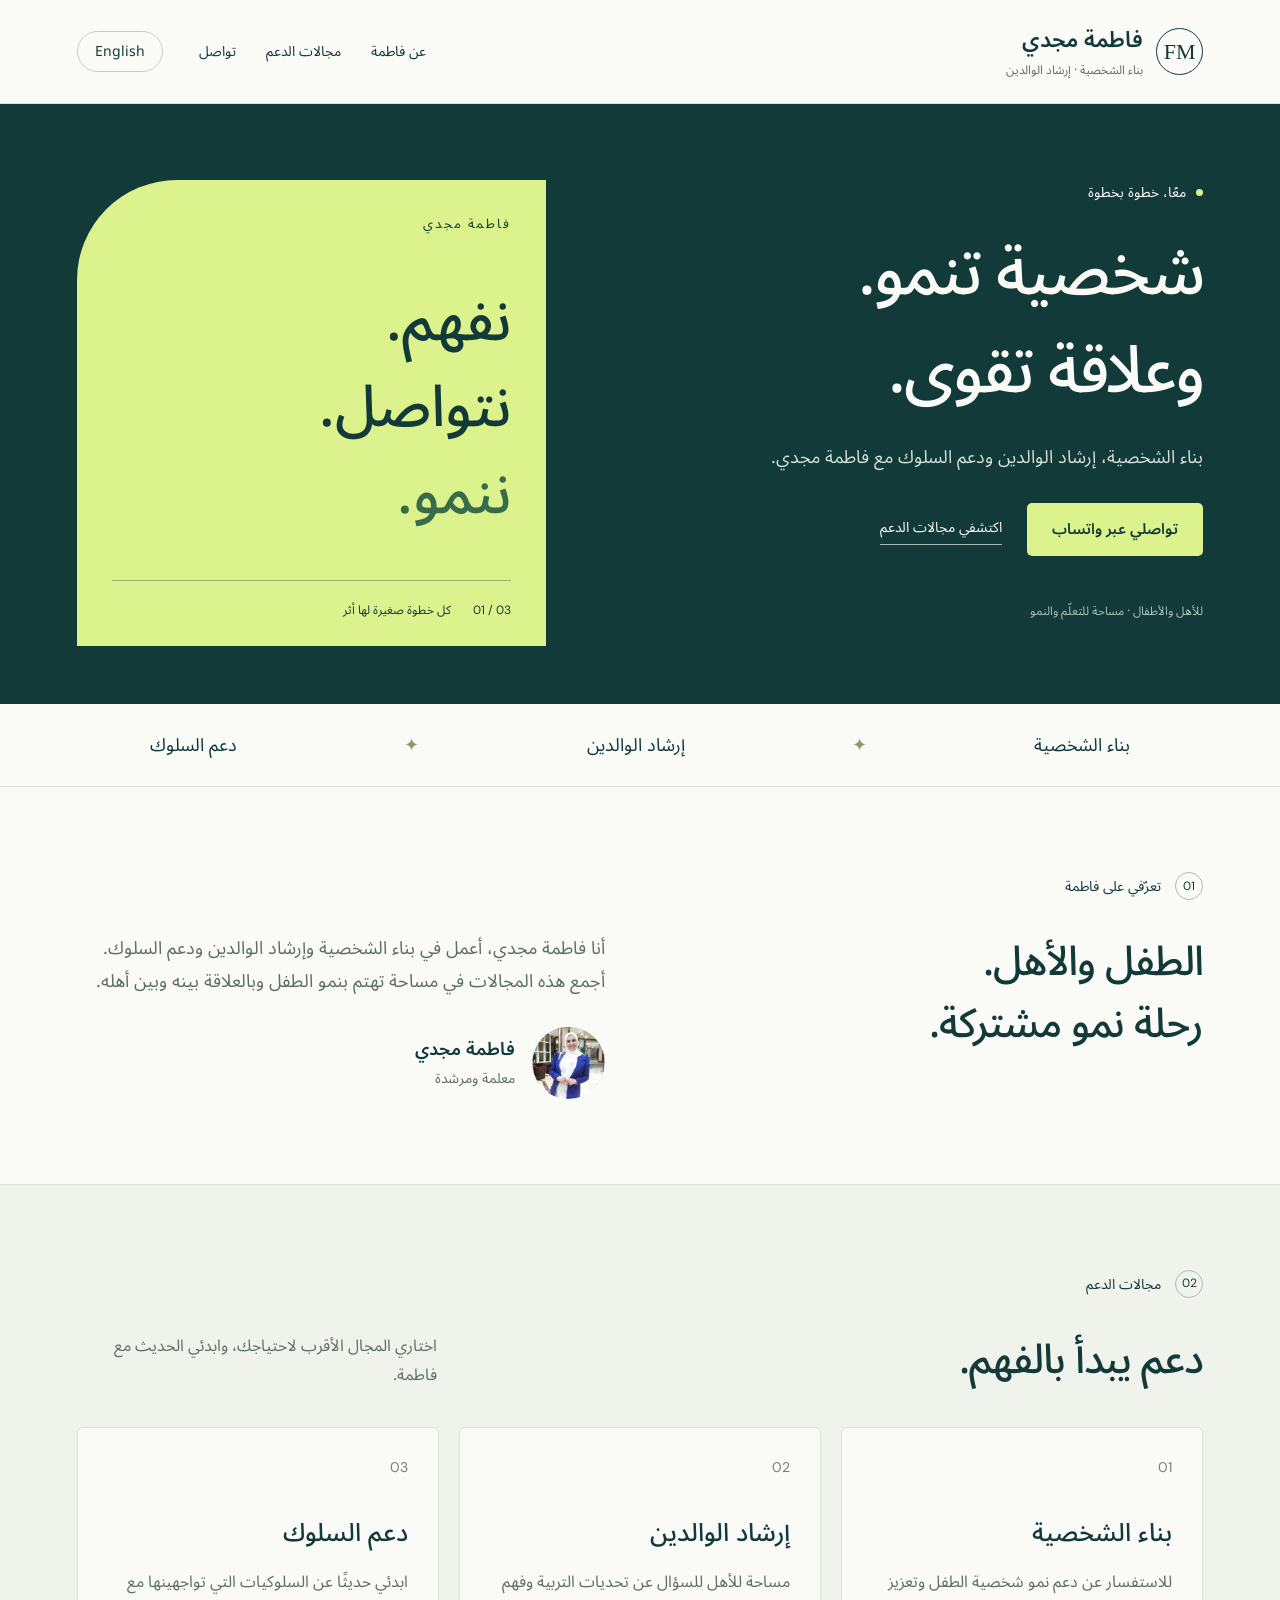
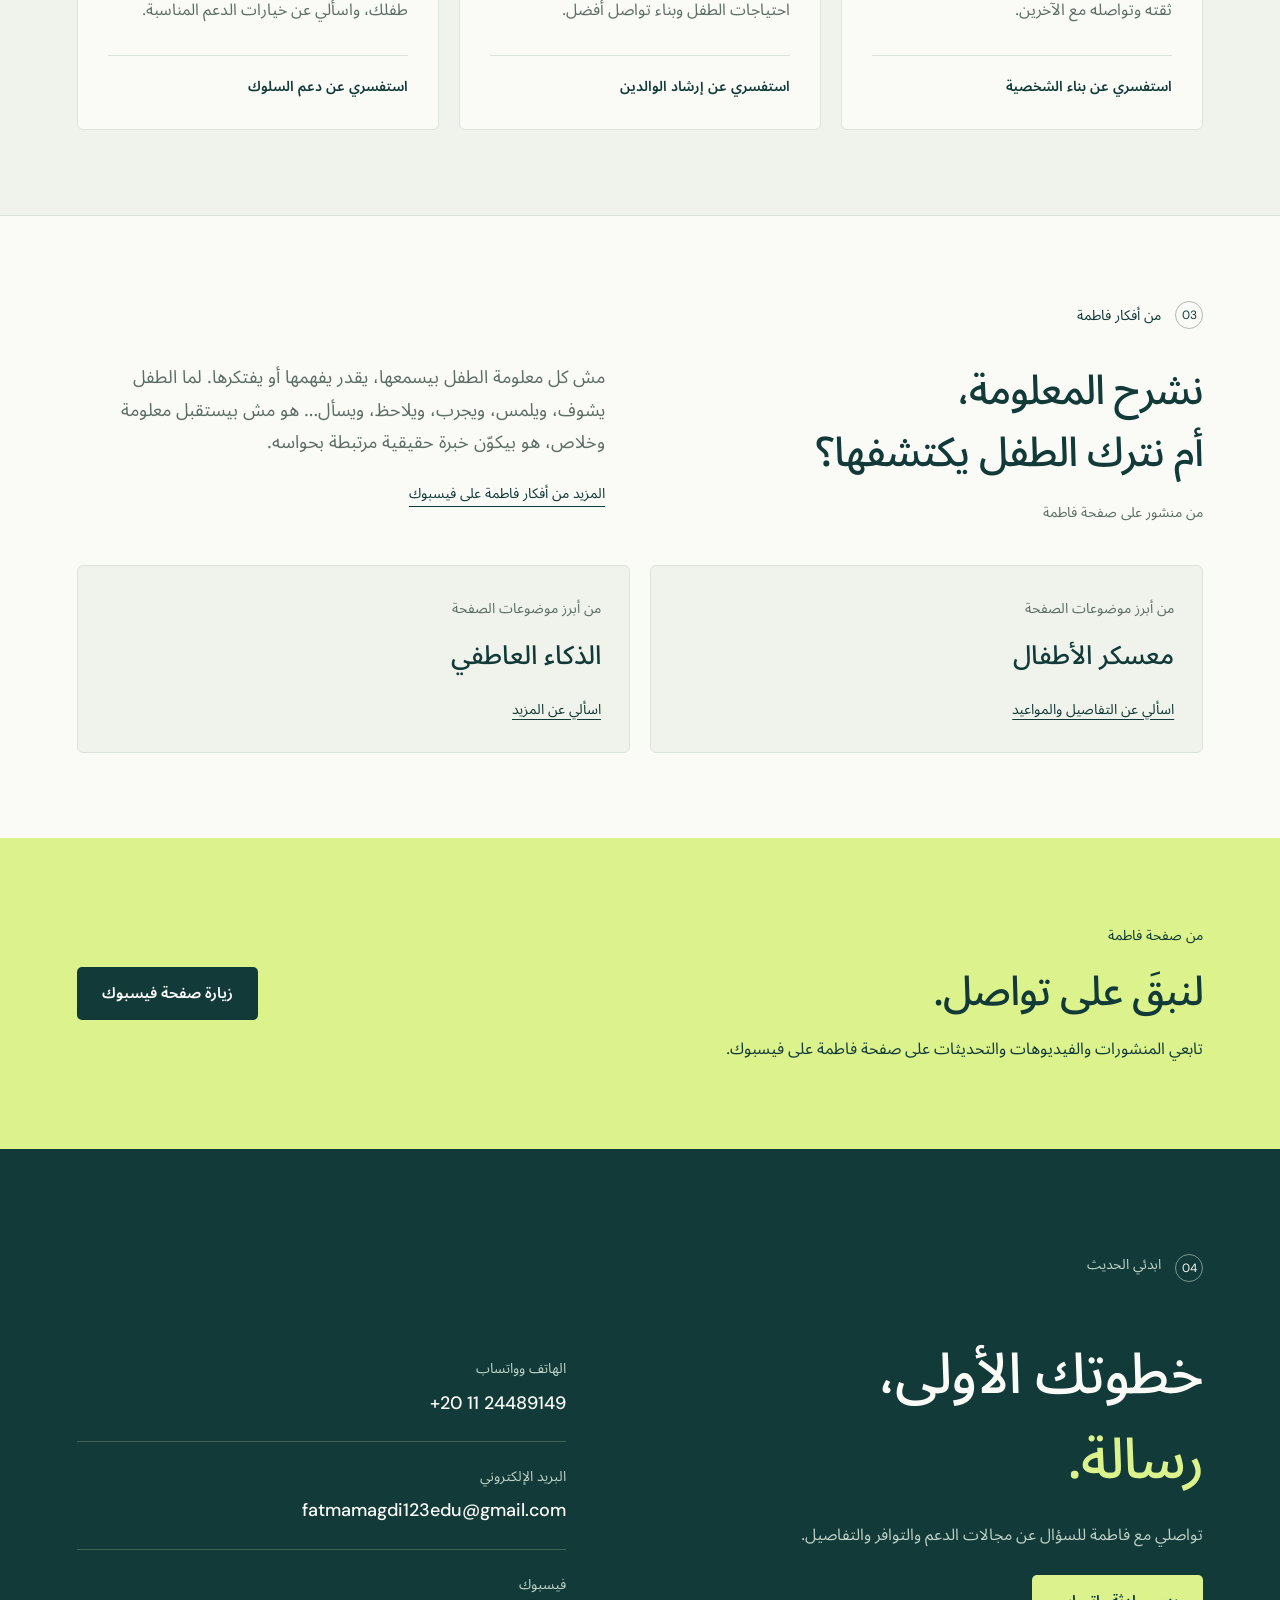
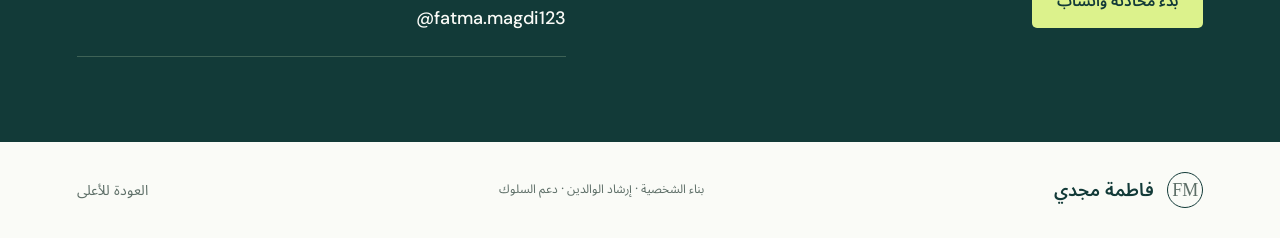
==== index.html @ 9f9ab47c "Add Fatma Magdy bilingual static website Static HTML/CSS/JS site (Arabic default, English toggle) wi" ====
<!doctype html>
<html lang="ar" dir="rtl">
<head>
<meta charset="UTF-8"><meta name="viewport" content="width=device-width,initial-scale=1">
<title>فاطمة مجدي | بناء الشخصية وإرشاد الوالدين</title>
<meta name="description" content="فاطمة مجدي — بناء الشخصية، إرشاد الوالدين ودعم السلوك. تواصل عبر واتساب لمعرفة المزيد.">
<meta name="theme-color" content="#123a38">
<link rel="icon" type="image/svg+xml" href="data:image/svg+xml,%3Csvg xmlns='http://www.w3.org/2000/svg' viewBox='0 0 40 40'%3E%3Crect width='40' height='40' rx='12' fill='%23123a38'/%3E%3Ctext x='20' y='27' font-size='23' font-family='Georgia' text-anchor='middle' fill='%23dbf08b'%3EF%3C/text%3E%3C/svg%3E">
<link rel="stylesheet" href="style.css"><script src="script.js" defer></script>
</head>
<body>
<header class="header"><a class="brand" href="#home" aria-label="Fatma Magdy"><span class="monogram">FM</span><span><strong data-ar="فاطمة مجدي" data-en="Fatma Magdy">فاطمة مجدي</strong><small data-ar="بناء الشخصية · إرشاد الوالدين" data-en="Character & parent mentoring">بناء الشخصية · إرشاد الوالدين</small></span></a><nav aria-label="Main navigation"><a href="#about" data-ar="عن فاطمة" data-en="About">عن فاطمة</a><a href="#support" data-ar="مجالات الدعم" data-en="Support">مجالات الدعم</a><a href="#contact" data-ar="تواصل" data-en="Contact">تواصل</a></nav><button class="language" type="button" aria-label="Switch to English">English</button></header>
<main>
<section class="hero" id="home"><div class="hero-copy"><div class="eyebrow"><span></span><p data-ar="معًا، خطوة بخطوة" data-en="Growing together, step by step">معًا، خطوة بخطوة</p></div><h1 data-ar="شخصية تنمو.<br>وعلاقة تقوى." data-en="Growing character.<br>Stronger connections.">شخصية تنمو.<br>وعلاقة تقوى.</h1><p class="intro" data-ar="بناء الشخصية، إرشاد الوالدين ودعم السلوك مع فاطمة مجدي." data-en="Character building, parent mentoring, and behavior support with Fatma Magdy.">بناء الشخصية، إرشاد الوالدين ودعم السلوك مع فاطمة مجدي.</p><div class="actions"><a class="button light" href="https://wa.me/201124489149" target="_blank" rel="noopener" data-ar="تواصلي عبر واتساب" data-en="Connect on WhatsApp">تواصلي عبر واتساب</a><a class="text-link" href="#support" data-ar="اكتشفي مجالات الدعم" data-en="Explore support">اكتشفي مجالات الدعم</a></div><div class="hero-note" data-ar="للأهل والأطفال · مساحة للتعلّم والنمو" data-en="For parents & children · Room to learn and grow">للأهل والأطفال · مساحة للتعلّم والنمو</div></div><div class="hero-side"><span class="side-label" data-ar="فاطمة مجدي" data-en="FATMA MAGDY">فاطمة مجدي</span><p class="big-note" data-ar="نفهم.<br>نتواصل.<br><em>ننمو.</em>" data-en="Understand.<br>Connect.<br><em>Grow.</em>">نفهم.<br>نتواصل.<br><em>ننمو.</em></p><div class="side-bottom"><span class="index">01 / 03</span><span data-ar="كل خطوة صغيرة لها أثر" data-en="Small steps make a difference">كل خطوة صغيرة لها أثر</span></div></div></section>
<div class="topics" aria-label="Mentoring areas"><span data-ar="بناء الشخصية" data-en="Character building">بناء الشخصية</span><span class="separator">✦</span><span data-ar="إرشاد الوالدين" data-en="Parent mentoring">إرشاد الوالدين</span><span class="separator">✦</span><span data-ar="دعم السلوك" data-en="Behavior support">دعم السلوك</span></div>
<section class="about section" id="about"><div class="section-label"><span>01</span><p data-ar="تعرّفي على فاطمة" data-en="Meet Fatma">تعرّفي على فاطمة</p></div><div class="about-content"><h2 data-ar="الطفل والأهل.<br>رحلة نمو مشتركة." data-en="Children and parents.<br>A shared journey.">الطفل والأهل.<br>رحلة نمو مشتركة.</h2><div class="about-body"><p data-ar="أنا فاطمة مجدي، أعمل في بناء الشخصية وإرشاد الوالدين ودعم السلوك. أجمع هذه المجالات في مساحة تهتم بنمو الطفل وبالعلاقة بينه وبين أهله." data-en="I’m Fatma Magdy. My work focuses on character building, parent mentoring, and behavior support, bringing together a child’s growth and the relationships around them.">أنا فاطمة مجدي، أعمل في بناء الشخصية وإرشاد الوالدين ودعم السلوك. أجمع هذه المجالات في مساحة تهتم بنمو الطفل وبالعلاقة بينه وبين أهله.</p><div class="profile"><div class="portrait"><img src="reference.jpg" alt="Fatma Magdy" width="591" height="1280"></div><div><strong data-ar="فاطمة مجدي" data-en="Fatma Magdy">فاطمة مجدي</strong><span data-ar="معلمة ومرشدة" data-en="Teacher & mentor">معلمة ومرشدة</span></div></div></div></div></section>
<section class="support section" id="support"><div class="section-label"><span>02</span><p data-ar="مجالات الدعم" data-en="Ways to connect">مجالات الدعم</p></div><div class="section-heading"><h2 data-ar="دعم يبدأ بالفهم." data-en="Support starts with understanding.">دعم يبدأ بالفهم.</h2><p data-ar="اختاري المجال الأقرب لاحتياجك، وابدئي الحديث مع فاطمة." data-en="Choose the area closest to your needs and start a conversation with Fatma.">اختاري المجال الأقرب لاحتياجك، وابدئي الحديث مع فاطمة.</p></div><div class="cards"><article class="card"><span class="card-number">01</span><h3 data-ar="بناء الشخصية" data-en="Character building">بناء الشخصية</h3><p data-ar="للاستفسار عن دعم نمو شخصية الطفل وتعزيز ثقته وتواصله مع الآخرين." data-en="Ask about supporting your child’s personal growth, confidence, and connection with others.">للاستفسار عن دعم نمو شخصية الطفل وتعزيز ثقته وتواصله مع الآخرين.</p><a href="https://wa.me/201124489149?text=Hello%20Fatma%2C%20I%20would%20like%20to%20ask%20about%20character%20building." target="_blank" rel="noopener" data-ar="استفسري عن بناء الشخصية" data-en="Ask about character building">استفسري عن بناء الشخصية</a></article><article class="card"><span class="card-number">02</span><h3 data-ar="إرشاد الوالدين" data-en="Parent mentoring">إرشاد الوالدين</h3><p data-ar="مساحة للأهل للسؤال عن تحديات التربية وفهم احتياجات الطفل وبناء تواصل أفضل." data-en="A place for parents to discuss parenting challenges, understand their child’s needs, and explore better communication.">مساحة للأهل للسؤال عن تحديات التربية وفهم احتياجات الطفل وبناء تواصل أفضل.</p><a href="https://wa.me/201124489149?text=Hello%20Fatma%2C%20I%20would%20like%20to%20ask%20about%20parent%20mentoring." target="_blank" rel="noopener" data-ar="استفسري عن إرشاد الوالدين" data-en="Ask about parent mentoring">استفسري عن إرشاد الوالدين</a></article><article class="card"><span class="card-number">03</span><h3 data-ar="دعم السلوك" data-en="Behavior support">دعم السلوك</h3><p data-ar="ابدئي حديثًا عن السلوكيات التي تواجهينها مع طفلك، واسألي عن خيارات الدعم المناسبة." data-en="Start a conversation about the behaviors you’re navigating with your child and ask about suitable support.">ابدئي حديثًا عن السلوكيات التي تواجهينها مع طفلك، واسألي عن خيارات الدعم المناسبة.</p><a href="https://wa.me/201124489149?text=Hello%20Fatma%2C%20I%20would%20like%20to%20ask%20about%20behavior%20support." target="_blank" rel="noopener" data-ar="استفسري عن دعم السلوك" data-en="Ask about behavior support">استفسري عن دعم السلوك</a></article></div></section>
<section class="section insights" id="insights"><div class="section-label"><span>03</span><p data-ar="من أفكار فاطمة" data-en="Insights from Fatma">من أفكار فاطمة</p></div><div class="about-content"><div><h2 data-ar="نشرح المعلومة،<br>أم نترك الطفل يكتشفها؟" data-en="Explain it,<br>or let children discover it?">نشرح المعلومة،<br>أم نترك الطفل يكتشفها؟</h2><p class="insight-source" data-ar="من منشور على صفحة فاطمة" data-en="From a post on Fatma’s page">من منشور على صفحة فاطمة</p></div><div class="about-body"><p data-ar="مش كل معلومة الطفل بيسمعها، يقدر يفهمها أو يفتكرها. لما الطفل يشوف، ويلمس، ويجرب، ويلاحظ، ويسأل… هو مش بيستقبل معلومة وخلاص، هو بيكوّن خبرة حقيقية مرتبطة بحواسه." data-en="Not everything a child hears is something they can understand or remember. When children see, touch, try, observe, and ask questions, they build real experiences connected to their senses.">مش كل معلومة الطفل بيسمعها، يقدر يفهمها أو يفتكرها. لما الطفل يشوف، ويلمس، ويجرب، ويلاحظ، ويسأل… هو مش بيستقبل معلومة وخلاص، هو بيكوّن خبرة حقيقية مرتبطة بحواسه.</p><a class="insight-link" href="https://www.facebook.com/share/1EoVXsw3oD/" target="_blank" rel="noopener" data-ar="المزيد من أفكار فاطمة على فيسبوك" data-en="More from Fatma on Facebook">المزيد من أفكار فاطمة على فيسبوك</a></div></div><div class="featured-topics"><article><span data-ar="من أبرز موضوعات الصفحة" data-en="Featured on the page">من أبرز موضوعات الصفحة</span><h3 data-ar="معسكر الأطفال" data-en="Children’s camps">معسكر الأطفال</h3><a href="https://wa.me/201124489149?text=Hello%20Fatma%2C%20please%20share%20details%20about%20children%27s%20camps." target="_blank" rel="noopener" data-ar="اسألي عن التفاصيل والمواعيد" data-en="Ask about details and dates">اسألي عن التفاصيل والمواعيد</a></article><article><span data-ar="من أبرز موضوعات الصفحة" data-en="Featured on the page">من أبرز موضوعات الصفحة</span><h3 data-ar="الذكاء العاطفي" data-en="Emotional intelligence">الذكاء العاطفي</h3><a href="https://wa.me/201124489149?text=Hello%20Fatma%2C%20please%20share%20details%20about%20emotional%20intelligence." target="_blank" rel="noopener" data-ar="اسألي عن المزيد" data-en="Ask for more information">اسألي عن المزيد</a></article></div></section>
<section class="social section"><div><span class="eyebrow plain" data-ar="من صفحة فاطمة" data-en="From Fatma’s page">من صفحة فاطمة</span><h2 data-ar="لنبقَ على تواصل." data-en="Let’s stay connected.">لنبقَ على تواصل.</h2><p data-ar="تابعي المنشورات والفيديوهات والتحديثات على صفحة فاطمة على فيسبوك." data-en="Explore posts, videos, and updates on Fatma’s Facebook page.">تابعي المنشورات والفيديوهات والتحديثات على صفحة فاطمة على فيسبوك.</p></div><a class="button dark" href="https://www.facebook.com/share/1EoVXsw3oD/" target="_blank" rel="noopener" data-ar="زيارة صفحة فيسبوك" data-en="Visit Facebook page">زيارة صفحة فيسبوك</a></section>
<section class="contact section" id="contact"><div class="section-label"><span>04</span><p data-ar="ابدئي الحديث" data-en="Start a conversation">ابدئي الحديث</p></div><div class="contact-grid"><div><h2 data-ar="خطوتك الأولى،<br><em>رسالة.</em>" data-en="The first step?<br><em>A conversation.</em>">خطوتك الأولى،<br><em>رسالة.</em></h2><p data-ar="تواصلي مع فاطمة للسؤال عن مجالات الدعم والتوافر والتفاصيل." data-en="Get in touch with Fatma to ask about support, availability, and details.">تواصلي مع فاطمة للسؤال عن مجالات الدعم والتوافر والتفاصيل.</p><a class="button light" href="https://wa.me/201124489149" target="_blank" rel="noopener" data-ar="بدء محادثة واتساب" data-en="Start a WhatsApp conversation">بدء محادثة واتساب</a></div><div class="contact-links"><a href="tel:+201124489149"><span data-ar="الهاتف وواتساب" data-en="Phone & WhatsApp">الهاتف وواتساب</span><strong dir="ltr">+20 11 24489149</strong></a><a href="mailto:fatmamagdi123edu@gmail.com"><span data-ar="البريد الإلكتروني" data-en="Email">البريد الإلكتروني</span><strong dir="ltr">fatmamagdi123edu@gmail.com</strong></a><a href="https://www.facebook.com/share/1EoVXsw3oD/" target="_blank" rel="noopener"><span data-ar="فيسبوك" data-en="Facebook">فيسبوك</span><strong dir="ltr">@fatma.magdi123</strong></a></div></div></section>
</main><footer><a class="brand footer-brand" href="#home"><span class="monogram">FM</span><strong data-ar="فاطمة مجدي" data-en="Fatma Magdy">فاطمة مجدي</strong></a><span data-ar="بناء الشخصية · إرشاد الوالدين · دعم السلوك" data-en="Character building · Parent mentoring · Behavior support">بناء الشخصية · إرشاد الوالدين · دعم السلوك</span><a href="#home" data-ar="العودة للأعلى" data-en="Back to top">العودة للأعلى</a></footer>
</body></html>
---- style.css ----
@import url('https://fonts.googleapis.com/css2?family=Noto+Sans+Arabic:wght@400;500;600;700&family=DM+Sans:wght@400;500;600;700&display=swap');
:root{--ink:#123a38;--lime:#dcf28c;--paper:#fafbf7;--muted:#5d6e67;--border:#dce3d9}*{box-sizing:border-box}html{scroll-behavior:smooth;scroll-padding-top:100px}body{margin:0;background:var(--paper);color:var(--ink);font-family:'Noto Sans Arabic','DM Sans',sans-serif;font-size:16px;line-height:1.8}a{color:inherit;text-decoration:none}button{font:inherit}a,button{-webkit-tap-highlight-color:transparent}a:focus-visible,button:focus-visible{outline:3px solid #bd7b16;outline-offset:6px}h1,h2,h3,p{margin:0}h1,h2,h3{font-weight:500}header,footer,.section,.hero,.topics{padding-inline:max(6vw,24px)}.header{height:104px;display:flex;align-items:center;gap:36px;border-bottom:1px solid var(--border)}.brand{display:flex;align-items:center;gap:13px;line-height:1.5}.brand strong{font-size:22px;font-weight:600}.brand small{display:block;font-size:12px;color:var(--muted);margin-top:5px}.monogram{font-family:Georgia,serif;font-size:22px;display:grid;place-items:center;border:1px solid var(--ink);width:47px;height:47px;border-radius:50%;direction:ltr}nav{display:flex;gap:30px;margin-inline-start:auto;font-size:14px}nav a:hover,footer a:hover{text-decoration:underline;text-underline-offset:5px}.language{background:transparent;color:var(--ink);border:1px solid #c4cfc2;border-radius:30px;padding:7px 17px;font-size:14px;cursor:pointer}.hero{background:var(--ink);color:var(--paper);display:grid;grid-template-columns:1.25fr 1fr;padding-block:76px 58px;gap:70px;min-height:600px}.eyebrow{display:flex;align-items:center;gap:10px;font-size:14px}.eyebrow>span:first-child{width:7px;height:7px;border-radius:50%;background:var(--lime)}h1{font-size:clamp(44px,5.1vw,78px);line-height:1.5;letter-spacing:-2px;margin:20px 0}html[lang=en] h1{line-height:1.12;letter-spacing:-3px}.intro{font-size:18px;max-width:440px;color:#d1dfd8}.actions{display:flex;align-items:center;gap:25px;margin-top:30px;flex-wrap:wrap}.button{display:inline-flex;align-items:center;justify-content:center;padding:13px 25px;border-radius:5px;font-size:15px;font-weight:600;transition:transform .2s,background .2s}.button:hover{transform:translateY(-3px)}.light{background:var(--lime);color:var(--ink)}.light:hover{background:#edfbb8}.dark{background:var(--ink);color:white}.text-link{font-size:14px;border-bottom:1px solid #a4bab1;padding-bottom:4px}.hero-note{font-size:12px;color:#a9c2b8;margin-top:45px}.hero-side{background:var(--lime);color:var(--ink);padding:33px 35px 24px;display:flex;flex-direction:column;justify-content:space-between;border-radius:100px 0 0 0}.side-label{font-size:13px;letter-spacing:2px}.big-note{font-size:clamp(42px,4.5vw,64px);line-height:1.5;font-weight:500;margin:24px 0}.big-note em{font-style:normal;color:#376b4b}html[lang=en] .big-note{line-height:1.22;letter-spacing:-2px}.side-bottom{border-top:1px solid #9aaf67;padding-top:19px;display:flex;align-items:center;gap:22px;font-size:12px}.index{direction:ltr;font-family:'DM Sans',sans-serif}.topics{display:flex;justify-content:space-around;align-items:center;gap:20px;padding-block:25px;border-bottom:1px solid var(--border);font-size:18px}.separator{color:#849c65}.section{padding-block:85px}.section-label{display:flex;align-items:center;gap:14px;font-size:14px;margin-bottom:32px}.section-label>span{font-family:'DM Sans';font-size:12px;direction:ltr;border:1px solid #acbcb0;border-radius:50%;width:28px;height:28px;display:grid;place-items:center}h2{font-size:clamp(31px,3.2vw,48px);line-height:1.5;letter-spacing:-1px}.about-content{display:grid;grid-template-columns:1fr 1fr;gap:70px}.about-body>p{color:var(--muted);font-size:18px;max-width:530px}.profile{display:flex;align-items:center;gap:16px;margin-top:28px}.profile strong{font-size:18px;font-weight:600}.profile span{display:block;font-size:14px;color:var(--muted)}.portrait{position:relative;width:74px;height:74px;border-radius:50%;overflow:hidden;background:#dee4d9;flex-shrink:0;direction:ltr}.portrait img{position:absolute;max-width:none;width:346px;height:auto;left:-12px;top:-113px}.support{border-top:1px solid var(--border);background:#f0f3eb}.section-heading{display:flex;align-items:center;justify-content:space-between;gap:35px;margin-bottom:35px}.section-heading>p{max-width:360px;color:var(--muted)}.cards{display:grid;grid-template-columns:repeat(3,1fr);gap:20px}.card{background:var(--paper);padding:30px;display:flex;flex-direction:column;border:1px solid var(--border);border-radius:6px}.card-number{font:14px 'DM Sans';color:#75836d;margin-bottom:35px}.card h3{font-size:25px;margin-bottom:12px}.card p{color:var(--muted);margin-bottom:30px}.card a{font-size:14px;font-weight:600;border-top:1px solid var(--border);padding-top:18px;margin-top:auto}.card a:hover{text-decoration:underline}.social{display:flex;align-items:center;justify-content:space-between;gap:35px;background:var(--lime)}.plain{display:block;margin-bottom:14px}.social p{max-width:550px;margin-top:12px}.social .button{flex-shrink:0}.contact{background:var(--ink);color:var(--paper)}.contact .section-label>span{border-color:#77998b}.contact-grid{display:grid;grid-template-columns:1.1fr 1fr;gap:100px}.contact h2{font-size:clamp(40px,4.4vw,62px)}.contact h2 em{color:var(--lime);font-style:normal}.contact p{color:#bbd0c6;max-width:440px;margin:18px 0 25px}.contact-links{align-self:center}.contact-links a{display:block;border-bottom:1px solid #3e6256;padding:22px 0}.contact-links span{display:block;font-size:14px;color:#bbd0c6;margin-bottom:5px}.contact-links strong{display:inline-block;font-family:'DM Sans',sans-serif;font-size:18px;font-weight:500;overflow-wrap:anywhere}.contact-links a:hover strong{color:var(--lime)}footer{display:flex;align-items:center;justify-content:space-between;gap:25px;padding-block:30px;font-size:12px;color:var(--muted)}.footer-brand strong{font-size:18px;color:var(--ink)}.footer-brand .monogram{width:36px;height:36px;font-size:18px}footer>a:last-child{font-size:14px}@media(min-width:1600px){header,footer,.section,.hero,.topics{padding-inline:max(calc((100vw - 1400px)/2),6vw)}}@media(max-width:900px){.hero{gap:30px;grid-template-columns:1.15fr 1fr;padding-block:50px}.hero-side{padding:25px}.about-content,.contact-grid{gap:40px}.cards{gap:12px}.card{padding:22px}.card h3{font-size:22px}.section{padding-block:60px}.section-heading{align-items:flex-start;flex-direction:column;gap:12px}.section-heading>p{max-width:550px}.contact-links strong{font-size:16px}footer{flex-wrap:wrap}}@media(max-width:650px){.header{height:84px;gap:12px}.brand strong{font-size:18px}.brand small{font-size:12px;max-width:175px}.monogram{width:40px;height:40px;font-size:20px}nav{display:none}.language{margin-inline-start:auto;padding:6px 12px}.hero{grid-template-columns:1fr;gap:35px;padding-block:40px}.hero h1{font-size:45px;margin:15px 0}.hero-side{border-radius:55px 0 0 0;min-height:250px;padding:26px}.big-note{font-size:39px;margin:15px 0;line-height:1.3}.hero-note{margin-top:25px}.actions{gap:20px}.topics{font-size:14px;gap:10px;padding-inline:17px;padding-block:18px}.separator{font-size:13px}.section{padding-block:48px}.about-content,.contact-grid{grid-template-columns:1fr;gap:25px}.about-body>p{font-size:16px}.cards{grid-template-columns:1fr;gap:16px}.card{padding:26px}.card-number{margin-bottom:16px}.card p{margin-bottom:20px}.social{align-items:flex-start;flex-direction:column;gap:24px}.section-label{margin-bottom:20px}.contact-grid{gap:25px}.contact h2{font-size:43px}footer{flex-direction:column;align-items:flex-start;gap:15px}html[lang=en] h1{font-size:43px;letter-spacing:-2px}}@media(prefers-reduced-motion:reduce){html{scroll-behavior:auto}.button{transition:none}}

.insights{border-top:1px solid var(--border)}.insight-source{font-size:14px;color:var(--muted);margin-top:16px}.insight-link{display:inline-block;font-size:14px;border-bottom:1px solid var(--ink);margin-top:22px}.featured-topics{display:grid;grid-template-columns:1fr 1fr;gap:20px;margin-top:40px}.featured-topics article{padding:28px;background:#f0f3eb;border:1px solid var(--border);border-radius:6px}.featured-topics span{font-size:14px;color:var(--muted)}.featured-topics h3{font-size:26px;margin:10px 0 15px}.featured-topics a{font-size:14px;text-decoration:underline;text-underline-offset:5px}@media(max-width:650px){.featured-topics{grid-template-columns:1fr}}
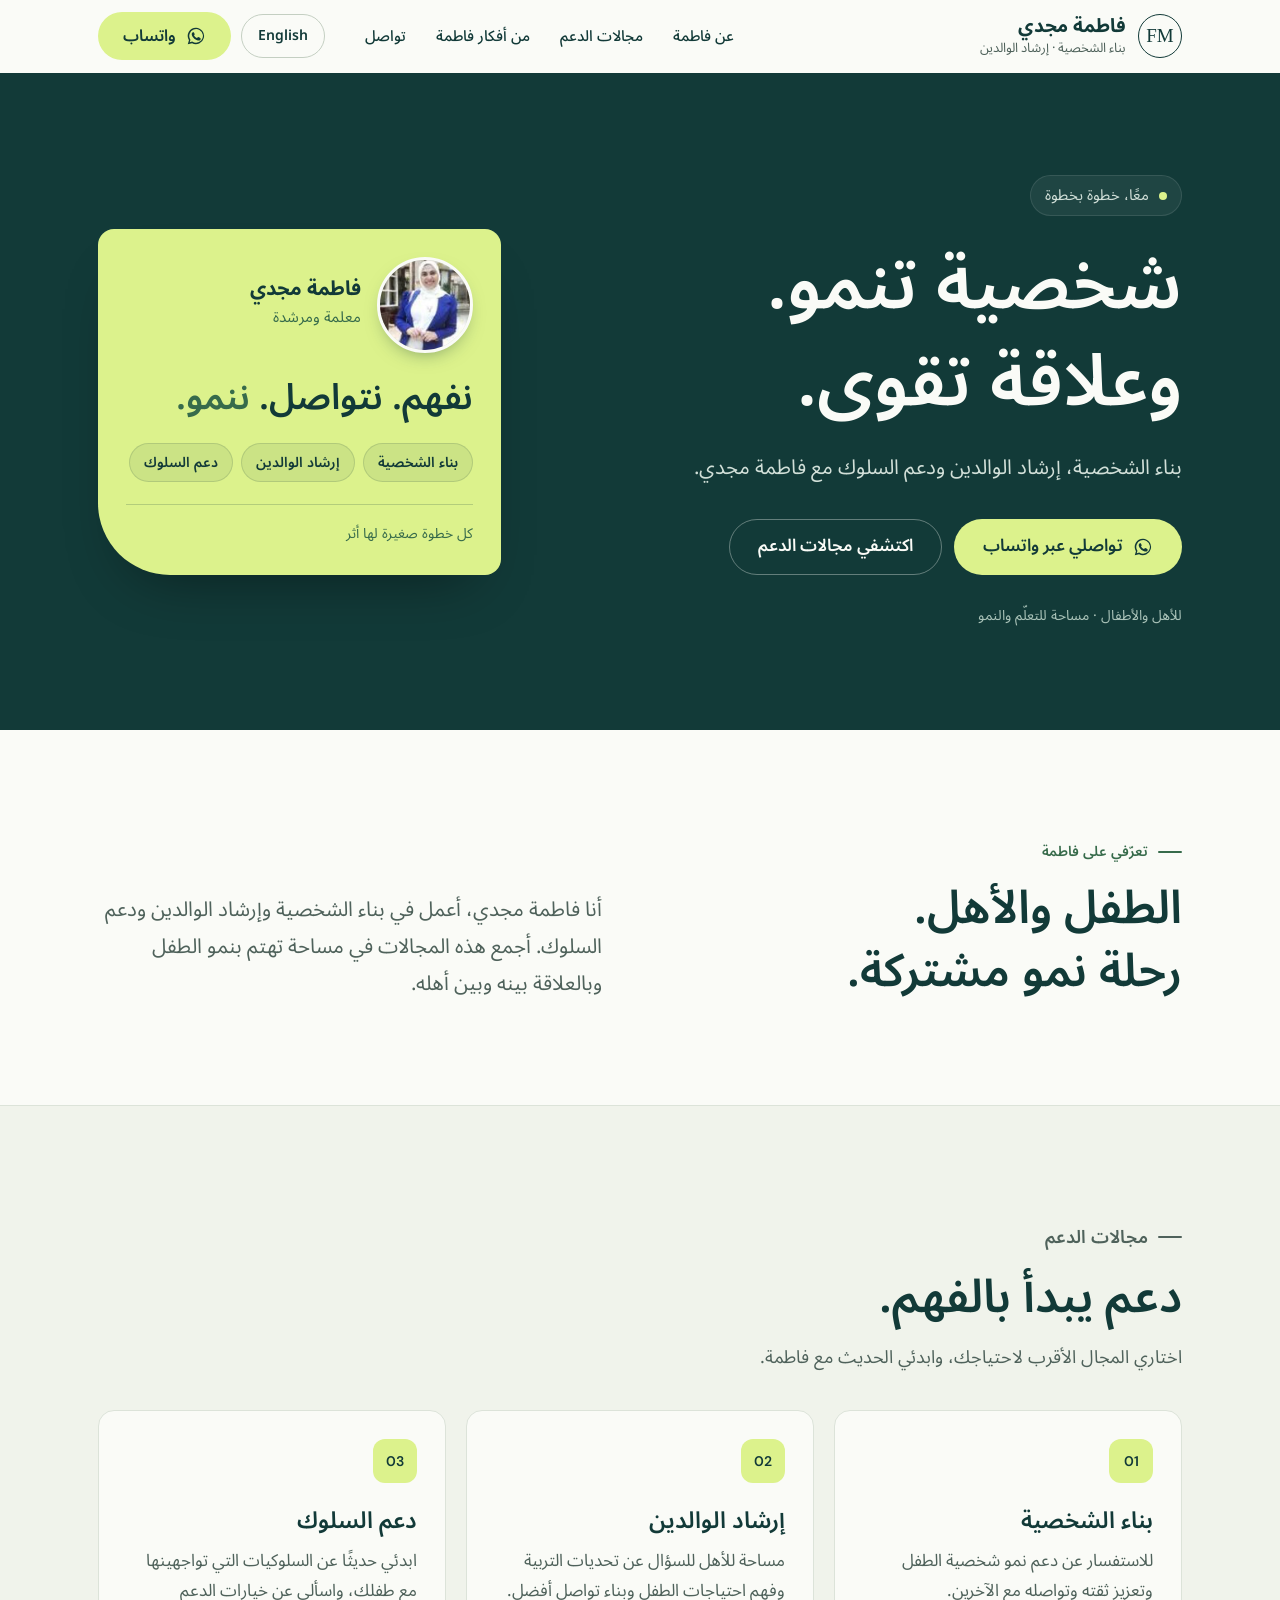
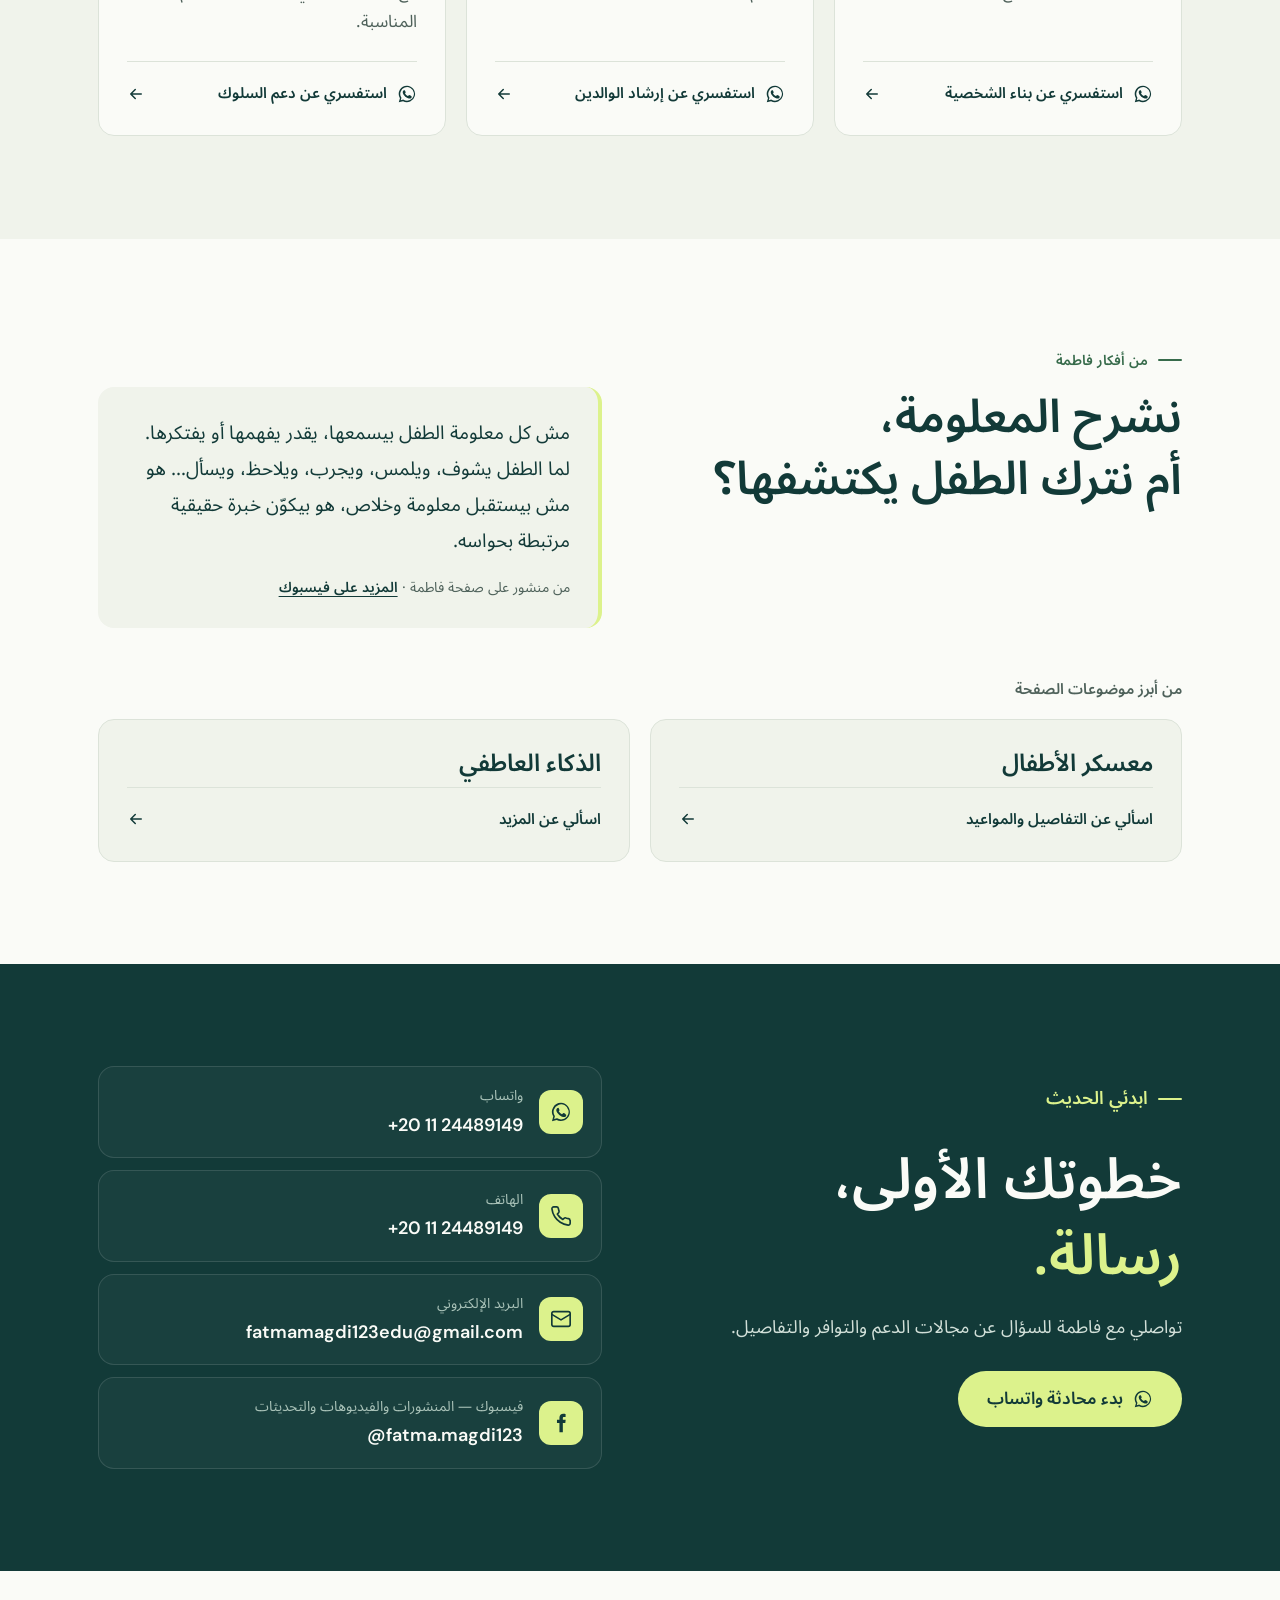
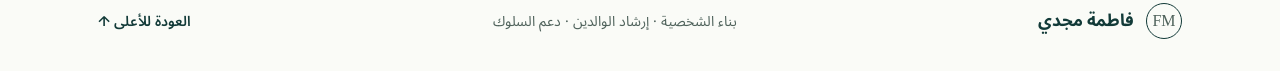
==== commit 6db780c9: "Improve site UI/UX for mobile and desktop - Sticky header with a mobile menu and larger tap targets " ====
--- a/index.html
+++ b/index.html
@@ -1,22 +1,181 @@
 <!doctype html>
 <html lang="ar" dir="rtl">
 <head>
-<meta charset="UTF-8"><meta name="viewport" content="width=device-width,initial-scale=1">
-<title>فاطمة مجدي | بناء الشخصية وإرشاد الوالدين</title>
-<meta name="description" content="فاطمة مجدي — بناء الشخصية، إرشاد الوالدين ودعم السلوك. تواصل عبر واتساب لمعرفة المزيد.">
-<meta name="theme-color" content="#123a38">
-<link rel="icon" type="image/svg+xml" href="data:image/svg+xml,%3Csvg xmlns='http://www.w3.org/2000/svg' viewBox='0 0 40 40'%3E%3Crect width='40' height='40' rx='12' fill='%23123a38'/%3E%3Ctext x='20' y='27' font-size='23' font-family='Georgia' text-anchor='middle' fill='%23dbf08b'%3EF%3C/text%3E%3C/svg%3E">
-<link rel="stylesheet" href="style.css"><script src="script.js" defer></script>
+  <meta charset="UTF-8">
+  <meta name="viewport" content="width=device-width,initial-scale=1">
+  <title>فاطمة مجدي | بناء الشخصية وإرشاد الوالدين</title>
+  <meta name="description" content="فاطمة مجدي — بناء الشخصية، إرشاد الوالدين ودعم السلوك. تواصل عبر واتساب لمعرفة المزيد.">
+  <meta name="theme-color" content="#123a38">
+  <meta property="og:type" content="website">
+  <meta property="og:title" content="فاطمة مجدي | Fatma Magdy">
+  <meta property="og:description" content="بناء الشخصية · إرشاد الوالدين · دعم السلوك — Character building · Parent mentoring · Behavior support">
+  <meta property="og:image" content="https://wonderful-pebble-048e87f10.5.azurestaticapps.net/portrait.jpg">
+  <link rel="icon" type="image/svg+xml" href="data:image/svg+xml,%3Csvg xmlns='http://www.w3.org/2000/svg' viewBox='0 0 40 40'%3E%3Crect width='40' height='40' rx='12' fill='%23123a38'/%3E%3Ctext x='20' y='27' font-size='23' font-family='Georgia' text-anchor='middle' fill='%23dbf08b'%3EF%3C/text%3E%3C/svg%3E">
+  <link rel="preconnect" href="https://fonts.googleapis.com">
+  <link rel="preconnect" href="https://fonts.gstatic.com" crossorigin>
+  <link rel="stylesheet" href="https://fonts.googleapis.com/css2?family=Noto+Sans+Arabic:wght@400;500;600;700&family=DM+Sans:wght@400;500;600;700&display=swap">
+  <link rel="stylesheet" href="style.css">
+  <script src="script.js" defer></script>
 </head>
 <body>
-<header class="header"><a class="brand" href="#home" aria-label="Fatma Magdy"><span class="monogram">FM</span><span><strong data-ar="فاطمة مجدي" data-en="Fatma Magdy">فاطمة مجدي</strong><small data-ar="بناء الشخصية · إرشاد الوالدين" data-en="Character & parent mentoring">بناء الشخصية · إرشاد الوالدين</small></span></a><nav aria-label="Main navigation"><a href="#about" data-ar="عن فاطمة" data-en="About">عن فاطمة</a><a href="#support" data-ar="مجالات الدعم" data-en="Support">مجالات الدعم</a><a href="#contact" data-ar="تواصل" data-en="Contact">تواصل</a></nav><button class="language" type="button" aria-label="Switch to English">English</button></header>
-<main>
-<section class="hero" id="home"><div class="hero-copy"><div class="eyebrow"><span></span><p data-ar="معًا، خطوة بخطوة" data-en="Growing together, step by step">معًا، خطوة بخطوة</p></div><h1 data-ar="شخصية تنمو.<br>وعلاقة تقوى." data-en="Growing character.<br>Stronger connections.">شخصية تنمو.<br>وعلاقة تقوى.</h1><p class="intro" data-ar="بناء الشخصية، إرشاد الوالدين ودعم السلوك مع فاطمة مجدي." data-en="Character building, parent mentoring, and behavior support with Fatma Magdy.">بناء الشخصية، إرشاد الوالدين ودعم السلوك مع فاطمة مجدي.</p><div class="actions"><a class="button light" href="https://wa.me/201124489149" target="_blank" rel="noopener" data-ar="تواصلي عبر واتساب" data-en="Connect on WhatsApp">تواصلي عبر واتساب</a><a class="text-link" href="#support" data-ar="اكتشفي مجالات الدعم" data-en="Explore support">اكتشفي مجالات الدعم</a></div><div class="hero-note" data-ar="للأهل والأطفال · مساحة للتعلّم والنمو" data-en="For parents & children · Room to learn and grow">للأهل والأطفال · مساحة للتعلّم والنمو</div></div><div class="hero-side"><span class="side-label" data-ar="فاطمة مجدي" data-en="FATMA MAGDY">فاطمة مجدي</span><p class="big-note" data-ar="نفهم.<br>نتواصل.<br><em>ننمو.</em>" data-en="Understand.<br>Connect.<br><em>Grow.</em>">نفهم.<br>نتواصل.<br><em>ننمو.</em></p><div class="side-bottom"><span class="index">01 / 03</span><span data-ar="كل خطوة صغيرة لها أثر" data-en="Small steps make a difference">كل خطوة صغيرة لها أثر</span></div></div></section>
-<div class="topics" aria-label="Mentoring areas"><span data-ar="بناء الشخصية" data-en="Character building">بناء الشخصية</span><span class="separator">✦</span><span data-ar="إرشاد الوالدين" data-en="Parent mentoring">إرشاد الوالدين</span><span class="separator">✦</span><span data-ar="دعم السلوك" data-en="Behavior support">دعم السلوك</span></div>
-<section class="about section" id="about"><div class="section-label"><span>01</span><p data-ar="تعرّفي على فاطمة" data-en="Meet Fatma">تعرّفي على فاطمة</p></div><div class="about-content"><h2 data-ar="الطفل والأهل.<br>رحلة نمو مشتركة." data-en="Children and parents.<br>A shared journey.">الطفل والأهل.<br>رحلة نمو مشتركة.</h2><div class="about-body"><p data-ar="أنا فاطمة مجدي، أعمل في بناء الشخصية وإرشاد الوالدين ودعم السلوك. أجمع هذه المجالات في مساحة تهتم بنمو الطفل وبالعلاقة بينه وبين أهله." data-en="I’m Fatma Magdy. My work focuses on character building, parent mentoring, and behavior support, bringing together a child’s growth and the relationships around them.">أنا فاطمة مجدي، أعمل في بناء الشخصية وإرشاد الوالدين ودعم السلوك. أجمع هذه المجالات في مساحة تهتم بنمو الطفل وبالعلاقة بينه وبين أهله.</p><div class="profile"><div class="portrait"><img src="reference.jpg" alt="Fatma Magdy" width="591" height="1280"></div><div><strong data-ar="فاطمة مجدي" data-en="Fatma Magdy">فاطمة مجدي</strong><span data-ar="معلمة ومرشدة" data-en="Teacher & mentor">معلمة ومرشدة</span></div></div></div></div></section>
-<section class="support section" id="support"><div class="section-label"><span>02</span><p data-ar="مجالات الدعم" data-en="Ways to connect">مجالات الدعم</p></div><div class="section-heading"><h2 data-ar="دعم يبدأ بالفهم." data-en="Support starts with understanding.">دعم يبدأ بالفهم.</h2><p data-ar="اختاري المجال الأقرب لاحتياجك، وابدئي الحديث مع فاطمة." data-en="Choose the area closest to your needs and start a conversation with Fatma.">اختاري المجال الأقرب لاحتياجك، وابدئي الحديث مع فاطمة.</p></div><div class="cards"><article class="card"><span class="card-number">01</span><h3 data-ar="بناء الشخصية" data-en="Character building">بناء الشخصية</h3><p data-ar="للاستفسار عن دعم نمو شخصية الطفل وتعزيز ثقته وتواصله مع الآخرين." data-en="Ask about supporting your child’s personal growth, confidence, and connection with others.">للاستفسار عن دعم نمو شخصية الطفل وتعزيز ثقته وتواصله مع الآخرين.</p><a href="https://wa.me/201124489149?text=Hello%20Fatma%2C%20I%20would%20like%20to%20ask%20about%20character%20building." target="_blank" rel="noopener" data-ar="استفسري عن بناء الشخصية" data-en="Ask about character building">استفسري عن بناء الشخصية</a></article><article class="card"><span class="card-number">02</span><h3 data-ar="إرشاد الوالدين" data-en="Parent mentoring">إرشاد الوالدين</h3><p data-ar="مساحة للأهل للسؤال عن تحديات التربية وفهم احتياجات الطفل وبناء تواصل أفضل." data-en="A place for parents to discuss parenting challenges, understand their child’s needs, and explore better communication.">مساحة للأهل للسؤال عن تحديات التربية وفهم احتياجات الطفل وبناء تواصل أفضل.</p><a href="https://wa.me/201124489149?text=Hello%20Fatma%2C%20I%20would%20like%20to%20ask%20about%20parent%20mentoring." target="_blank" rel="noopener" data-ar="استفسري عن إرشاد الوالدين" data-en="Ask about parent mentoring">استفسري عن إرشاد الوالدين</a></article><article class="card"><span class="card-number">03</span><h3 data-ar="دعم السلوك" data-en="Behavior support">دعم السلوك</h3><p data-ar="ابدئي حديثًا عن السلوكيات التي تواجهينها مع طفلك، واسألي عن خيارات الدعم المناسبة." data-en="Start a conversation about the behaviors you’re navigating with your child and ask about suitable support.">ابدئي حديثًا عن السلوكيات التي تواجهينها مع طفلك، واسألي عن خيارات الدعم المناسبة.</p><a href="https://wa.me/201124489149?text=Hello%20Fatma%2C%20I%20would%20like%20to%20ask%20about%20behavior%20support." target="_blank" rel="noopener" data-ar="استفسري عن دعم السلوك" data-en="Ask about behavior support">استفسري عن دعم السلوك</a></article></div></section>
-<section class="section insights" id="insights"><div class="section-label"><span>03</span><p data-ar="من أفكار فاطمة" data-en="Insights from Fatma">من أفكار فاطمة</p></div><div class="about-content"><div><h2 data-ar="نشرح المعلومة،<br>أم نترك الطفل يكتشفها؟" data-en="Explain it,<br>or let children discover it?">نشرح المعلومة،<br>أم نترك الطفل يكتشفها؟</h2><p class="insight-source" data-ar="من منشور على صفحة فاطمة" data-en="From a post on Fatma’s page">من منشور على صفحة فاطمة</p></div><div class="about-body"><p data-ar="مش كل معلومة الطفل بيسمعها، يقدر يفهمها أو يفتكرها. لما الطفل يشوف، ويلمس، ويجرب، ويلاحظ، ويسأل… هو مش بيستقبل معلومة وخلاص، هو بيكوّن خبرة حقيقية مرتبطة بحواسه." data-en="Not everything a child hears is something they can understand or remember. When children see, touch, try, observe, and ask questions, they build real experiences connected to their senses.">مش كل معلومة الطفل بيسمعها، يقدر يفهمها أو يفتكرها. لما الطفل يشوف، ويلمس، ويجرب، ويلاحظ، ويسأل… هو مش بيستقبل معلومة وخلاص، هو بيكوّن خبرة حقيقية مرتبطة بحواسه.</p><a class="insight-link" href="https://www.facebook.com/share/1EoVXsw3oD/" target="_blank" rel="noopener" data-ar="المزيد من أفكار فاطمة على فيسبوك" data-en="More from Fatma on Facebook">المزيد من أفكار فاطمة على فيسبوك</a></div></div><div class="featured-topics"><article><span data-ar="من أبرز موضوعات الصفحة" data-en="Featured on the page">من أبرز موضوعات الصفحة</span><h3 data-ar="معسكر الأطفال" data-en="Children’s camps">معسكر الأطفال</h3><a href="https://wa.me/201124489149?text=Hello%20Fatma%2C%20please%20share%20details%20about%20children%27s%20camps." target="_blank" rel="noopener" data-ar="اسألي عن التفاصيل والمواعيد" data-en="Ask about details and dates">اسألي عن التفاصيل والمواعيد</a></article><article><span data-ar="من أبرز موضوعات الصفحة" data-en="Featured on the page">من أبرز موضوعات الصفحة</span><h3 data-ar="الذكاء العاطفي" data-en="Emotional intelligence">الذكاء العاطفي</h3><a href="https://wa.me/201124489149?text=Hello%20Fatma%2C%20please%20share%20details%20about%20emotional%20intelligence." target="_blank" rel="noopener" data-ar="اسألي عن المزيد" data-en="Ask for more information">اسألي عن المزيد</a></article></div></section>
-<section class="social section"><div><span class="eyebrow plain" data-ar="من صفحة فاطمة" data-en="From Fatma’s page">من صفحة فاطمة</span><h2 data-ar="لنبقَ على تواصل." data-en="Let’s stay connected.">لنبقَ على تواصل.</h2><p data-ar="تابعي المنشورات والفيديوهات والتحديثات على صفحة فاطمة على فيسبوك." data-en="Explore posts, videos, and updates on Fatma’s Facebook page.">تابعي المنشورات والفيديوهات والتحديثات على صفحة فاطمة على فيسبوك.</p></div><a class="button dark" href="https://www.facebook.com/share/1EoVXsw3oD/" target="_blank" rel="noopener" data-ar="زيارة صفحة فيسبوك" data-en="Visit Facebook page">زيارة صفحة فيسبوك</a></section>
-<section class="contact section" id="contact"><div class="section-label"><span>04</span><p data-ar="ابدئي الحديث" data-en="Start a conversation">ابدئي الحديث</p></div><div class="contact-grid"><div><h2 data-ar="خطوتك الأولى،<br><em>رسالة.</em>" data-en="The first step?<br><em>A conversation.</em>">خطوتك الأولى،<br><em>رسالة.</em></h2><p data-ar="تواصلي مع فاطمة للسؤال عن مجالات الدعم والتوافر والتفاصيل." data-en="Get in touch with Fatma to ask about support, availability, and details.">تواصلي مع فاطمة للسؤال عن مجالات الدعم والتوافر والتفاصيل.</p><a class="button light" href="https://wa.me/201124489149" target="_blank" rel="noopener" data-ar="بدء محادثة واتساب" data-en="Start a WhatsApp conversation">بدء محادثة واتساب</a></div><div class="contact-links"><a href="tel:+201124489149"><span data-ar="الهاتف وواتساب" data-en="Phone & WhatsApp">الهاتف وواتساب</span><strong dir="ltr">+20 11 24489149</strong></a><a href="mailto:fatmamagdi123edu@gmail.com"><span data-ar="البريد الإلكتروني" data-en="Email">البريد الإلكتروني</span><strong dir="ltr">fatmamagdi123edu@gmail.com</strong></a><a href="https://www.facebook.com/share/1EoVXsw3oD/" target="_blank" rel="noopener"><span data-ar="فيسبوك" data-en="Facebook">فيسبوك</span><strong dir="ltr">@fatma.magdi123</strong></a></div></div></section>
-</main><footer><a class="brand footer-brand" href="#home"><span class="monogram">FM</span><strong data-ar="فاطمة مجدي" data-en="Fatma Magdy">فاطمة مجدي</strong></a><span data-ar="بناء الشخصية · إرشاد الوالدين · دعم السلوك" data-en="Character building · Parent mentoring · Behavior support">بناء الشخصية · إرشاد الوالدين · دعم السلوك</span><a href="#home" data-ar="العودة للأعلى" data-en="Back to top">العودة للأعلى</a></footer>
-</body></html>
+<svg width="0" height="0" style="position:absolute" aria-hidden="true">
+  <symbol id="i-wa" viewBox="0 0 24 24"><path fill="currentColor" d="M12.04 2a9.9 9.9 0 0 0-8.5 15l-1.4 5 5.1-1.3A9.9 9.9 0 1 0 12.04 2Zm0 18.1a8.2 8.2 0 0 1-4.2-1.2l-.3-.2-3 .8.8-3-.2-.3a8.2 8.2 0 1 1 6.9 3.9Zm4.5-6.1c-.2-.1-1.5-.7-1.7-.8-.2-.1-.4-.1-.6.1l-.8 1c-.1.2-.3.2-.5.1a6.7 6.7 0 0 1-3.3-2.9c-.3-.4.2-.4.7-1.4.1-.2 0-.3 0-.4l-.8-1.8c-.2-.5-.4-.4-.6-.4h-.5a1 1 0 0 0-.7.3 3 3 0 0 0-.9 2.2 5.2 5.2 0 0 0 1.1 2.8 11.9 11.9 0 0 0 4.6 4c1.7.7 2.3.8 3.2.7.5-.1 1.5-.6 1.8-1.2.2-.6.2-1.1.1-1.2l-.5-.3Z"/></symbol>
+  <symbol id="i-phone" viewBox="0 0 24 24"><path fill="none" stroke="currentColor" stroke-width="1.8" stroke-linecap="round" stroke-linejoin="round" d="M22 16.9v3a2 2 0 0 1-2.2 2 19.8 19.8 0 0 1-8.6-3.1 19.5 19.5 0 0 1-6-6A19.8 19.8 0 0 1 2.1 4.2 2 2 0 0 1 4.1 2h3a2 2 0 0 1 2 1.7c.1.9.4 1.8.7 2.7a2 2 0 0 1-.5 2.1L8 9.8a16 16 0 0 0 6 6l1.3-1.3a2 2 0 0 1 2.1-.4c.9.3 1.8.6 2.7.7a2 2 0 0 1 1.7 2Z"/></symbol>
+  <symbol id="i-mail" viewBox="0 0 24 24"><g fill="none" stroke="currentColor" stroke-width="1.8" stroke-linecap="round" stroke-linejoin="round"><rect x="2" y="4" width="20" height="16" rx="2"/><path d="m22 7-10 6L2 7"/></g></symbol>
+  <symbol id="i-fb" viewBox="0 0 24 24"><path fill="currentColor" d="M14 8.5V6.8c0-.8.2-1.3 1.4-1.3H17V2.2c-.3 0-1.3-.2-2.5-.2-2.5 0-4.2 1.5-4.2 4.3v2.2H7.6V12h2.7v10H14V12h2.7l.4-3.5H14Z"/></symbol>
+  <symbol id="i-arrow" viewBox="0 0 24 24"><path fill="none" stroke="currentColor" stroke-width="2" stroke-linecap="round" stroke-linejoin="round" d="M5 12h14m-6-6 6 6-6 6"/></symbol>
+</svg>
+
+<a class="skip" href="#main" data-ar="تخطَّ إلى المحتوى" data-en="Skip to content">تخطَّ إلى المحتوى</a>
+
+<header class="header" id="top">
+  <div class="header-inner">
+    <a class="brand" href="#home" aria-label="Fatma Magdy">
+      <span class="monogram">FM</span>
+      <span class="brand-text">
+        <strong data-ar="فاطمة مجدي" data-en="Fatma Magdy">فاطمة مجدي</strong>
+        <small data-ar="بناء الشخصية · إرشاد الوالدين" data-en="Character & parent mentoring">بناء الشخصية · إرشاد الوالدين</small>
+      </span>
+    </a>
+    <nav class="nav" id="nav" aria-label="Main navigation">
+      <a href="#about" data-ar="عن فاطمة" data-en="About">عن فاطمة</a>
+      <a href="#support" data-ar="مجالات الدعم" data-en="Support">مجالات الدعم</a>
+      <a href="#insights" data-ar="من أفكار فاطمة" data-en="Insights">من أفكار فاطمة</a>
+      <a href="#contact" data-ar="تواصل" data-en="Contact">تواصل</a>
+    </nav>
+    <div class="header-actions">
+      <button class="language" type="button" lang="en" aria-label="Switch to English">English</button>
+      <a class="button light header-cta" href="https://wa.me/201124489149" target="_blank" rel="noopener"><svg class="icon"><use href="#i-wa"/></svg><span data-ar="واتساب" data-en="WhatsApp">واتساب</span></a>
+      <button class="menu-toggle" type="button" aria-controls="nav" aria-expanded="false" aria-label="القائمة">
+        <span></span><span></span><span></span>
+      </button>
+    </div>
+  </div>
+</header>
+
+<main id="main">
+  <section class="hero" id="home">
+    <div class="wrap hero-grid">
+      <div class="hero-copy">
+        <p class="eyebrow"><span class="dot" aria-hidden="true"></span><span data-ar="معًا، خطوة بخطوة" data-en="Growing together, step by step">معًا، خطوة بخطوة</span></p>
+        <h1 data-ar="شخصية تنمو.<br>وعلاقة تقوى." data-en="Growing character.<br>Stronger connections.">شخصية تنمو.<br>وعلاقة تقوى.</h1>
+        <p class="intro" data-ar="بناء الشخصية، إرشاد الوالدين ودعم السلوك مع فاطمة مجدي." data-en="Character building, parent mentoring, and behavior support with Fatma Magdy.">بناء الشخصية، إرشاد الوالدين ودعم السلوك مع فاطمة مجدي.</p>
+        <div class="actions">
+          <a class="button light big" href="https://wa.me/201124489149" target="_blank" rel="noopener"><svg class="icon"><use href="#i-wa"/></svg><span data-ar="تواصلي عبر واتساب" data-en="Connect on WhatsApp">تواصلي عبر واتساب</span></a>
+          <a class="button ghost big" href="#support"><span data-ar="اكتشفي مجالات الدعم" data-en="Explore support">اكتشفي مجالات الدعم</span></a>
+        </div>
+        <p class="hero-note" data-ar="للأهل والأطفال · مساحة للتعلّم والنمو" data-en="For parents & children · Room to learn and grow">للأهل والأطفال · مساحة للتعلّم والنمو</p>
+      </div>
+
+      <aside class="hero-card" aria-label="Fatma Magdy">
+        <div class="hero-person">
+          <div class="portrait"><img src="portrait.jpg" alt="فاطمة مجدي" width="240" height="240"></div>
+          <div>
+            <strong data-ar="فاطمة مجدي" data-en="Fatma Magdy">فاطمة مجدي</strong>
+            <span data-ar="معلمة ومرشدة" data-en="Teacher & mentor">معلمة ومرشدة</span>
+          </div>
+        </div>
+        <p class="big-note" data-ar="نفهم. نتواصل. <em>ننمو.</em>" data-en="Understand. Connect. <em>Grow.</em>">نفهم. نتواصل. <em>ننمو.</em></p>
+        <ul class="chips">
+          <li data-ar="بناء الشخصية" data-en="Character building">بناء الشخصية</li>
+          <li data-ar="إرشاد الوالدين" data-en="Parent mentoring">إرشاد الوالدين</li>
+          <li data-ar="دعم السلوك" data-en="Behavior support">دعم السلوك</li>
+        </ul>
+        <p class="card-foot" data-ar="كل خطوة صغيرة لها أثر" data-en="Small steps make a difference">كل خطوة صغيرة لها أثر</p>
+      </aside>
+    </div>
+  </section>
+
+  <section class="section about" id="about">
+    <div class="wrap two-col">
+      <div>
+        <p class="kicker" data-ar="تعرّفي على فاطمة" data-en="Meet Fatma">تعرّفي على فاطمة</p>
+        <h2 data-ar="الطفل والأهل.<br>رحلة نمو مشتركة." data-en="Children and parents.<br>A shared journey.">الطفل والأهل.<br>رحلة نمو مشتركة.</h2>
+      </div>
+      <p class="lead" data-ar="أنا فاطمة مجدي، أعمل في بناء الشخصية وإرشاد الوالدين ودعم السلوك. أجمع هذه المجالات في مساحة تهتم بنمو الطفل وبالعلاقة بينه وبين أهله." data-en="I’m Fatma Magdy. My work focuses on character building, parent mentoring, and behavior support, bringing together a child’s growth and the relationships around them.">أنا فاطمة مجدي، أعمل في بناء الشخصية وإرشاد الوالدين ودعم السلوك. أجمع هذه المجالات في مساحة تهتم بنمو الطفل وبالعلاقة بينه وبين أهله.</p>
+    </div>
+  </section>
+
+  <section class="section support" id="support">
+    <div class="wrap">
+      <div class="section-head">
+        <p class="kicker" data-ar="مجالات الدعم" data-en="Ways to connect">مجالات الدعم</p>
+        <h2 data-ar="دعم يبدأ بالفهم." data-en="Support starts with understanding.">دعم يبدأ بالفهم.</h2>
+        <p data-ar="اختاري المجال الأقرب لاحتياجك، وابدئي الحديث مع فاطمة." data-en="Choose the area closest to your needs and start a conversation with Fatma.">اختاري المجال الأقرب لاحتياجك، وابدئي الحديث مع فاطمة.</p>
+      </div>
+      <div class="cards">
+        <a class="card" data-wa="character" href="https://wa.me/201124489149?text=%D9%85%D8%B1%D8%AD%D8%A8%D9%8B%D8%A7%20%D9%81%D8%A7%D8%B7%D9%85%D8%A9%D8%8C%20%D8%A3%D8%AD%D8%A8%20%D8%A3%D8%B3%D8%A3%D9%84%20%D8%B9%D9%86%20%D8%A8%D9%86%D8%A7%D8%A1%20%D8%A7%D9%84%D8%B4%D8%AE%D8%B5%D9%8A%D8%A9." target="_blank" rel="noopener">
+          <span class="card-icon" aria-hidden="true">01</span>
+          <h3 data-ar="بناء الشخصية" data-en="Character building">بناء الشخصية</h3>
+          <p data-ar="للاستفسار عن دعم نمو شخصية الطفل وتعزيز ثقته وتواصله مع الآخرين." data-en="Ask about supporting your child’s personal growth, confidence, and connection with others.">للاستفسار عن دعم نمو شخصية الطفل وتعزيز ثقته وتواصله مع الآخرين.</p>
+          <span class="card-link"><svg class="icon"><use href="#i-wa"/></svg><span data-ar="استفسري عن بناء الشخصية" data-en="Ask about character building">استفسري عن بناء الشخصية</span><svg class="icon arrow"><use href="#i-arrow"/></svg></span>
+        </a>
+        <a class="card" data-wa="parent" href="https://wa.me/201124489149?text=%D9%85%D8%B1%D8%AD%D8%A8%D9%8B%D8%A7%20%D9%81%D8%A7%D8%B7%D9%85%D8%A9%D8%8C%20%D8%A3%D8%AD%D8%A8%20%D8%A3%D8%B3%D8%A3%D9%84%20%D8%B9%D9%86%20%D8%A5%D8%B1%D8%B4%D8%A7%D8%AF%20%D8%A7%D9%84%D9%88%D8%A7%D9%84%D8%AF%D9%8A%D9%86." target="_blank" rel="noopener">
+          <span class="card-icon" aria-hidden="true">02</span>
+          <h3 data-ar="إرشاد الوالدين" data-en="Parent mentoring">إرشاد الوالدين</h3>
+          <p data-ar="مساحة للأهل للسؤال عن تحديات التربية وفهم احتياجات الطفل وبناء تواصل أفضل." data-en="A place for parents to discuss parenting challenges, understand their child’s needs, and explore better communication.">مساحة للأهل للسؤال عن تحديات التربية وفهم احتياجات الطفل وبناء تواصل أفضل.</p>
+          <span class="card-link"><svg class="icon"><use href="#i-wa"/></svg><span data-ar="استفسري عن إرشاد الوالدين" data-en="Ask about parent mentoring">استفسري عن إرشاد الوالدين</span><svg class="icon arrow"><use href="#i-arrow"/></svg></span>
+        </a>
+        <a class="card" data-wa="behavior" href="https://wa.me/201124489149?text=%D9%85%D8%B1%D8%AD%D8%A8%D9%8B%D8%A7%20%D9%81%D8%A7%D8%B7%D9%85%D8%A9%D8%8C%20%D8%A3%D8%AD%D8%A8%20%D8%A3%D8%B3%D8%A3%D9%84%20%D8%B9%D9%86%20%D8%AF%D8%B9%D9%85%20%D8%A7%D9%84%D8%B3%D9%84%D9%88%D9%83." target="_blank" rel="noopener">
+          <span class="card-icon" aria-hidden="true">03</span>
+          <h3 data-ar="دعم السلوك" data-en="Behavior support">دعم السلوك</h3>
+          <p data-ar="ابدئي حديثًا عن السلوكيات التي تواجهينها مع طفلك، واسألي عن خيارات الدعم المناسبة." data-en="Start a conversation about the behaviors you’re navigating with your child and ask about suitable support.">ابدئي حديثًا عن السلوكيات التي تواجهينها مع طفلك، واسألي عن خيارات الدعم المناسبة.</p>
+          <span class="card-link"><svg class="icon"><use href="#i-wa"/></svg><span data-ar="استفسري عن دعم السلوك" data-en="Ask about behavior support">استفسري عن دعم السلوك</span><svg class="icon arrow"><use href="#i-arrow"/></svg></span>
+        </a>
+      </div>
+    </div>
+  </section>
+
+  <section class="section insights" id="insights">
+    <div class="wrap">
+      <p class="kicker" data-ar="من أفكار فاطمة" data-en="Insights from Fatma">من أفكار فاطمة</p>
+      <div class="two-col">
+        <h2 data-ar="نشرح المعلومة،<br>أم نترك الطفل يكتشفها؟" data-en="Explain it,<br>or let children discover it?">نشرح المعلومة،<br>أم نترك الطفل يكتشفها؟</h2>
+        <figure class="quote">
+          <blockquote data-ar="مش كل معلومة الطفل بيسمعها، يقدر يفهمها أو يفتكرها. لما الطفل يشوف، ويلمس، ويجرب، ويلاحظ، ويسأل… هو مش بيستقبل معلومة وخلاص، هو بيكوّن خبرة حقيقية مرتبطة بحواسه." data-en="Not everything a child hears is something they can understand or remember. When children see, touch, try, observe, and ask questions, they build real experiences connected to their senses.">مش كل معلومة الطفل بيسمعها، يقدر يفهمها أو يفتكرها. لما الطفل يشوف، ويلمس، ويجرب، ويلاحظ، ويسأل… هو مش بيستقبل معلومة وخلاص، هو بيكوّن خبرة حقيقية مرتبطة بحواسه.</blockquote>
+          <figcaption><span data-ar="من منشور على صفحة فاطمة" data-en="From a post on Fatma’s page">من منشور على صفحة فاطمة</span> · <a href="https://www.facebook.com/share/1EoVXsw3oD/" target="_blank" rel="noopener" data-ar="المزيد على فيسبوك" data-en="More on Facebook">المزيد على فيسبوك</a></figcaption>
+        </figure>
+      </div>
+      <p class="subhead" data-ar="من أبرز موضوعات الصفحة" data-en="Featured on the page">من أبرز موضوعات الصفحة</p>
+      <div class="topics">
+        <a class="topic" data-wa="camps" href="https://wa.me/201124489149?text=%D9%85%D8%B1%D8%AD%D8%A8%D9%8B%D8%A7%20%D9%81%D8%A7%D8%B7%D9%85%D8%A9%D8%8C%20%D8%A3%D8%AD%D8%A8%20%D8%A3%D8%B9%D8%B1%D9%81%20%D8%AA%D9%81%D8%A7%D8%B5%D9%8A%D9%84%20%D9%85%D8%B9%D8%B3%D9%83%D8%B1%20%D8%A7%D9%84%D8%A3%D8%B7%D9%81%D8%A7%D9%84." target="_blank" rel="noopener">
+          <h3 data-ar="معسكر الأطفال" data-en="Children’s camps">معسكر الأطفال</h3>
+          <span class="card-link"><span data-ar="اسألي عن التفاصيل والمواعيد" data-en="Ask about details and dates">اسألي عن التفاصيل والمواعيد</span><svg class="icon arrow"><use href="#i-arrow"/></svg></span>
+        </a>
+        <a class="topic" data-wa="ei" href="https://wa.me/201124489149?text=%D9%85%D8%B1%D8%AD%D8%A8%D9%8B%D8%A7%20%D9%81%D8%A7%D8%B7%D9%85%D8%A9%D8%8C%20%D8%A3%D8%AD%D8%A8%20%D8%A3%D8%B9%D8%B1%D9%81%20%D8%A3%D9%83%D8%AB%D8%B1%20%D8%B9%D9%86%20%D8%A7%D9%84%D8%B0%D9%83%D8%A7%D8%A1%20%D8%A7%D9%84%D8%B9%D8%A7%D8%B7%D9%81%D9%8A." target="_blank" rel="noopener">
+          <h3 data-ar="الذكاء العاطفي" data-en="Emotional intelligence">الذكاء العاطفي</h3>
+          <span class="card-link"><span data-ar="اسألي عن المزيد" data-en="Ask for more information">اسألي عن المزيد</span><svg class="icon arrow"><use href="#i-arrow"/></svg></span>
+        </a>
+      </div>
+    </div>
+  </section>
+
+  <section class="section contact" id="contact">
+    <div class="wrap two-col">
+      <div>
+        <p class="kicker" data-ar="ابدئي الحديث" data-en="Start a conversation">ابدئي الحديث</p>
+        <h2 data-ar="خطوتك الأولى،<br><em>رسالة.</em>" data-en="The first step?<br><em>A conversation.</em>">خطوتك الأولى،<br><em>رسالة.</em></h2>
+        <p data-ar="تواصلي مع فاطمة للسؤال عن مجالات الدعم والتوافر والتفاصيل." data-en="Get in touch with Fatma to ask about support, availability, and details.">تواصلي مع فاطمة للسؤال عن مجالات الدعم والتوافر والتفاصيل.</p>
+        <a class="button light big" href="https://wa.me/201124489149" target="_blank" rel="noopener"><svg class="icon"><use href="#i-wa"/></svg><span data-ar="بدء محادثة واتساب" data-en="Start a WhatsApp conversation">بدء محادثة واتساب</span></a>
+      </div>
+      <ul class="contact-links">
+        <li><a href="https://wa.me/201124489149" target="_blank" rel="noopener"><svg class="icon"><use href="#i-wa"/></svg><span><span class="label" data-ar="واتساب" data-en="WhatsApp">واتساب</span><strong dir="ltr">+20 11 24489149</strong></span></a></li>
+        <li><a href="tel:+201124489149"><svg class="icon"><use href="#i-phone"/></svg><span><span class="label" data-ar="الهاتف" data-en="Phone">الهاتف</span><strong dir="ltr">+20 11 24489149</strong></span></a></li>
+        <li><a href="mailto:fatmamagdi123edu@gmail.com"><svg class="icon"><use href="#i-mail"/></svg><span><span class="label" data-ar="البريد الإلكتروني" data-en="Email">البريد الإلكتروني</span><strong dir="ltr">fatmamagdi123edu@gmail.com</strong></span></a></li>
+        <li><a href="https://www.facebook.com/share/1EoVXsw3oD/" target="_blank" rel="noopener"><svg class="icon"><use href="#i-fb"/></svg><span><span class="label" data-ar="فيسبوك — المنشورات والفيديوهات والتحديثات" data-en="Facebook — posts, videos, and updates">فيسبوك — المنشورات والفيديوهات والتحديثات</span><strong dir="ltr">@fatma.magdi123</strong></span></a></li>
+      </ul>
+    </div>
+  </section>
+</main>
+
+<footer class="footer">
+  <div class="wrap footer-inner">
+    <a class="brand" href="#home"><span class="monogram small">FM</span><strong data-ar="فاطمة مجدي" data-en="Fatma Magdy">فاطمة مجدي</strong></a>
+    <span data-ar="بناء الشخصية · إرشاد الوالدين · دعم السلوك" data-en="Character building · Parent mentoring · Behavior support">بناء الشخصية · إرشاد الوالدين · دعم السلوك</span>
+    <a href="#top" data-ar="العودة للأعلى ↑" data-en="Back to top ↑">العودة للأعلى ↑</a>
+  </div>
+</footer>
+
+<a class="fab" href="https://wa.me/201124489149" target="_blank" rel="noopener" aria-label="WhatsApp"><svg class="icon"><use href="#i-wa"/></svg></a>
+</body>
+</html>
--- a/style.css
+++ b/style.css
@@ -1,4 +1,183 @@
-@import url('https://fonts.googleapis.com/css2?family=Noto+Sans+Arabic:wght@400;500;600;700&family=DM+Sans:wght@400;500;600;700&display=swap');
-:root{--ink:#123a38;--lime:#dcf28c;--paper:#fafbf7;--muted:#5d6e67;--border:#dce3d9}*{box-sizing:border-box}html{scroll-behavior:smooth;scroll-padding-top:100px}body{margin:0;background:var(--paper);color:var(--ink);font-family:'Noto Sans Arabic','DM Sans',sans-serif;font-size:16px;line-height:1.8}a{color:inherit;text-decoration:none}button{font:inherit}a,button{-webkit-tap-highlight-color:transparent}a:focus-visible,button:focus-visible{outline:3px solid #bd7b16;outline-offset:6px}h1,h2,h3,p{margin:0}h1,h2,h3{font-weight:500}header,footer,.section,.hero,.topics{padding-inline:max(6vw,24px)}.header{height:104px;display:flex;align-items:center;gap:36px;border-bottom:1px solid var(--border)}.brand{display:flex;align-items:center;gap:13px;line-height:1.5}.brand strong{font-size:22px;font-weight:600}.brand small{display:block;font-size:12px;color:var(--muted);margin-top:5px}.monogram{font-family:Georgia,serif;font-size:22px;display:grid;place-items:center;border:1px solid var(--ink);width:47px;height:47px;border-radius:50%;direction:ltr}nav{display:flex;gap:30px;margin-inline-start:auto;font-size:14px}nav a:hover,footer a:hover{text-decoration:underline;text-underline-offset:5px}.language{background:transparent;color:var(--ink);border:1px solid #c4cfc2;border-radius:30px;padding:7px 17px;font-size:14px;cursor:pointer}.hero{background:var(--ink);color:var(--paper);display:grid;grid-template-columns:1.25fr 1fr;padding-block:76px 58px;gap:70px;min-height:600px}.eyebrow{display:flex;align-items:center;gap:10px;font-size:14px}.eyebrow>span:first-child{width:7px;height:7px;border-radius:50%;background:var(--lime)}h1{font-size:clamp(44px,5.1vw,78px);line-height:1.5;letter-spacing:-2px;margin:20px 0}html[lang=en] h1{line-height:1.12;letter-spacing:-3px}.intro{font-size:18px;max-width:440px;color:#d1dfd8}.actions{display:flex;align-items:center;gap:25px;margin-top:30px;flex-wrap:wrap}.button{display:inline-flex;align-items:center;justify-content:center;padding:13px 25px;border-radius:5px;font-size:15px;font-weight:600;transition:transform .2s,background .2s}.button:hover{transform:translateY(-3px)}.light{background:var(--lime);color:var(--ink)}.light:hover{background:#edfbb8}.dark{background:var(--ink);color:white}.text-link{font-size:14px;border-bottom:1px solid #a4bab1;padding-bottom:4px}.hero-note{font-size:12px;color:#a9c2b8;margin-top:45px}.hero-side{background:var(--lime);color:var(--ink);padding:33px 35px 24px;display:flex;flex-direction:column;justify-content:space-between;border-radius:100px 0 0 0}.side-label{font-size:13px;letter-spacing:2px}.big-note{font-size:clamp(42px,4.5vw,64px);line-height:1.5;font-weight:500;margin:24px 0}.big-note em{font-style:normal;color:#376b4b}html[lang=en] .big-note{line-height:1.22;letter-spacing:-2px}.side-bottom{border-top:1px solid #9aaf67;padding-top:19px;display:flex;align-items:center;gap:22px;font-size:12px}.index{direction:ltr;font-family:'DM Sans',sans-serif}.topics{display:flex;justify-content:space-around;align-items:center;gap:20px;padding-block:25px;border-bottom:1px solid var(--border);font-size:18px}.separator{color:#849c65}.section{padding-block:85px}.section-label{display:flex;align-items:center;gap:14px;font-size:14px;margin-bottom:32px}.section-label>span{font-family:'DM Sans';font-size:12px;direction:ltr;border:1px solid #acbcb0;border-radius:50%;width:28px;height:28px;display:grid;place-items:center}h2{font-size:clamp(31px,3.2vw,48px);line-height:1.5;letter-spacing:-1px}.about-content{display:grid;grid-template-columns:1fr 1fr;gap:70px}.about-body>p{color:var(--muted);font-size:18px;max-width:530px}.profile{display:flex;align-items:center;gap:16px;margin-top:28px}.profile strong{font-size:18px;font-weight:600}.profile span{display:block;font-size:14px;color:var(--muted)}.portrait{position:relative;width:74px;height:74px;border-radius:50%;overflow:hidden;background:#dee4d9;flex-shrink:0;direction:ltr}.portrait img{position:absolute;max-width:none;width:346px;height:auto;left:-12px;top:-113px}.support{border-top:1px solid var(--border);background:#f0f3eb}.section-heading{display:flex;align-items:center;justify-content:space-between;gap:35px;margin-bottom:35px}.section-heading>p{max-width:360px;color:var(--muted)}.cards{display:grid;grid-template-columns:repeat(3,1fr);gap:20px}.card{background:var(--paper);padding:30px;display:flex;flex-direction:column;border:1px solid var(--border);border-radius:6px}.card-number{font:14px 'DM Sans';color:#75836d;margin-bottom:35px}.card h3{font-size:25px;margin-bottom:12px}.card p{color:var(--muted);margin-bottom:30px}.card a{font-size:14px;font-weight:600;border-top:1px solid var(--border);padding-top:18px;margin-top:auto}.card a:hover{text-decoration:underline}.social{display:flex;align-items:center;justify-content:space-between;gap:35px;background:var(--lime)}.plain{display:block;margin-bottom:14px}.social p{max-width:550px;margin-top:12px}.social .button{flex-shrink:0}.contact{background:var(--ink);color:var(--paper)}.contact .section-label>span{border-color:#77998b}.contact-grid{display:grid;grid-template-columns:1.1fr 1fr;gap:100px}.contact h2{font-size:clamp(40px,4.4vw,62px)}.contact h2 em{color:var(--lime);font-style:normal}.contact p{color:#bbd0c6;max-width:440px;margin:18px 0 25px}.contact-links{align-self:center}.contact-links a{display:block;border-bottom:1px solid #3e6256;padding:22px 0}.contact-links span{display:block;font-size:14px;color:#bbd0c6;margin-bottom:5px}.contact-links strong{display:inline-block;font-family:'DM Sans',sans-serif;font-size:18px;font-weight:500;overflow-wrap:anywhere}.contact-links a:hover strong{color:var(--lime)}footer{display:flex;align-items:center;justify-content:space-between;gap:25px;padding-block:30px;font-size:12px;color:var(--muted)}.footer-brand strong{font-size:18px;color:var(--ink)}.footer-brand .monogram{width:36px;height:36px;font-size:18px}footer>a:last-child{font-size:14px}@media(min-width:1600px){header,footer,.section,.hero,.topics{padding-inline:max(calc((100vw - 1400px)/2),6vw)}}@media(max-width:900px){.hero{gap:30px;grid-template-columns:1.15fr 1fr;padding-block:50px}.hero-side{padding:25px}.about-content,.contact-grid{gap:40px}.cards{gap:12px}.card{padding:22px}.card h3{font-size:22px}.section{padding-block:60px}.section-heading{align-items:flex-start;flex-direction:column;gap:12px}.section-heading>p{max-width:550px}.contact-links strong{font-size:16px}footer{flex-wrap:wrap}}@media(max-width:650px){.header{height:84px;gap:12px}.brand strong{font-size:18px}.brand small{font-size:12px;max-width:175px}.monogram{width:40px;height:40px;font-size:20px}nav{display:none}.language{margin-inline-start:auto;padding:6px 12px}.hero{grid-template-columns:1fr;gap:35px;padding-block:40px}.hero h1{font-size:45px;margin:15px 0}.hero-side{border-radius:55px 0 0 0;min-height:250px;padding:26px}.big-note{font-size:39px;margin:15px 0;line-height:1.3}.hero-note{margin-top:25px}.actions{gap:20px}.topics{font-size:14px;gap:10px;padding-inline:17px;padding-block:18px}.separator{font-size:13px}.section{padding-block:48px}.about-content,.contact-grid{grid-template-columns:1fr;gap:25px}.about-body>p{font-size:16px}.cards{grid-template-columns:1fr;gap:16px}.card{padding:26px}.card-number{margin-bottom:16px}.card p{margin-bottom:20px}.social{align-items:flex-start;flex-direction:column;gap:24px}.section-label{margin-bottom:20px}.contact-grid{gap:25px}.contact h2{font-size:43px}footer{flex-direction:column;align-items:flex-start;gap:15px}html[lang=en] h1{font-size:43px;letter-spacing:-2px}}@media(prefers-reduced-motion:reduce){html{scroll-behavior:auto}.button{transition:none}}
+:root{
+  --ink:#123a38;--ink-2:#1b4a47;--lime:#dcf28c;--lime-2:#edfbb8;--paper:#fafbf7;--sage:#f0f3eb;
+  --muted:#4f625b;--on-ink:#d1dfd8;--on-ink-muted:#a9c2b8;--border:#dce3d9;--accent:#376b4b;
+  --radius:16px;--wrap:1180px;--gutter:clamp(20px,5vw,48px);--header:72px
+}
+*{box-sizing:border-box}
+html{scroll-behavior:smooth;scroll-padding-top:calc(var(--header) + 16px);-webkit-text-size-adjust:100%}
+body{margin:0;background:var(--paper);color:var(--ink);font-family:'Noto Sans Arabic','DM Sans',system-ui,sans-serif;font-size:17px;line-height:1.8;text-rendering:optimizeLegibility}
+html[lang=en] body{font-family:'DM Sans','Noto Sans Arabic',system-ui,sans-serif;line-height:1.65}
+img{display:block;max-width:100%}
+a{color:inherit;text-decoration:none}
+button{font:inherit;color:inherit}
+a,button{-webkit-tap-highlight-color:transparent}
+:focus-visible{outline:3px solid #bd7b16;outline-offset:3px;border-radius:6px}
+h1,h2,h3,p,figure,blockquote,ul{margin:0;padding:0}
+ul{list-style:none}
+h1,h2,h3{font-weight:600;line-height:1.35}
+html[lang=en] h1,html[lang=en] h2{letter-spacing:-.02em;line-height:1.12}
+em{font-style:normal}
+.icon{width:20px;height:20px;flex-shrink:0}
+.wrap{max-width:var(--wrap);margin-inline:auto;padding-inline:var(--gutter)}
 
-.insights{border-top:1px solid var(--border)}.insight-source{font-size:14px;color:var(--muted);margin-top:16px}.insight-link{display:inline-block;font-size:14px;border-bottom:1px solid var(--ink);margin-top:22px}.featured-topics{display:grid;grid-template-columns:1fr 1fr;gap:20px;margin-top:40px}.featured-topics article{padding:28px;background:#f0f3eb;border:1px solid var(--border);border-radius:6px}.featured-topics span{font-size:14px;color:var(--muted)}.featured-topics h3{font-size:26px;margin:10px 0 15px}.featured-topics a{font-size:14px;text-decoration:underline;text-underline-offset:5px}@media(max-width:650px){.featured-topics{grid-template-columns:1fr}}
+.skip{position:absolute;inset-inline-start:12px;top:-60px;z-index:100;background:var(--lime);padding:10px 16px;border-radius:8px;font-weight:600}
+.skip:focus{top:12px}
+
+/* Header */
+.header{position:sticky;top:0;z-index:50;background:rgba(250,251,247,.92);backdrop-filter:saturate(1.4) blur(10px);-webkit-backdrop-filter:saturate(1.4) blur(10px);border-bottom:1px solid transparent;transition:border-color .2s,box-shadow .2s}
+.header.scrolled{border-color:var(--border);box-shadow:0 6px 24px -18px rgba(18,58,56,.5)}
+.header-inner{max-width:var(--wrap);margin-inline:auto;padding-inline:var(--gutter);height:var(--header);display:flex;align-items:center;gap:28px}
+.brand{display:flex;align-items:center;gap:12px;line-height:1.35}
+.brand strong{font-size:19px;font-weight:700;white-space:nowrap}
+.brand small{display:block;font-size:13px;color:var(--muted)}
+.monogram{font-family:Georgia,serif;font-size:19px;display:grid;place-items:center;border:1.5px solid var(--ink);width:44px;height:44px;border-radius:50%;direction:ltr;flex-shrink:0}
+.monogram.small{width:36px;height:36px;font-size:16px}
+.nav{display:flex;gap:6px;margin-inline-start:auto}
+.nav a{font-size:15px;font-weight:500;padding:8px 12px;border-radius:999px;transition:background .2s}
+.nav a:hover,.nav a.active{background:var(--sage)}
+.header-actions{display:flex;align-items:center;gap:10px}
+.language{background:transparent;border:1px solid #c4cfc2;border-radius:999px;min-height:44px;padding:0 16px;font-size:14px;font-weight:600;cursor:pointer;transition:background .2s}
+.language:hover{background:var(--sage)}
+.header-cta{min-height:44px;padding:0 18px;font-size:14px}
+.menu-toggle{display:none;width:44px;height:44px;border:1px solid #c4cfc2;border-radius:12px;background:transparent;cursor:pointer;flex-direction:column;align-items:center;justify-content:center;gap:5px}
+.menu-toggle span{display:block;width:18px;height:2px;background:var(--ink);border-radius:2px;transition:transform .2s,opacity .2s}
+.menu-toggle[aria-expanded=true] span:nth-child(1){transform:translateY(7px) rotate(45deg)}
+.menu-toggle[aria-expanded=true] span:nth-child(2){opacity:0}
+.menu-toggle[aria-expanded=true] span:nth-child(3){transform:translateY(-7px) rotate(-45deg)}
+
+/* Buttons */
+.button{display:inline-flex;align-items:center;justify-content:center;gap:10px;min-height:48px;padding:0 24px;border-radius:999px;font-size:16px;font-weight:600;border:1.5px solid transparent;transition:transform .2s,background .2s,border-color .2s}
+.button:hover{transform:translateY(-2px)}
+.button.big{min-height:56px;padding:0 28px;font-size:17px}
+.light{background:var(--lime);color:var(--ink)}
+.light:hover{background:var(--lime-2)}
+.ghost{border-color:rgba(250,251,247,.35);color:var(--paper)}
+.ghost:hover{border-color:var(--paper);background:rgba(250,251,247,.06)}
+
+/* Hero */
+.hero{background:var(--ink);color:var(--paper);padding-block:clamp(48px,8vw,104px);overflow:hidden}
+.hero-grid{display:grid;grid-template-columns:1.2fr .8fr;gap:clamp(32px,6vw,80px);align-items:center}
+.eyebrow{display:inline-flex;align-items:center;gap:10px;font-size:15px;color:var(--on-ink);background:rgba(255,255,255,.06);border:1px solid rgba(255,255,255,.1);padding:6px 14px;border-radius:999px}
+.dot{width:8px;height:8px;border-radius:50%;background:var(--lime)}
+h1{font-size:clamp(40px,5.6vw,76px);margin:22px 0 18px}
+.intro{font-size:clamp(18px,1.6vw,21px);max-width:30em;color:var(--on-ink)}
+.actions{display:flex;align-items:center;gap:12px;margin-top:32px;flex-wrap:wrap}
+.hero-note{font-size:14px;color:var(--on-ink-muted);margin-top:28px}
+.hero-card{background:var(--lime);color:var(--ink);border-radius:var(--radius) var(--radius) var(--radius) 72px;padding:28px;display:flex;flex-direction:column;gap:22px;box-shadow:0 30px 60px -30px rgba(0,0,0,.45)}
+html[dir=ltr] .hero-card{border-radius:var(--radius) var(--radius) 72px var(--radius)}
+.hero-person{display:flex;align-items:center;gap:16px}
+.hero-person strong{display:block;font-size:20px;font-weight:700;line-height:1.3}
+.hero-person span{font-size:15px;color:var(--accent)}
+.portrait{width:96px;height:96px;border-radius:50%;overflow:hidden;flex-shrink:0;border:3px solid var(--paper);background:#dee4d9;box-shadow:0 8px 20px -10px rgba(18,58,56,.6)}
+.portrait img{width:100%;height:100%;object-fit:cover;transform:scale(1.1)}
+.big-note{font-size:clamp(28px,2.8vw,40px);font-weight:600;line-height:1.3}
+.big-note em{color:var(--accent)}
+.chips{display:flex;flex-wrap:wrap;gap:8px}
+.chips li{font-size:14px;font-weight:600;background:rgba(18,58,56,.08);border:1px solid rgba(18,58,56,.14);padding:6px 14px;border-radius:999px}
+.card-foot{font-size:14px;border-top:1px solid rgba(18,58,56,.2);padding-top:16px;color:var(--accent)}
+
+/* Sections */
+.section{padding-block:clamp(56px,8vw,104px)}
+.kicker{display:inline-flex;align-items:center;gap:10px;font-size:14px;font-weight:600;color:var(--accent);margin-bottom:14px}
+.kicker::before{content:"";width:24px;height:2px;background:currentColor;border-radius:2px}
+h2{font-size:clamp(30px,3.6vw,48px)}
+.two-col{display:grid;grid-template-columns:1fr 1fr;gap:clamp(28px,6vw,80px);align-items:start}
+.lead{font-size:clamp(18px,1.6vw,21px);color:var(--muted);align-self:end}
+.about{border-bottom:1px solid var(--border)}
+
+.support{background:var(--sage)}
+.section-head{max-width:640px;margin-bottom:36px}
+.section-head>p{color:var(--muted);margin-top:12px;font-size:18px}
+.cards{display:grid;grid-template-columns:repeat(3,1fr);gap:20px}
+.card,.topic{background:var(--paper);border:1px solid var(--border);border-radius:var(--radius);padding:28px;display:flex;flex-direction:column;transition:transform .2s,box-shadow .2s,border-color .2s}
+.card:hover,.topic:hover{transform:translateY(-4px);border-color:#c4cfc2;box-shadow:0 20px 40px -28px rgba(18,58,56,.45)}
+.card-icon{display:grid;place-items:center;width:44px;height:44px;border-radius:12px;background:var(--lime);font:600 14px 'DM Sans',sans-serif;direction:ltr;margin-bottom:22px}
+.card h3{font-size:23px;margin-bottom:10px}
+.card p{color:var(--muted);margin-bottom:24px}
+.card-link{display:flex;align-items:center;gap:10px;margin-top:auto;padding-top:18px;border-top:1px solid var(--border);font-size:15px;font-weight:600;color:var(--ink)}
+.card-link .arrow{margin-inline-start:auto;width:18px;height:18px;transition:transform .2s}
+html[dir=rtl] .card-link .arrow{transform:scaleX(-1)}
+.card:hover .arrow,.topic:hover .arrow{transform:translateX(4px)}
+html[dir=rtl] .card:hover .arrow,html[dir=rtl] .topic:hover .arrow{transform:scaleX(-1) translateX(4px)}
+
+.quote{background:var(--sage);border-radius:var(--radius);padding:28px;border-inline-start:4px solid var(--lime)}
+.quote blockquote{font-size:19px;line-height:1.9}
+.quote figcaption{margin-top:16px;font-size:14px;color:var(--muted)}
+.quote figcaption a{color:var(--ink);font-weight:600;text-decoration:underline;text-underline-offset:4px}
+.subhead{font-size:15px;font-weight:600;color:var(--muted);margin:48px 0 16px}
+.topics{display:grid;grid-template-columns:1fr 1fr;gap:20px}
+.topic{background:var(--sage)}
+.topic h3{font-size:24px;margin-bottom:6px}
+
+.contact{background:var(--ink);color:var(--paper)}
+.contact .kicker{color:var(--lime)}
+.contact h2{font-size:clamp(36px,4.4vw,60px)}
+.contact h2 em{color:var(--lime)}
+.contact p{color:var(--on-ink);max-width:28em;margin:16px 0 28px;font-size:18px}
+.contact-links{display:grid;gap:12px;align-self:center}
+.contact-links a{display:flex;align-items:center;gap:16px;padding:16px 18px;border:1px solid rgba(255,255,255,.12);border-radius:var(--radius);background:rgba(255,255,255,.03);transition:background .2s,border-color .2s}
+.contact-links a:hover{background:rgba(255,255,255,.07);border-color:rgba(220,242,140,.5)}
+.contact-links .icon{width:44px;height:44px;padding:11px;border-radius:12px;background:var(--lime);color:var(--ink)}
+.contact-links .label{display:block;font-size:14px;color:var(--on-ink-muted)}
+.contact-links strong{display:block;font-family:'DM Sans',sans-serif;font-size:18px;font-weight:600;overflow-wrap:anywhere;text-align:start}
+html[dir=rtl] .contact-links strong{text-align:right}
+
+.footer{padding-block:28px;font-size:14px;color:var(--muted)}
+.footer-inner{display:flex;align-items:center;justify-content:space-between;gap:20px;flex-wrap:wrap}
+.footer .brand strong{font-size:17px;color:var(--ink)}
+.footer-inner>a:last-child{font-weight:600;color:var(--ink);min-height:44px;display:inline-flex;align-items:center}
+
+.fab{position:fixed;inset-inline-end:18px;bottom:18px;z-index:40;width:58px;height:58px;border-radius:50%;background:#25d366;color:#fff;display:none;place-items:center;box-shadow:0 12px 28px -8px rgba(0,0,0,.45);transform:translateY(120px);transition:transform .3s}
+.fab .icon{width:30px;height:30px}
+.fab.show{transform:none}
+
+/* Tablet */
+@media (max-width:960px){
+  .nav a{padding:8px 9px;font-size:14px}
+  .header-cta{display:none}
+  .cards{grid-template-columns:1fr 1fr}
+  .cards .card:last-child{grid-column:1/-1}
+}
+
+/* Mobile */
+@media (max-width:760px){
+  :root{--header:64px}
+  body{font-size:16px}
+  .brand small{display:none}
+  .brand strong{font-size:18px}
+  .monogram{width:40px;height:40px;font-size:17px}
+  .menu-toggle{display:inline-flex}
+  .header-actions{margin-inline-start:auto}
+  .nav{position:absolute;top:100%;inset-inline:0;margin:0;flex-direction:column;gap:0;background:var(--paper);border-bottom:1px solid var(--border);box-shadow:0 20px 30px -24px rgba(18,58,56,.5);padding:8px var(--gutter) 16px;visibility:hidden;opacity:0;transform:translateY(-8px);transition:opacity .2s,transform .2s,visibility .2s}
+  .nav.open{visibility:visible;opacity:1;transform:none}
+  .nav a{font-size:17px;padding:14px 4px;border-radius:0;border-bottom:1px solid var(--border)}
+  .nav a:last-child{border-bottom:0}
+  .nav a:hover{background:transparent}
+  .hero-grid,.two-col,.cards,.topics{grid-template-columns:1fr}
+  .cards .card:last-child{grid-column:auto}
+  .actions .button{flex:1 1 100%}
+  .hero-card{padding:22px;gap:18px}
+  .portrait{width:76px;height:76px}
+  .lead{align-self:start}
+  .card,.topic,.quote{padding:22px}
+  .footer-inner{flex-direction:column;align-items:flex-start;gap:8px}
+  .fab{display:grid}
+  .contact-links strong{font-size:16px}
+  .contact-links a{padding:14px}
+  .contact-links .label{font-size:13px}
+  .footer{padding-bottom:96px}
+}
+
+@media (max-width:400px){
+  .header-inner{gap:10px}
+  .brand{gap:8px}
+  .brand strong{font-size:16px}
+  .monogram{width:36px;height:36px;font-size:15px}
+  .header-actions{gap:6px}
+  .language{padding:0 12px}
+}
+
+@media (prefers-reduced-motion:reduce){
+  html{scroll-behavior:auto}
+  *,*::before,*::after{transition:none!important}
+}
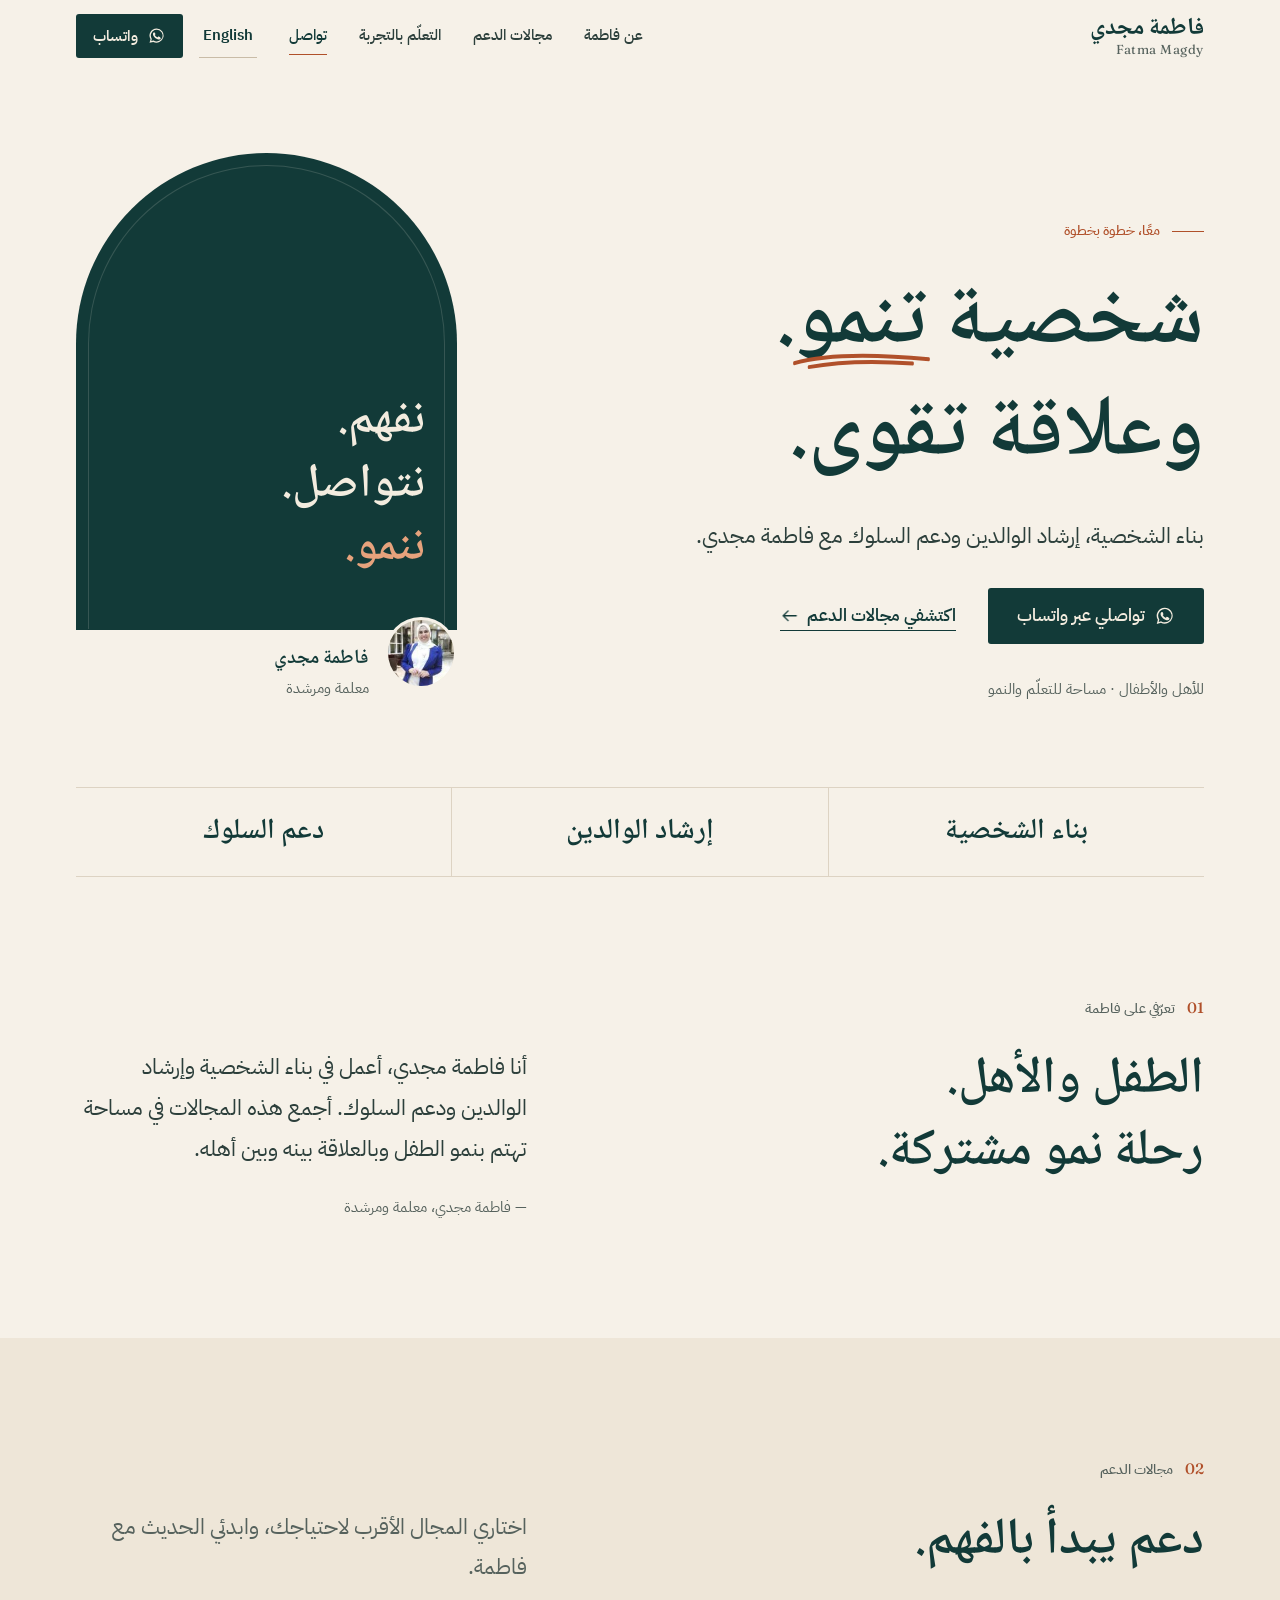
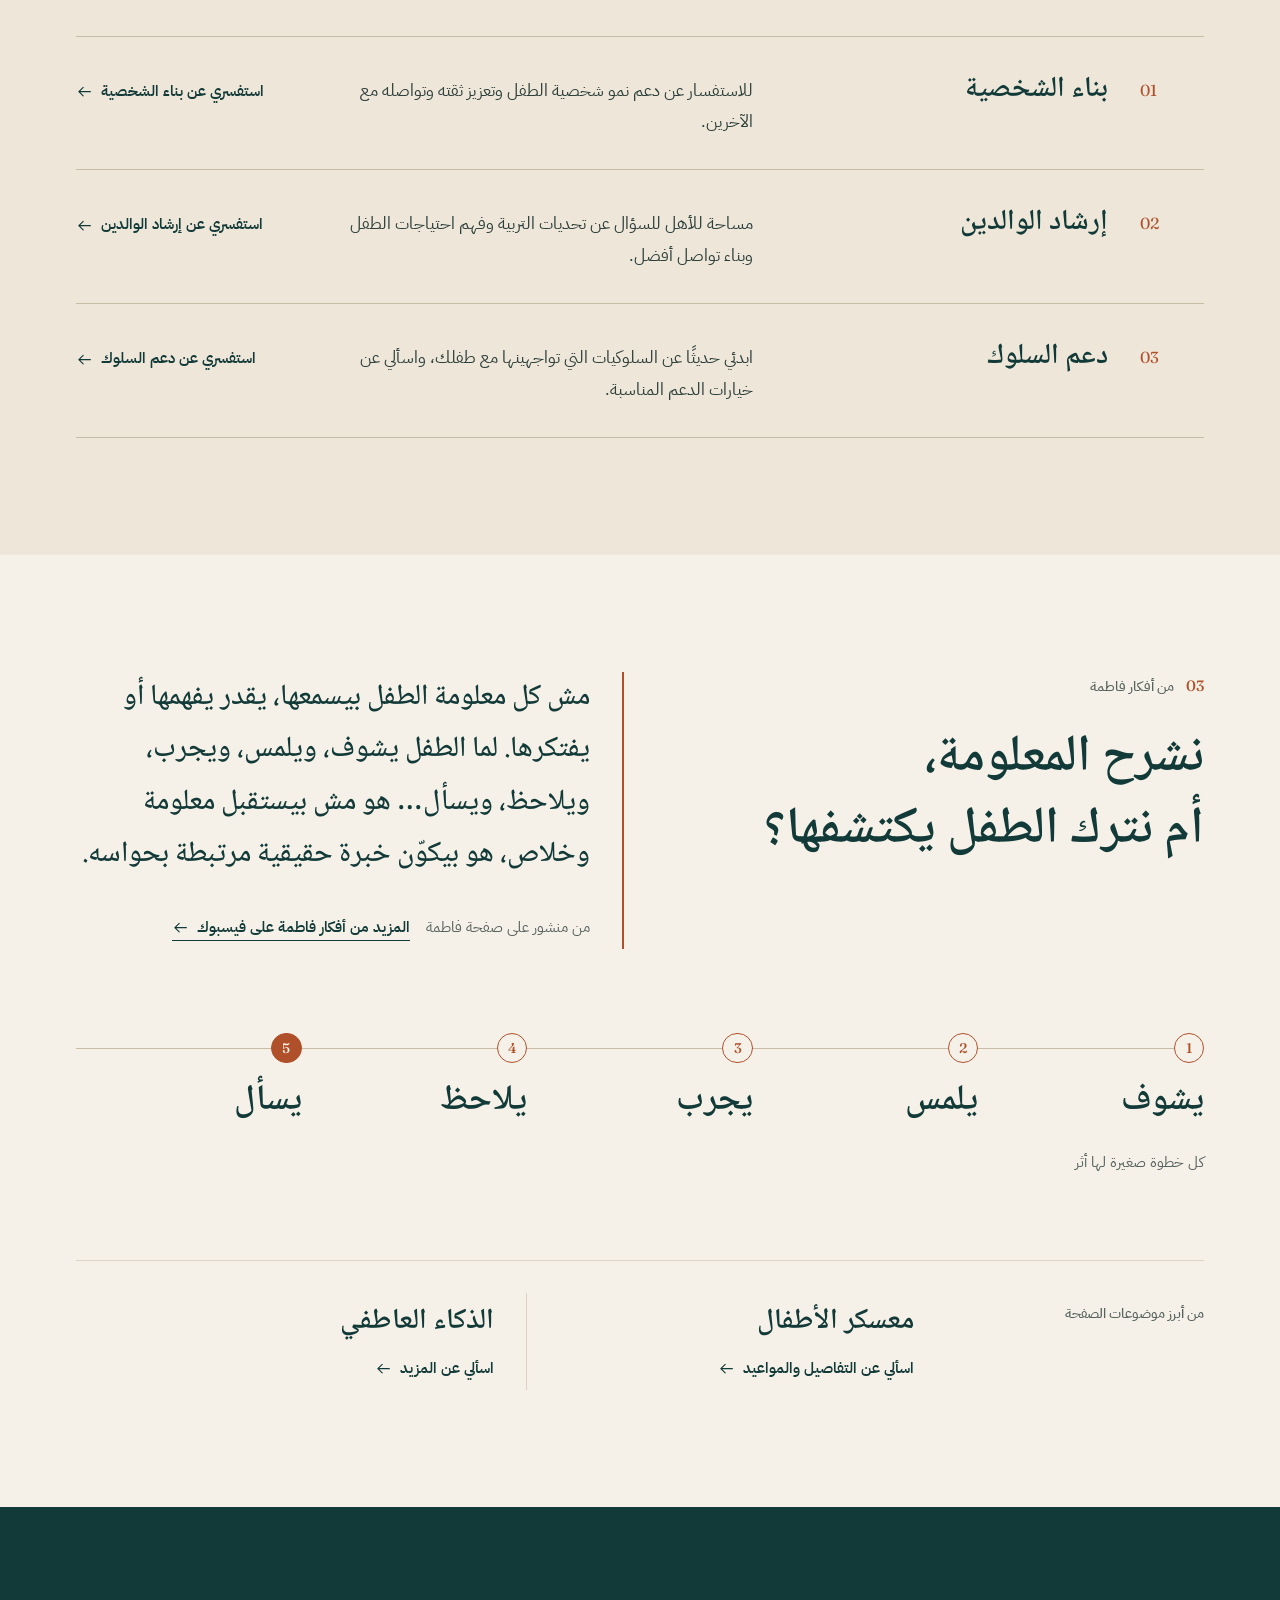
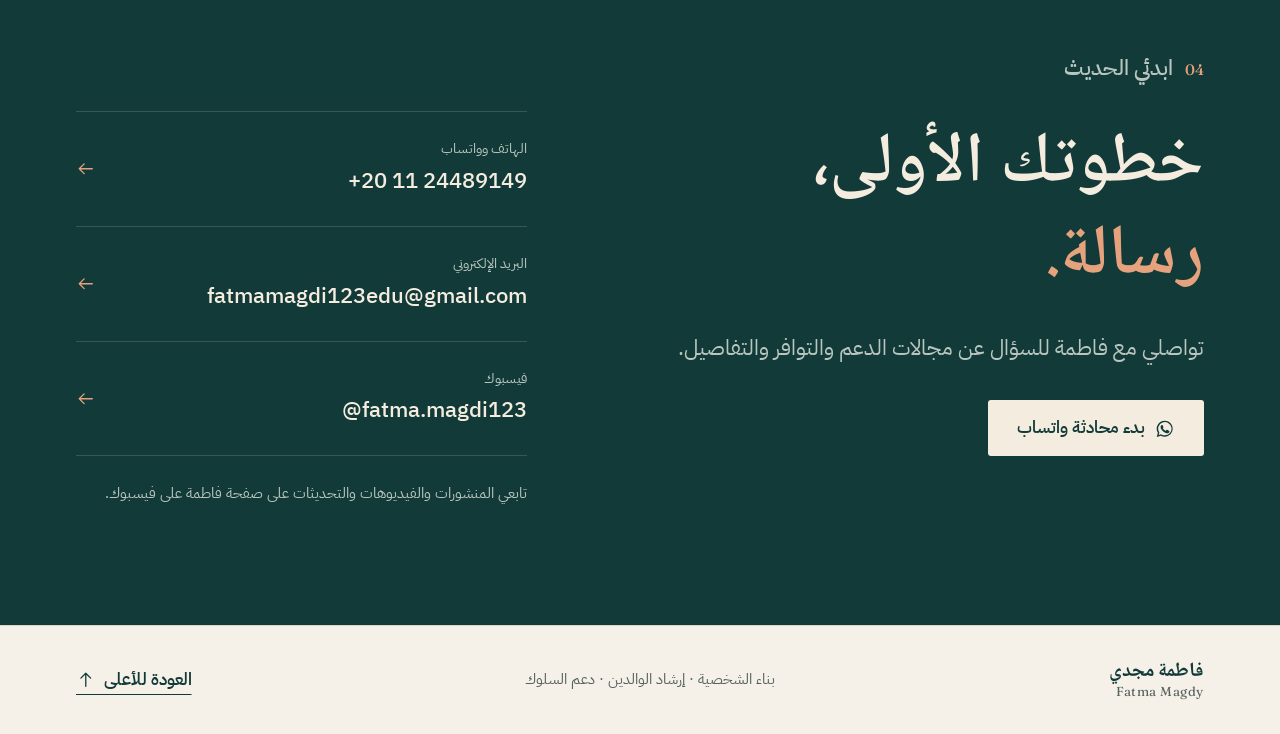
==== commit 80e89a94: "Redesign site with an editorial "teacher's notebook" identity - New design tokens: warm paper, Fatma" ====
--- a/index.html
+++ b/index.html
@@ -10,172 +10,200 @@
   <meta property="og:title" content="فاطمة مجدي | Fatma Magdy">
   <meta property="og:description" content="بناء الشخصية · إرشاد الوالدين · دعم السلوك — Character building · Parent mentoring · Behavior support">
   <meta property="og:image" content="https://wonderful-pebble-048e87f10.5.azurestaticapps.net/portrait.jpg">
-  <link rel="icon" type="image/svg+xml" href="data:image/svg+xml,%3Csvg xmlns='http://www.w3.org/2000/svg' viewBox='0 0 40 40'%3E%3Crect width='40' height='40' rx='12' fill='%23123a38'/%3E%3Ctext x='20' y='27' font-size='23' font-family='Georgia' text-anchor='middle' fill='%23dbf08b'%3EF%3C/text%3E%3C/svg%3E">
+  <link rel="icon" type="image/svg+xml" href="data:image/svg+xml,%3Csvg xmlns='http://www.w3.org/2000/svg' viewBox='0 0 40 40'%3E%3Crect width='40' height='40' rx='8' fill='%23123a38'/%3E%3Ctext x='20' y='28' font-size='24' font-family='Georgia,serif' text-anchor='middle' fill='%23f6f1e8'%3EF%3C/text%3E%3Cpath d='M11 32c6-2 12-2 18 0' stroke='%23d0764a' stroke-width='2' fill='none' stroke-linecap='round'/%3E%3C/svg%3E">
   <link rel="preconnect" href="https://fonts.googleapis.com">
   <link rel="preconnect" href="https://fonts.gstatic.com" crossorigin>
-  <link rel="stylesheet" href="https://fonts.googleapis.com/css2?family=Noto+Sans+Arabic:wght@400;500;600;700&family=DM+Sans:wght@400;500;600;700&display=swap">
+  <link rel="stylesheet" href="https://fonts.googleapis.com/css2?family=Fraunces:opsz,wght@9..144,400;9..144,500;9..144,600&family=IBM+Plex+Sans+Arabic:wght@400;500;600&family=Noto+Naskh+Arabic:wght@500;600;700&display=swap">
   <link rel="stylesheet" href="style.css">
   <script src="script.js" defer></script>
 </head>
 <body>
-<svg width="0" height="0" style="position:absolute" aria-hidden="true">
+<svg width="0" height="0" style="position:absolute" aria-hidden="true" focusable="false">
   <symbol id="i-wa" viewBox="0 0 24 24"><path fill="currentColor" d="M12.04 2a9.9 9.9 0 0 0-8.5 15l-1.4 5 5.1-1.3A9.9 9.9 0 1 0 12.04 2Zm0 18.1a8.2 8.2 0 0 1-4.2-1.2l-.3-.2-3 .8.8-3-.2-.3a8.2 8.2 0 1 1 6.9 3.9Zm4.5-6.1c-.2-.1-1.5-.7-1.7-.8-.2-.1-.4-.1-.6.1l-.8 1c-.1.2-.3.2-.5.1a6.7 6.7 0 0 1-3.3-2.9c-.3-.4.2-.4.7-1.4.1-.2 0-.3 0-.4l-.8-1.8c-.2-.5-.4-.4-.6-.4h-.5a1 1 0 0 0-.7.3 3 3 0 0 0-.9 2.2 5.2 5.2 0 0 0 1.1 2.8 11.9 11.9 0 0 0 4.6 4c1.7.7 2.3.8 3.2.7.5-.1 1.5-.6 1.8-1.2.2-.6.2-1.1.1-1.2l-.5-.3Z"/></symbol>
-  <symbol id="i-phone" viewBox="0 0 24 24"><path fill="none" stroke="currentColor" stroke-width="1.8" stroke-linecap="round" stroke-linejoin="round" d="M22 16.9v3a2 2 0 0 1-2.2 2 19.8 19.8 0 0 1-8.6-3.1 19.5 19.5 0 0 1-6-6A19.8 19.8 0 0 1 2.1 4.2 2 2 0 0 1 4.1 2h3a2 2 0 0 1 2 1.7c.1.9.4 1.8.7 2.7a2 2 0 0 1-.5 2.1L8 9.8a16 16 0 0 0 6 6l1.3-1.3a2 2 0 0 1 2.1-.4c.9.3 1.8.6 2.7.7a2 2 0 0 1 1.7 2Z"/></symbol>
-  <symbol id="i-mail" viewBox="0 0 24 24"><g fill="none" stroke="currentColor" stroke-width="1.8" stroke-linecap="round" stroke-linejoin="round"><rect x="2" y="4" width="20" height="16" rx="2"/><path d="m22 7-10 6L2 7"/></g></symbol>
-  <symbol id="i-fb" viewBox="0 0 24 24"><path fill="currentColor" d="M14 8.5V6.8c0-.8.2-1.3 1.4-1.3H17V2.2c-.3 0-1.3-.2-2.5-.2-2.5 0-4.2 1.5-4.2 4.3v2.2H7.6V12h2.7v10H14V12h2.7l.4-3.5H14Z"/></symbol>
-  <symbol id="i-arrow" viewBox="0 0 24 24"><path fill="none" stroke="currentColor" stroke-width="2" stroke-linecap="round" stroke-linejoin="round" d="M5 12h14m-6-6 6 6-6 6"/></symbol>
+  <symbol id="i-arrow" viewBox="0 0 24 24"><path fill="none" stroke="currentColor" stroke-width="1.6" stroke-linecap="round" stroke-linejoin="round" d="M4 12h16m-6-6 6 6-6 6"/></symbol>
 </svg>
 
 <a class="skip" href="#main" data-ar="تخطَّ إلى المحتوى" data-en="Skip to content">تخطَّ إلى المحتوى</a>
 
-<header class="header" id="top">
-  <div class="header-inner">
-    <a class="brand" href="#home" aria-label="Fatma Magdy">
-      <span class="monogram">FM</span>
-      <span class="brand-text">
-        <strong data-ar="فاطمة مجدي" data-en="Fatma Magdy">فاطمة مجدي</strong>
-        <small data-ar="بناء الشخصية · إرشاد الوالدين" data-en="Character & parent mentoring">بناء الشخصية · إرشاد الوالدين</small>
-      </span>
+<header class="site-header" id="top">
+  <div class="container header-bar">
+    <a class="wordmark" href="#home">
+      <span class="wordmark-main" data-ar="فاطمة مجدي" data-en="Fatma Magdy">فاطمة مجدي</span>
+      <span class="wordmark-alt" data-ar="Fatma Magdy" data-en="فاطمة مجدي" lang="en">Fatma Magdy</span>
     </a>
-    <nav class="nav" id="nav" aria-label="Main navigation">
+
+    <nav class="site-nav" id="site-nav" aria-label="Main navigation">
       <a href="#about" data-ar="عن فاطمة" data-en="About">عن فاطمة</a>
       <a href="#support" data-ar="مجالات الدعم" data-en="Support">مجالات الدعم</a>
-      <a href="#insights" data-ar="من أفكار فاطمة" data-en="Insights">من أفكار فاطمة</a>
+      <a href="#insights" data-ar="التعلّم بالتجربة" data-en="Learning by doing">التعلّم بالتجربة</a>
       <a href="#contact" data-ar="تواصل" data-en="Contact">تواصل</a>
+      <a class="btn btn-primary nav-cta" href="https://wa.me/201124489149" target="_blank" rel="noopener"><svg class="i"><use href="#i-wa"/></svg><span data-ar="تواصلي عبر واتساب" data-en="Connect on WhatsApp">تواصلي عبر واتساب</span></a>
     </nav>
-    <div class="header-actions">
-      <button class="language" type="button" lang="en" aria-label="Switch to English">English</button>
-      <a class="button light header-cta" href="https://wa.me/201124489149" target="_blank" rel="noopener"><svg class="icon"><use href="#i-wa"/></svg><span data-ar="واتساب" data-en="WhatsApp">واتساب</span></a>
-      <button class="menu-toggle" type="button" aria-controls="nav" aria-expanded="false" aria-label="القائمة">
-        <span></span><span></span><span></span>
-      </button>
+
+    <div class="header-tools">
+      <button class="lang-switch" type="button" lang="en" aria-label="Switch to English">English</button>
+      <a class="btn btn-primary btn-sm header-cta" href="https://wa.me/201124489149" target="_blank" rel="noopener"><svg class="i"><use href="#i-wa"/></svg><span data-ar="واتساب" data-en="WhatsApp">واتساب</span></a>
+      <button class="menu-btn" type="button" aria-controls="site-nav" aria-expanded="false" aria-label="القائمة"><span></span><span></span></button>
     </div>
   </div>
 </header>
 
 <main id="main">
+  <!-- Hero -->
   <section class="hero" id="home">
-    <div class="wrap hero-grid">
-      <div class="hero-copy">
-        <p class="eyebrow"><span class="dot" aria-hidden="true"></span><span data-ar="معًا، خطوة بخطوة" data-en="Growing together, step by step">معًا، خطوة بخطوة</span></p>
-        <h1 data-ar="شخصية تنمو.<br>وعلاقة تقوى." data-en="Growing character.<br>Stronger connections.">شخصية تنمو.<br>وعلاقة تقوى.</h1>
-        <p class="intro" data-ar="بناء الشخصية، إرشاد الوالدين ودعم السلوك مع فاطمة مجدي." data-en="Character building, parent mentoring, and behavior support with Fatma Magdy.">بناء الشخصية، إرشاد الوالدين ودعم السلوك مع فاطمة مجدي.</p>
-        <div class="actions">
-          <a class="button light big" href="https://wa.me/201124489149" target="_blank" rel="noopener"><svg class="icon"><use href="#i-wa"/></svg><span data-ar="تواصلي عبر واتساب" data-en="Connect on WhatsApp">تواصلي عبر واتساب</span></a>
-          <a class="button ghost big" href="#support"><span data-ar="اكتشفي مجالات الدعم" data-en="Explore support">اكتشفي مجالات الدعم</span></a>
+    <div class="container hero-grid">
+      <div class="hero-text">
+        <p class="eyebrow" data-ar="معًا، خطوة بخطوة" data-en="Growing together, step by step">معًا، خطوة بخطوة</p>
+        <h1 class="display" data-ar="شخصية <span class=&quot;nw&quot;><span class=&quot;mark&quot;>تنمو</span>.</span><br>وعلاقة تقوى." data-en="Growing <span class=&quot;nw&quot;><span class=&quot;mark&quot;>character</span>.</span><br>Stronger connections.">شخصية <span class="nw"><span class="mark">تنمو</span>.</span><br>وعلاقة تقوى.</h1>
+        <p class="lead" data-ar="بناء الشخصية، إرشاد الوالدين ودعم السلوك مع فاطمة مجدي." data-en="Character building, parent mentoring, and behavior support with Fatma Magdy.">بناء الشخصية، إرشاد الوالدين ودعم السلوك مع فاطمة مجدي.</p>
+        <div class="hero-actions">
+          <a class="btn btn-primary btn-lg" href="https://wa.me/201124489149" target="_blank" rel="noopener"><svg class="i"><use href="#i-wa"/></svg><span data-ar="تواصلي عبر واتساب" data-en="Connect on WhatsApp">تواصلي عبر واتساب</span></a>
+          <a class="link-arrow" href="#support"><span data-ar="اكتشفي مجالات الدعم" data-en="Explore support">اكتشفي مجالات الدعم</span><svg class="i"><use href="#i-arrow"/></svg></a>
         </div>
-        <p class="hero-note" data-ar="للأهل والأطفال · مساحة للتعلّم والنمو" data-en="For parents & children · Room to learn and grow">للأهل والأطفال · مساحة للتعلّم والنمو</p>
-      </div>
-
-      <aside class="hero-card" aria-label="Fatma Magdy">
-        <div class="hero-person">
-          <div class="portrait"><img src="portrait.jpg" alt="فاطمة مجدي" width="240" height="240"></div>
-          <div>
+        <p class="hero-note" data-ar="للأهل والأطفال · مساحة للتعلّم والنمو" data-en="For parents &amp; children · Room to learn and grow">للأهل والأطفال · مساحة للتعلّم والنمو</p>
+      </div>
+
+      <figure class="hero-visual">
+        <div class="arch">
+          <p class="arch-words" data-ar="<span>نفهم.</span><span>نتواصل.</span><em>ننمو.</em>" data-en="<span>Understand.</span><span>Connect.</span><em>Grow.</em>"><span>نفهم.</span><span>نتواصل.</span><em>ننمو.</em></p>
+        </div>
+        <figcaption class="person">
+          <img class="person-photo" src="portrait.jpg" alt="فاطمة مجدي" width="240" height="240">
+          <span>
             <strong data-ar="فاطمة مجدي" data-en="Fatma Magdy">فاطمة مجدي</strong>
-            <span data-ar="معلمة ومرشدة" data-en="Teacher & mentor">معلمة ومرشدة</span>
-          </div>
+            <span data-ar="معلمة ومرشدة" data-en="Teacher &amp; mentor">معلمة ومرشدة</span>
+          </span>
+        </figcaption>
+      </figure>
+    </div>
+
+    <div class="container">
+      <ul class="pillars" aria-label="Mentoring areas">
+        <li data-ar="بناء الشخصية" data-en="Character building">بناء الشخصية</li>
+        <li data-ar="إرشاد الوالدين" data-en="Parent mentoring">إرشاد الوالدين</li>
+        <li data-ar="دعم السلوك" data-en="Behavior support">دعم السلوك</li>
+      </ul>
+    </div>
+  </section>
+
+  <!-- About -->
+  <section class="section about" id="about">
+    <div class="container about-grid">
+      <p class="section-label"><span class="num">01</span><span data-ar="تعرّفي على فاطمة" data-en="Meet Fatma">تعرّفي على فاطمة</span></p>
+      <h2 class="h2" data-ar="الطفل والأهل.<br>رحلة نمو مشتركة." data-en="Children and parents.<br>A shared journey.">الطفل والأهل.<br>رحلة نمو مشتركة.</h2>
+      <div class="about-body">
+        <p data-ar="أنا فاطمة مجدي، أعمل في بناء الشخصية وإرشاد الوالدين ودعم السلوك. أجمع هذه المجالات في مساحة تهتم بنمو الطفل وبالعلاقة بينه وبين أهله." data-en="I’m Fatma Magdy. My work focuses on character building, parent mentoring, and behavior support, bringing together a child’s growth and the relationships around them.">أنا فاطمة مجدي، أعمل في بناء الشخصية وإرشاد الوالدين ودعم السلوك. أجمع هذه المجالات في مساحة تهتم بنمو الطفل وبالعلاقة بينه وبين أهله.</p>
+        <p class="signature" data-ar="— فاطمة مجدي، معلمة ومرشدة" data-en="— Fatma Magdy, teacher &amp; mentor">— فاطمة مجدي، معلمة ومرشدة</p>
+      </div>
+    </div>
+  </section>
+
+  <!-- Support -->
+  <section class="section support" id="support">
+    <div class="container">
+      <div class="support-head">
+        <p class="section-label"><span class="num">02</span><span data-ar="مجالات الدعم" data-en="Ways to connect">مجالات الدعم</span></p>
+        <h2 class="h2" data-ar="دعم يبدأ بالفهم." data-en="Support starts with understanding.">دعم يبدأ بالفهم.</h2>
+        <p class="muted" data-ar="اختاري المجال الأقرب لاحتياجك، وابدئي الحديث مع فاطمة." data-en="Choose the area closest to your needs and start a conversation with Fatma.">اختاري المجال الأقرب لاحتياجك، وابدئي الحديث مع فاطمة.</p>
+      </div>
+
+      <ol class="support-list">
+        <li>
+          <a class="support-row" data-wa="character" href="https://wa.me/201124489149?text=%D9%85%D8%B1%D8%AD%D8%A8%D9%8B%D8%A7%20%D9%81%D8%A7%D8%B7%D9%85%D8%A9%D8%8C%20%D8%A3%D8%AD%D8%A8%20%D8%A3%D8%B3%D8%A3%D9%84%20%D8%B9%D9%86%20%D8%A8%D9%86%D8%A7%D8%A1%20%D8%A7%D9%84%D8%B4%D8%AE%D8%B5%D9%8A%D8%A9." target="_blank" rel="noopener">
+            <span class="row-num" aria-hidden="true">01</span>
+            <h3 class="h3" data-ar="بناء الشخصية" data-en="Character building">بناء الشخصية</h3>
+            <p data-ar="للاستفسار عن دعم نمو شخصية الطفل وتعزيز ثقته وتواصله مع الآخرين." data-en="Ask about supporting your child’s personal growth, confidence, and connection with others.">للاستفسار عن دعم نمو شخصية الطفل وتعزيز ثقته وتواصله مع الآخرين.</p>
+            <span class="row-cta"><span data-ar="استفسري عن بناء الشخصية" data-en="Ask about character building">استفسري عن بناء الشخصية</span><svg class="i"><use href="#i-arrow"/></svg></span>
+          </a>
+        </li>
+        <li>
+          <a class="support-row" data-wa="parent" href="https://wa.me/201124489149?text=%D9%85%D8%B1%D8%AD%D8%A8%D9%8B%D8%A7%20%D9%81%D8%A7%D8%B7%D9%85%D8%A9%D8%8C%20%D8%A3%D8%AD%D8%A8%20%D8%A3%D8%B3%D8%A3%D9%84%20%D8%B9%D9%86%20%D8%A5%D8%B1%D8%B4%D8%A7%D8%AF%20%D8%A7%D9%84%D9%88%D8%A7%D9%84%D8%AF%D9%8A%D9%86." target="_blank" rel="noopener">
+            <span class="row-num" aria-hidden="true">02</span>
+            <h3 class="h3" data-ar="إرشاد الوالدين" data-en="Parent mentoring">إرشاد الوالدين</h3>
+            <p data-ar="مساحة للأهل للسؤال عن تحديات التربية وفهم احتياجات الطفل وبناء تواصل أفضل." data-en="A place for parents to discuss parenting challenges, understand their child’s needs, and explore better communication.">مساحة للأهل للسؤال عن تحديات التربية وفهم احتياجات الطفل وبناء تواصل أفضل.</p>
+            <span class="row-cta"><span data-ar="استفسري عن إرشاد الوالدين" data-en="Ask about parent mentoring">استفسري عن إرشاد الوالدين</span><svg class="i"><use href="#i-arrow"/></svg></span>
+          </a>
+        </li>
+        <li>
+          <a class="support-row" data-wa="behavior" href="https://wa.me/201124489149?text=%D9%85%D8%B1%D8%AD%D8%A8%D9%8B%D8%A7%20%D9%81%D8%A7%D8%B7%D9%85%D8%A9%D8%8C%20%D8%A3%D8%AD%D8%A8%20%D8%A3%D8%B3%D8%A3%D9%84%20%D8%B9%D9%86%20%D8%AF%D8%B9%D9%85%20%D8%A7%D9%84%D8%B3%D9%84%D9%88%D9%83." target="_blank" rel="noopener">
+            <span class="row-num" aria-hidden="true">03</span>
+            <h3 class="h3" data-ar="دعم السلوك" data-en="Behavior support">دعم السلوك</h3>
+            <p data-ar="ابدئي حديثًا عن السلوكيات التي تواجهينها مع طفلك، واسألي عن خيارات الدعم المناسبة." data-en="Start a conversation about the behaviors you’re navigating with your child and ask about suitable support.">ابدئي حديثًا عن السلوكيات التي تواجهينها مع طفلك، واسألي عن خيارات الدعم المناسبة.</p>
+            <span class="row-cta"><span data-ar="استفسري عن دعم السلوك" data-en="Ask about behavior support">استفسري عن دعم السلوك</span><svg class="i"><use href="#i-arrow"/></svg></span>
+          </a>
+        </li>
+      </ol>
+    </div>
+  </section>
+
+  <!-- Insights -->
+  <section class="section insights" id="insights">
+    <div class="container">
+      <div class="insight-grid">
+        <div class="insight-head">
+          <p class="section-label"><span class="num">03</span><span data-ar="من أفكار فاطمة" data-en="Insights from Fatma">من أفكار فاطمة</span></p>
+          <h2 class="h2" data-ar="نشرح المعلومة،<br>أم نترك الطفل يكتشفها؟" data-en="Explain it,<br>or let children discover it?">نشرح المعلومة،<br>أم نترك الطفل يكتشفها؟</h2>
         </div>
-        <p class="big-note" data-ar="نفهم. نتواصل. <em>ننمو.</em>" data-en="Understand. Connect. <em>Grow.</em>">نفهم. نتواصل. <em>ننمو.</em></p>
-        <ul class="chips">
-          <li data-ar="بناء الشخصية" data-en="Character building">بناء الشخصية</li>
-          <li data-ar="إرشاد الوالدين" data-en="Parent mentoring">إرشاد الوالدين</li>
-          <li data-ar="دعم السلوك" data-en="Behavior support">دعم السلوك</li>
-        </ul>
-        <p class="card-foot" data-ar="كل خطوة صغيرة لها أثر" data-en="Small steps make a difference">كل خطوة صغيرة لها أثر</p>
-      </aside>
-    </div>
-  </section>
-
-  <section class="section about" id="about">
-    <div class="wrap two-col">
-      <div>
-        <p class="kicker" data-ar="تعرّفي على فاطمة" data-en="Meet Fatma">تعرّفي على فاطمة</p>
-        <h2 data-ar="الطفل والأهل.<br>رحلة نمو مشتركة." data-en="Children and parents.<br>A shared journey.">الطفل والأهل.<br>رحلة نمو مشتركة.</h2>
-      </div>
-      <p class="lead" data-ar="أنا فاطمة مجدي، أعمل في بناء الشخصية وإرشاد الوالدين ودعم السلوك. أجمع هذه المجالات في مساحة تهتم بنمو الطفل وبالعلاقة بينه وبين أهله." data-en="I’m Fatma Magdy. My work focuses on character building, parent mentoring, and behavior support, bringing together a child’s growth and the relationships around them.">أنا فاطمة مجدي، أعمل في بناء الشخصية وإرشاد الوالدين ودعم السلوك. أجمع هذه المجالات في مساحة تهتم بنمو الطفل وبالعلاقة بينه وبين أهله.</p>
-    </div>
-  </section>
-
-  <section class="section support" id="support">
-    <div class="wrap">
-      <div class="section-head">
-        <p class="kicker" data-ar="مجالات الدعم" data-en="Ways to connect">مجالات الدعم</p>
-        <h2 data-ar="دعم يبدأ بالفهم." data-en="Support starts with understanding.">دعم يبدأ بالفهم.</h2>
-        <p data-ar="اختاري المجال الأقرب لاحتياجك، وابدئي الحديث مع فاطمة." data-en="Choose the area closest to your needs and start a conversation with Fatma.">اختاري المجال الأقرب لاحتياجك، وابدئي الحديث مع فاطمة.</p>
-      </div>
-      <div class="cards">
-        <a class="card" data-wa="character" href="https://wa.me/201124489149?text=%D9%85%D8%B1%D8%AD%D8%A8%D9%8B%D8%A7%20%D9%81%D8%A7%D8%B7%D9%85%D8%A9%D8%8C%20%D8%A3%D8%AD%D8%A8%20%D8%A3%D8%B3%D8%A3%D9%84%20%D8%B9%D9%86%20%D8%A8%D9%86%D8%A7%D8%A1%20%D8%A7%D9%84%D8%B4%D8%AE%D8%B5%D9%8A%D8%A9." target="_blank" rel="noopener">
-          <span class="card-icon" aria-hidden="true">01</span>
-          <h3 data-ar="بناء الشخصية" data-en="Character building">بناء الشخصية</h3>
-          <p data-ar="للاستفسار عن دعم نمو شخصية الطفل وتعزيز ثقته وتواصله مع الآخرين." data-en="Ask about supporting your child’s personal growth, confidence, and connection with others.">للاستفسار عن دعم نمو شخصية الطفل وتعزيز ثقته وتواصله مع الآخرين.</p>
-          <span class="card-link"><svg class="icon"><use href="#i-wa"/></svg><span data-ar="استفسري عن بناء الشخصية" data-en="Ask about character building">استفسري عن بناء الشخصية</span><svg class="icon arrow"><use href="#i-arrow"/></svg></span>
-        </a>
-        <a class="card" data-wa="parent" href="https://wa.me/201124489149?text=%D9%85%D8%B1%D8%AD%D8%A8%D9%8B%D8%A7%20%D9%81%D8%A7%D8%B7%D9%85%D8%A9%D8%8C%20%D8%A3%D8%AD%D8%A8%20%D8%A3%D8%B3%D8%A3%D9%84%20%D8%B9%D9%86%20%D8%A5%D8%B1%D8%B4%D8%A7%D8%AF%20%D8%A7%D9%84%D9%88%D8%A7%D9%84%D8%AF%D9%8A%D9%86." target="_blank" rel="noopener">
-          <span class="card-icon" aria-hidden="true">02</span>
-          <h3 data-ar="إرشاد الوالدين" data-en="Parent mentoring">إرشاد الوالدين</h3>
-          <p data-ar="مساحة للأهل للسؤال عن تحديات التربية وفهم احتياجات الطفل وبناء تواصل أفضل." data-en="A place for parents to discuss parenting challenges, understand their child’s needs, and explore better communication.">مساحة للأهل للسؤال عن تحديات التربية وفهم احتياجات الطفل وبناء تواصل أفضل.</p>
-          <span class="card-link"><svg class="icon"><use href="#i-wa"/></svg><span data-ar="استفسري عن إرشاد الوالدين" data-en="Ask about parent mentoring">استفسري عن إرشاد الوالدين</span><svg class="icon arrow"><use href="#i-arrow"/></svg></span>
-        </a>
-        <a class="card" data-wa="behavior" href="https://wa.me/201124489149?text=%D9%85%D8%B1%D8%AD%D8%A8%D9%8B%D8%A7%20%D9%81%D8%A7%D8%B7%D9%85%D8%A9%D8%8C%20%D8%A3%D8%AD%D8%A8%20%D8%A3%D8%B3%D8%A3%D9%84%20%D8%B9%D9%86%20%D8%AF%D8%B9%D9%85%20%D8%A7%D9%84%D8%B3%D9%84%D9%88%D9%83." target="_blank" rel="noopener">
-          <span class="card-icon" aria-hidden="true">03</span>
-          <h3 data-ar="دعم السلوك" data-en="Behavior support">دعم السلوك</h3>
-          <p data-ar="ابدئي حديثًا عن السلوكيات التي تواجهينها مع طفلك، واسألي عن خيارات الدعم المناسبة." data-en="Start a conversation about the behaviors you’re navigating with your child and ask about suitable support.">ابدئي حديثًا عن السلوكيات التي تواجهينها مع طفلك، واسألي عن خيارات الدعم المناسبة.</p>
-          <span class="card-link"><svg class="icon"><use href="#i-wa"/></svg><span data-ar="استفسري عن دعم السلوك" data-en="Ask about behavior support">استفسري عن دعم السلوك</span><svg class="icon arrow"><use href="#i-arrow"/></svg></span>
-        </a>
-      </div>
-    </div>
-  </section>
-
-  <section class="section insights" id="insights">
-    <div class="wrap">
-      <p class="kicker" data-ar="من أفكار فاطمة" data-en="Insights from Fatma">من أفكار فاطمة</p>
-      <div class="two-col">
-        <h2 data-ar="نشرح المعلومة،<br>أم نترك الطفل يكتشفها؟" data-en="Explain it,<br>or let children discover it?">نشرح المعلومة،<br>أم نترك الطفل يكتشفها؟</h2>
-        <figure class="quote">
+        <figure class="pull-quote">
           <blockquote data-ar="مش كل معلومة الطفل بيسمعها، يقدر يفهمها أو يفتكرها. لما الطفل يشوف، ويلمس، ويجرب، ويلاحظ، ويسأل… هو مش بيستقبل معلومة وخلاص، هو بيكوّن خبرة حقيقية مرتبطة بحواسه." data-en="Not everything a child hears is something they can understand or remember. When children see, touch, try, observe, and ask questions, they build real experiences connected to their senses.">مش كل معلومة الطفل بيسمعها، يقدر يفهمها أو يفتكرها. لما الطفل يشوف، ويلمس، ويجرب، ويلاحظ، ويسأل… هو مش بيستقبل معلومة وخلاص، هو بيكوّن خبرة حقيقية مرتبطة بحواسه.</blockquote>
-          <figcaption><span data-ar="من منشور على صفحة فاطمة" data-en="From a post on Fatma’s page">من منشور على صفحة فاطمة</span> · <a href="https://www.facebook.com/share/1EoVXsw3oD/" target="_blank" rel="noopener" data-ar="المزيد على فيسبوك" data-en="More on Facebook">المزيد على فيسبوك</a></figcaption>
+          <figcaption><span data-ar="من منشور على صفحة فاطمة" data-en="From a post on Fatma’s page">من منشور على صفحة فاطمة</span> <a class="link-arrow small" href="https://www.facebook.com/share/1EoVXsw3oD/" target="_blank" rel="noopener"><span data-ar="المزيد من أفكار فاطمة على فيسبوك" data-en="More from Fatma on Facebook">المزيد من أفكار فاطمة على فيسبوك</span><svg class="i"><use href="#i-arrow"/></svg></a></figcaption>
         </figure>
       </div>
-      <p class="subhead" data-ar="من أبرز موضوعات الصفحة" data-en="Featured on the page">من أبرز موضوعات الصفحة</p>
+
+      <ol class="senses" aria-label="Learning by experience">
+        <li><span class="n">1</span><span data-ar="يشوف" data-en="Sees">يشوف</span></li>
+        <li><span class="n">2</span><span data-ar="يلمس" data-en="Touches">يلمس</span></li>
+        <li><span class="n">3</span><span data-ar="يجرب" data-en="Tries">يجرب</span></li>
+        <li><span class="n">4</span><span data-ar="يلاحظ" data-en="Observes">يلاحظ</span></li>
+        <li><span class="n">5</span><span data-ar="يسأل" data-en="Asks">يسأل</span></li>
+      </ol>
+      <p class="senses-note" data-ar="كل خطوة صغيرة لها أثر" data-en="Small steps make a difference">كل خطوة صغيرة لها أثر</p>
+
       <div class="topics">
+        <p class="topics-label" data-ar="من أبرز موضوعات الصفحة" data-en="Featured on the page">من أبرز موضوعات الصفحة</p>
         <a class="topic" data-wa="camps" href="https://wa.me/201124489149?text=%D9%85%D8%B1%D8%AD%D8%A8%D9%8B%D8%A7%20%D9%81%D8%A7%D8%B7%D9%85%D8%A9%D8%8C%20%D8%A3%D8%AD%D8%A8%20%D8%A3%D8%B9%D8%B1%D9%81%20%D8%AA%D9%81%D8%A7%D8%B5%D9%8A%D9%84%20%D9%85%D8%B9%D8%B3%D9%83%D8%B1%20%D8%A7%D9%84%D8%A3%D8%B7%D9%81%D8%A7%D9%84." target="_blank" rel="noopener">
-          <h3 data-ar="معسكر الأطفال" data-en="Children’s camps">معسكر الأطفال</h3>
-          <span class="card-link"><span data-ar="اسألي عن التفاصيل والمواعيد" data-en="Ask about details and dates">اسألي عن التفاصيل والمواعيد</span><svg class="icon arrow"><use href="#i-arrow"/></svg></span>
+          <h3 class="h3" data-ar="معسكر الأطفال" data-en="Children’s camps">معسكر الأطفال</h3>
+          <span class="row-cta"><span data-ar="اسألي عن التفاصيل والمواعيد" data-en="Ask about details and dates">اسألي عن التفاصيل والمواعيد</span><svg class="i"><use href="#i-arrow"/></svg></span>
         </a>
         <a class="topic" data-wa="ei" href="https://wa.me/201124489149?text=%D9%85%D8%B1%D8%AD%D8%A8%D9%8B%D8%A7%20%D9%81%D8%A7%D8%B7%D9%85%D8%A9%D8%8C%20%D8%A3%D8%AD%D8%A8%20%D8%A3%D8%B9%D8%B1%D9%81%20%D8%A3%D9%83%D8%AB%D8%B1%20%D8%B9%D9%86%20%D8%A7%D9%84%D8%B0%D9%83%D8%A7%D8%A1%20%D8%A7%D9%84%D8%B9%D8%A7%D8%B7%D9%81%D9%8A." target="_blank" rel="noopener">
-          <h3 data-ar="الذكاء العاطفي" data-en="Emotional intelligence">الذكاء العاطفي</h3>
-          <span class="card-link"><span data-ar="اسألي عن المزيد" data-en="Ask for more information">اسألي عن المزيد</span><svg class="icon arrow"><use href="#i-arrow"/></svg></span>
+          <h3 class="h3" data-ar="الذكاء العاطفي" data-en="Emotional intelligence">الذكاء العاطفي</h3>
+          <span class="row-cta"><span data-ar="اسألي عن المزيد" data-en="Ask for more information">اسألي عن المزيد</span><svg class="i"><use href="#i-arrow"/></svg></span>
         </a>
       </div>
     </div>
   </section>
 
+  <!-- Contact -->
   <section class="section contact" id="contact">
-    <div class="wrap two-col">
-      <div>
-        <p class="kicker" data-ar="ابدئي الحديث" data-en="Start a conversation">ابدئي الحديث</p>
-        <h2 data-ar="خطوتك الأولى،<br><em>رسالة.</em>" data-en="The first step?<br><em>A conversation.</em>">خطوتك الأولى،<br><em>رسالة.</em></h2>
+    <div class="container contact-grid">
+      <div class="contact-intro">
+        <p class="section-label"><span class="num">04</span><span data-ar="ابدئي الحديث" data-en="Start a conversation">ابدئي الحديث</span></p>
+        <h2 class="display-2" data-ar="خطوتك الأولى،<br><em>رسالة.</em>" data-en="The first step?<br><em>A conversation.</em>">خطوتك الأولى،<br><em>رسالة.</em></h2>
         <p data-ar="تواصلي مع فاطمة للسؤال عن مجالات الدعم والتوافر والتفاصيل." data-en="Get in touch with Fatma to ask about support, availability, and details.">تواصلي مع فاطمة للسؤال عن مجالات الدعم والتوافر والتفاصيل.</p>
-        <a class="button light big" href="https://wa.me/201124489149" target="_blank" rel="noopener"><svg class="icon"><use href="#i-wa"/></svg><span data-ar="بدء محادثة واتساب" data-en="Start a WhatsApp conversation">بدء محادثة واتساب</span></a>
-      </div>
-      <ul class="contact-links">
-        <li><a href="https://wa.me/201124489149" target="_blank" rel="noopener"><svg class="icon"><use href="#i-wa"/></svg><span><span class="label" data-ar="واتساب" data-en="WhatsApp">واتساب</span><strong dir="ltr">+20 11 24489149</strong></span></a></li>
-        <li><a href="tel:+201124489149"><svg class="icon"><use href="#i-phone"/></svg><span><span class="label" data-ar="الهاتف" data-en="Phone">الهاتف</span><strong dir="ltr">+20 11 24489149</strong></span></a></li>
-        <li><a href="mailto:fatmamagdi123edu@gmail.com"><svg class="icon"><use href="#i-mail"/></svg><span><span class="label" data-ar="البريد الإلكتروني" data-en="Email">البريد الإلكتروني</span><strong dir="ltr">fatmamagdi123edu@gmail.com</strong></span></a></li>
-        <li><a href="https://www.facebook.com/share/1EoVXsw3oD/" target="_blank" rel="noopener"><svg class="icon"><use href="#i-fb"/></svg><span><span class="label" data-ar="فيسبوك — المنشورات والفيديوهات والتحديثات" data-en="Facebook — posts, videos, and updates">فيسبوك — المنشورات والفيديوهات والتحديثات</span><strong dir="ltr">@fatma.magdi123</strong></span></a></li>
+        <a class="btn btn-light btn-lg" href="https://wa.me/201124489149" target="_blank" rel="noopener"><svg class="i"><use href="#i-wa"/></svg><span data-ar="بدء محادثة واتساب" data-en="Start a WhatsApp conversation">بدء محادثة واتساب</span></a>
+      </div>
+
+      <ul class="contact-list">
+        <li><a href="tel:+201124489149"><span class="k" data-ar="الهاتف وواتساب" data-en="Phone &amp; WhatsApp">الهاتف وواتساب</span><span class="v" dir="ltr">+20 11 24489149</span><svg class="i"><use href="#i-arrow"/></svg></a></li>
+        <li><a href="mailto:fatmamagdi123edu@gmail.com"><span class="k" data-ar="البريد الإلكتروني" data-en="Email">البريد الإلكتروني</span><span class="v" dir="ltr">fatmamagdi123edu@gmail.com</span><svg class="i"><use href="#i-arrow"/></svg></a></li>
+        <li><a href="https://www.facebook.com/share/1EoVXsw3oD/" target="_blank" rel="noopener"><span class="k" data-ar="فيسبوك" data-en="Facebook">فيسبوك</span><span class="v" dir="ltr">@fatma.magdi123</span><svg class="i"><use href="#i-arrow"/></svg></a></li>
       </ul>
+      <p class="contact-social" data-ar="تابعي المنشورات والفيديوهات والتحديثات على صفحة فاطمة على فيسبوك." data-en="Explore posts, videos, and updates on Fatma’s Facebook page.">تابعي المنشورات والفيديوهات والتحديثات على صفحة فاطمة على فيسبوك.</p>
     </div>
   </section>
 </main>
 
-<footer class="footer">
-  <div class="wrap footer-inner">
-    <a class="brand" href="#home"><span class="monogram small">FM</span><strong data-ar="فاطمة مجدي" data-en="Fatma Magdy">فاطمة مجدي</strong></a>
-    <span data-ar="بناء الشخصية · إرشاد الوالدين · دعم السلوك" data-en="Character building · Parent mentoring · Behavior support">بناء الشخصية · إرشاد الوالدين · دعم السلوك</span>
-    <a href="#top" data-ar="العودة للأعلى ↑" data-en="Back to top ↑">العودة للأعلى ↑</a>
+<footer class="site-footer">
+  <div class="container footer-bar">
+    <a class="wordmark" href="#home">
+      <span class="wordmark-main" data-ar="فاطمة مجدي" data-en="Fatma Magdy">فاطمة مجدي</span>
+      <span class="wordmark-alt" data-ar="Fatma Magdy" data-en="فاطمة مجدي" lang="en">Fatma Magdy</span>
+    </a>
+    <p data-ar="بناء الشخصية · إرشاد الوالدين · دعم السلوك" data-en="Character building · Parent mentoring · Behavior support">بناء الشخصية · إرشاد الوالدين · دعم السلوك</p>
+    <a class="link-arrow up" href="#top"><span data-ar="العودة للأعلى" data-en="Back to top">العودة للأعلى</span><svg class="i"><use href="#i-arrow"/></svg></a>
   </div>
 </footer>
 
-<a class="fab" href="https://wa.me/201124489149" target="_blank" rel="noopener" aria-label="WhatsApp"><svg class="icon"><use href="#i-wa"/></svg></a>
+<a class="wa-float" href="https://wa.me/201124489149" target="_blank" rel="noopener" aria-label="WhatsApp"><svg class="i"><use href="#i-wa"/></svg></a>
 </body>
 </html>
--- a/style.css
+++ b/style.css
@@ -1,183 +1,345 @@
+/* ==========================================================================
+   Fatma Magdy — design tokens
+   ========================================================================== */
 :root{
-  --ink:#123a38;--ink-2:#1b4a47;--lime:#dcf28c;--lime-2:#edfbb8;--paper:#fafbf7;--sage:#f0f3eb;
-  --muted:#4f625b;--on-ink:#d1dfd8;--on-ink-muted:#a9c2b8;--border:#dce3d9;--accent:#376b4b;
-  --radius:16px;--wrap:1180px;--gutter:clamp(20px,5vw,48px);--header:72px
-}
-*{box-sizing:border-box}
-html{scroll-behavior:smooth;scroll-padding-top:calc(var(--header) + 16px);-webkit-text-size-adjust:100%}
-body{margin:0;background:var(--paper);color:var(--ink);font-family:'Noto Sans Arabic','DM Sans',system-ui,sans-serif;font-size:17px;line-height:1.8;text-rendering:optimizeLegibility}
-html[lang=en] body{font-family:'DM Sans','Noto Sans Arabic',system-ui,sans-serif;line-height:1.65}
-img{display:block;max-width:100%}
+  /* Color */
+  --paper:#f6f1e8;
+  --paper-deep:#eee6d8;
+  --ink:#123a38;
+  --ink-deep:#0d2c2a;
+  --text:#2c3f3b;
+  --muted:#56625d;
+  --line:#ddd3c3;
+  --line-strong:#c9bca7;
+  --clay:#b0502a;
+  --clay-soft:#e6a27c;
+  --on-ink:#f3ecdf;
+  --on-ink-muted:#b8c6bf;
+  --on-ink-line:rgba(243,236,223,.16);
+  --focus:#b0502a;
+
+  /* Type */
+  --font-ar-display:'Noto Naskh Arabic','Amiri',serif;
+  --font-ar-text:'IBM Plex Sans Arabic',system-ui,sans-serif;
+  --font-en-display:'Fraunces',Georgia,serif;
+  --font-en-text:'IBM Plex Sans Arabic',system-ui,sans-serif;
+  --fs-display:clamp(2.75rem,1.7rem + 4.6vw,5.75rem);
+  --fs-display-2:clamp(2.5rem,1.7rem + 3.4vw,4.75rem);
+  --fs-h2:clamp(2rem,1.45rem + 2.2vw,3.375rem);
+  --fs-h3:clamp(1.375rem,1.15rem + .8vw,1.875rem);
+  --fs-lead:clamp(1.125rem,1rem + .45vw,1.375rem);
+  --fs-body:1.0625rem;
+  --fs-small:.9375rem;
+  --fs-label:.875rem;
+
+  /* Space (4px base) */
+  --s1:.25rem;--s2:.5rem;--s3:.75rem;--s4:1rem;--s5:1.5rem;--s6:2rem;--s7:3rem;--s8:4rem;--s9:6rem;--s10:8rem;
+  --section:clamp(4rem,2.5rem + 6vw,8rem);
+  --gutter:clamp(1.25rem,.75rem + 2.5vw,3rem);
+  --container:76rem;
+
+  /* Shape & motion */
+  --radius:3px;
+  --header-h:4.5rem;
+  --ease:cubic-bezier(.2,.7,.2,1);
+  --t-fast:.18s;
+  --t:.32s;
+}
+
+/* ==========================================================================
+   Base
+   ========================================================================== */
+*,*::before,*::after{box-sizing:border-box}
+html{scroll-behavior:smooth;scroll-padding-top:calc(var(--header-h) + 1rem);-webkit-text-size-adjust:100%}
+body{margin:0;background:var(--paper);color:var(--text);font-family:var(--font-ar-text);font-size:var(--fs-body);line-height:1.85;text-rendering:optimizeLegibility;-webkit-font-smoothing:antialiased}
+html[lang=en] body{font-family:var(--font-en-text);line-height:1.7}
+h1,h2,h3,p,figure,blockquote,ul,ol{margin:0;padding:0}
+ul,ol{list-style:none}
+img,svg{display:block}
 a{color:inherit;text-decoration:none}
-button{font:inherit;color:inherit}
-a,button{-webkit-tap-highlight-color:transparent}
-:focus-visible{outline:3px solid #bd7b16;outline-offset:3px;border-radius:6px}
-h1,h2,h3,p,figure,blockquote,ul{margin:0;padding:0}
-ul{list-style:none}
-h1,h2,h3{font-weight:600;line-height:1.35}
-html[lang=en] h1,html[lang=en] h2{letter-spacing:-.02em;line-height:1.12}
+button{font:inherit;color:inherit;background:none;border:0;padding:0;cursor:pointer}
 em{font-style:normal}
-.icon{width:20px;height:20px;flex-shrink:0}
-.wrap{max-width:var(--wrap);margin-inline:auto;padding-inline:var(--gutter)}
-
-.skip{position:absolute;inset-inline-start:12px;top:-60px;z-index:100;background:var(--lime);padding:10px 16px;border-radius:8px;font-weight:600}
-.skip:focus{top:12px}
-
-/* Header */
-.header{position:sticky;top:0;z-index:50;background:rgba(250,251,247,.92);backdrop-filter:saturate(1.4) blur(10px);-webkit-backdrop-filter:saturate(1.4) blur(10px);border-bottom:1px solid transparent;transition:border-color .2s,box-shadow .2s}
-.header.scrolled{border-color:var(--border);box-shadow:0 6px 24px -18px rgba(18,58,56,.5)}
-.header-inner{max-width:var(--wrap);margin-inline:auto;padding-inline:var(--gutter);height:var(--header);display:flex;align-items:center;gap:28px}
-.brand{display:flex;align-items:center;gap:12px;line-height:1.35}
-.brand strong{font-size:19px;font-weight:700;white-space:nowrap}
-.brand small{display:block;font-size:13px;color:var(--muted)}
-.monogram{font-family:Georgia,serif;font-size:19px;display:grid;place-items:center;border:1.5px solid var(--ink);width:44px;height:44px;border-radius:50%;direction:ltr;flex-shrink:0}
-.monogram.small{width:36px;height:36px;font-size:16px}
-.nav{display:flex;gap:6px;margin-inline-start:auto}
-.nav a{font-size:15px;font-weight:500;padding:8px 12px;border-radius:999px;transition:background .2s}
-.nav a:hover,.nav a.active{background:var(--sage)}
-.header-actions{display:flex;align-items:center;gap:10px}
-.language{background:transparent;border:1px solid #c4cfc2;border-radius:999px;min-height:44px;padding:0 16px;font-size:14px;font-weight:600;cursor:pointer;transition:background .2s}
-.language:hover{background:var(--sage)}
-.header-cta{min-height:44px;padding:0 18px;font-size:14px}
-.menu-toggle{display:none;width:44px;height:44px;border:1px solid #c4cfc2;border-radius:12px;background:transparent;cursor:pointer;flex-direction:column;align-items:center;justify-content:center;gap:5px}
-.menu-toggle span{display:block;width:18px;height:2px;background:var(--ink);border-radius:2px;transition:transform .2s,opacity .2s}
-.menu-toggle[aria-expanded=true] span:nth-child(1){transform:translateY(7px) rotate(45deg)}
-.menu-toggle[aria-expanded=true] span:nth-child(2){opacity:0}
-.menu-toggle[aria-expanded=true] span:nth-child(3){transform:translateY(-7px) rotate(-45deg)}
-
-/* Buttons */
-.button{display:inline-flex;align-items:center;justify-content:center;gap:10px;min-height:48px;padding:0 24px;border-radius:999px;font-size:16px;font-weight:600;border:1.5px solid transparent;transition:transform .2s,background .2s,border-color .2s}
-.button:hover{transform:translateY(-2px)}
-.button.big{min-height:56px;padding:0 28px;font-size:17px}
-.light{background:var(--lime);color:var(--ink)}
-.light:hover{background:var(--lime-2)}
-.ghost{border-color:rgba(250,251,247,.35);color:var(--paper)}
-.ghost:hover{border-color:var(--paper);background:rgba(250,251,247,.06)}
-
-/* Hero */
-.hero{background:var(--ink);color:var(--paper);padding-block:clamp(48px,8vw,104px);overflow:hidden}
-.hero-grid{display:grid;grid-template-columns:1.2fr .8fr;gap:clamp(32px,6vw,80px);align-items:center}
-.eyebrow{display:inline-flex;align-items:center;gap:10px;font-size:15px;color:var(--on-ink);background:rgba(255,255,255,.06);border:1px solid rgba(255,255,255,.1);padding:6px 14px;border-radius:999px}
-.dot{width:8px;height:8px;border-radius:50%;background:var(--lime)}
-h1{font-size:clamp(40px,5.6vw,76px);margin:22px 0 18px}
-.intro{font-size:clamp(18px,1.6vw,21px);max-width:30em;color:var(--on-ink)}
-.actions{display:flex;align-items:center;gap:12px;margin-top:32px;flex-wrap:wrap}
-.hero-note{font-size:14px;color:var(--on-ink-muted);margin-top:28px}
-.hero-card{background:var(--lime);color:var(--ink);border-radius:var(--radius) var(--radius) var(--radius) 72px;padding:28px;display:flex;flex-direction:column;gap:22px;box-shadow:0 30px 60px -30px rgba(0,0,0,.45)}
-html[dir=ltr] .hero-card{border-radius:var(--radius) var(--radius) 72px var(--radius)}
-.hero-person{display:flex;align-items:center;gap:16px}
-.hero-person strong{display:block;font-size:20px;font-weight:700;line-height:1.3}
-.hero-person span{font-size:15px;color:var(--accent)}
-.portrait{width:96px;height:96px;border-radius:50%;overflow:hidden;flex-shrink:0;border:3px solid var(--paper);background:#dee4d9;box-shadow:0 8px 20px -10px rgba(18,58,56,.6)}
-.portrait img{width:100%;height:100%;object-fit:cover;transform:scale(1.1)}
-.big-note{font-size:clamp(28px,2.8vw,40px);font-weight:600;line-height:1.3}
-.big-note em{color:var(--accent)}
-.chips{display:flex;flex-wrap:wrap;gap:8px}
-.chips li{font-size:14px;font-weight:600;background:rgba(18,58,56,.08);border:1px solid rgba(18,58,56,.14);padding:6px 14px;border-radius:999px}
-.card-foot{font-size:14px;border-top:1px solid rgba(18,58,56,.2);padding-top:16px;color:var(--accent)}
-
-/* Sections */
-.section{padding-block:clamp(56px,8vw,104px)}
-.kicker{display:inline-flex;align-items:center;gap:10px;font-size:14px;font-weight:600;color:var(--accent);margin-bottom:14px}
-.kicker::before{content:"";width:24px;height:2px;background:currentColor;border-radius:2px}
-h2{font-size:clamp(30px,3.6vw,48px)}
-.two-col{display:grid;grid-template-columns:1fr 1fr;gap:clamp(28px,6vw,80px);align-items:start}
-.lead{font-size:clamp(18px,1.6vw,21px);color:var(--muted);align-self:end}
-.about{border-bottom:1px solid var(--border)}
-
-.support{background:var(--sage)}
-.section-head{max-width:640px;margin-bottom:36px}
-.section-head>p{color:var(--muted);margin-top:12px;font-size:18px}
-.cards{display:grid;grid-template-columns:repeat(3,1fr);gap:20px}
-.card,.topic{background:var(--paper);border:1px solid var(--border);border-radius:var(--radius);padding:28px;display:flex;flex-direction:column;transition:transform .2s,box-shadow .2s,border-color .2s}
-.card:hover,.topic:hover{transform:translateY(-4px);border-color:#c4cfc2;box-shadow:0 20px 40px -28px rgba(18,58,56,.45)}
-.card-icon{display:grid;place-items:center;width:44px;height:44px;border-radius:12px;background:var(--lime);font:600 14px 'DM Sans',sans-serif;direction:ltr;margin-bottom:22px}
-.card h3{font-size:23px;margin-bottom:10px}
-.card p{color:var(--muted);margin-bottom:24px}
-.card-link{display:flex;align-items:center;gap:10px;margin-top:auto;padding-top:18px;border-top:1px solid var(--border);font-size:15px;font-weight:600;color:var(--ink)}
-.card-link .arrow{margin-inline-start:auto;width:18px;height:18px;transition:transform .2s}
-html[dir=rtl] .card-link .arrow{transform:scaleX(-1)}
-.card:hover .arrow,.topic:hover .arrow{transform:translateX(4px)}
-html[dir=rtl] .card:hover .arrow,html[dir=rtl] .topic:hover .arrow{transform:scaleX(-1) translateX(4px)}
-
-.quote{background:var(--sage);border-radius:var(--radius);padding:28px;border-inline-start:4px solid var(--lime)}
-.quote blockquote{font-size:19px;line-height:1.9}
-.quote figcaption{margin-top:16px;font-size:14px;color:var(--muted)}
-.quote figcaption a{color:var(--ink);font-weight:600;text-decoration:underline;text-underline-offset:4px}
-.subhead{font-size:15px;font-weight:600;color:var(--muted);margin:48px 0 16px}
-.topics{display:grid;grid-template-columns:1fr 1fr;gap:20px}
-.topic{background:var(--sage)}
-.topic h3{font-size:24px;margin-bottom:6px}
-
-.contact{background:var(--ink);color:var(--paper)}
-.contact .kicker{color:var(--lime)}
-.contact h2{font-size:clamp(36px,4.4vw,60px)}
-.contact h2 em{color:var(--lime)}
-.contact p{color:var(--on-ink);max-width:28em;margin:16px 0 28px;font-size:18px}
-.contact-links{display:grid;gap:12px;align-self:center}
-.contact-links a{display:flex;align-items:center;gap:16px;padding:16px 18px;border:1px solid rgba(255,255,255,.12);border-radius:var(--radius);background:rgba(255,255,255,.03);transition:background .2s,border-color .2s}
-.contact-links a:hover{background:rgba(255,255,255,.07);border-color:rgba(220,242,140,.5)}
-.contact-links .icon{width:44px;height:44px;padding:11px;border-radius:12px;background:var(--lime);color:var(--ink)}
-.contact-links .label{display:block;font-size:14px;color:var(--on-ink-muted)}
-.contact-links strong{display:block;font-family:'DM Sans',sans-serif;font-size:18px;font-weight:600;overflow-wrap:anywhere;text-align:start}
-html[dir=rtl] .contact-links strong{text-align:right}
-
-.footer{padding-block:28px;font-size:14px;color:var(--muted)}
-.footer-inner{display:flex;align-items:center;justify-content:space-between;gap:20px;flex-wrap:wrap}
-.footer .brand strong{font-size:17px;color:var(--ink)}
-.footer-inner>a:last-child{font-weight:600;color:var(--ink);min-height:44px;display:inline-flex;align-items:center}
-
-.fab{position:fixed;inset-inline-end:18px;bottom:18px;z-index:40;width:58px;height:58px;border-radius:50%;background:#25d366;color:#fff;display:none;place-items:center;box-shadow:0 12px 28px -8px rgba(0,0,0,.45);transform:translateY(120px);transition:transform .3s}
-.fab .icon{width:30px;height:30px}
-.fab.show{transform:none}
-
-/* Tablet */
-@media (max-width:960px){
-  .nav a{padding:8px 9px;font-size:14px}
+::selection{background:var(--clay-soft);color:var(--ink-deep)}
+:focus-visible{outline:2px solid var(--focus);outline-offset:3px;border-radius:2px}
+.contact :focus-visible{--focus:var(--clay-soft)}
+.i{width:1.15em;height:1.15em;flex-shrink:0}
+.container{width:100%;max-width:var(--container);margin-inline:auto;padding-inline:var(--gutter)}
+.muted{color:var(--muted)}
+
+.skip{position:absolute;inset-inline-start:1rem;top:-4rem;z-index:100;background:var(--ink);color:var(--on-ink);padding:.6rem 1rem;border-radius:var(--radius)}
+.skip:focus{top:1rem}
+
+/* Display type */
+.display,.display-2,.h2,.h3,.wordmark-main,.arch-words,.pull-quote blockquote,.senses li,.person strong{font-family:var(--font-ar-display);color:var(--ink);font-weight:600}
+html[lang=en] :is(.display,.display-2,.h2,.h3,.wordmark-main,.arch-words,.pull-quote blockquote,.senses li,.person strong){font-family:var(--font-en-display);font-weight:500;font-variation-settings:"opsz" 96}
+.display{font-size:var(--fs-display);line-height:1.3}
+.display-2{font-size:var(--fs-display-2);line-height:1.3}
+.h2{font-size:var(--fs-h2);line-height:1.4}
+.h3{font-size:var(--fs-h3);line-height:1.45}
+html[lang=en] .display{font-size:calc(var(--fs-display) * .9);line-height:1.04;letter-spacing:-.02em}
+html[lang=en] .display-2{line-height:1.06;letter-spacing:-.02em}
+html[lang=en] .h2{line-height:1.12;letter-spacing:-.01em}
+html[lang=en] .h3{line-height:1.25}
+
+.section{padding-block:var(--section)}
+.section-label{display:flex;align-items:baseline;gap:var(--s3);font-size:var(--fs-label);font-weight:500;color:var(--muted);margin-bottom:var(--s5)}
+.num,.row-num,.senses .n{font-variant-numeric:lining-nums}
+.num{font-family:var(--font-en-display);font-size:.9375rem;color:var(--clay);direction:ltr;font-variant-numeric:lining-nums}
+
+/* Hand-drawn "teacher's pen" underline */
+.nw{white-space:nowrap}
+.mark{position:relative;display:inline-block;white-space:nowrap}
+.mark::after{content:"";position:absolute;inset-inline:-.04em;bottom:.12em;height:.24em;background:url("data:image/svg+xml,%3Csvg xmlns='http://www.w3.org/2000/svg' viewBox='0 0 200 14' preserveAspectRatio='none'%3E%3Cpath d='M3 9.5C42 4.2 104 2.8 197 6.8M24 12c40-3.4 92-4.3 150-2.4' fill='none' stroke='%23b0502a' stroke-width='2.6' stroke-linecap='round'/%3E%3C/svg%3E") no-repeat center/100% 100%;transform-origin:right center}
+html[lang=en] .mark::after{bottom:-.06em;transform-origin:left center}
+@media (prefers-reduced-motion:no-preference){
+  .mark::after{animation:draw .9s .35s var(--ease) both}
+  @keyframes draw{from{transform:scaleX(0)}to{transform:scaleX(1)}}
+}
+
+/* Buttons & links */
+.btn{display:inline-flex;align-items:center;justify-content:center;gap:.65rem;min-height:3rem;padding:0 1.4rem;border-radius:var(--radius);font-weight:600;font-size:var(--fs-small);line-height:1.2;border:1px solid transparent;transition:background var(--t-fast),color var(--t-fast),transform var(--t-fast) var(--ease)}
+.btn:active{transform:translateY(1px)}
+.btn-lg{min-height:3.5rem;padding:0 1.75rem;font-size:1.0625rem}
+.btn-sm{min-height:2.75rem;padding:0 1rem}
+.btn-primary{background:var(--ink);color:var(--on-ink)}
+.btn-primary:hover{background:var(--ink-deep)}
+.btn-light{background:var(--on-ink);color:var(--ink)}
+.btn-light:hover{background:#fff}
+.link-arrow{display:inline-flex;align-items:center;gap:.5rem;min-height:2.75rem;font-weight:600;color:var(--ink);background:linear-gradient(currentColor,currentColor) no-repeat right calc(50% + .85em)/100% 1px;transition:background-size var(--t) var(--ease)}
+html[dir=ltr] .link-arrow{background-position:left calc(50% + .85em)}
+.link-arrow:hover{background-size:0 1px}
+.link-arrow .i,.row-cta .i,.contact-list .i{transition:transform var(--t) var(--ease)}
+html[dir=rtl] :is(.link-arrow,.row-cta,.contact-list) .i{transform:scaleX(-1)}
+.link-arrow:hover .i{transform:translateX(4px)}
+html[dir=rtl] .link-arrow:hover .i{transform:scaleX(-1) translateX(4px)}
+.link-arrow.small{font-size:var(--fs-small)}
+.link-arrow.up .i{transform:rotate(-90deg)!important}
+
+/* ==========================================================================
+   Header
+   ========================================================================== */
+.site-header{position:sticky;top:0;z-index:50;background:color-mix(in srgb,var(--paper) 94%,transparent);border-bottom:1px solid transparent;transition:border-color var(--t),background var(--t)}
+.site-header.is-scrolled{border-color:var(--line);background:var(--paper)}
+.header-bar{display:flex;align-items:center;gap:var(--s6);height:var(--header-h)}
+.wordmark{display:flex;flex-direction:column;justify-content:center;min-height:2.75rem;line-height:1.15}
+.wordmark-main{font-size:1.5rem;font-weight:700;white-space:nowrap}
+.wordmark-alt{font-family:var(--font-en-display);font-size:.8125rem;color:var(--muted);letter-spacing:.04em;white-space:nowrap}
+html[lang=en] .wordmark-alt{font-family:var(--font-ar-text);letter-spacing:0}
+.site-nav{display:flex;align-items:center;gap:var(--s6);margin-inline-start:auto}
+.site-nav>a:not(.btn){position:relative;font-size:var(--fs-small);font-weight:500;color:var(--text);padding-block:.6rem}
+.site-nav>a:not(.btn)::after{content:"";position:absolute;inset-inline:0;bottom:.3rem;height:1px;background:var(--clay);transform:scaleX(0);transition:transform var(--t) var(--ease)}
+.site-nav>a:not(.btn):hover::after,.site-nav>a.is-active::after{transform:scaleX(1)}
+.site-nav>a.is-active{color:var(--ink)}
+.nav-cta{display:none}
+.header-tools{display:flex;align-items:center;gap:var(--s4)}
+.lang-switch{min-height:2.75rem;padding-inline:.25rem;font-size:var(--fs-small);font-weight:600;color:var(--ink);border-bottom:1px solid var(--line-strong);border-radius:0;transition:border-color var(--t-fast)}
+.lang-switch:hover{border-color:var(--ink)}
+.menu-btn{display:none;width:2.75rem;height:2.75rem;flex-direction:column;align-items:center;justify-content:center;gap:7px;border:1px solid var(--line-strong);border-radius:var(--radius)}
+.menu-btn span{display:block;width:1.15rem;height:1.5px;background:var(--ink);transition:transform var(--t) var(--ease)}
+.menu-btn[aria-expanded=true] span:first-child{transform:translateY(4.25px) rotate(45deg)}
+.menu-btn[aria-expanded=true] span:last-child{transform:translateY(-4.25px) rotate(-45deg)}
+
+/* ==========================================================================
+   Hero
+   ========================================================================== */
+.hero{padding-top:clamp(2.5rem,1rem + 5vw,6rem)}
+.hero-grid{display:grid;grid-template-columns:minmax(0,7fr) minmax(0,4fr);gap:clamp(2rem,1rem + 5vw,6rem);align-items:end}
+.eyebrow{display:flex;align-items:center;gap:var(--s3);font-size:var(--fs-label);font-weight:500;color:var(--clay);margin-bottom:var(--s5)}
+.eyebrow::before{content:"";width:2rem;height:1px;background:currentColor}
+.hero .lead{font-size:var(--fs-lead);color:var(--text);max-width:30em;margin-top:var(--s5)}
+.hero-actions{display:flex;align-items:center;flex-wrap:wrap;gap:var(--s4) var(--s6);margin-top:var(--s6)}
+.hero-note{margin-top:var(--s6);font-size:var(--fs-small);color:var(--muted)}
+
+.hero-visual{display:flex;flex-direction:column;align-items:stretch}
+.arch{background:var(--ink);color:var(--on-ink);border-radius:999px 999px 0 0;aspect-ratio:4/5;display:flex;align-items:flex-end;padding:var(--s6) var(--s6) var(--s7);position:relative;overflow:hidden}
+.arch::before{content:"";position:absolute;inset:.75rem .75rem 0;border:1px solid var(--on-ink-line);border-bottom:0;border-radius:999px 999px 0 0;pointer-events:none}
+.arch-words{display:flex;flex-direction:column;color:var(--on-ink);font-size:clamp(2rem,1.2rem + 2.2vw,3.25rem);line-height:1.35}
+html[lang=en] .arch-words{line-height:1.1}
+.arch-words em{color:var(--clay-soft)}
+.person{display:flex;align-items:center;gap:var(--s4);padding-top:var(--s4);border-top:1px solid var(--ink)}
+.person-photo{width:4.5rem;height:4.5rem;border-radius:50%;object-fit:cover;object-position:50% 30%;margin-top:-2.75rem;border:3px solid var(--paper);background:var(--paper-deep);position:relative}
+.person strong{display:block;font-size:1.25rem;line-height:1.3}
+.person span span{font-size:var(--fs-small);color:var(--muted)}
+
+.pillars{display:flex;flex-wrap:wrap;margin-top:clamp(3rem,2rem + 4vw,6rem);border-block:1px solid var(--line)}
+.pillars li{flex:1 1 0;padding:var(--s5) 0;font-family:var(--font-ar-display);font-size:var(--fs-h3);font-weight:600;color:var(--ink);text-align:center;line-height:1.4}
+html[lang=en] .pillars li{font-family:var(--font-en-display);font-weight:500}
+.pillars li+li{border-inline-start:1px solid var(--line)}
+
+/* ==========================================================================
+   About
+   ========================================================================== */
+.about-grid{display:grid;grid-template-columns:repeat(12,minmax(0,1fr));column-gap:var(--s6)}
+.about .section-label{grid-column:1/-1}
+.about .h2{grid-column:1/7}
+.about-body{grid-column:8/-1;align-self:end}
+.about-body p:first-child{font-size:var(--fs-lead);line-height:1.9}
+.signature{margin-top:var(--s5);font-size:var(--fs-small);color:var(--muted)}
+
+/* ==========================================================================
+   Support — indexed list
+   ========================================================================== */
+.support{background:var(--paper-deep)}
+.support-head{display:grid;grid-template-columns:repeat(12,minmax(0,1fr));column-gap:var(--s6);margin-bottom:var(--s7)}
+.support-head .section-label{grid-column:1/-1}
+.support-head .h2{grid-column:1/7}
+.support-head p.muted{grid-column:8/-1;align-self:end;font-size:var(--fs-lead)}
+.support-list{border-top:1px solid var(--line-strong)}
+.support-list li{border-bottom:1px solid var(--line-strong)}
+.support-row{display:grid;grid-template-columns:4rem minmax(0,4fr) minmax(0,5fr) minmax(0,3fr);gap:var(--s6);align-items:baseline;padding:var(--s6) var(--s4);margin-inline:calc(var(--s4) * -1);transition:background var(--t) var(--ease)}
+.support-row:hover{background:var(--paper)}
+.row-num{font-family:var(--font-en-display);font-size:1rem;color:var(--clay);direction:ltr;text-align:start}
+.support-row p{color:var(--text)}
+.row-cta{display:inline-flex;align-items:center;justify-content:flex-end;gap:.5rem;font-size:var(--fs-small);font-weight:600;color:var(--ink);text-align:end}
+.support-row .h3{transition:color var(--t)}
+.support-row:hover .h3{color:var(--clay)}
+.support-row:hover .row-cta .i,.topic:hover .row-cta .i,.contact-list a:hover .i{transform:translateX(4px)}
+html[dir=rtl] :is(.support-row,.topic,.contact-list a):hover .i{transform:scaleX(-1) translateX(4px)}
+
+/* ==========================================================================
+   Insights
+   ========================================================================== */
+.insight-grid{display:grid;grid-template-columns:repeat(12,minmax(0,1fr));column-gap:var(--s6);row-gap:var(--s6)}
+.insight-head{grid-column:1/6}
+.pull-quote{grid-column:7/-1;position:relative;padding-inline-start:var(--s6);border-inline-start:2px solid var(--clay)}
+.pull-quote blockquote{font-size:clamp(1.375rem,1.1rem + .9vw,1.875rem);line-height:1.8;font-weight:500;color:var(--ink)}
+html[lang=en] .pull-quote blockquote{line-height:1.45}
+.pull-quote figcaption{display:flex;flex-wrap:wrap;align-items:center;gap:.25rem var(--s4);margin-top:var(--s5);font-size:var(--fs-small);color:var(--muted)}
+
+.senses{display:grid;grid-template-columns:repeat(5,minmax(0,1fr));margin-top:clamp(3rem,2rem + 4vw,6rem);position:relative}
+.senses::before{content:"";position:absolute;inset-inline:0;top:.95rem;height:1px;background:var(--line-strong)}
+.senses li{position:relative;display:flex;flex-direction:column;gap:var(--s4);font-size:clamp(1.5rem,1.1rem + 1.4vw,2.5rem);line-height:1.3}
+.senses .n{display:grid;place-items:center;width:1.9rem;height:1.9rem;border-radius:50%;background:var(--paper);border:1px solid var(--clay);color:var(--clay);font-family:var(--font-en-display);font-size:.875rem;font-weight:500;line-height:1}
+.senses li:last-child .n{background:var(--clay);color:var(--paper)}
+.senses-note{margin-top:var(--s5);font-size:var(--fs-small);color:var(--muted)}
+
+.topics{display:grid;grid-template-columns:repeat(12,minmax(0,1fr));column-gap:var(--s6);margin-top:clamp(3rem,2rem + 4vw,6rem);padding-top:var(--s6);border-top:1px solid var(--line)}
+.topics-label{grid-column:1/4;font-size:var(--fs-label);font-weight:500;color:var(--muted);padding-top:.5rem}
+.topic{grid-column:span 4;display:flex;flex-direction:column;gap:var(--s3);padding-block:var(--s2)}
+.topic+.topic{grid-column:span 5;padding-inline-start:var(--s6);border-inline-start:1px solid var(--line)}
+.topic .h3{transition:color var(--t)}
+.topic:hover .h3{color:var(--clay)}
+.topic .row-cta{justify-content:flex-start;text-align:start}
+
+/* ==========================================================================
+   Contact
+   ========================================================================== */
+.contact{background:var(--ink);color:var(--on-ink-muted)}
+.contact .display-2{color:var(--on-ink)}
+.contact .display-2 em{color:var(--clay-soft)}
+.contact .section-label{color:var(--on-ink-muted)}
+.contact .num{color:var(--clay-soft)}
+.contact-grid{display:grid;grid-template-columns:repeat(12,minmax(0,1fr));column-gap:var(--s6);row-gap:var(--s7)}
+.contact-intro{grid-column:1/7}
+.contact-intro>p{font-size:var(--fs-lead);max-width:26em;margin:var(--s5) 0 var(--s6)}
+.contact-list{grid-column:8/-1;align-self:end;border-top:1px solid var(--on-ink-line)}
+.contact-list li{border-bottom:1px solid var(--on-ink-line)}
+.contact-list a{display:grid;grid-template-columns:minmax(0,1fr) auto;grid-template-areas:"k i" "v i";align-items:center;column-gap:var(--s4);padding:var(--s5) 0;color:var(--on-ink);transition:color var(--t-fast)}
+.contact-list .k{grid-area:k;font-size:var(--fs-label);color:var(--on-ink-muted)}
+.contact-list .v{grid-area:v;font-size:clamp(1.0625rem,.95rem + .5vw,1.375rem);font-weight:500;overflow-wrap:anywhere;text-align:start;justify-self:start}
+.contact-list .i{grid-area:i;color:var(--clay-soft)}
+.contact-list a:hover .v{color:#fff}
+.contact-social{grid-column:8/-1;margin-top:calc(var(--s5) * -1);font-size:var(--fs-small)}
+
+/* ==========================================================================
+   Footer & floating WhatsApp
+   ========================================================================== */
+.site-footer{padding-block:var(--s6);border-top:1px solid var(--line)}
+.footer-bar{display:flex;align-items:center;justify-content:space-between;gap:var(--s4) var(--s6);flex-wrap:wrap}
+.footer-bar p{font-size:var(--fs-small);color:var(--muted)}
+.wordmark .wordmark-main{color:var(--ink)}
+.site-footer .wordmark-main{font-size:1.25rem}
+
+.wa-float{position:fixed;inset-inline-end:1rem;bottom:1rem;z-index:40;display:none;place-items:center;width:3.5rem;height:3.5rem;border-radius:50%;background:var(--ink);color:var(--on-ink);border:1px solid rgba(255,255,255,.18);box-shadow:0 10px 24px -12px rgba(13,44,42,.7);opacity:0;transform:translateY(1rem);pointer-events:none;transition:opacity var(--t),transform var(--t) var(--ease)}
+.wa-float .i{width:1.6rem;height:1.6rem}
+.wa-float.is-visible{opacity:1;transform:none;pointer-events:auto}
+
+/* ==========================================================================
+   Tablet
+   ========================================================================== */
+@media (max-width:1080px){
   .header-cta{display:none}
-  .cards{grid-template-columns:1fr 1fr}
-  .cards .card:last-child{grid-column:1/-1}
-}
-
-/* Mobile */
-@media (max-width:760px){
-  :root{--header:64px}
-  body{font-size:16px}
-  .brand small{display:none}
-  .brand strong{font-size:18px}
-  .monogram{width:40px;height:40px;font-size:17px}
-  .menu-toggle{display:inline-flex}
-  .header-actions{margin-inline-start:auto}
-  .nav{position:absolute;top:100%;inset-inline:0;margin:0;flex-direction:column;gap:0;background:var(--paper);border-bottom:1px solid var(--border);box-shadow:0 20px 30px -24px rgba(18,58,56,.5);padding:8px var(--gutter) 16px;visibility:hidden;opacity:0;transform:translateY(-8px);transition:opacity .2s,transform .2s,visibility .2s}
-  .nav.open{visibility:visible;opacity:1;transform:none}
-  .nav a{font-size:17px;padding:14px 4px;border-radius:0;border-bottom:1px solid var(--border)}
-  .nav a:last-child{border-bottom:0}
-  .nav a:hover{background:transparent}
-  .hero-grid,.two-col,.cards,.topics{grid-template-columns:1fr}
-  .cards .card:last-child{grid-column:auto}
-  .actions .button{flex:1 1 100%}
-  .hero-card{padding:22px;gap:18px}
-  .portrait{width:76px;height:76px}
-  .lead{align-self:start}
-  .card,.topic,.quote{padding:22px}
-  .footer-inner{flex-direction:column;align-items:flex-start;gap:8px}
-  .fab{display:grid}
-  .contact-links strong{font-size:16px}
-  .contact-links a{padding:14px}
-  .contact-links .label{font-size:13px}
-  .footer{padding-bottom:96px}
-}
-
-@media (max-width:400px){
-  .header-inner{gap:10px}
-  .brand{gap:8px}
-  .brand strong{font-size:16px}
-  .monogram{width:36px;height:36px;font-size:15px}
-  .header-actions{gap:6px}
-  .language{padding:0 12px}
+  .site-nav{gap:var(--s5)}
+  .support-row{grid-template-columns:3rem minmax(0,1fr) minmax(0,1.3fr);row-gap:var(--s3)}
+  .row-cta{grid-column:2/-1;justify-content:flex-start;text-align:start}
+}
+
+@media (max-width:900px){
+  :root{--header-h:4rem}
+  .menu-btn{display:inline-flex}
+  .header-tools{margin-inline-start:auto}
+  .site-nav{position:fixed;inset:var(--header-h) 0 auto;flex-direction:column;align-items:stretch;gap:0;margin:0;padding:var(--s2) var(--gutter) var(--s6);background:var(--paper);border-bottom:1px solid var(--line);box-shadow:0 24px 40px -32px rgba(13,44,42,.6);visibility:hidden;opacity:0;transform:translateY(-.5rem);transition:opacity var(--t),transform var(--t) var(--ease),visibility var(--t)}
+  .site-nav.is-open{visibility:visible;opacity:1;transform:none}
+  .site-nav>a:not(.btn){font-family:var(--font-ar-display);font-size:1.5rem;font-weight:600;color:var(--ink);padding-block:var(--s4);border-bottom:1px solid var(--line)}
+  html[lang=en] .site-nav>a:not(.btn){font-family:var(--font-en-display);font-weight:500}
+  .site-nav>a:not(.btn)::after{display:none}
+  .nav-cta{display:inline-flex;margin-top:var(--s5);min-height:3.25rem}
+
+  .hero-grid{grid-template-columns:minmax(0,3fr) minmax(0,2fr);align-items:center}
+  .about .h2,.support-head .h2{grid-column:1/-1}
+  .about-body,.support-head p.muted{grid-column:1/-1;margin-top:var(--s5)}
+  .about-body{max-width:36em}
+  .insight-head,.pull-quote{grid-column:1/-1}
+  .contact-intro,.contact-list,.contact-social{grid-column:1/-1}
+  .contact-social{margin-top:calc(var(--s7) * -1 + var(--s4))}
+  .topics-label{grid-column:1/-1;padding-bottom:var(--s4)}
+  .topic,.topic+.topic{grid-column:span 6}
+}
+
+/* ==========================================================================
+   Mobile
+   ========================================================================== */
+@media (max-width:640px){
+  :root{--fs-body:1rem}
+  .wordmark-main{font-size:1.3rem}
+  .header-tools{gap:var(--s3)}
+  .hero{padding-top:var(--s6)}
+  .hero-grid{grid-template-columns:1fr;gap:var(--s7)}
+  .hero-actions{flex-direction:column;align-items:stretch;gap:var(--s3)}
+  .hero-actions .btn{width:100%}
+  .hero-actions .link-arrow{align-self:center}
+  .hero-note{text-align:center;margin-top:var(--s4)}
+  /* Arch becomes a compact horizontal band on phones */
+  .hero-visual{display:grid;grid-template-columns:auto 1fr;align-items:center;column-gap:var(--s4);border-top:1px solid var(--ink);padding-top:var(--s5)}
+  .arch{grid-column:2;grid-row:1;aspect-ratio:auto;background:none;padding:0;border-radius:0;align-items:center}
+  .arch::before{display:none}
+  .arch-words{flex-direction:row;flex-wrap:wrap;gap:0 .45em;font-size:1.375rem;color:var(--ink)}
+  .arch-words em{color:var(--clay)}
+  .person{display:contents}
+  .person-photo{grid-column:1;grid-row:1/3;margin:0;width:4.75rem;height:4.75rem;border:0}
+  .person>span{grid-column:2;grid-row:2}
+  .person strong{display:inline;font-size:1rem;margin-inline-end:.4em}
+  .pillars{flex-direction:column;margin-top:var(--s7)}
+  .pillars li{text-align:start;padding:var(--s4) 0;font-size:1.25rem}
+  .pillars li+li{border-inline-start:0;border-top:1px solid var(--line)}
+
+  .support-head{margin-bottom:var(--s6)}
+  .support-row{grid-template-columns:2.25rem minmax(0,1fr);gap:var(--s2) var(--s3);padding:var(--s5) var(--s3);margin-inline:calc(var(--s3) * -1)}
+  .support-row p,.row-cta{grid-column:2}
+  .row-cta{margin-top:var(--s2);min-height:2.75rem}
+
+  .pull-quote{padding-inline-start:var(--s5)}
+  .senses{grid-template-columns:1fr;gap:0;margin-top:var(--s7)}
+  .senses::before{inset-inline:auto;inset-inline-start:.95rem;top:.95rem;bottom:.95rem;width:1px;height:auto}
+  .senses li{flex-direction:row;align-items:center;gap:var(--s4);padding-block:var(--s2);font-size:1.625rem}
+
+  .topic,.topic+.topic{grid-column:1/-1;padding-inline-start:0;border-inline-start:0;padding-block:var(--s5);border-bottom:1px solid var(--line)}
+  .topic:last-child{border-bottom:0}
+
+  .about-grid,.support-head,.insight-grid,.topics,.contact-grid{grid-template-columns:minmax(0,1fr);column-gap:0}
+  .about-grid>*,.support-head>*,.insight-grid>*,.topics>*,.contact-grid>*{grid-column:1/-1!important}
+  .contact-intro .btn{width:100%}
+  .footer-bar{flex-direction:column;align-items:flex-start}
+  .wa-float{display:grid}
+  .site-footer{padding-bottom:6rem}
+}
+
+@media (max-width:380px){
+  .header-tools .lang-switch{font-size:.875rem}
+  .wordmark-alt{display:none}
 }
 
 @media (prefers-reduced-motion:reduce){
   html{scroll-behavior:auto}
-  *,*::before,*::after{transition:none!important}
-}
+  *,*::before,*::after{transition-duration:0s!important;animation:none!important}
+}
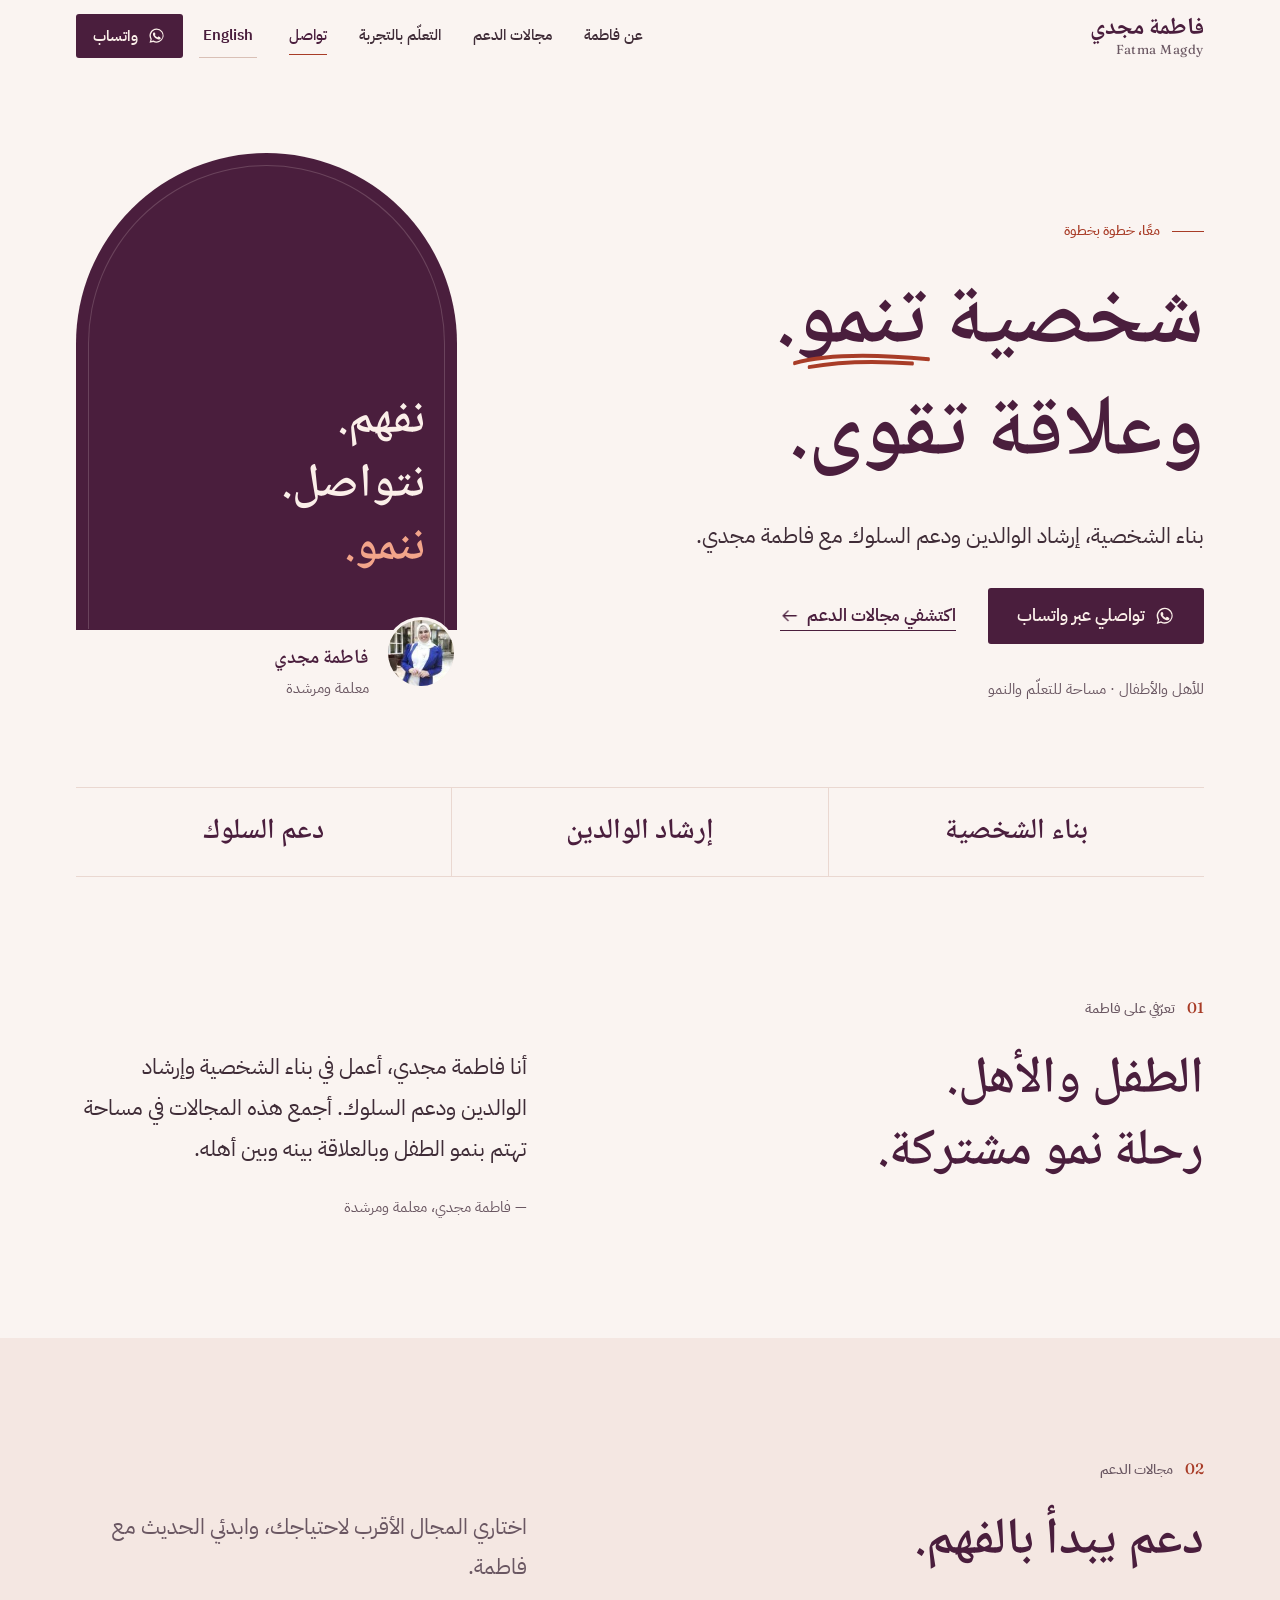
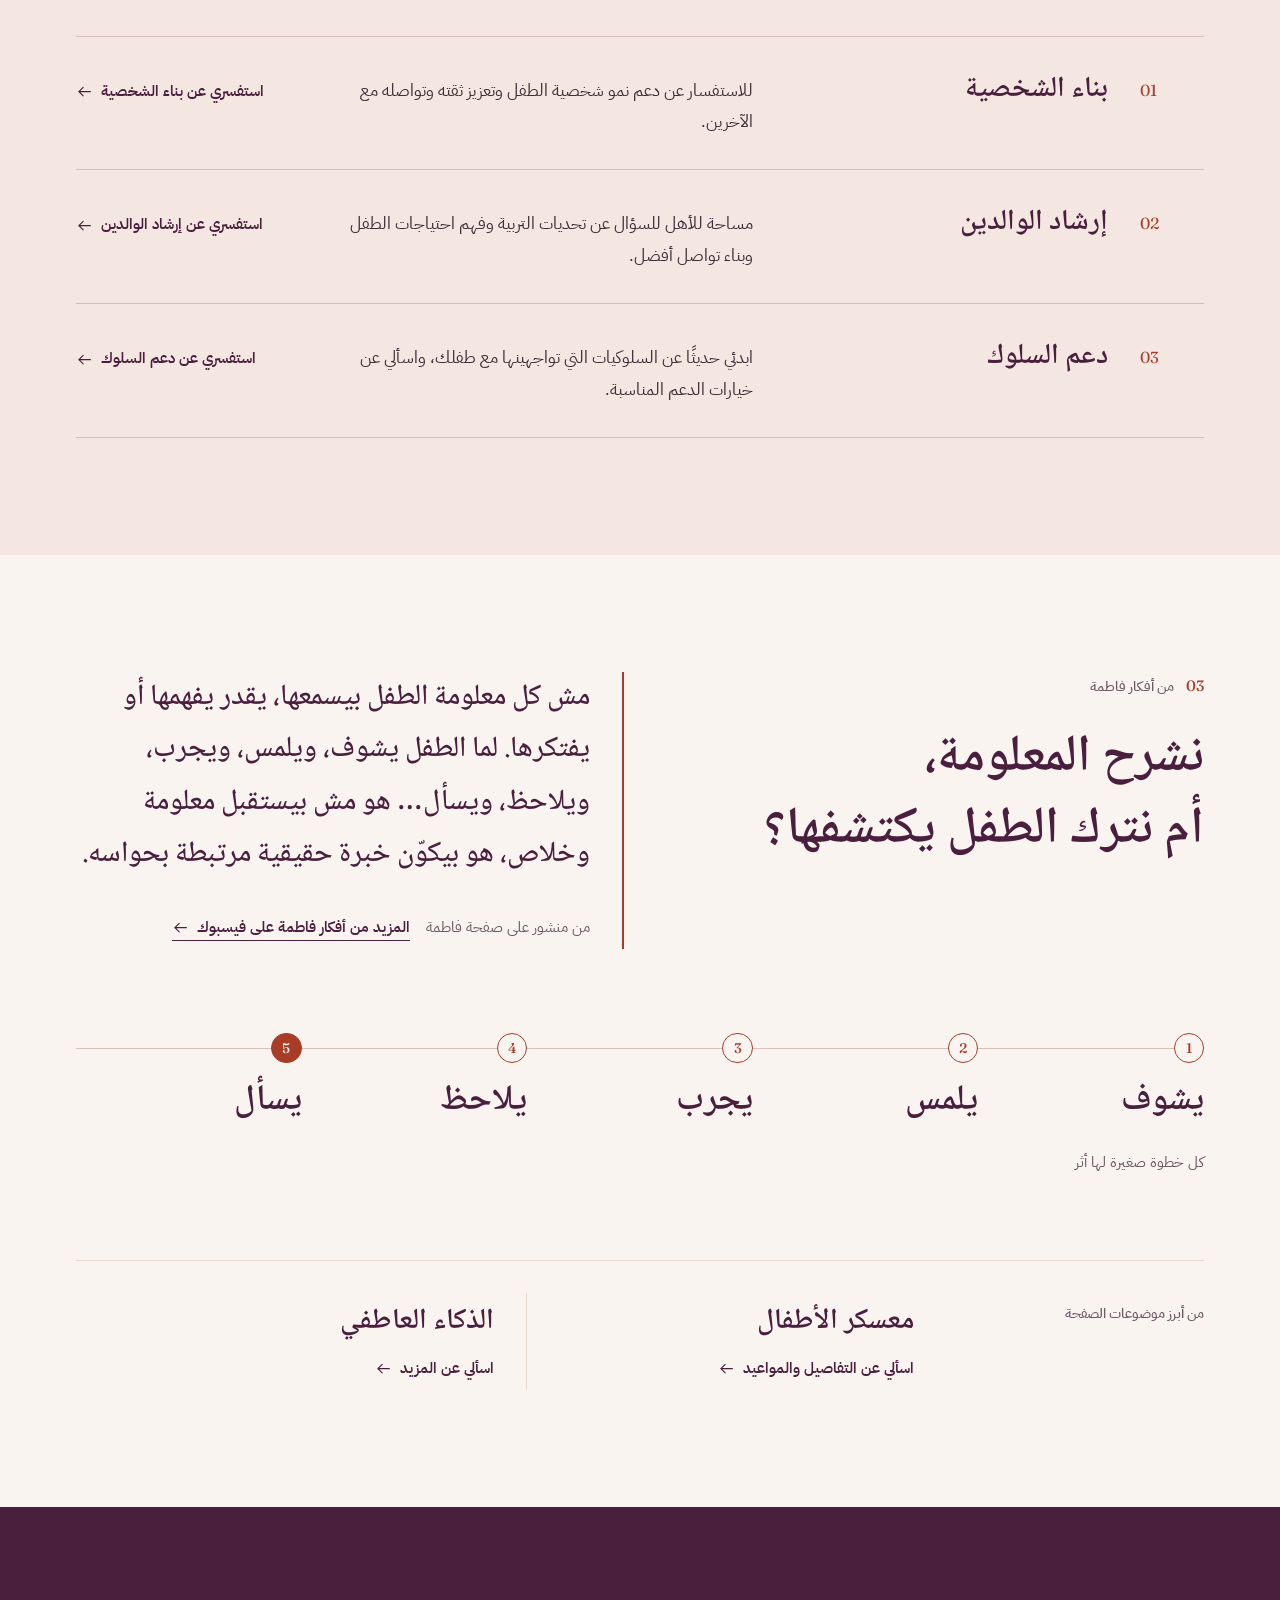
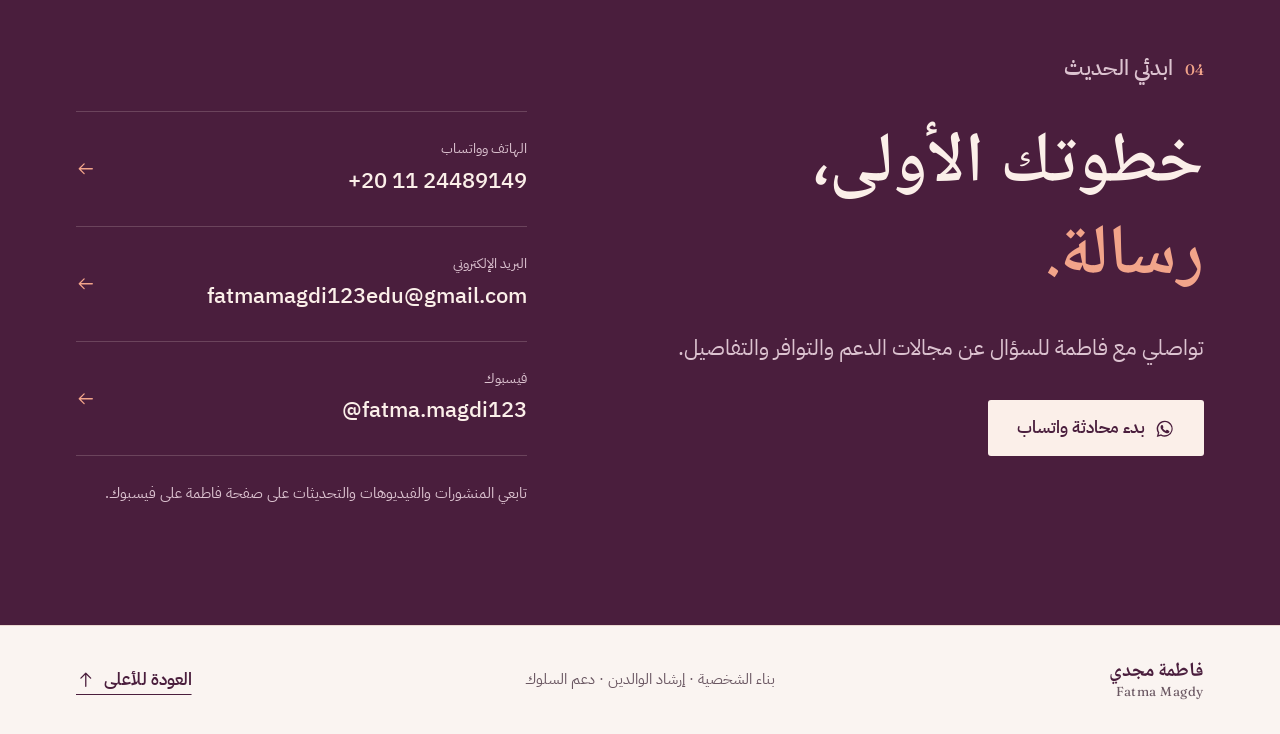
==== commit b265d121: "Switch color palette to berry & blush Replace the deep green palette with a deep berry ink, soft blu" ====
--- a/index.html
+++ b/index.html
@@ -5,12 +5,12 @@
   <meta name="viewport" content="width=device-width,initial-scale=1">
   <title>فاطمة مجدي | بناء الشخصية وإرشاد الوالدين</title>
   <meta name="description" content="فاطمة مجدي — بناء الشخصية، إرشاد الوالدين ودعم السلوك. تواصل عبر واتساب لمعرفة المزيد.">
-  <meta name="theme-color" content="#123a38">
+  <meta name="theme-color" content="#4a1e3d">
   <meta property="og:type" content="website">
   <meta property="og:title" content="فاطمة مجدي | Fatma Magdy">
   <meta property="og:description" content="بناء الشخصية · إرشاد الوالدين · دعم السلوك — Character building · Parent mentoring · Behavior support">
   <meta property="og:image" content="https://wonderful-pebble-048e87f10.5.azurestaticapps.net/portrait.jpg">
-  <link rel="icon" type="image/svg+xml" href="data:image/svg+xml,%3Csvg xmlns='http://www.w3.org/2000/svg' viewBox='0 0 40 40'%3E%3Crect width='40' height='40' rx='8' fill='%23123a38'/%3E%3Ctext x='20' y='28' font-size='24' font-family='Georgia,serif' text-anchor='middle' fill='%23f6f1e8'%3EF%3C/text%3E%3Cpath d='M11 32c6-2 12-2 18 0' stroke='%23d0764a' stroke-width='2' fill='none' stroke-linecap='round'/%3E%3C/svg%3E">
+  <link rel="icon" type="image/svg+xml" href="data:image/svg+xml,%3Csvg xmlns='http://www.w3.org/2000/svg' viewBox='0 0 40 40'%3E%3Crect width='40' height='40' rx='8' fill='%234a1e3d'/%3E%3Ctext x='20' y='28' font-size='24' font-family='Georgia,serif' text-anchor='middle' fill='%23faf4f1'%3EF%3C/text%3E%3Cpath d='M11 32c6-2 12-2 18 0' stroke='%23f2a48a' stroke-width='2' fill='none' stroke-linecap='round'/%3E%3C/svg%3E">
   <link rel="preconnect" href="https://fonts.googleapis.com">
   <link rel="preconnect" href="https://fonts.gstatic.com" crossorigin>
   <link rel="stylesheet" href="https://fonts.googleapis.com/css2?family=Fraunces:opsz,wght@9..144,400;9..144,500;9..144,600&family=IBM+Plex+Sans+Arabic:wght@400;500;600&family=Noto+Naskh+Arabic:wght@500;600;700&display=swap">
--- a/style.css
+++ b/style.css
@@ -3,20 +3,21 @@
    ========================================================================== */
 :root{
   /* Color */
-  --paper:#f6f1e8;
-  --paper-deep:#eee6d8;
-  --ink:#123a38;
-  --ink-deep:#0d2c2a;
-  --text:#2c3f3b;
-  --muted:#56625d;
-  --line:#ddd3c3;
-  --line-strong:#c9bca7;
-  --clay:#b0502a;
-  --clay-soft:#e6a27c;
-  --on-ink:#f3ecdf;
-  --on-ink-muted:#b8c6bf;
-  --on-ink-line:rgba(243,236,223,.16);
-  --focus:#b0502a;
+  --paper:#faf4f1;
+  --paper-deep:#f4e7e2;
+  --ink:#4a1e3d;
+  --ink-deep:#36152c;
+  --text:#3f2c37;
+  --muted:#6a5762;
+  --line:#ead8d1;
+  --line-strong:#d9c0b6;
+  --clay:#a83c27;
+  --clay-soft:#f2a48a;
+  --on-ink:#fbefe9;
+  --on-ink-muted:#dcc3d0;
+  --on-ink-line:rgba(251,239,233,.18);
+  --focus:#a83c27;
+  --shadow:54,21,44;
 
   /* Type */
   --font-ar-display:'Noto Naskh Arabic','Amiri',serif;
@@ -89,7 +90,7 @@
 /* Hand-drawn "teacher's pen" underline */
 .nw{white-space:nowrap}
 .mark{position:relative;display:inline-block;white-space:nowrap}
-.mark::after{content:"";position:absolute;inset-inline:-.04em;bottom:.12em;height:.24em;background:url("data:image/svg+xml,%3Csvg xmlns='http://www.w3.org/2000/svg' viewBox='0 0 200 14' preserveAspectRatio='none'%3E%3Cpath d='M3 9.5C42 4.2 104 2.8 197 6.8M24 12c40-3.4 92-4.3 150-2.4' fill='none' stroke='%23b0502a' stroke-width='2.6' stroke-linecap='round'/%3E%3C/svg%3E") no-repeat center/100% 100%;transform-origin:right center}
+.mark::after{content:"";position:absolute;inset-inline:-.04em;bottom:.12em;height:.24em;background:var(--clay);-webkit-mask:url("data:image/svg+xml,%3Csvg xmlns='http://www.w3.org/2000/svg' viewBox='0 0 200 14' preserveAspectRatio='none'%3E%3Cpath d='M3 9.5C42 4.2 104 2.8 197 6.8M24 12c40-3.4 92-4.3 150-2.4' fill='none' stroke='%23000' stroke-width='2.6' stroke-linecap='round'/%3E%3C/svg%3E") center/100% 100% no-repeat;mask:url("data:image/svg+xml,%3Csvg xmlns='http://www.w3.org/2000/svg' viewBox='0 0 200 14' preserveAspectRatio='none'%3E%3Cpath d='M3 9.5C42 4.2 104 2.8 197 6.8M24 12c40-3.4 92-4.3 150-2.4' fill='none' stroke='%23000' stroke-width='2.6' stroke-linecap='round'/%3E%3C/svg%3E") center/100% 100% no-repeat;transform-origin:right center}
 html[lang=en] .mark::after{bottom:-.06em;transform-origin:left center}
 @media (prefers-reduced-motion:no-preference){
   .mark::after{animation:draw .9s .35s var(--ease) both}
@@ -250,7 +251,7 @@
 .wordmark .wordmark-main{color:var(--ink)}
 .site-footer .wordmark-main{font-size:1.25rem}
 
-.wa-float{position:fixed;inset-inline-end:1rem;bottom:1rem;z-index:40;display:none;place-items:center;width:3.5rem;height:3.5rem;border-radius:50%;background:var(--ink);color:var(--on-ink);border:1px solid rgba(255,255,255,.18);box-shadow:0 10px 24px -12px rgba(13,44,42,.7);opacity:0;transform:translateY(1rem);pointer-events:none;transition:opacity var(--t),transform var(--t) var(--ease)}
+.wa-float{position:fixed;inset-inline-end:1rem;bottom:1rem;z-index:40;display:none;place-items:center;width:3.5rem;height:3.5rem;border-radius:50%;background:var(--ink);color:var(--on-ink);border:1px solid rgba(255,255,255,.18);box-shadow:0 10px 24px -12px rgba(var(--shadow),.7);opacity:0;transform:translateY(1rem);pointer-events:none;transition:opacity var(--t),transform var(--t) var(--ease)}
 .wa-float .i{width:1.6rem;height:1.6rem}
 .wa-float.is-visible{opacity:1;transform:none;pointer-events:auto}
 
@@ -268,7 +269,7 @@
   :root{--header-h:4rem}
   .menu-btn{display:inline-flex}
   .header-tools{margin-inline-start:auto}
-  .site-nav{position:fixed;inset:var(--header-h) 0 auto;flex-direction:column;align-items:stretch;gap:0;margin:0;padding:var(--s2) var(--gutter) var(--s6);background:var(--paper);border-bottom:1px solid var(--line);box-shadow:0 24px 40px -32px rgba(13,44,42,.6);visibility:hidden;opacity:0;transform:translateY(-.5rem);transition:opacity var(--t),transform var(--t) var(--ease),visibility var(--t)}
+  .site-nav{position:fixed;inset:var(--header-h) 0 auto;flex-direction:column;align-items:stretch;gap:0;margin:0;padding:var(--s2) var(--gutter) var(--s6);background:var(--paper);border-bottom:1px solid var(--line);box-shadow:0 24px 40px -32px rgba(var(--shadow),.6);visibility:hidden;opacity:0;transform:translateY(-.5rem);transition:opacity var(--t),transform var(--t) var(--ease),visibility var(--t)}
   .site-nav.is-open{visibility:visible;opacity:1;transform:none}
   .site-nav>a:not(.btn){font-family:var(--font-ar-display);font-size:1.5rem;font-weight:600;color:var(--ink);padding-block:var(--s4);border-bottom:1px solid var(--line)}
   html[lang=en] .site-nav>a:not(.btn){font-family:var(--font-en-display);font-weight:500}
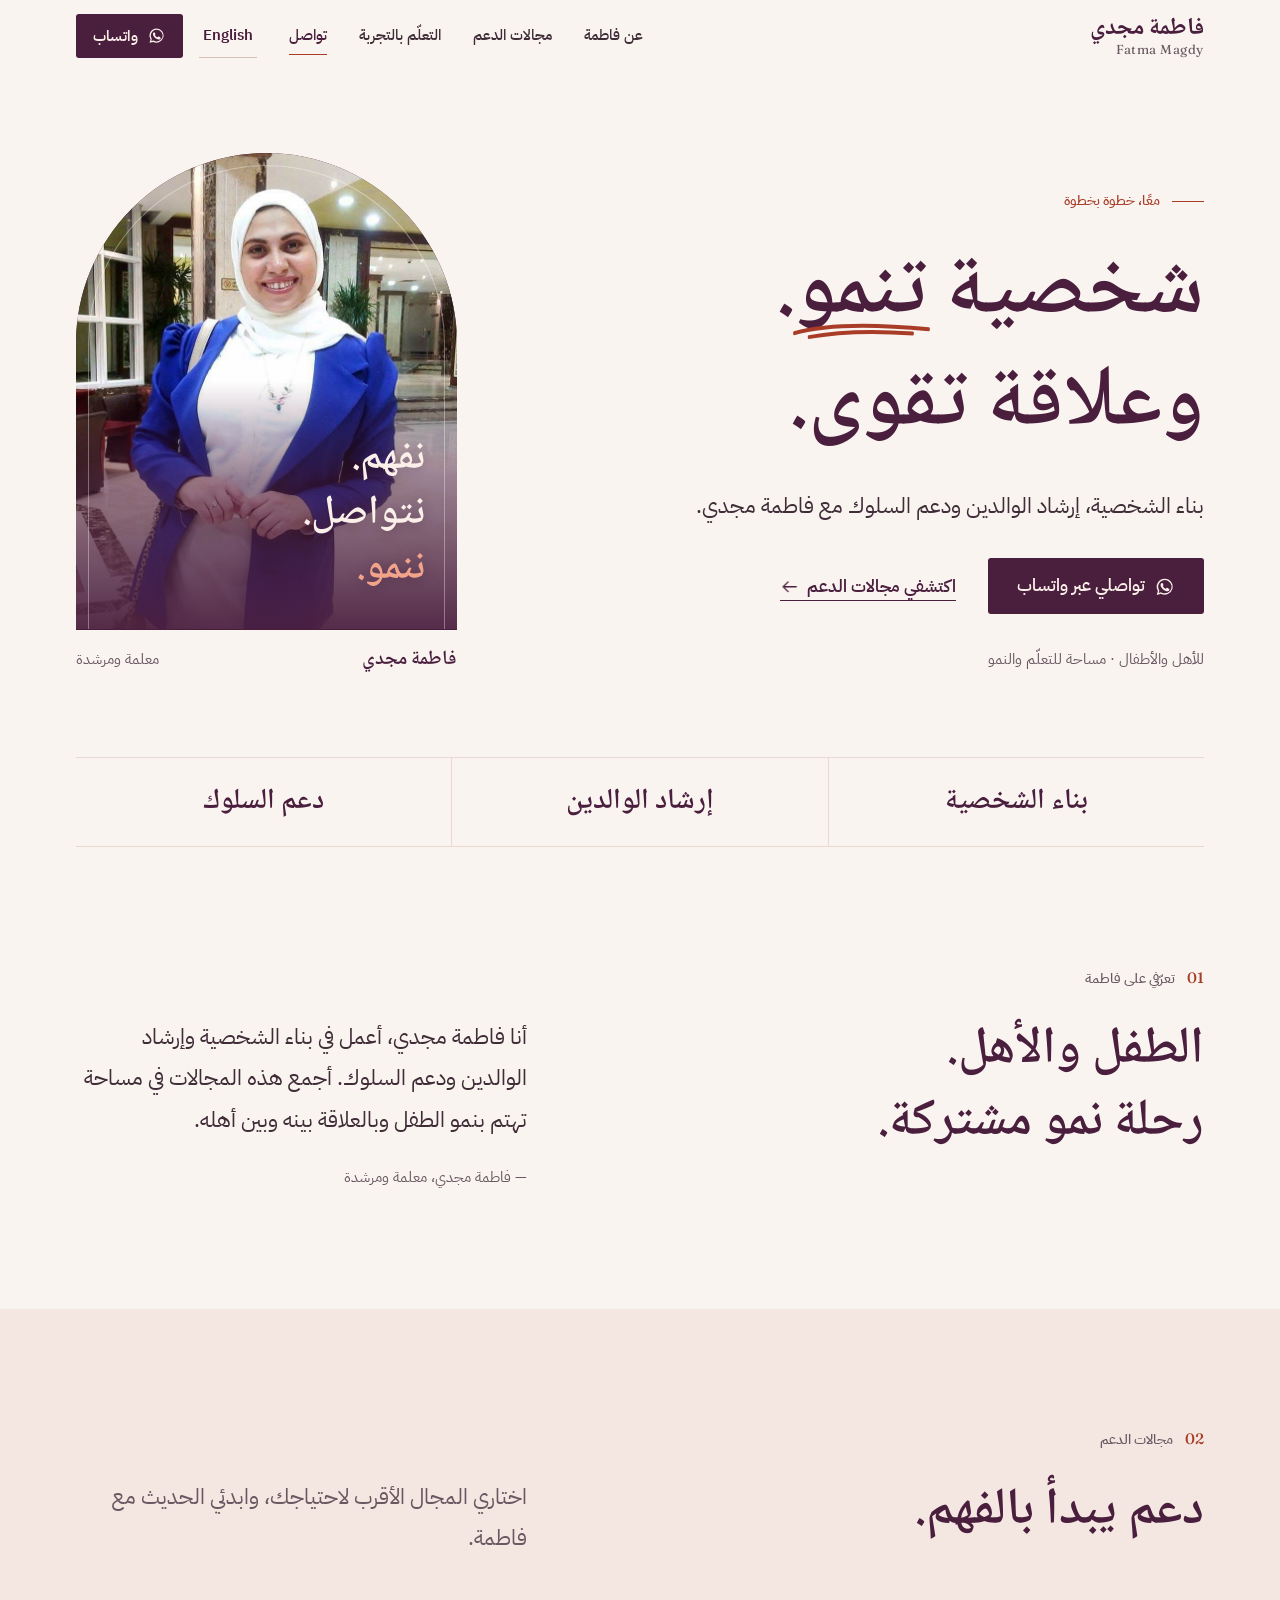
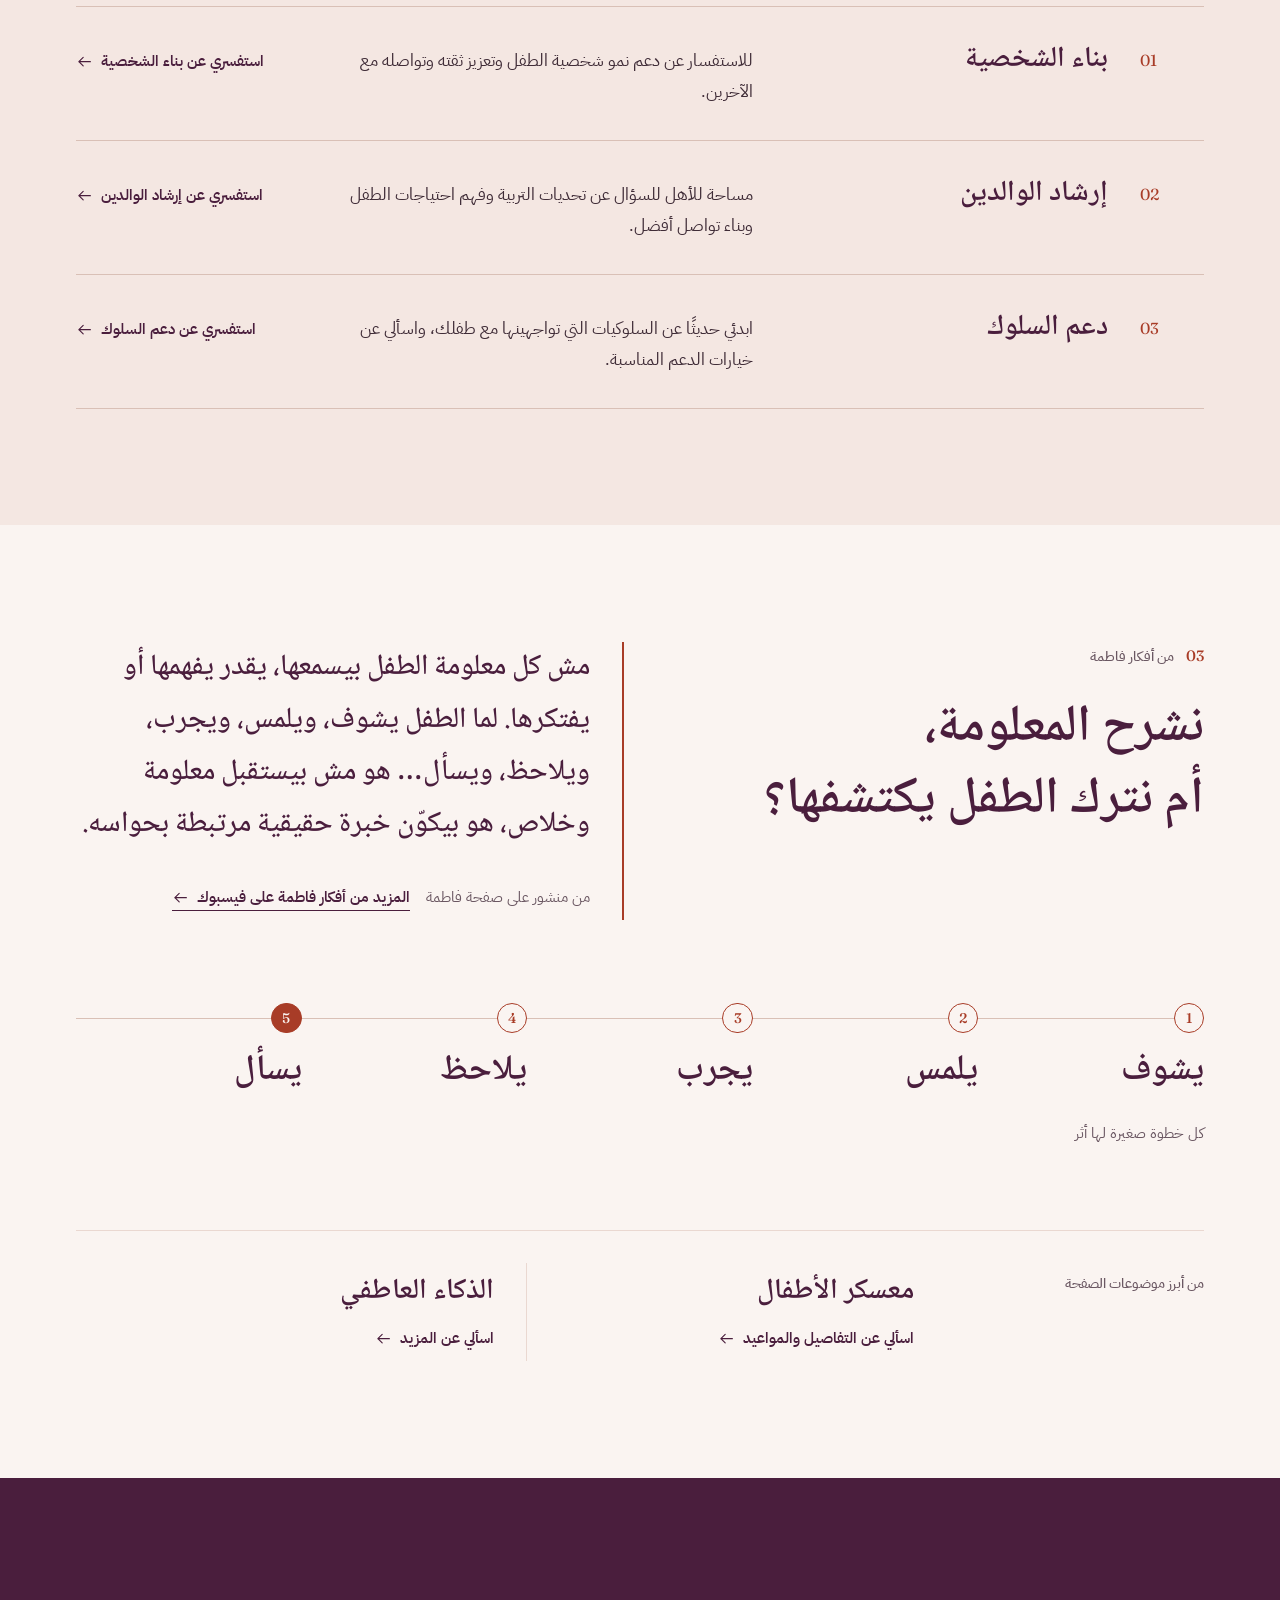
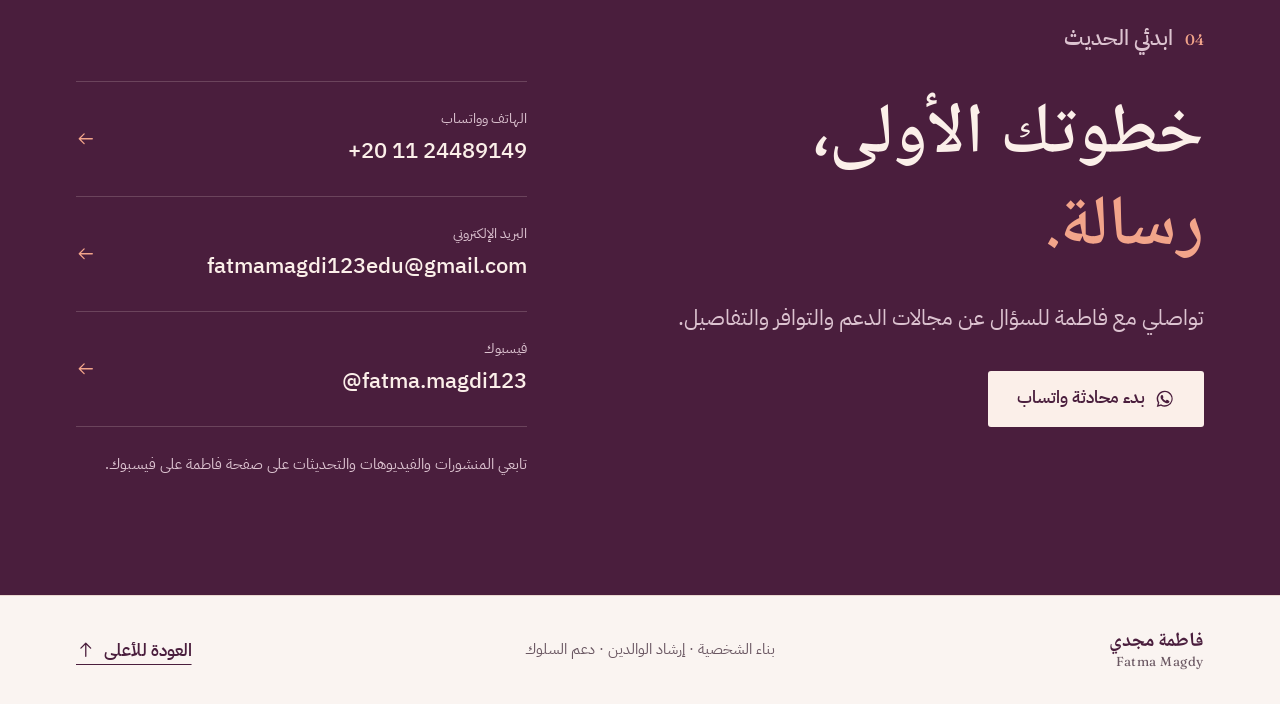
==== commit b8661396: "Use Fatma's new photo in the hero arch - portrait-arch.jpg (4:5) fills the hero arch with a soft ber" ====
--- a/index.html
+++ b/index.html
@@ -65,14 +65,12 @@
 
       <figure class="hero-visual">
         <div class="arch">
+          <img class="arch-photo" src="portrait-arch.jpg" alt="فاطمة مجدي" width="768" height="960" fetchpriority="high">
           <p class="arch-words" data-ar="<span>نفهم.</span><span>نتواصل.</span><em>ننمو.</em>" data-en="<span>Understand.</span><span>Connect.</span><em>Grow.</em>"><span>نفهم.</span><span>نتواصل.</span><em>ننمو.</em></p>
         </div>
         <figcaption class="person">
-          <img class="person-photo" src="portrait.jpg" alt="فاطمة مجدي" width="240" height="240">
-          <span>
-            <strong data-ar="فاطمة مجدي" data-en="Fatma Magdy">فاطمة مجدي</strong>
-            <span data-ar="معلمة ومرشدة" data-en="Teacher &amp; mentor">معلمة ومرشدة</span>
-          </span>
+          <strong data-ar="فاطمة مجدي" data-en="Fatma Magdy">فاطمة مجدي</strong>
+          <span data-ar="معلمة ومرشدة" data-en="Teacher &amp; mentor">معلمة ومرشدة</span>
         </figcaption>
       </figure>
     </div>
--- a/style.css
+++ b/style.css
@@ -152,15 +152,17 @@
 .hero-note{margin-top:var(--s6);font-size:var(--fs-small);color:var(--muted)}
 
 .hero-visual{display:flex;flex-direction:column;align-items:stretch}
-.arch{background:var(--ink);color:var(--on-ink);border-radius:999px 999px 0 0;aspect-ratio:4/5;display:flex;align-items:flex-end;padding:var(--s6) var(--s6) var(--s7);position:relative;overflow:hidden}
-.arch::before{content:"";position:absolute;inset:.75rem .75rem 0;border:1px solid var(--on-ink-line);border-bottom:0;border-radius:999px 999px 0 0;pointer-events:none}
-.arch-words{display:flex;flex-direction:column;color:var(--on-ink);font-size:clamp(2rem,1.2rem + 2.2vw,3.25rem);line-height:1.35}
+.arch{background:var(--ink);color:var(--on-ink);border-radius:999px 999px 0 0;aspect-ratio:4/5;display:flex;align-items:flex-end;padding:var(--s6) var(--s6) var(--s6);position:relative;overflow:hidden;isolation:isolate}
+.arch-photo{position:absolute;inset:0;width:100%;height:100%;object-fit:cover;object-position:50% 18%;z-index:-2;transition:transform 1.2s var(--ease)}
+.arch::after{content:"";position:absolute;inset:0;z-index:-1;background:linear-gradient(to bottom,transparent 48%,color-mix(in srgb,var(--ink) 55%,transparent) 68%,color-mix(in srgb,var(--ink) 94%,transparent) 100%)}
+.hero-visual:hover .arch-photo{transform:scale(1.025)}
+.arch::before{content:"";position:absolute;inset:.75rem .75rem 0;z-index:1;border:1px solid rgba(255,255,255,.35);border-bottom:0;border-radius:999px 999px 0 0;pointer-events:none}
+.arch-words{position:relative;z-index:2;display:flex;flex-direction:column;color:var(--on-ink);font-size:clamp(1.75rem,1.1rem + 1.8vw,2.75rem);line-height:1.35;text-shadow:0 1px 12px rgba(var(--shadow),.35)}
 html[lang=en] .arch-words{line-height:1.1}
 .arch-words em{color:var(--clay-soft)}
-.person{display:flex;align-items:center;gap:var(--s4);padding-top:var(--s4);border-top:1px solid var(--ink)}
-.person-photo{width:4.5rem;height:4.5rem;border-radius:50%;object-fit:cover;object-position:50% 30%;margin-top:-2.75rem;border:3px solid var(--paper);background:var(--paper-deep);position:relative}
+.person{display:flex;align-items:baseline;justify-content:space-between;gap:var(--s4);padding-top:var(--s4);border-top:1px solid var(--ink)}
 .person strong{display:block;font-size:1.25rem;line-height:1.3}
-.person span span{font-size:var(--fs-small);color:var(--muted)}
+.person>span{font-size:var(--fs-small);color:var(--muted)}
 
 .pillars{display:flex;flex-wrap:wrap;margin-top:clamp(3rem,2rem + 4vw,6rem);border-block:1px solid var(--line)}
 .pillars li{flex:1 1 0;padding:var(--s5) 0;font-family:var(--font-ar-display);font-size:var(--fs-h3);font-weight:600;color:var(--ink);text-align:center;line-height:1.4}
@@ -300,16 +302,8 @@
   .hero-actions .btn{width:100%}
   .hero-actions .link-arrow{align-self:center}
   .hero-note{text-align:center;margin-top:var(--s4)}
-  /* Arch becomes a compact horizontal band on phones */
-  .hero-visual{display:grid;grid-template-columns:auto 1fr;align-items:center;column-gap:var(--s4);border-top:1px solid var(--ink);padding-top:var(--s5)}
-  .arch{grid-column:2;grid-row:1;aspect-ratio:auto;background:none;padding:0;border-radius:0;align-items:center}
-  .arch::before{display:none}
-  .arch-words{flex-direction:row;flex-wrap:wrap;gap:0 .45em;font-size:1.375rem;color:var(--ink)}
-  .arch-words em{color:var(--clay)}
-  .person{display:contents}
-  .person-photo{grid-column:1;grid-row:1/3;margin:0;width:4.75rem;height:4.75rem;border:0}
-  .person>span{grid-column:2;grid-row:2}
-  .person strong{display:inline;font-size:1rem;margin-inline-end:.4em}
+  .arch{aspect-ratio:5/6;padding:var(--s5)}
+  .arch-words{font-size:1.75rem}
   .pillars{flex-direction:column;margin-top:var(--s7)}
   .pillars li{text-align:start;padding:var(--s4) 0;font-size:1.25rem}
   .pillars li+li{border-inline-start:0;border-top:1px solid var(--line)}
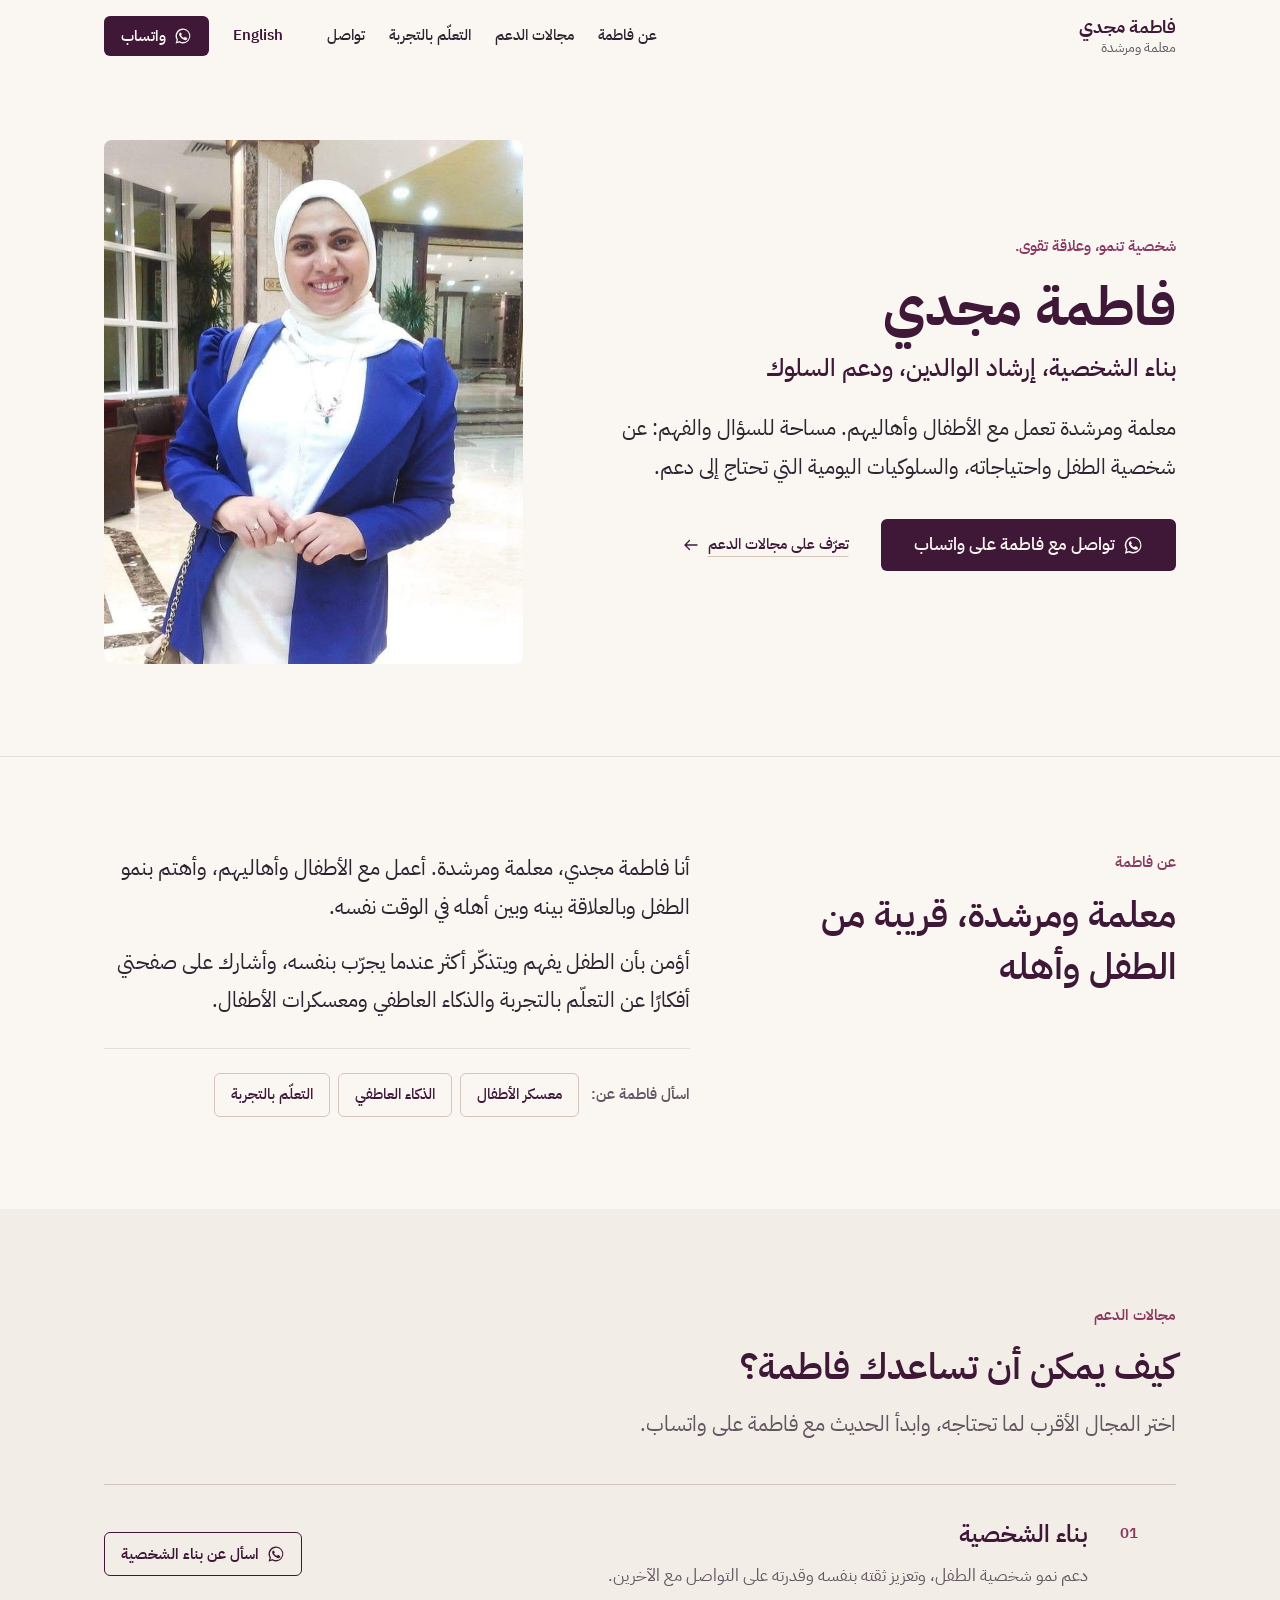
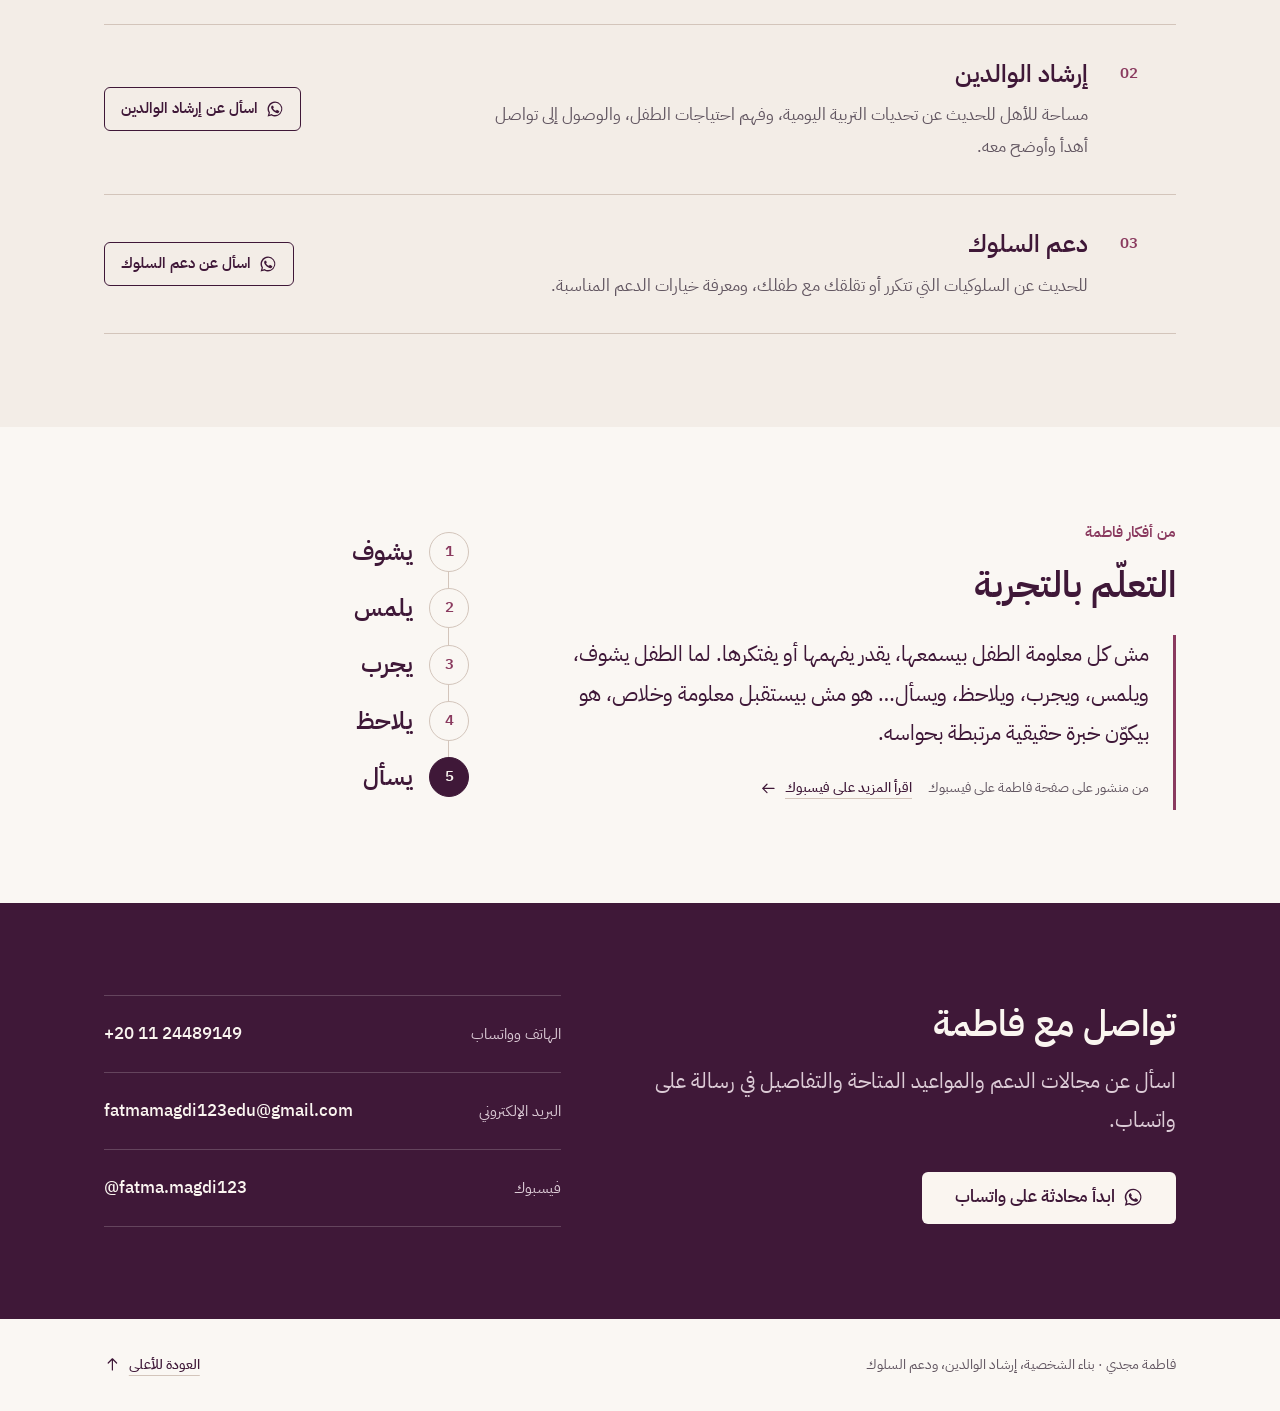
==== commit a42ffdfc: "Redesign: clearer hero, real about section, single typeface - Hero states Fatma's name, role and the" ====
--- a/index.html
+++ b/index.html
@@ -4,40 +4,40 @@
   <meta charset="UTF-8">
   <meta name="viewport" content="width=device-width,initial-scale=1">
   <title>فاطمة مجدي | بناء الشخصية وإرشاد الوالدين</title>
-  <meta name="description" content="فاطمة مجدي — بناء الشخصية، إرشاد الوالدين ودعم السلوك. تواصل عبر واتساب لمعرفة المزيد.">
-  <meta name="theme-color" content="#4a1e3d">
+  <meta name="description" content="فاطمة مجدي، معلمة ومرشدة — بناء الشخصية، إرشاد الوالدين ودعم السلوك. تواصل مع فاطمة عبر واتساب.">
+  <meta name="theme-color" content="#3f1838">
   <meta property="og:type" content="website">
   <meta property="og:title" content="فاطمة مجدي | Fatma Magdy">
   <meta property="og:description" content="بناء الشخصية · إرشاد الوالدين · دعم السلوك — Character building · Parent mentoring · Behavior support">
   <meta property="og:image" content="https://wonderful-pebble-048e87f10.5.azurestaticapps.net/portrait.jpg">
-  <link rel="icon" type="image/svg+xml" href="data:image/svg+xml,%3Csvg xmlns='http://www.w3.org/2000/svg' viewBox='0 0 40 40'%3E%3Crect width='40' height='40' rx='8' fill='%234a1e3d'/%3E%3Ctext x='20' y='28' font-size='24' font-family='Georgia,serif' text-anchor='middle' fill='%23faf4f1'%3EF%3C/text%3E%3Cpath d='M11 32c6-2 12-2 18 0' stroke='%23f2a48a' stroke-width='2' fill='none' stroke-linecap='round'/%3E%3C/svg%3E">
+  <link rel="icon" type="image/svg+xml" href="data:image/svg+xml,%3Csvg xmlns='http://www.w3.org/2000/svg' viewBox='0 0 40 40'%3E%3Crect width='40' height='40' rx='8' fill='%233f1838'/%3E%3Ctext x='20' y='27.5' font-size='22' font-family='Arial,sans-serif' font-weight='700' text-anchor='middle' fill='%23faf7f3'%3EF%3C/text%3E%3C/svg%3E">
   <link rel="preconnect" href="https://fonts.googleapis.com">
   <link rel="preconnect" href="https://fonts.gstatic.com" crossorigin>
-  <link rel="stylesheet" href="https://fonts.googleapis.com/css2?family=Fraunces:opsz,wght@9..144,400;9..144,500;9..144,600&family=IBM+Plex+Sans+Arabic:wght@400;500;600&family=Noto+Naskh+Arabic:wght@500;600;700&display=swap">
+  <link rel="stylesheet" href="https://fonts.googleapis.com/css2?family=IBM+Plex+Sans+Arabic:wght@400;500;600;700&display=swap">
   <link rel="stylesheet" href="style.css">
   <script src="script.js" defer></script>
 </head>
 <body>
 <svg width="0" height="0" style="position:absolute" aria-hidden="true" focusable="false">
   <symbol id="i-wa" viewBox="0 0 24 24"><path fill="currentColor" d="M12.04 2a9.9 9.9 0 0 0-8.5 15l-1.4 5 5.1-1.3A9.9 9.9 0 1 0 12.04 2Zm0 18.1a8.2 8.2 0 0 1-4.2-1.2l-.3-.2-3 .8.8-3-.2-.3a8.2 8.2 0 1 1 6.9 3.9Zm4.5-6.1c-.2-.1-1.5-.7-1.7-.8-.2-.1-.4-.1-.6.1l-.8 1c-.1.2-.3.2-.5.1a6.7 6.7 0 0 1-3.3-2.9c-.3-.4.2-.4.7-1.4.1-.2 0-.3 0-.4l-.8-1.8c-.2-.5-.4-.4-.6-.4h-.5a1 1 0 0 0-.7.3 3 3 0 0 0-.9 2.2 5.2 5.2 0 0 0 1.1 2.8 11.9 11.9 0 0 0 4.6 4c1.7.7 2.3.8 3.2.7.5-.1 1.5-.6 1.8-1.2.2-.6.2-1.1.1-1.2l-.5-.3Z"/></symbol>
-  <symbol id="i-arrow" viewBox="0 0 24 24"><path fill="none" stroke="currentColor" stroke-width="1.6" stroke-linecap="round" stroke-linejoin="round" d="M4 12h16m-6-6 6 6-6 6"/></symbol>
+  <symbol id="i-arrow" viewBox="0 0 24 24"><path fill="none" stroke="currentColor" stroke-width="1.75" stroke-linecap="round" stroke-linejoin="round" d="M4 12h16m-6-6 6 6-6 6"/></symbol>
 </svg>
 
 <a class="skip" href="#main" data-ar="تخطَّ إلى المحتوى" data-en="Skip to content">تخطَّ إلى المحتوى</a>
 
 <header class="site-header" id="top">
   <div class="container header-bar">
-    <a class="wordmark" href="#home">
-      <span class="wordmark-main" data-ar="فاطمة مجدي" data-en="Fatma Magdy">فاطمة مجدي</span>
-      <span class="wordmark-alt" data-ar="Fatma Magdy" data-en="فاطمة مجدي" lang="en">Fatma Magdy</span>
+    <a class="brand" href="#home">
+      <span class="brand-name" data-ar="فاطمة مجدي" data-en="Fatma Magdy">فاطمة مجدي</span>
+      <span class="brand-role" data-ar="معلمة ومرشدة" data-en="Teacher &amp; mentor">معلمة ومرشدة</span>
     </a>
 
     <nav class="site-nav" id="site-nav" aria-label="Main navigation">
       <a href="#about" data-ar="عن فاطمة" data-en="About">عن فاطمة</a>
       <a href="#support" data-ar="مجالات الدعم" data-en="Support">مجالات الدعم</a>
-      <a href="#insights" data-ar="التعلّم بالتجربة" data-en="Learning by doing">التعلّم بالتجربة</a>
+      <a href="#learning" data-ar="التعلّم بالتجربة" data-en="Learning by doing">التعلّم بالتجربة</a>
       <a href="#contact" data-ar="تواصل" data-en="Contact">تواصل</a>
-      <a class="btn btn-primary nav-cta" href="https://wa.me/201124489149" target="_blank" rel="noopener"><svg class="i"><use href="#i-wa"/></svg><span data-ar="تواصلي عبر واتساب" data-en="Connect on WhatsApp">تواصلي عبر واتساب</span></a>
+      <a class="btn btn-primary nav-cta" href="https://wa.me/201124489149" target="_blank" rel="noopener"><svg class="i"><use href="#i-wa"/></svg><span data-ar="تواصل مع فاطمة على واتساب" data-en="Message Fatma on WhatsApp">تواصل مع فاطمة على واتساب</span></a>
     </nav>
 
     <div class="header-tools">
@@ -53,152 +53,125 @@
   <section class="hero" id="home">
     <div class="container hero-grid">
       <div class="hero-text">
-        <p class="eyebrow" data-ar="معًا، خطوة بخطوة" data-en="Growing together, step by step">معًا، خطوة بخطوة</p>
-        <h1 class="display" data-ar="شخصية <span class=&quot;nw&quot;><span class=&quot;mark&quot;>تنمو</span>.</span><br>وعلاقة تقوى." data-en="Growing <span class=&quot;nw&quot;><span class=&quot;mark&quot;>character</span>.</span><br>Stronger connections.">شخصية <span class="nw"><span class="mark">تنمو</span>.</span><br>وعلاقة تقوى.</h1>
-        <p class="lead" data-ar="بناء الشخصية، إرشاد الوالدين ودعم السلوك مع فاطمة مجدي." data-en="Character building, parent mentoring, and behavior support with Fatma Magdy.">بناء الشخصية، إرشاد الوالدين ودعم السلوك مع فاطمة مجدي.</p>
+        <p class="tagline" data-ar="شخصية تنمو، وعلاقة تقوى." data-en="Growing character, stronger connections.">شخصية تنمو، وعلاقة تقوى.</p>
+        <h1 class="hero-title">
+          <span class="hero-name" data-ar="فاطمة مجدي" data-en="Fatma Magdy">فاطمة مجدي</span>
+          <span class="hero-services" data-ar="بناء الشخصية، إرشاد الوالدين، ودعم السلوك" data-en="Character building, parent mentoring, and behavior support">بناء الشخصية، إرشاد الوالدين، ودعم السلوك</span>
+        </h1>
+        <p class="hero-lead" data-ar="معلمة ومرشدة تعمل مع الأطفال وأهاليهم. مساحة للسؤال والفهم: عن شخصية الطفل واحتياجاته، والسلوكيات اليومية التي تحتاج إلى دعم." data-en="A teacher and mentor working with children and their parents. A place to ask and understand: about a child’s character and needs, and the everyday behaviors that need support.">معلمة ومرشدة تعمل مع الأطفال وأهاليهم. مساحة للسؤال والفهم: عن شخصية الطفل واحتياجاته، والسلوكيات اليومية التي تحتاج إلى دعم.</p>
         <div class="hero-actions">
-          <a class="btn btn-primary btn-lg" href="https://wa.me/201124489149" target="_blank" rel="noopener"><svg class="i"><use href="#i-wa"/></svg><span data-ar="تواصلي عبر واتساب" data-en="Connect on WhatsApp">تواصلي عبر واتساب</span></a>
-          <a class="link-arrow" href="#support"><span data-ar="اكتشفي مجالات الدعم" data-en="Explore support">اكتشفي مجالات الدعم</span><svg class="i"><use href="#i-arrow"/></svg></a>
+          <a class="btn btn-primary btn-lg" href="https://wa.me/201124489149" target="_blank" rel="noopener"><svg class="i"><use href="#i-wa"/></svg><span data-ar="تواصل مع فاطمة على واتساب" data-en="Message Fatma on WhatsApp">تواصل مع فاطمة على واتساب</span></a>
+          <a class="text-link" href="#support"><span data-ar="تعرّف على مجالات الدعم" data-en="See the support areas">تعرّف على مجالات الدعم</span><svg class="i"><use href="#i-arrow"/></svg></a>
         </div>
-        <p class="hero-note" data-ar="للأهل والأطفال · مساحة للتعلّم والنمو" data-en="For parents &amp; children · Room to learn and grow">للأهل والأطفال · مساحة للتعلّم والنمو</p>
       </div>
-
-      <figure class="hero-visual">
-        <div class="arch">
-          <img class="arch-photo" src="portrait-arch.jpg" alt="فاطمة مجدي" width="768" height="960" fetchpriority="high">
-          <p class="arch-words" data-ar="<span>نفهم.</span><span>نتواصل.</span><em>ننمو.</em>" data-en="<span>Understand.</span><span>Connect.</span><em>Grow.</em>"><span>نفهم.</span><span>نتواصل.</span><em>ننمو.</em></p>
-        </div>
-        <figcaption class="person">
-          <strong data-ar="فاطمة مجدي" data-en="Fatma Magdy">فاطمة مجدي</strong>
-          <span data-ar="معلمة ومرشدة" data-en="Teacher &amp; mentor">معلمة ومرشدة</span>
-        </figcaption>
+      <figure class="hero-photo">
+        <img src="portrait-hero.jpg" alt="فاطمة مجدي" width="768" height="960" fetchpriority="high">
       </figure>
-    </div>
-
-    <div class="container">
-      <ul class="pillars" aria-label="Mentoring areas">
-        <li data-ar="بناء الشخصية" data-en="Character building">بناء الشخصية</li>
-        <li data-ar="إرشاد الوالدين" data-en="Parent mentoring">إرشاد الوالدين</li>
-        <li data-ar="دعم السلوك" data-en="Behavior support">دعم السلوك</li>
-      </ul>
     </div>
   </section>
 
   <!-- About -->
-  <section class="section about" id="about">
+  <section class="section about" id="about" aria-labelledby="about-title">
     <div class="container about-grid">
-      <p class="section-label"><span class="num">01</span><span data-ar="تعرّفي على فاطمة" data-en="Meet Fatma">تعرّفي على فاطمة</span></p>
-      <h2 class="h2" data-ar="الطفل والأهل.<br>رحلة نمو مشتركة." data-en="Children and parents.<br>A shared journey.">الطفل والأهل.<br>رحلة نمو مشتركة.</h2>
+      <div class="about-intro">
+        <p class="eyebrow" data-ar="عن فاطمة" data-en="About Fatma">عن فاطمة</p>
+        <h2 class="h2" id="about-title" data-ar="معلمة ومرشدة، قريبة من الطفل وأهله" data-en="A teacher and mentor, close to children and their families">معلمة ومرشدة، قريبة من الطفل وأهله</h2>
+      </div>
       <div class="about-body">
-        <p data-ar="أنا فاطمة مجدي، أعمل في بناء الشخصية وإرشاد الوالدين ودعم السلوك. أجمع هذه المجالات في مساحة تهتم بنمو الطفل وبالعلاقة بينه وبين أهله." data-en="I’m Fatma Magdy. My work focuses on character building, parent mentoring, and behavior support, bringing together a child’s growth and the relationships around them.">أنا فاطمة مجدي، أعمل في بناء الشخصية وإرشاد الوالدين ودعم السلوك. أجمع هذه المجالات في مساحة تهتم بنمو الطفل وبالعلاقة بينه وبين أهله.</p>
-        <p class="signature" data-ar="— فاطمة مجدي، معلمة ومرشدة" data-en="— Fatma Magdy, teacher &amp; mentor">— فاطمة مجدي، معلمة ومرشدة</p>
+        <p data-ar="أنا فاطمة مجدي، معلمة ومرشدة. أعمل مع الأطفال وأهاليهم، وأهتم بنمو الطفل وبالعلاقة بينه وبين أهله في الوقت نفسه." data-en="I’m Fatma Magdy, a teacher and mentor. I work with children and their parents, caring about a child’s growth and the relationship with their family at the same time.">أنا فاطمة مجدي، معلمة ومرشدة. أعمل مع الأطفال وأهاليهم، وأهتم بنمو الطفل وبالعلاقة بينه وبين أهله في الوقت نفسه.</p>
+        <p data-ar="أؤمن بأن الطفل يفهم ويتذكّر أكثر عندما يجرّب بنفسه، وأشارك على صفحتي أفكارًا عن التعلّم بالتجربة والذكاء العاطفي ومعسكرات الأطفال." data-en="I believe children understand and remember more when they try things themselves, and I share ideas on my page about learning by doing, emotional intelligence, and children’s camps.">أؤمن بأن الطفل يفهم ويتذكّر أكثر عندما يجرّب بنفسه، وأشارك على صفحتي أفكارًا عن التعلّم بالتجربة والذكاء العاطفي ومعسكرات الأطفال.</p>
+        <div class="about-topics">
+          <p class="about-topics-label" data-ar="اسأل فاطمة عن:" data-en="Ask Fatma about:">اسأل فاطمة عن:</p>
+          <ul>
+            <li><a data-wa="camps" href="https://wa.me/201124489149?text=%D9%85%D8%B1%D8%AD%D8%A8%D9%8B%D8%A7%20%D9%81%D8%A7%D8%B7%D9%85%D8%A9%D8%8C%20%D8%A3%D8%AD%D8%A8%20%D8%A3%D8%B9%D8%B1%D9%81%20%D8%AA%D9%81%D8%A7%D8%B5%D9%8A%D9%84%20%D9%85%D8%B9%D8%B3%D9%83%D8%B1%20%D8%A7%D9%84%D8%A3%D8%B7%D9%81%D8%A7%D9%84." target="_blank" rel="noopener" data-ar="معسكر الأطفال" data-en="Children’s camps">معسكر الأطفال</a></li>
+            <li><a data-wa="ei" href="https://wa.me/201124489149?text=%D9%85%D8%B1%D8%AD%D8%A8%D9%8B%D8%A7%20%D9%81%D8%A7%D8%B7%D9%85%D8%A9%D8%8C%20%D8%A3%D8%AD%D8%A8%20%D8%A3%D8%B9%D8%B1%D9%81%20%D8%A3%D9%83%D8%AB%D8%B1%20%D8%B9%D9%86%20%D8%A7%D9%84%D8%B0%D9%83%D8%A7%D8%A1%20%D8%A7%D9%84%D8%B9%D8%A7%D8%B7%D9%81%D9%8A." target="_blank" rel="noopener" data-ar="الذكاء العاطفي" data-en="Emotional intelligence">الذكاء العاطفي</a></li>
+            <li><a href="#learning" data-ar="التعلّم بالتجربة" data-en="Learning by doing">التعلّم بالتجربة</a></li>
+          </ul>
+        </div>
       </div>
     </div>
   </section>
 
   <!-- Support -->
-  <section class="section support" id="support">
+  <section class="section support" id="support" aria-labelledby="support-title">
     <div class="container">
-      <div class="support-head">
-        <p class="section-label"><span class="num">02</span><span data-ar="مجالات الدعم" data-en="Ways to connect">مجالات الدعم</span></p>
-        <h2 class="h2" data-ar="دعم يبدأ بالفهم." data-en="Support starts with understanding.">دعم يبدأ بالفهم.</h2>
-        <p class="muted" data-ar="اختاري المجال الأقرب لاحتياجك، وابدئي الحديث مع فاطمة." data-en="Choose the area closest to your needs and start a conversation with Fatma.">اختاري المجال الأقرب لاحتياجك، وابدئي الحديث مع فاطمة.</p>
+      <div class="section-head">
+        <p class="eyebrow" data-ar="مجالات الدعم" data-en="Support areas">مجالات الدعم</p>
+        <h2 class="h2" id="support-title" data-ar="كيف يمكن أن تساعدك فاطمة؟" data-en="How can Fatma help?">كيف يمكن أن تساعدك فاطمة؟</h2>
+        <p data-ar="اختر المجال الأقرب لما تحتاجه، وابدأ الحديث مع فاطمة على واتساب." data-en="Choose the area closest to what you need and start a conversation with Fatma on WhatsApp.">اختر المجال الأقرب لما تحتاجه، وابدأ الحديث مع فاطمة على واتساب.</p>
       </div>
 
-      <ol class="support-list">
-        <li>
-          <a class="support-row" data-wa="character" href="https://wa.me/201124489149?text=%D9%85%D8%B1%D8%AD%D8%A8%D9%8B%D8%A7%20%D9%81%D8%A7%D8%B7%D9%85%D8%A9%D8%8C%20%D8%A3%D8%AD%D8%A8%20%D8%A3%D8%B3%D8%A3%D9%84%20%D8%B9%D9%86%20%D8%A8%D9%86%D8%A7%D8%A1%20%D8%A7%D9%84%D8%B4%D8%AE%D8%B5%D9%8A%D8%A9." target="_blank" rel="noopener">
-            <span class="row-num" aria-hidden="true">01</span>
+      <ol class="services">
+        <li class="service">
+          <span class="service-num" aria-hidden="true">01</span>
+          <div class="service-body">
             <h3 class="h3" data-ar="بناء الشخصية" data-en="Character building">بناء الشخصية</h3>
-            <p data-ar="للاستفسار عن دعم نمو شخصية الطفل وتعزيز ثقته وتواصله مع الآخرين." data-en="Ask about supporting your child’s personal growth, confidence, and connection with others.">للاستفسار عن دعم نمو شخصية الطفل وتعزيز ثقته وتواصله مع الآخرين.</p>
-            <span class="row-cta"><span data-ar="استفسري عن بناء الشخصية" data-en="Ask about character building">استفسري عن بناء الشخصية</span><svg class="i"><use href="#i-arrow"/></svg></span>
-          </a>
+            <p data-ar="دعم نمو شخصية الطفل، وتعزيز ثقته بنفسه وقدرته على التواصل مع الآخرين." data-en="Supporting a child’s personal growth, self-confidence, and ability to connect with others.">دعم نمو شخصية الطفل، وتعزيز ثقته بنفسه وقدرته على التواصل مع الآخرين.</p>
+          </div>
+          <a class="service-cta" data-wa="character" href="https://wa.me/201124489149?text=%D9%85%D8%B1%D8%AD%D8%A8%D9%8B%D8%A7%20%D9%81%D8%A7%D8%B7%D9%85%D8%A9%D8%8C%20%D8%A3%D8%AD%D8%A8%20%D8%A3%D8%B3%D8%A3%D9%84%20%D8%B9%D9%86%20%D8%A8%D9%86%D8%A7%D8%A1%20%D8%A7%D9%84%D8%B4%D8%AE%D8%B5%D9%8A%D8%A9." target="_blank" rel="noopener"><svg class="i"><use href="#i-wa"/></svg><span data-ar="اسأل عن بناء الشخصية" data-en="Ask about character building">اسأل عن بناء الشخصية</span></a>
         </li>
-        <li>
-          <a class="support-row" data-wa="parent" href="https://wa.me/201124489149?text=%D9%85%D8%B1%D8%AD%D8%A8%D9%8B%D8%A7%20%D9%81%D8%A7%D8%B7%D9%85%D8%A9%D8%8C%20%D8%A3%D8%AD%D8%A8%20%D8%A3%D8%B3%D8%A3%D9%84%20%D8%B9%D9%86%20%D8%A5%D8%B1%D8%B4%D8%A7%D8%AF%20%D8%A7%D9%84%D9%88%D8%A7%D9%84%D8%AF%D9%8A%D9%86." target="_blank" rel="noopener">
-            <span class="row-num" aria-hidden="true">02</span>
+        <li class="service">
+          <span class="service-num" aria-hidden="true">02</span>
+          <div class="service-body">
             <h3 class="h3" data-ar="إرشاد الوالدين" data-en="Parent mentoring">إرشاد الوالدين</h3>
-            <p data-ar="مساحة للأهل للسؤال عن تحديات التربية وفهم احتياجات الطفل وبناء تواصل أفضل." data-en="A place for parents to discuss parenting challenges, understand their child’s needs, and explore better communication.">مساحة للأهل للسؤال عن تحديات التربية وفهم احتياجات الطفل وبناء تواصل أفضل.</p>
-            <span class="row-cta"><span data-ar="استفسري عن إرشاد الوالدين" data-en="Ask about parent mentoring">استفسري عن إرشاد الوالدين</span><svg class="i"><use href="#i-arrow"/></svg></span>
-          </a>
+            <p data-ar="مساحة للأهل للحديث عن تحديات التربية اليومية، وفهم احتياجات الطفل، والوصول إلى تواصل أهدأ وأوضح معه." data-en="A place for parents to talk through everyday parenting challenges, understand their child’s needs, and find calmer, clearer communication.">مساحة للأهل للحديث عن تحديات التربية اليومية، وفهم احتياجات الطفل، والوصول إلى تواصل أهدأ وأوضح معه.</p>
+          </div>
+          <a class="service-cta" data-wa="parent" href="https://wa.me/201124489149?text=%D9%85%D8%B1%D8%AD%D8%A8%D9%8B%D8%A7%20%D9%81%D8%A7%D8%B7%D9%85%D8%A9%D8%8C%20%D8%A3%D8%AD%D8%A8%20%D8%A3%D8%B3%D8%A3%D9%84%20%D8%B9%D9%86%20%D8%A5%D8%B1%D8%B4%D8%A7%D8%AF%20%D8%A7%D9%84%D9%88%D8%A7%D9%84%D8%AF%D9%8A%D9%86." target="_blank" rel="noopener"><svg class="i"><use href="#i-wa"/></svg><span data-ar="اسأل عن إرشاد الوالدين" data-en="Ask about parent mentoring">اسأل عن إرشاد الوالدين</span></a>
         </li>
-        <li>
-          <a class="support-row" data-wa="behavior" href="https://wa.me/201124489149?text=%D9%85%D8%B1%D8%AD%D8%A8%D9%8B%D8%A7%20%D9%81%D8%A7%D8%B7%D9%85%D8%A9%D8%8C%20%D8%A3%D8%AD%D8%A8%20%D8%A3%D8%B3%D8%A3%D9%84%20%D8%B9%D9%86%20%D8%AF%D8%B9%D9%85%20%D8%A7%D9%84%D8%B3%D9%84%D9%88%D9%83." target="_blank" rel="noopener">
-            <span class="row-num" aria-hidden="true">03</span>
+        <li class="service">
+          <span class="service-num" aria-hidden="true">03</span>
+          <div class="service-body">
             <h3 class="h3" data-ar="دعم السلوك" data-en="Behavior support">دعم السلوك</h3>
-            <p data-ar="ابدئي حديثًا عن السلوكيات التي تواجهينها مع طفلك، واسألي عن خيارات الدعم المناسبة." data-en="Start a conversation about the behaviors you’re navigating with your child and ask about suitable support.">ابدئي حديثًا عن السلوكيات التي تواجهينها مع طفلك، واسألي عن خيارات الدعم المناسبة.</p>
-            <span class="row-cta"><span data-ar="استفسري عن دعم السلوك" data-en="Ask about behavior support">استفسري عن دعم السلوك</span><svg class="i"><use href="#i-arrow"/></svg></span>
-          </a>
+            <p data-ar="للحديث عن السلوكيات التي تتكرر أو تقلقك مع طفلك، ومعرفة خيارات الدعم المناسبة." data-en="For talking about behaviors that repeat or worry you with your child, and finding out about suitable support.">للحديث عن السلوكيات التي تتكرر أو تقلقك مع طفلك، ومعرفة خيارات الدعم المناسبة.</p>
+          </div>
+          <a class="service-cta" data-wa="behavior" href="https://wa.me/201124489149?text=%D9%85%D8%B1%D8%AD%D8%A8%D9%8B%D8%A7%20%D9%81%D8%A7%D8%B7%D9%85%D8%A9%D8%8C%20%D8%A3%D8%AD%D8%A8%20%D8%A3%D8%B3%D8%A3%D9%84%20%D8%B9%D9%86%20%D8%AF%D8%B9%D9%85%20%D8%A7%D9%84%D8%B3%D9%84%D9%88%D9%83." target="_blank" rel="noopener"><svg class="i"><use href="#i-wa"/></svg><span data-ar="اسأل عن دعم السلوك" data-en="Ask about behavior support">اسأل عن دعم السلوك</span></a>
         </li>
       </ol>
     </div>
   </section>
 
-  <!-- Insights -->
-  <section class="section insights" id="insights">
-    <div class="container">
-      <div class="insight-grid">
-        <div class="insight-head">
-          <p class="section-label"><span class="num">03</span><span data-ar="من أفكار فاطمة" data-en="Insights from Fatma">من أفكار فاطمة</span></p>
-          <h2 class="h2" data-ar="نشرح المعلومة،<br>أم نترك الطفل يكتشفها؟" data-en="Explain it,<br>or let children discover it?">نشرح المعلومة،<br>أم نترك الطفل يكتشفها؟</h2>
-        </div>
-        <figure class="pull-quote">
+  <!-- Learning by doing -->
+  <section class="section learning" id="learning" aria-labelledby="learning-title">
+    <div class="container learning-grid">
+      <div class="learning-head">
+        <p class="eyebrow" data-ar="من أفكار فاطمة" data-en="From Fatma’s ideas">من أفكار فاطمة</p>
+        <h2 class="h2" id="learning-title" data-ar="التعلّم بالتجربة" data-en="Learning by doing">التعلّم بالتجربة</h2>
+        <figure class="quote">
           <blockquote data-ar="مش كل معلومة الطفل بيسمعها، يقدر يفهمها أو يفتكرها. لما الطفل يشوف، ويلمس، ويجرب، ويلاحظ، ويسأل… هو مش بيستقبل معلومة وخلاص، هو بيكوّن خبرة حقيقية مرتبطة بحواسه." data-en="Not everything a child hears is something they can understand or remember. When children see, touch, try, observe, and ask questions, they build real experiences connected to their senses.">مش كل معلومة الطفل بيسمعها، يقدر يفهمها أو يفتكرها. لما الطفل يشوف، ويلمس، ويجرب، ويلاحظ، ويسأل… هو مش بيستقبل معلومة وخلاص، هو بيكوّن خبرة حقيقية مرتبطة بحواسه.</blockquote>
-          <figcaption><span data-ar="من منشور على صفحة فاطمة" data-en="From a post on Fatma’s page">من منشور على صفحة فاطمة</span> <a class="link-arrow small" href="https://www.facebook.com/share/1EoVXsw3oD/" target="_blank" rel="noopener"><span data-ar="المزيد من أفكار فاطمة على فيسبوك" data-en="More from Fatma on Facebook">المزيد من أفكار فاطمة على فيسبوك</span><svg class="i"><use href="#i-arrow"/></svg></a></figcaption>
+          <figcaption><span data-ar="من منشور على صفحة فاطمة على فيسبوك" data-en="From a post on Fatma’s Facebook page">من منشور على صفحة فاطمة على فيسبوك</span> <a class="text-link small" href="https://www.facebook.com/share/1EoVXsw3oD/" target="_blank" rel="noopener"><span data-ar="اقرأ المزيد على فيسبوك" data-en="Read more on Facebook">اقرأ المزيد على فيسبوك</span><svg class="i"><use href="#i-arrow"/></svg></a></figcaption>
         </figure>
       </div>
-
-      <ol class="senses" aria-label="Learning by experience">
-        <li><span class="n">1</span><span data-ar="يشوف" data-en="Sees">يشوف</span></li>
-        <li><span class="n">2</span><span data-ar="يلمس" data-en="Touches">يلمس</span></li>
-        <li><span class="n">3</span><span data-ar="يجرب" data-en="Tries">يجرب</span></li>
-        <li><span class="n">4</span><span data-ar="يلاحظ" data-en="Observes">يلاحظ</span></li>
-        <li><span class="n">5</span><span data-ar="يسأل" data-en="Asks">يسأل</span></li>
+      <ol class="steps" aria-label="Learning by doing">
+        <li><span class="step-num">1</span><span class="step-word" data-ar="يشوف" data-en="Sees">يشوف</span></li>
+        <li><span class="step-num">2</span><span class="step-word" data-ar="يلمس" data-en="Touches">يلمس</span></li>
+        <li><span class="step-num">3</span><span class="step-word" data-ar="يجرب" data-en="Tries">يجرب</span></li>
+        <li><span class="step-num">4</span><span class="step-word" data-ar="يلاحظ" data-en="Observes">يلاحظ</span></li>
+        <li><span class="step-num">5</span><span class="step-word" data-ar="يسأل" data-en="Asks">يسأل</span></li>
       </ol>
-      <p class="senses-note" data-ar="كل خطوة صغيرة لها أثر" data-en="Small steps make a difference">كل خطوة صغيرة لها أثر</p>
-
-      <div class="topics">
-        <p class="topics-label" data-ar="من أبرز موضوعات الصفحة" data-en="Featured on the page">من أبرز موضوعات الصفحة</p>
-        <a class="topic" data-wa="camps" href="https://wa.me/201124489149?text=%D9%85%D8%B1%D8%AD%D8%A8%D9%8B%D8%A7%20%D9%81%D8%A7%D8%B7%D9%85%D8%A9%D8%8C%20%D8%A3%D8%AD%D8%A8%20%D8%A3%D8%B9%D8%B1%D9%81%20%D8%AA%D9%81%D8%A7%D8%B5%D9%8A%D9%84%20%D9%85%D8%B9%D8%B3%D9%83%D8%B1%20%D8%A7%D9%84%D8%A3%D8%B7%D9%81%D8%A7%D9%84." target="_blank" rel="noopener">
-          <h3 class="h3" data-ar="معسكر الأطفال" data-en="Children’s camps">معسكر الأطفال</h3>
-          <span class="row-cta"><span data-ar="اسألي عن التفاصيل والمواعيد" data-en="Ask about details and dates">اسألي عن التفاصيل والمواعيد</span><svg class="i"><use href="#i-arrow"/></svg></span>
-        </a>
-        <a class="topic" data-wa="ei" href="https://wa.me/201124489149?text=%D9%85%D8%B1%D8%AD%D8%A8%D9%8B%D8%A7%20%D9%81%D8%A7%D8%B7%D9%85%D8%A9%D8%8C%20%D8%A3%D8%AD%D8%A8%20%D8%A3%D8%B9%D8%B1%D9%81%20%D8%A3%D9%83%D8%AB%D8%B1%20%D8%B9%D9%86%20%D8%A7%D9%84%D8%B0%D9%83%D8%A7%D8%A1%20%D8%A7%D9%84%D8%B9%D8%A7%D8%B7%D9%81%D9%8A." target="_blank" rel="noopener">
-          <h3 class="h3" data-ar="الذكاء العاطفي" data-en="Emotional intelligence">الذكاء العاطفي</h3>
-          <span class="row-cta"><span data-ar="اسألي عن المزيد" data-en="Ask for more information">اسألي عن المزيد</span><svg class="i"><use href="#i-arrow"/></svg></span>
-        </a>
-      </div>
     </div>
   </section>
 
   <!-- Contact -->
-  <section class="section contact" id="contact">
+  <section class="section contact" id="contact" aria-labelledby="contact-title">
     <div class="container contact-grid">
-      <div class="contact-intro">
-        <p class="section-label"><span class="num">04</span><span data-ar="ابدئي الحديث" data-en="Start a conversation">ابدئي الحديث</span></p>
-        <h2 class="display-2" data-ar="خطوتك الأولى،<br><em>رسالة.</em>" data-en="The first step?<br><em>A conversation.</em>">خطوتك الأولى،<br><em>رسالة.</em></h2>
-        <p data-ar="تواصلي مع فاطمة للسؤال عن مجالات الدعم والتوافر والتفاصيل." data-en="Get in touch with Fatma to ask about support, availability, and details.">تواصلي مع فاطمة للسؤال عن مجالات الدعم والتوافر والتفاصيل.</p>
-        <a class="btn btn-light btn-lg" href="https://wa.me/201124489149" target="_blank" rel="noopener"><svg class="i"><use href="#i-wa"/></svg><span data-ar="بدء محادثة واتساب" data-en="Start a WhatsApp conversation">بدء محادثة واتساب</span></a>
+      <div class="contact-main">
+        <h2 class="h2" id="contact-title" data-ar="تواصل مع فاطمة" data-en="Get in touch with Fatma">تواصل مع فاطمة</h2>
+        <p data-ar="اسأل عن مجالات الدعم والمواعيد المتاحة والتفاصيل في رسالة على واتساب." data-en="Ask about support areas, availability, and details in a WhatsApp message.">اسأل عن مجالات الدعم والمواعيد المتاحة والتفاصيل في رسالة على واتساب.</p>
+        <a class="btn btn-light btn-lg" href="https://wa.me/201124489149" target="_blank" rel="noopener"><svg class="i"><use href="#i-wa"/></svg><span data-ar="ابدأ محادثة على واتساب" data-en="Start a WhatsApp conversation">ابدأ محادثة على واتساب</span></a>
       </div>
-
-      <ul class="contact-list">
-        <li><a href="tel:+201124489149"><span class="k" data-ar="الهاتف وواتساب" data-en="Phone &amp; WhatsApp">الهاتف وواتساب</span><span class="v" dir="ltr">+20 11 24489149</span><svg class="i"><use href="#i-arrow"/></svg></a></li>
-        <li><a href="mailto:fatmamagdi123edu@gmail.com"><span class="k" data-ar="البريد الإلكتروني" data-en="Email">البريد الإلكتروني</span><span class="v" dir="ltr">fatmamagdi123edu@gmail.com</span><svg class="i"><use href="#i-arrow"/></svg></a></li>
-        <li><a href="https://www.facebook.com/share/1EoVXsw3oD/" target="_blank" rel="noopener"><span class="k" data-ar="فيسبوك" data-en="Facebook">فيسبوك</span><span class="v" dir="ltr">@fatma.magdi123</span><svg class="i"><use href="#i-arrow"/></svg></a></li>
-      </ul>
-      <p class="contact-social" data-ar="تابعي المنشورات والفيديوهات والتحديثات على صفحة فاطمة على فيسبوك." data-en="Explore posts, videos, and updates on Fatma’s Facebook page.">تابعي المنشورات والفيديوهات والتحديثات على صفحة فاطمة على فيسبوك.</p>
+      <dl class="contact-list">
+        <div><dt data-ar="الهاتف وواتساب" data-en="Phone &amp; WhatsApp">الهاتف وواتساب</dt><dd><a href="tel:+201124489149" dir="ltr">+20 11 24489149</a></dd></div>
+        <div><dt data-ar="البريد الإلكتروني" data-en="Email">البريد الإلكتروني</dt><dd><a href="mailto:fatmamagdi123edu@gmail.com" dir="ltr">fatmamagdi123edu@gmail.com</a></dd></div>
+        <div><dt data-ar="فيسبوك" data-en="Facebook">فيسبوك</dt><dd><a href="https://www.facebook.com/share/1EoVXsw3oD/" target="_blank" rel="noopener" dir="ltr">@fatma.magdi123</a></dd></div>
+      </dl>
     </div>
   </section>
 </main>
 
 <footer class="site-footer">
   <div class="container footer-bar">
-    <a class="wordmark" href="#home">
-      <span class="wordmark-main" data-ar="فاطمة مجدي" data-en="Fatma Magdy">فاطمة مجدي</span>
-      <span class="wordmark-alt" data-ar="Fatma Magdy" data-en="فاطمة مجدي" lang="en">Fatma Magdy</span>
-    </a>
-    <p data-ar="بناء الشخصية · إرشاد الوالدين · دعم السلوك" data-en="Character building · Parent mentoring · Behavior support">بناء الشخصية · إرشاد الوالدين · دعم السلوك</p>
-    <a class="link-arrow up" href="#top"><span data-ar="العودة للأعلى" data-en="Back to top">العودة للأعلى</span><svg class="i"><use href="#i-arrow"/></svg></a>
+    <p><span data-ar="فاطمة مجدي" data-en="Fatma Magdy">فاطمة مجدي</span> · <span data-ar="بناء الشخصية، إرشاد الوالدين، ودعم السلوك" data-en="Character building, parent mentoring, and behavior support">بناء الشخصية، إرشاد الوالدين، ودعم السلوك</span></p>
+    <a class="text-link small to-top" href="#home"><span data-ar="العودة للأعلى" data-en="Back to top">العودة للأعلى</span><svg class="i"><use href="#i-arrow"/></svg></a>
   </div>
 </footer>
 
--- a/style.css
+++ b/style.css
@@ -3,338 +3,248 @@
    ========================================================================== */
 :root{
   /* Color */
-  --paper:#faf4f1;
-  --paper-deep:#f4e7e2;
-  --ink:#4a1e3d;
-  --ink-deep:#36152c;
-  --text:#3f2c37;
-  --muted:#6a5762;
-  --line:#ead8d1;
-  --line-strong:#d9c0b6;
-  --clay:#a83c27;
-  --clay-soft:#f2a48a;
-  --on-ink:#fbefe9;
-  --on-ink-muted:#dcc3d0;
-  --on-ink-line:rgba(251,239,233,.18);
-  --focus:#a83c27;
-  --shadow:54,21,44;
-
-  /* Type */
-  --font-ar-display:'Noto Naskh Arabic','Amiri',serif;
-  --font-ar-text:'IBM Plex Sans Arabic',system-ui,sans-serif;
-  --font-en-display:'Fraunces',Georgia,serif;
-  --font-en-text:'IBM Plex Sans Arabic',system-ui,sans-serif;
-  --fs-display:clamp(2.75rem,1.7rem + 4.6vw,5.75rem);
-  --fs-display-2:clamp(2.5rem,1.7rem + 3.4vw,4.75rem);
-  --fs-h2:clamp(2rem,1.45rem + 2.2vw,3.375rem);
-  --fs-h3:clamp(1.375rem,1.15rem + .8vw,1.875rem);
-  --fs-lead:clamp(1.125rem,1rem + .45vw,1.375rem);
-  --fs-body:1.0625rem;
-  --fs-small:.9375rem;
-  --fs-label:.875rem;
+  --bg:#faf7f3;
+  --surface:#f3ede7;
+  --ink:#3f1838;
+  --ink-hover:#2e1029;
+  --text:#2e2430;
+  --muted:#625661;
+  --line:#e6ddd5;
+  --line-strong:#d3c5bb;
+  --accent:#8a3a5f;
+  --on-ink:#faf5f0;
+  --on-ink-muted:#dccbd6;
+  --on-ink-line:rgba(250,245,240,.2);
+  --focus:#8a3a5f;
+
+  /* Type — one family, clear scale */
+  --font:'IBM Plex Sans Arabic',system-ui,-apple-system,'Segoe UI',Tahoma,sans-serif;
+  --fs-xs:.875rem;
+  --fs-sm:.9375rem;
+  --fs-base:1.0625rem;
+  --fs-lg:clamp(1.125rem,1.02rem + .45vw,1.3125rem);
+  --fs-xl:clamp(1.25rem,1.12rem + .55vw,1.5rem);
+  --fs-2xl:clamp(1.625rem,1.3rem + 1.35vw,2.25rem);
+  --fs-3xl:clamp(2.25rem,1.7rem + 2.3vw,3.375rem);
+  --lh-tight:1.3;
+  --lh-heading:1.45;
+  --lh-body:1.85;
+  --measure:36em;
 
   /* Space (4px base) */
-  --s1:.25rem;--s2:.5rem;--s3:.75rem;--s4:1rem;--s5:1.5rem;--s6:2rem;--s7:3rem;--s8:4rem;--s9:6rem;--s10:8rem;
-  --section:clamp(4rem,2.5rem + 6vw,8rem);
-  --gutter:clamp(1.25rem,.75rem + 2.5vw,3rem);
-  --container:76rem;
+  --s1:.25rem;--s2:.5rem;--s3:.75rem;--s4:1rem;--s5:1.5rem;--s6:2rem;--s7:2.5rem;--s8:3rem;--s9:4rem;
+  --section:clamp(3.5rem,2.4rem + 4.2vw,6rem);
+  --gutter:clamp(1.25rem,.8rem + 2.2vw,2.5rem);
+  --container:72rem;
 
   /* Shape & motion */
-  --radius:3px;
+  --radius-sm:6px;
+  --radius:8px;
   --header-h:4.5rem;
   --ease:cubic-bezier(.2,.7,.2,1);
-  --t-fast:.18s;
-  --t:.32s;
-}
+  --t:.22s;
+}
+@media (max-width:900px){:root{--header-h:4rem}}
 
 /* ==========================================================================
    Base
    ========================================================================== */
 *,*::before,*::after{box-sizing:border-box}
-html{scroll-behavior:smooth;scroll-padding-top:calc(var(--header-h) + 1rem);-webkit-text-size-adjust:100%}
-body{margin:0;background:var(--paper);color:var(--text);font-family:var(--font-ar-text);font-size:var(--fs-body);line-height:1.85;text-rendering:optimizeLegibility;-webkit-font-smoothing:antialiased}
-html[lang=en] body{font-family:var(--font-en-text);line-height:1.7}
-h1,h2,h3,p,figure,blockquote,ul,ol{margin:0;padding:0}
+html{scroll-padding-top:var(--header-h);-webkit-text-size-adjust:100%}
+@media (prefers-reduced-motion:no-preference){html{scroll-behavior:smooth}}
+body{margin:0;background:var(--bg);color:var(--text);font-family:var(--font);font-size:var(--fs-base);line-height:var(--lh-body);-webkit-font-smoothing:antialiased;text-rendering:optimizeLegibility}
+html[lang=en] body{line-height:1.7}
+h1,h2,h3,p,figure,blockquote,ul,ol,dl,dd{margin:0;padding:0}
 ul,ol{list-style:none}
-img,svg{display:block}
+img,svg{display:block;max-width:100%}
 a{color:inherit;text-decoration:none}
 button{font:inherit;color:inherit;background:none;border:0;padding:0;cursor:pointer}
-em{font-style:normal}
-::selection{background:var(--clay-soft);color:var(--ink-deep)}
+::selection{background:#ead7e1;color:var(--ink)}
 :focus-visible{outline:2px solid var(--focus);outline-offset:3px;border-radius:2px}
-.contact :focus-visible{--focus:var(--clay-soft)}
-.i{width:1.15em;height:1.15em;flex-shrink:0}
+.contact{--focus:var(--on-ink)}
+.i{width:1.2em;height:1.2em;flex-shrink:0}
 .container{width:100%;max-width:var(--container);margin-inline:auto;padding-inline:var(--gutter)}
-.muted{color:var(--muted)}
-
-.skip{position:absolute;inset-inline-start:1rem;top:-4rem;z-index:100;background:var(--ink);color:var(--on-ink);padding:.6rem 1rem;border-radius:var(--radius)}
-.skip:focus{top:1rem}
-
-/* Display type */
-.display,.display-2,.h2,.h3,.wordmark-main,.arch-words,.pull-quote blockquote,.senses li,.person strong{font-family:var(--font-ar-display);color:var(--ink);font-weight:600}
-html[lang=en] :is(.display,.display-2,.h2,.h3,.wordmark-main,.arch-words,.pull-quote blockquote,.senses li,.person strong){font-family:var(--font-en-display);font-weight:500;font-variation-settings:"opsz" 96}
-.display{font-size:var(--fs-display);line-height:1.3}
-.display-2{font-size:var(--fs-display-2);line-height:1.3}
-.h2{font-size:var(--fs-h2);line-height:1.4}
-.h3{font-size:var(--fs-h3);line-height:1.45}
-html[lang=en] .display{font-size:calc(var(--fs-display) * .9);line-height:1.04;letter-spacing:-.02em}
-html[lang=en] .display-2{line-height:1.06;letter-spacing:-.02em}
-html[lang=en] .h2{line-height:1.12;letter-spacing:-.01em}
-html[lang=en] .h3{line-height:1.25}
-
-.section{padding-block:var(--section)}
-.section-label{display:flex;align-items:baseline;gap:var(--s3);font-size:var(--fs-label);font-weight:500;color:var(--muted);margin-bottom:var(--s5)}
-.num,.row-num,.senses .n{font-variant-numeric:lining-nums}
-.num{font-family:var(--font-en-display);font-size:.9375rem;color:var(--clay);direction:ltr;font-variant-numeric:lining-nums}
-
-/* Hand-drawn "teacher's pen" underline */
-.nw{white-space:nowrap}
-.mark{position:relative;display:inline-block;white-space:nowrap}
-.mark::after{content:"";position:absolute;inset-inline:-.04em;bottom:.12em;height:.24em;background:var(--clay);-webkit-mask:url("data:image/svg+xml,%3Csvg xmlns='http://www.w3.org/2000/svg' viewBox='0 0 200 14' preserveAspectRatio='none'%3E%3Cpath d='M3 9.5C42 4.2 104 2.8 197 6.8M24 12c40-3.4 92-4.3 150-2.4' fill='none' stroke='%23000' stroke-width='2.6' stroke-linecap='round'/%3E%3C/svg%3E") center/100% 100% no-repeat;mask:url("data:image/svg+xml,%3Csvg xmlns='http://www.w3.org/2000/svg' viewBox='0 0 200 14' preserveAspectRatio='none'%3E%3Cpath d='M3 9.5C42 4.2 104 2.8 197 6.8M24 12c40-3.4 92-4.3 150-2.4' fill='none' stroke='%23000' stroke-width='2.6' stroke-linecap='round'/%3E%3C/svg%3E") center/100% 100% no-repeat;transform-origin:right center}
-html[lang=en] .mark::after{bottom:-.06em;transform-origin:left center}
-@media (prefers-reduced-motion:no-preference){
-  .mark::after{animation:draw .9s .35s var(--ease) both}
-  @keyframes draw{from{transform:scaleX(0)}to{transform:scaleX(1)}}
-}
+/* Land section headings just under the sticky header (offsets the section's top padding) */
+.section[id]{scroll-margin-top:calc(var(--s6) - var(--section))}
+
+.skip{position:absolute;inset-inline-start:var(--s4);top:-4rem;z-index:100;background:var(--ink);color:var(--on-ink);padding:var(--s2) var(--s4);border-radius:var(--radius-sm)}
+.skip:focus{top:var(--s4)}
+
+/* Headings */
+.h2{font-size:var(--fs-2xl);font-weight:600;line-height:var(--lh-heading);color:var(--ink)}
+.h3{font-size:var(--fs-xl);font-weight:600;line-height:var(--lh-heading);color:var(--ink)}
+html[lang=en] :is(.h2,.h3,.hero-name,.hero-services){line-height:var(--lh-tight)}
+.eyebrow{font-size:var(--fs-sm);font-weight:600;color:var(--accent);margin-bottom:var(--s3)}
 
 /* Buttons & links */
-.btn{display:inline-flex;align-items:center;justify-content:center;gap:.65rem;min-height:3rem;padding:0 1.4rem;border-radius:var(--radius);font-weight:600;font-size:var(--fs-small);line-height:1.2;border:1px solid transparent;transition:background var(--t-fast),color var(--t-fast),transform var(--t-fast) var(--ease)}
-.btn:active{transform:translateY(1px)}
-.btn-lg{min-height:3.5rem;padding:0 1.75rem;font-size:1.0625rem}
-.btn-sm{min-height:2.75rem;padding:0 1rem}
+.btn{display:inline-flex;align-items:center;justify-content:center;gap:var(--s2);min-height:2.75rem;padding:0 var(--s5);border-radius:var(--radius-sm);border:1px solid transparent;font-size:var(--fs-sm);font-weight:600;line-height:1.2;text-align:center;transition:background var(--t),color var(--t),border-color var(--t)}
+.btn-lg{min-height:3.25rem;padding:0 var(--s6);font-size:var(--fs-base)}
+.btn-sm{min-height:2.5rem;padding:0 var(--s4)}
 .btn-primary{background:var(--ink);color:var(--on-ink)}
-.btn-primary:hover{background:var(--ink-deep)}
+.btn-primary:hover{background:var(--ink-hover)}
 .btn-light{background:var(--on-ink);color:var(--ink)}
 .btn-light:hover{background:#fff}
-.link-arrow{display:inline-flex;align-items:center;gap:.5rem;min-height:2.75rem;font-weight:600;color:var(--ink);background:linear-gradient(currentColor,currentColor) no-repeat right calc(50% + .85em)/100% 1px;transition:background-size var(--t) var(--ease)}
-html[dir=ltr] .link-arrow{background-position:left calc(50% + .85em)}
-.link-arrow:hover{background-size:0 1px}
-.link-arrow .i,.row-cta .i,.contact-list .i{transition:transform var(--t) var(--ease)}
-html[dir=rtl] :is(.link-arrow,.row-cta,.contact-list) .i{transform:scaleX(-1)}
-.link-arrow:hover .i{transform:translateX(4px)}
-html[dir=rtl] .link-arrow:hover .i{transform:scaleX(-1) translateX(4px)}
-.link-arrow.small{font-size:var(--fs-small)}
-.link-arrow.up .i{transform:rotate(-90deg)!important}
+.text-link{display:inline-flex;align-items:center;gap:var(--s2);min-height:2.75rem;font-size:var(--fs-sm);font-weight:500;color:var(--ink);text-decoration:underline;text-decoration-color:var(--line-strong);text-underline-offset:.45em;text-decoration-thickness:1px;transition:text-decoration-color var(--t)}
+.text-link:hover{text-decoration-color:currentColor}
+.text-link .i{transition:transform var(--t) var(--ease)}
+html[dir=rtl] .text-link .i{transform:scaleX(-1)}
+.text-link:hover .i{transform:translateX(3px)}
+html[dir=rtl] .text-link:hover .i{transform:scaleX(-1) translateX(3px)}
+.text-link.small{font-size:var(--fs-xs)}
+.to-top .i,html[dir=rtl] .to-top .i,.to-top:hover .i,html[dir=rtl] .to-top:hover .i{transform:rotate(-90deg)}
 
 /* ==========================================================================
    Header
    ========================================================================== */
-.site-header{position:sticky;top:0;z-index:50;background:color-mix(in srgb,var(--paper) 94%,transparent);border-bottom:1px solid transparent;transition:border-color var(--t),background var(--t)}
-.site-header.is-scrolled{border-color:var(--line);background:var(--paper)}
+.site-header{position:sticky;top:0;z-index:50;background:var(--bg);border-bottom:1px solid transparent;transition:border-color var(--t)}
+.site-header.is-scrolled{border-color:var(--line)}
 .header-bar{display:flex;align-items:center;gap:var(--s6);height:var(--header-h)}
-.wordmark{display:flex;flex-direction:column;justify-content:center;min-height:2.75rem;line-height:1.15}
-.wordmark-main{font-size:1.5rem;font-weight:700;white-space:nowrap}
-.wordmark-alt{font-family:var(--font-en-display);font-size:.8125rem;color:var(--muted);letter-spacing:.04em;white-space:nowrap}
-html[lang=en] .wordmark-alt{font-family:var(--font-ar-text);letter-spacing:0}
-.site-nav{display:flex;align-items:center;gap:var(--s6);margin-inline-start:auto}
-.site-nav>a:not(.btn){position:relative;font-size:var(--fs-small);font-weight:500;color:var(--text);padding-block:.6rem}
-.site-nav>a:not(.btn)::after{content:"";position:absolute;inset-inline:0;bottom:.3rem;height:1px;background:var(--clay);transform:scaleX(0);transition:transform var(--t) var(--ease)}
-.site-nav>a:not(.btn):hover::after,.site-nav>a.is-active::after{transform:scaleX(1)}
-.site-nav>a.is-active{color:var(--ink)}
+.brand{display:flex;flex-direction:column;justify-content:center;min-height:2.75rem;line-height:1.3}
+.brand-name{font-size:1.125rem;font-weight:700;color:var(--ink);white-space:nowrap}
+.brand-role{font-size:var(--fs-xs);color:var(--muted);white-space:nowrap}
+.site-nav{display:flex;align-items:center;gap:var(--s5);margin-inline-start:auto}
+.site-nav>a:not(.btn){position:relative;display:inline-flex;align-items:center;min-height:2.75rem;font-size:var(--fs-sm);font-weight:500;color:var(--text);transition:color var(--t)}
+.site-nav>a:not(.btn)::after{content:"";position:absolute;inset-inline:0;bottom:.45rem;height:2px;border-radius:2px;background:var(--accent);transform:scaleX(0);transition:transform var(--t) var(--ease)}
+.site-nav>a:not(.btn):hover{color:var(--ink)}
+.site-nav>a[aria-current=true]{color:var(--ink)}
+.site-nav>a[aria-current=true]::after{transform:scaleX(1)}
 .nav-cta{display:none}
-.header-tools{display:flex;align-items:center;gap:var(--s4)}
-.lang-switch{min-height:2.75rem;padding-inline:.25rem;font-size:var(--fs-small);font-weight:600;color:var(--ink);border-bottom:1px solid var(--line-strong);border-radius:0;transition:border-color var(--t-fast)}
-.lang-switch:hover{border-color:var(--ink)}
-.menu-btn{display:none;width:2.75rem;height:2.75rem;flex-direction:column;align-items:center;justify-content:center;gap:7px;border:1px solid var(--line-strong);border-radius:var(--radius)}
-.menu-btn span{display:block;width:1.15rem;height:1.5px;background:var(--ink);transition:transform var(--t) var(--ease)}
-.menu-btn[aria-expanded=true] span:first-child{transform:translateY(4.25px) rotate(45deg)}
-.menu-btn[aria-expanded=true] span:last-child{transform:translateY(-4.25px) rotate(-45deg)}
+.header-tools{display:flex;align-items:center;gap:var(--s3)}
+.lang-switch{min-height:2.75rem;padding-inline:var(--s3);font-size:var(--fs-sm);font-weight:600;color:var(--ink);border-radius:var(--radius-sm);transition:background var(--t)}
+.lang-switch:hover{background:var(--surface)}
+.menu-btn{display:none;width:2.75rem;height:2.75rem;flex-direction:column;align-items:center;justify-content:center;gap:6px;border:1px solid var(--line-strong);border-radius:var(--radius-sm)}
+.menu-btn span{display:block;width:1.1rem;height:1.5px;background:var(--ink);transition:transform var(--t) var(--ease)}
+.menu-btn[aria-expanded=true] span:first-child{transform:translateY(3.75px) rotate(45deg)}
+.menu-btn[aria-expanded=true] span:last-child{transform:translateY(-3.75px) rotate(-45deg)}
 
 /* ==========================================================================
    Hero
    ========================================================================== */
-.hero{padding-top:clamp(2.5rem,1rem + 5vw,6rem)}
-.hero-grid{display:grid;grid-template-columns:minmax(0,7fr) minmax(0,4fr);gap:clamp(2rem,1rem + 5vw,6rem);align-items:end}
-.eyebrow{display:flex;align-items:center;gap:var(--s3);font-size:var(--fs-label);font-weight:500;color:var(--clay);margin-bottom:var(--s5)}
-.eyebrow::before{content:"";width:2rem;height:1px;background:currentColor}
-.hero .lead{font-size:var(--fs-lead);color:var(--text);max-width:30em;margin-top:var(--s5)}
-.hero-actions{display:flex;align-items:center;flex-wrap:wrap;gap:var(--s4) var(--s6);margin-top:var(--s6)}
-.hero-note{margin-top:var(--s6);font-size:var(--fs-small);color:var(--muted)}
-
-.hero-visual{display:flex;flex-direction:column;align-items:stretch}
-.arch{background:var(--ink);color:var(--on-ink);border-radius:999px 999px 0 0;aspect-ratio:4/5;display:flex;align-items:flex-end;padding:var(--s6) var(--s6) var(--s6);position:relative;overflow:hidden;isolation:isolate}
-.arch-photo{position:absolute;inset:0;width:100%;height:100%;object-fit:cover;object-position:50% 18%;z-index:-2;transition:transform 1.2s var(--ease)}
-.arch::after{content:"";position:absolute;inset:0;z-index:-1;background:linear-gradient(to bottom,transparent 48%,color-mix(in srgb,var(--ink) 55%,transparent) 68%,color-mix(in srgb,var(--ink) 94%,transparent) 100%)}
-.hero-visual:hover .arch-photo{transform:scale(1.025)}
-.arch::before{content:"";position:absolute;inset:.75rem .75rem 0;z-index:1;border:1px solid rgba(255,255,255,.35);border-bottom:0;border-radius:999px 999px 0 0;pointer-events:none}
-.arch-words{position:relative;z-index:2;display:flex;flex-direction:column;color:var(--on-ink);font-size:clamp(1.75rem,1.1rem + 1.8vw,2.75rem);line-height:1.35;text-shadow:0 1px 12px rgba(var(--shadow),.35)}
-html[lang=en] .arch-words{line-height:1.1}
-.arch-words em{color:var(--clay-soft)}
-.person{display:flex;align-items:baseline;justify-content:space-between;gap:var(--s4);padding-top:var(--s4);border-top:1px solid var(--ink)}
-.person strong{display:block;font-size:1.25rem;line-height:1.3}
-.person>span{font-size:var(--fs-small);color:var(--muted)}
-
-.pillars{display:flex;flex-wrap:wrap;margin-top:clamp(3rem,2rem + 4vw,6rem);border-block:1px solid var(--line)}
-.pillars li{flex:1 1 0;padding:var(--s5) 0;font-family:var(--font-ar-display);font-size:var(--fs-h3);font-weight:600;color:var(--ink);text-align:center;line-height:1.4}
-html[lang=en] .pillars li{font-family:var(--font-en-display);font-weight:500}
-.pillars li+li{border-inline-start:1px solid var(--line)}
+.hero{padding-block:clamp(2rem,1rem + 4vw,4.5rem) var(--section)}
+.hero-grid{display:grid;grid-template-columns:minmax(0,7fr) minmax(0,5fr);gap:clamp(2rem,1rem + 4vw,5rem);align-items:center}
+.tagline{font-size:var(--fs-sm);font-weight:600;color:var(--accent)}
+.hero-title{display:flex;flex-direction:column;gap:var(--s2);margin-top:var(--s3)}
+.hero-name{font-size:var(--fs-3xl);font-weight:700;line-height:var(--lh-tight);color:var(--ink)}
+.hero-services{font-size:var(--fs-xl);font-weight:500;line-height:var(--lh-heading);color:var(--ink)}
+.hero-lead{margin-top:var(--s5);max-width:32em;font-size:var(--fs-lg);color:var(--text)}
+.hero-actions{display:flex;align-items:center;flex-wrap:wrap;gap:var(--s3) var(--s6);margin-top:var(--s6)}
+.hero-photo{aspect-ratio:4/5;max-height:36rem;border-radius:var(--radius);overflow:hidden;background:var(--surface)}
+.hero-photo img{width:100%;height:100%;object-fit:cover;object-position:50% 22%}
 
 /* ==========================================================================
    About
    ========================================================================== */
-.about-grid{display:grid;grid-template-columns:repeat(12,minmax(0,1fr));column-gap:var(--s6)}
-.about .section-label{grid-column:1/-1}
-.about .h2{grid-column:1/7}
-.about-body{grid-column:8/-1;align-self:end}
-.about-body p:first-child{font-size:var(--fs-lead);line-height:1.9}
-.signature{margin-top:var(--s5);font-size:var(--fs-small);color:var(--muted)}
-
-/* ==========================================================================
-   Support — indexed list
-   ========================================================================== */
-.support{background:var(--paper-deep)}
-.support-head{display:grid;grid-template-columns:repeat(12,minmax(0,1fr));column-gap:var(--s6);margin-bottom:var(--s7)}
-.support-head .section-label{grid-column:1/-1}
-.support-head .h2{grid-column:1/7}
-.support-head p.muted{grid-column:8/-1;align-self:end;font-size:var(--fs-lead)}
-.support-list{border-top:1px solid var(--line-strong)}
-.support-list li{border-bottom:1px solid var(--line-strong)}
-.support-row{display:grid;grid-template-columns:4rem minmax(0,4fr) minmax(0,5fr) minmax(0,3fr);gap:var(--s6);align-items:baseline;padding:var(--s6) var(--s4);margin-inline:calc(var(--s4) * -1);transition:background var(--t) var(--ease)}
-.support-row:hover{background:var(--paper)}
-.row-num{font-family:var(--font-en-display);font-size:1rem;color:var(--clay);direction:ltr;text-align:start}
-.support-row p{color:var(--text)}
-.row-cta{display:inline-flex;align-items:center;justify-content:flex-end;gap:.5rem;font-size:var(--fs-small);font-weight:600;color:var(--ink);text-align:end}
-.support-row .h3{transition:color var(--t)}
-.support-row:hover .h3{color:var(--clay)}
-.support-row:hover .row-cta .i,.topic:hover .row-cta .i,.contact-list a:hover .i{transform:translateX(4px)}
-html[dir=rtl] :is(.support-row,.topic,.contact-list a):hover .i{transform:scaleX(-1) translateX(4px)}
-
-/* ==========================================================================
-   Insights
-   ========================================================================== */
-.insight-grid{display:grid;grid-template-columns:repeat(12,minmax(0,1fr));column-gap:var(--s6);row-gap:var(--s6)}
-.insight-head{grid-column:1/6}
-.pull-quote{grid-column:7/-1;position:relative;padding-inline-start:var(--s6);border-inline-start:2px solid var(--clay)}
-.pull-quote blockquote{font-size:clamp(1.375rem,1.1rem + .9vw,1.875rem);line-height:1.8;font-weight:500;color:var(--ink)}
-html[lang=en] .pull-quote blockquote{line-height:1.45}
-.pull-quote figcaption{display:flex;flex-wrap:wrap;align-items:center;gap:.25rem var(--s4);margin-top:var(--s5);font-size:var(--fs-small);color:var(--muted)}
-
-.senses{display:grid;grid-template-columns:repeat(5,minmax(0,1fr));margin-top:clamp(3rem,2rem + 4vw,6rem);position:relative}
-.senses::before{content:"";position:absolute;inset-inline:0;top:.95rem;height:1px;background:var(--line-strong)}
-.senses li{position:relative;display:flex;flex-direction:column;gap:var(--s4);font-size:clamp(1.5rem,1.1rem + 1.4vw,2.5rem);line-height:1.3}
-.senses .n{display:grid;place-items:center;width:1.9rem;height:1.9rem;border-radius:50%;background:var(--paper);border:1px solid var(--clay);color:var(--clay);font-family:var(--font-en-display);font-size:.875rem;font-weight:500;line-height:1}
-.senses li:last-child .n{background:var(--clay);color:var(--paper)}
-.senses-note{margin-top:var(--s5);font-size:var(--fs-small);color:var(--muted)}
-
-.topics{display:grid;grid-template-columns:repeat(12,minmax(0,1fr));column-gap:var(--s6);margin-top:clamp(3rem,2rem + 4vw,6rem);padding-top:var(--s6);border-top:1px solid var(--line)}
-.topics-label{grid-column:1/4;font-size:var(--fs-label);font-weight:500;color:var(--muted);padding-top:.5rem}
-.topic{grid-column:span 4;display:flex;flex-direction:column;gap:var(--s3);padding-block:var(--s2)}
-.topic+.topic{grid-column:span 5;padding-inline-start:var(--s6);border-inline-start:1px solid var(--line)}
-.topic .h3{transition:color var(--t)}
-.topic:hover .h3{color:var(--clay)}
-.topic .row-cta{justify-content:flex-start;text-align:start}
+.about{border-top:1px solid var(--line)}
+.about-grid{display:grid;grid-template-columns:minmax(0,5fr) minmax(0,7fr);gap:var(--s6) clamp(2rem,1rem + 4vw,5rem)}
+.about-body{display:flex;flex-direction:column;gap:var(--s4);max-width:var(--measure)}
+.about-body>p{font-size:var(--fs-lg)}
+.about-topics{display:flex;flex-wrap:wrap;align-items:center;gap:var(--s3);margin-top:var(--s3);padding-top:var(--s5);border-top:1px solid var(--line)}
+.about-topics-label{font-size:var(--fs-sm);font-weight:600;color:var(--muted)}
+.about-topics ul{display:flex;flex-wrap:wrap;gap:var(--s2)}
+.about-topics a{display:inline-flex;align-items:center;min-height:2.75rem;padding:0 var(--s4);border:1px solid var(--line-strong);border-radius:var(--radius-sm);font-size:var(--fs-sm);font-weight:500;color:var(--ink);transition:border-color var(--t),background var(--t)}
+.about-topics a:hover{border-color:var(--ink);background:var(--surface)}
+
+/* ==========================================================================
+   Support — service rows
+   ========================================================================== */
+.support{background:var(--surface)}
+.section{padding-block:var(--section)}
+.section-head{max-width:40em;margin-bottom:var(--s7)}
+.section-head>p:not(.eyebrow){margin-top:var(--s3);font-size:var(--fs-lg);color:var(--muted)}
+.services{border-top:1px solid var(--line-strong)}
+.service{display:grid;grid-template-columns:3.5rem minmax(0,1fr) auto;align-items:center;gap:var(--s3) var(--s6);padding-block:var(--s6);border-bottom:1px solid var(--line-strong)}
+.service-num{align-self:start;padding-top:.2rem;font-size:var(--fs-sm);font-weight:600;color:var(--accent);direction:ltr;text-align:start;font-variant-numeric:tabular-nums}
+.service-body p{margin-top:var(--s2);max-width:var(--measure);color:var(--muted)}
+.service-cta{display:inline-flex;align-items:center;justify-content:center;gap:var(--s2);min-height:2.75rem;padding:0 var(--s4);border:1px solid var(--ink);border-radius:var(--radius-sm);font-size:var(--fs-sm);font-weight:600;color:var(--ink);white-space:nowrap;transition:background var(--t),color var(--t)}
+.service-cta:hover{background:var(--ink);color:var(--on-ink)}
+
+/* ==========================================================================
+   Learning by doing
+   ========================================================================== */
+.learning-grid{display:grid;grid-template-columns:minmax(0,7fr) minmax(0,4fr);gap:var(--s7) clamp(2rem,1rem + 4vw,5rem);align-items:center}
+.quote{margin-top:var(--s5);padding-inline-start:var(--s5);border-inline-start:3px solid var(--accent)}
+.quote blockquote{font-size:var(--fs-lg);line-height:1.9;color:var(--ink);max-width:var(--measure)}
+html[lang=en] .quote blockquote{line-height:1.6}
+.quote figcaption{display:flex;flex-wrap:wrap;align-items:center;gap:0 var(--s4);margin-top:var(--s3);font-size:var(--fs-xs);color:var(--muted)}
+.steps{position:relative;display:flex;flex-direction:column;gap:var(--s3)}
+.steps::before{content:"";position:absolute;inset-block:1.25rem;inset-inline-start:1.25rem;width:1px;background:var(--line-strong)}
+.steps li{position:relative;display:flex;align-items:center;gap:var(--s4)}
+.step-num{display:grid;place-items:center;width:2.5rem;height:2.5rem;border-radius:50%;background:var(--bg);border:1px solid var(--line-strong);font-size:var(--fs-sm);font-weight:600;color:var(--accent);flex-shrink:0;font-variant-numeric:tabular-nums}
+.step-word{font-size:var(--fs-xl);font-weight:600;color:var(--ink)}
+.steps li:last-child .step-num{background:var(--ink);border-color:var(--ink);color:var(--on-ink)}
 
 /* ==========================================================================
    Contact
    ========================================================================== */
 .contact{background:var(--ink);color:var(--on-ink-muted)}
-.contact .display-2{color:var(--on-ink)}
-.contact .display-2 em{color:var(--clay-soft)}
-.contact .section-label{color:var(--on-ink-muted)}
-.contact .num{color:var(--clay-soft)}
-.contact-grid{display:grid;grid-template-columns:repeat(12,minmax(0,1fr));column-gap:var(--s6);row-gap:var(--s7)}
-.contact-intro{grid-column:1/7}
-.contact-intro>p{font-size:var(--fs-lead);max-width:26em;margin:var(--s5) 0 var(--s6)}
-.contact-list{grid-column:8/-1;align-self:end;border-top:1px solid var(--on-ink-line)}
-.contact-list li{border-bottom:1px solid var(--on-ink-line)}
-.contact-list a{display:grid;grid-template-columns:minmax(0,1fr) auto;grid-template-areas:"k i" "v i";align-items:center;column-gap:var(--s4);padding:var(--s5) 0;color:var(--on-ink);transition:color var(--t-fast)}
-.contact-list .k{grid-area:k;font-size:var(--fs-label);color:var(--on-ink-muted)}
-.contact-list .v{grid-area:v;font-size:clamp(1.0625rem,.95rem + .5vw,1.375rem);font-weight:500;overflow-wrap:anywhere;text-align:start;justify-self:start}
-.contact-list .i{grid-area:i;color:var(--clay-soft)}
-.contact-list a:hover .v{color:#fff}
-.contact-social{grid-column:8/-1;margin-top:calc(var(--s5) * -1);font-size:var(--fs-small)}
+.contact .h2{color:var(--on-ink)}
+.contact-grid{display:grid;grid-template-columns:minmax(0,6fr) minmax(0,5fr);gap:var(--s7) clamp(2rem,1rem + 4vw,5rem);align-items:center}
+.contact-main>p{margin:var(--s3) 0 var(--s6);font-size:var(--fs-lg);max-width:30em}
+.contact-list{border-top:1px solid var(--on-ink-line)}
+.contact-list>div{display:flex;flex-wrap:wrap;align-items:baseline;justify-content:space-between;gap:var(--s1) var(--s4);padding-block:var(--s4);border-bottom:1px solid var(--on-ink-line)}
+.contact-list dt{font-size:var(--fs-sm)}
+.contact-list a{display:inline-flex;align-items:center;min-height:2.75rem;font-size:var(--fs-base);font-weight:500;color:var(--on-ink);overflow-wrap:anywhere;text-decoration:underline;text-decoration-color:transparent;text-underline-offset:.35em;transition:text-decoration-color var(--t)}
+.contact-list a:hover{text-decoration-color:currentColor}
 
 /* ==========================================================================
    Footer & floating WhatsApp
    ========================================================================== */
-.site-footer{padding-block:var(--s6);border-top:1px solid var(--line)}
-.footer-bar{display:flex;align-items:center;justify-content:space-between;gap:var(--s4) var(--s6);flex-wrap:wrap}
-.footer-bar p{font-size:var(--fs-small);color:var(--muted)}
-.wordmark .wordmark-main{color:var(--ink)}
-.site-footer .wordmark-main{font-size:1.25rem}
-
-.wa-float{position:fixed;inset-inline-end:1rem;bottom:1rem;z-index:40;display:none;place-items:center;width:3.5rem;height:3.5rem;border-radius:50%;background:var(--ink);color:var(--on-ink);border:1px solid rgba(255,255,255,.18);box-shadow:0 10px 24px -12px rgba(var(--shadow),.7);opacity:0;transform:translateY(1rem);pointer-events:none;transition:opacity var(--t),transform var(--t) var(--ease)}
+.site-footer{padding-block:var(--s5)}
+.footer-bar{display:flex;align-items:center;justify-content:space-between;flex-wrap:wrap;gap:var(--s2) var(--s5);font-size:var(--fs-xs);color:var(--muted)}
+.wa-float{position:fixed;inset-inline-end:var(--s4);bottom:var(--s4);z-index:40;display:none;place-items:center;width:3.5rem;height:3.5rem;border-radius:50%;background:var(--ink);color:var(--on-ink);box-shadow:0 6px 16px -8px rgba(46,16,41,.6);opacity:0;transform:translateY(.75rem);pointer-events:none;transition:opacity var(--t),transform var(--t) var(--ease)}
 .wa-float .i{width:1.6rem;height:1.6rem}
 .wa-float.is-visible{opacity:1;transform:none;pointer-events:auto}
 
 /* ==========================================================================
    Tablet
    ========================================================================== */
-@media (max-width:1080px){
+@media (max-width:1024px){
   .header-cta{display:none}
-  .site-nav{gap:var(--s5)}
-  .support-row{grid-template-columns:3rem minmax(0,1fr) minmax(0,1.3fr);row-gap:var(--s3)}
-  .row-cta{grid-column:2/-1;justify-content:flex-start;text-align:start}
-}
-
+  .service{grid-template-columns:3rem minmax(0,1fr)}
+  .service-cta{grid-column:2;justify-self:start}
+}
 @media (max-width:900px){
-  :root{--header-h:4rem}
   .menu-btn{display:inline-flex}
   .header-tools{margin-inline-start:auto}
-  .site-nav{position:fixed;inset:var(--header-h) 0 auto;flex-direction:column;align-items:stretch;gap:0;margin:0;padding:var(--s2) var(--gutter) var(--s6);background:var(--paper);border-bottom:1px solid var(--line);box-shadow:0 24px 40px -32px rgba(var(--shadow),.6);visibility:hidden;opacity:0;transform:translateY(-.5rem);transition:opacity var(--t),transform var(--t) var(--ease),visibility var(--t)}
+  .site-nav{position:fixed;inset:var(--header-h) 0 auto;flex-direction:column;align-items:stretch;gap:0;margin:0;padding:var(--s2) var(--gutter) var(--s5);background:var(--bg);border-bottom:1px solid var(--line);box-shadow:0 16px 24px -20px rgba(46,16,41,.45);visibility:hidden;opacity:0;transform:translateY(-.5rem);transition:opacity var(--t),transform var(--t) var(--ease),visibility var(--t)}
   .site-nav.is-open{visibility:visible;opacity:1;transform:none}
-  .site-nav>a:not(.btn){font-family:var(--font-ar-display);font-size:1.5rem;font-weight:600;color:var(--ink);padding-block:var(--s4);border-bottom:1px solid var(--line)}
-  html[lang=en] .site-nav>a:not(.btn){font-family:var(--font-en-display);font-weight:500}
-  .site-nav>a:not(.btn)::after{display:none}
-  .nav-cta{display:inline-flex;margin-top:var(--s5);min-height:3.25rem}
-
-  .hero-grid{grid-template-columns:minmax(0,3fr) minmax(0,2fr);align-items:center}
-  .about .h2,.support-head .h2{grid-column:1/-1}
-  .about-body,.support-head p.muted{grid-column:1/-1;margin-top:var(--s5)}
-  .about-body{max-width:36em}
-  .insight-head,.pull-quote{grid-column:1/-1}
-  .contact-intro,.contact-list,.contact-social{grid-column:1/-1}
-  .contact-social{margin-top:calc(var(--s7) * -1 + var(--s4))}
-  .topics-label{grid-column:1/-1;padding-bottom:var(--s4)}
-  .topic,.topic+.topic{grid-column:span 6}
+  .site-nav>a:not(.btn){min-height:3.25rem;font-size:var(--fs-lg);font-weight:600;color:var(--ink);border-bottom:1px solid var(--line)}
+  .site-nav>a:not(.btn)::after{inset-inline:auto;inset-inline-start:0;bottom:50%;width:3px;height:1.25rem;transform:translateY(50%) scaleY(0)}
+  .site-nav>a[aria-current=true]{padding-inline-start:var(--s4)}
+  .site-nav>a[aria-current=true]::after{transform:translateY(50%) scaleY(1)}
+  .nav-cta{display:inline-flex;margin-top:var(--s4);min-height:3.25rem}
+  .hero-grid{grid-template-columns:minmax(0,1fr) minmax(0,.8fr)}
+  .about-grid,.learning-grid,.contact-grid{grid-template-columns:minmax(0,1fr)}
+  .steps{flex-direction:row;flex-wrap:wrap;gap:var(--s3) var(--s5)}
+  .steps::before{display:none}
 }
 
 /* ==========================================================================
    Mobile
    ========================================================================== */
 @media (max-width:640px){
-  :root{--fs-body:1rem}
-  .wordmark-main{font-size:1.3rem}
-  .header-tools{gap:var(--s3)}
-  .hero{padding-top:var(--s6)}
-  .hero-grid{grid-template-columns:1fr;gap:var(--s7)}
-  .hero-actions{flex-direction:column;align-items:stretch;gap:var(--s3)}
-  .hero-actions .btn{width:100%}
-  .hero-actions .link-arrow{align-self:center}
-  .hero-note{text-align:center;margin-top:var(--s4)}
-  .arch{aspect-ratio:5/6;padding:var(--s5)}
-  .arch-words{font-size:1.75rem}
-  .pillars{flex-direction:column;margin-top:var(--s7)}
-  .pillars li{text-align:start;padding:var(--s4) 0;font-size:1.25rem}
-  .pillars li+li{border-inline-start:0;border-top:1px solid var(--line)}
-
-  .support-head{margin-bottom:var(--s6)}
-  .support-row{grid-template-columns:2.25rem minmax(0,1fr);gap:var(--s2) var(--s3);padding:var(--s5) var(--s3);margin-inline:calc(var(--s3) * -1)}
-  .support-row p,.row-cta{grid-column:2}
-  .row-cta{margin-top:var(--s2);min-height:2.75rem}
-
-  .pull-quote{padding-inline-start:var(--s5)}
-  .senses{grid-template-columns:1fr;gap:0;margin-top:var(--s7)}
-  .senses::before{inset-inline:auto;inset-inline-start:.95rem;top:.95rem;bottom:.95rem;width:1px;height:auto}
-  .senses li{flex-direction:row;align-items:center;gap:var(--s4);padding-block:var(--s2);font-size:1.625rem}
-
-  .topic,.topic+.topic{grid-column:1/-1;padding-inline-start:0;border-inline-start:0;padding-block:var(--s5);border-bottom:1px solid var(--line)}
-  .topic:last-child{border-bottom:0}
-
-  .about-grid,.support-head,.insight-grid,.topics,.contact-grid{grid-template-columns:minmax(0,1fr);column-gap:0}
-  .about-grid>*,.support-head>*,.insight-grid>*,.topics>*,.contact-grid>*{grid-column:1/-1!important}
-  .contact-intro .btn{width:100%}
+  :root{--fs-base:1rem}
+  .hero{padding-top:var(--s4)}
+  .hero-grid{grid-template-columns:minmax(0,1fr);gap:var(--s5)}
+  .hero-photo{order:-1;aspect-ratio:4/3;max-height:none}
+  .hero-photo img{object-position:50% 18%}
+  .hero-actions{flex-direction:column;align-items:stretch;gap:var(--s2);margin-top:var(--s5)}
+  .hero-actions .text-link{align-self:center}
+  .section-head{margin-bottom:var(--s5)}
+  .service{grid-template-columns:2.25rem minmax(0,1fr);padding-block:var(--s5);column-gap:var(--s3)}
+  .service-cta{width:100%;margin-top:var(--s2)}
+  .steps{display:grid;grid-template-columns:1fr 1fr;gap:var(--s3)}
+  .steps li:last-child{grid-column:1/-1}
+  .contact-main .btn{width:100%}
+  .contact-list>div{flex-direction:column;align-items:flex-start;gap:0}
   .footer-bar{flex-direction:column;align-items:flex-start}
   .wa-float{display:grid}
-  .site-footer{padding-bottom:6rem}
-}
-
-@media (max-width:380px){
-  .header-tools .lang-switch{font-size:.875rem}
-  .wordmark-alt{display:none}
+  .site-footer{padding-bottom:5.5rem}
+}
+@media (max-width:360px){
+  .brand-role{display:none}
 }
 
 @media (prefers-reduced-motion:reduce){
-  html{scroll-behavior:auto}
   *,*::before,*::after{transition-duration:0s!important;animation:none!important}
 }
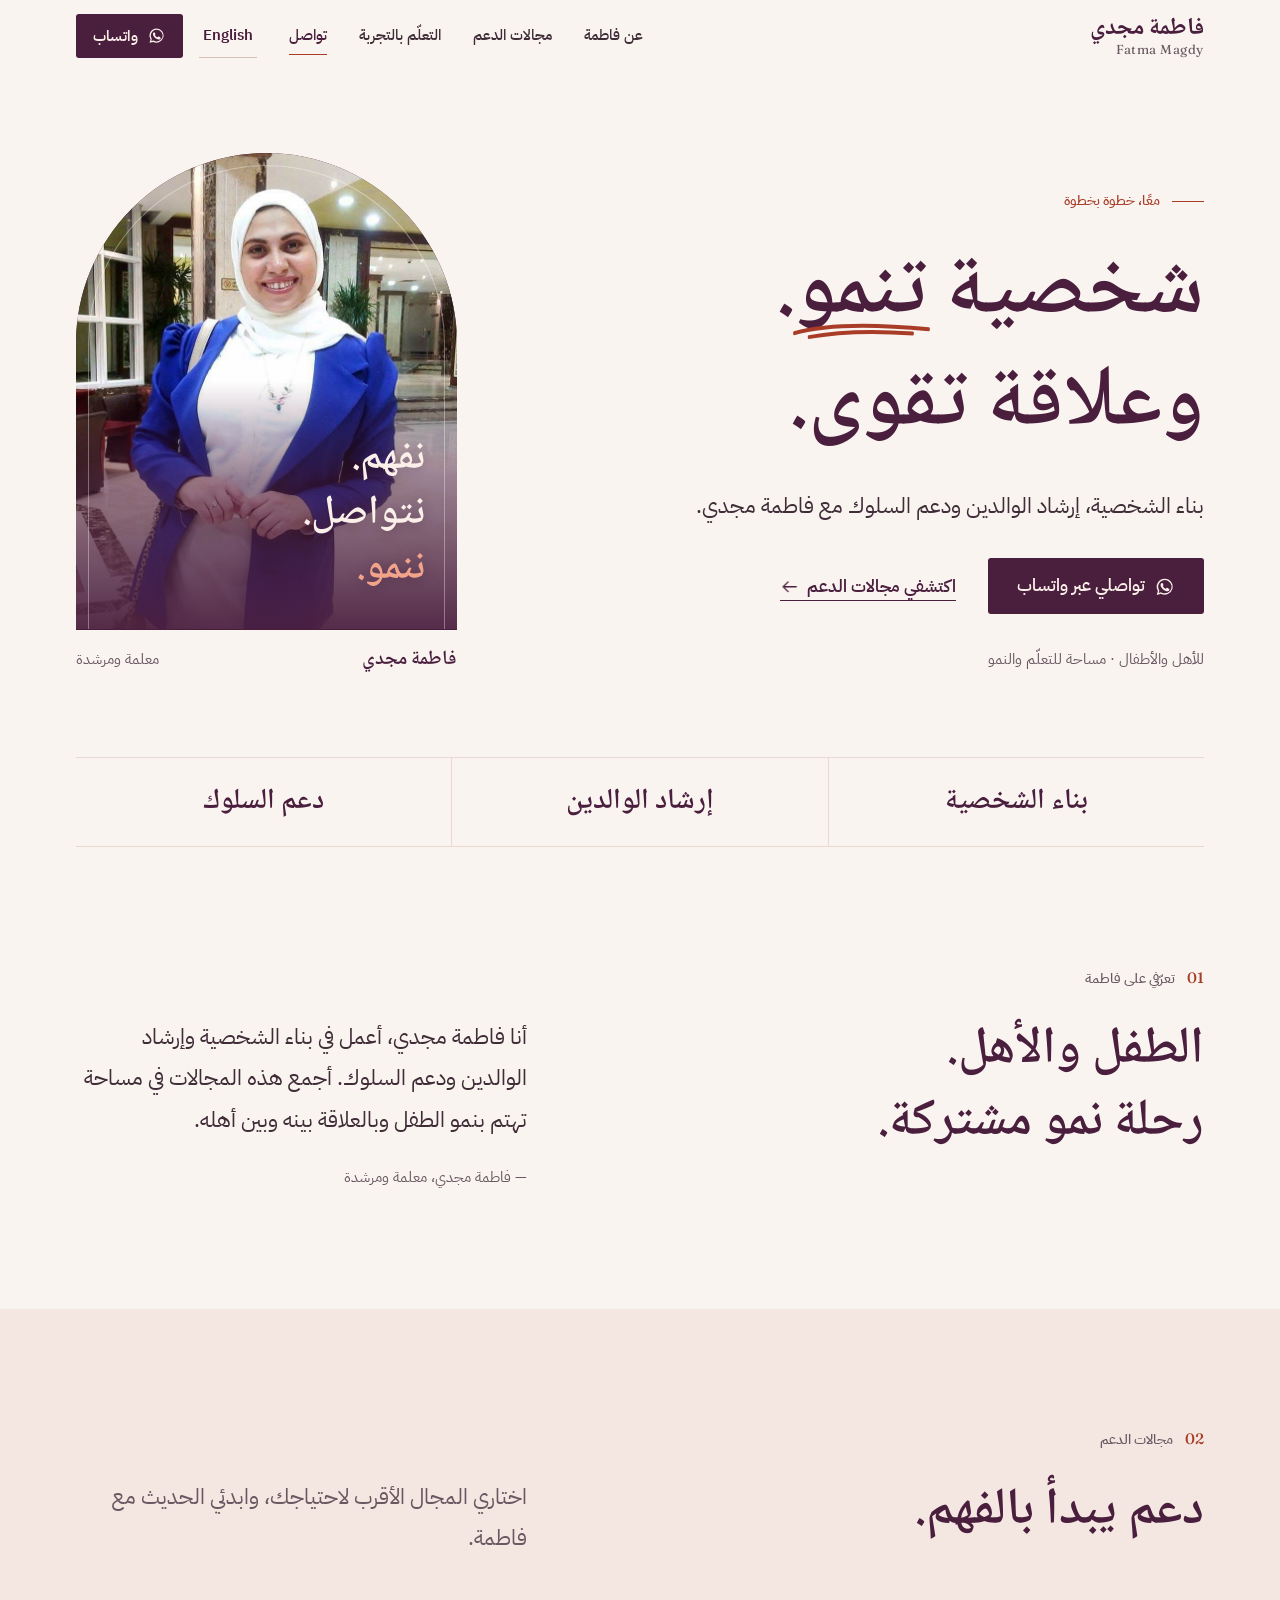
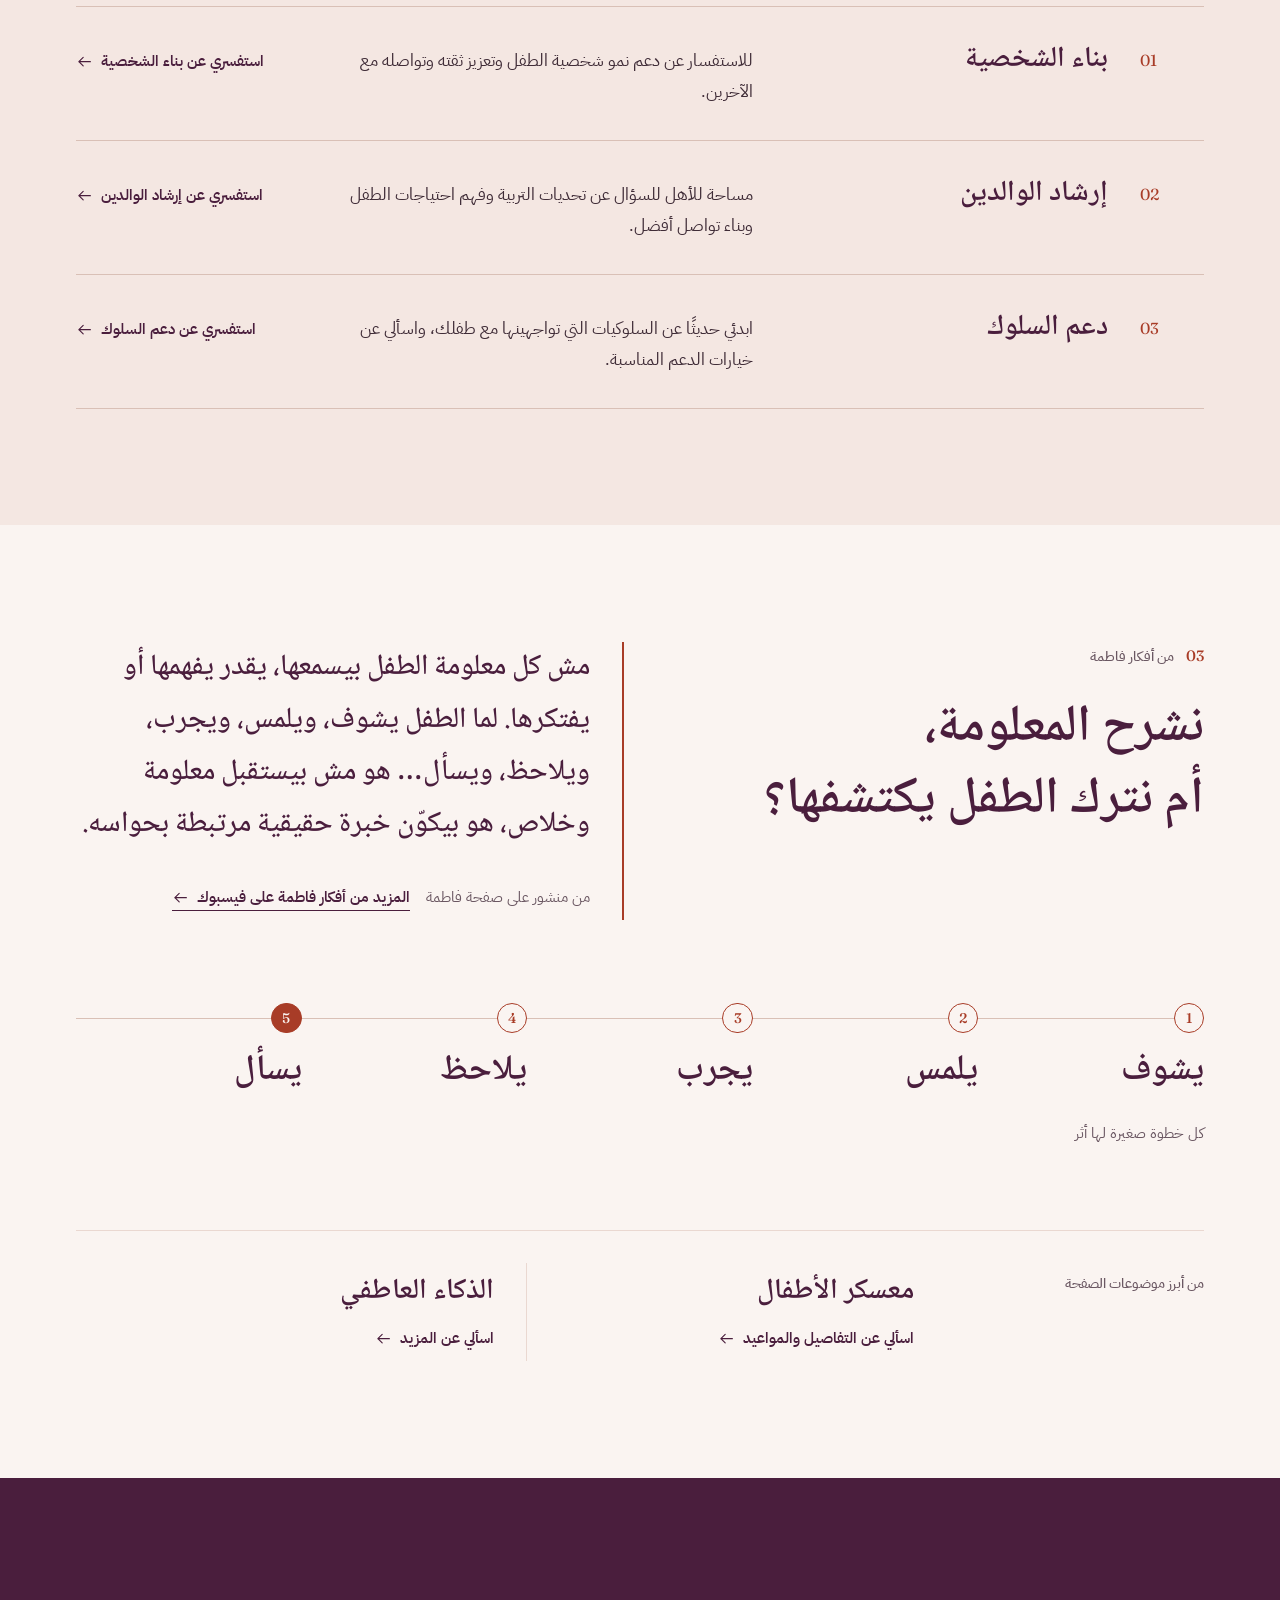
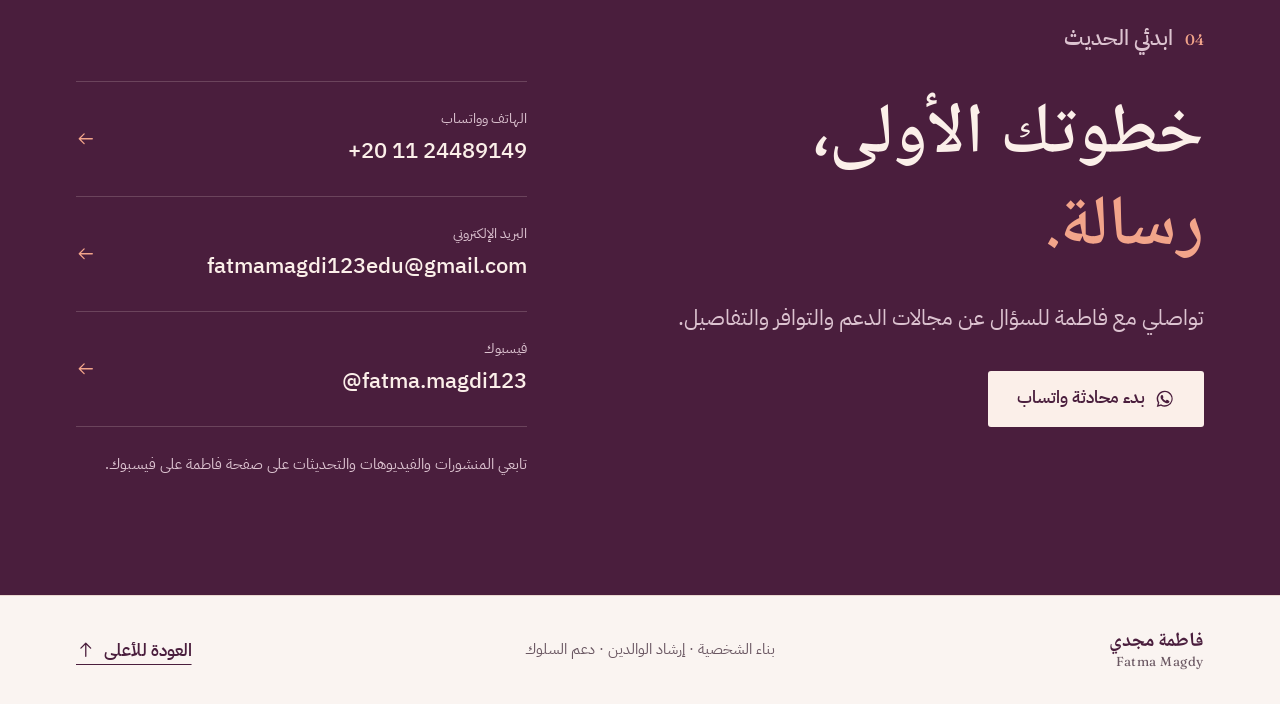
==== commit 4ef3b072: "Revert "Redesign: clearer hero, real about section, single typeface" Restore the previous design (be" ====
--- a/index.html
+++ b/index.html
@@ -4,40 +4,40 @@
   <meta charset="UTF-8">
   <meta name="viewport" content="width=device-width,initial-scale=1">
   <title>فاطمة مجدي | بناء الشخصية وإرشاد الوالدين</title>
-  <meta name="description" content="فاطمة مجدي، معلمة ومرشدة — بناء الشخصية، إرشاد الوالدين ودعم السلوك. تواصل مع فاطمة عبر واتساب.">
-  <meta name="theme-color" content="#3f1838">
+  <meta name="description" content="فاطمة مجدي — بناء الشخصية، إرشاد الوالدين ودعم السلوك. تواصل عبر واتساب لمعرفة المزيد.">
+  <meta name="theme-color" content="#4a1e3d">
   <meta property="og:type" content="website">
   <meta property="og:title" content="فاطمة مجدي | Fatma Magdy">
   <meta property="og:description" content="بناء الشخصية · إرشاد الوالدين · دعم السلوك — Character building · Parent mentoring · Behavior support">
   <meta property="og:image" content="https://wonderful-pebble-048e87f10.5.azurestaticapps.net/portrait.jpg">
-  <link rel="icon" type="image/svg+xml" href="data:image/svg+xml,%3Csvg xmlns='http://www.w3.org/2000/svg' viewBox='0 0 40 40'%3E%3Crect width='40' height='40' rx='8' fill='%233f1838'/%3E%3Ctext x='20' y='27.5' font-size='22' font-family='Arial,sans-serif' font-weight='700' text-anchor='middle' fill='%23faf7f3'%3EF%3C/text%3E%3C/svg%3E">
+  <link rel="icon" type="image/svg+xml" href="data:image/svg+xml,%3Csvg xmlns='http://www.w3.org/2000/svg' viewBox='0 0 40 40'%3E%3Crect width='40' height='40' rx='8' fill='%234a1e3d'/%3E%3Ctext x='20' y='28' font-size='24' font-family='Georgia,serif' text-anchor='middle' fill='%23faf4f1'%3EF%3C/text%3E%3Cpath d='M11 32c6-2 12-2 18 0' stroke='%23f2a48a' stroke-width='2' fill='none' stroke-linecap='round'/%3E%3C/svg%3E">
   <link rel="preconnect" href="https://fonts.googleapis.com">
   <link rel="preconnect" href="https://fonts.gstatic.com" crossorigin>
-  <link rel="stylesheet" href="https://fonts.googleapis.com/css2?family=IBM+Plex+Sans+Arabic:wght@400;500;600;700&display=swap">
+  <link rel="stylesheet" href="https://fonts.googleapis.com/css2?family=Fraunces:opsz,wght@9..144,400;9..144,500;9..144,600&family=IBM+Plex+Sans+Arabic:wght@400;500;600&family=Noto+Naskh+Arabic:wght@500;600;700&display=swap">
   <link rel="stylesheet" href="style.css">
   <script src="script.js" defer></script>
 </head>
 <body>
 <svg width="0" height="0" style="position:absolute" aria-hidden="true" focusable="false">
   <symbol id="i-wa" viewBox="0 0 24 24"><path fill="currentColor" d="M12.04 2a9.9 9.9 0 0 0-8.5 15l-1.4 5 5.1-1.3A9.9 9.9 0 1 0 12.04 2Zm0 18.1a8.2 8.2 0 0 1-4.2-1.2l-.3-.2-3 .8.8-3-.2-.3a8.2 8.2 0 1 1 6.9 3.9Zm4.5-6.1c-.2-.1-1.5-.7-1.7-.8-.2-.1-.4-.1-.6.1l-.8 1c-.1.2-.3.2-.5.1a6.7 6.7 0 0 1-3.3-2.9c-.3-.4.2-.4.7-1.4.1-.2 0-.3 0-.4l-.8-1.8c-.2-.5-.4-.4-.6-.4h-.5a1 1 0 0 0-.7.3 3 3 0 0 0-.9 2.2 5.2 5.2 0 0 0 1.1 2.8 11.9 11.9 0 0 0 4.6 4c1.7.7 2.3.8 3.2.7.5-.1 1.5-.6 1.8-1.2.2-.6.2-1.1.1-1.2l-.5-.3Z"/></symbol>
-  <symbol id="i-arrow" viewBox="0 0 24 24"><path fill="none" stroke="currentColor" stroke-width="1.75" stroke-linecap="round" stroke-linejoin="round" d="M4 12h16m-6-6 6 6-6 6"/></symbol>
+  <symbol id="i-arrow" viewBox="0 0 24 24"><path fill="none" stroke="currentColor" stroke-width="1.6" stroke-linecap="round" stroke-linejoin="round" d="M4 12h16m-6-6 6 6-6 6"/></symbol>
 </svg>
 
 <a class="skip" href="#main" data-ar="تخطَّ إلى المحتوى" data-en="Skip to content">تخطَّ إلى المحتوى</a>
 
 <header class="site-header" id="top">
   <div class="container header-bar">
-    <a class="brand" href="#home">
-      <span class="brand-name" data-ar="فاطمة مجدي" data-en="Fatma Magdy">فاطمة مجدي</span>
-      <span class="brand-role" data-ar="معلمة ومرشدة" data-en="Teacher &amp; mentor">معلمة ومرشدة</span>
+    <a class="wordmark" href="#home">
+      <span class="wordmark-main" data-ar="فاطمة مجدي" data-en="Fatma Magdy">فاطمة مجدي</span>
+      <span class="wordmark-alt" data-ar="Fatma Magdy" data-en="فاطمة مجدي" lang="en">Fatma Magdy</span>
     </a>
 
     <nav class="site-nav" id="site-nav" aria-label="Main navigation">
       <a href="#about" data-ar="عن فاطمة" data-en="About">عن فاطمة</a>
       <a href="#support" data-ar="مجالات الدعم" data-en="Support">مجالات الدعم</a>
-      <a href="#learning" data-ar="التعلّم بالتجربة" data-en="Learning by doing">التعلّم بالتجربة</a>
+      <a href="#insights" data-ar="التعلّم بالتجربة" data-en="Learning by doing">التعلّم بالتجربة</a>
       <a href="#contact" data-ar="تواصل" data-en="Contact">تواصل</a>
-      <a class="btn btn-primary nav-cta" href="https://wa.me/201124489149" target="_blank" rel="noopener"><svg class="i"><use href="#i-wa"/></svg><span data-ar="تواصل مع فاطمة على واتساب" data-en="Message Fatma on WhatsApp">تواصل مع فاطمة على واتساب</span></a>
+      <a class="btn btn-primary nav-cta" href="https://wa.me/201124489149" target="_blank" rel="noopener"><svg class="i"><use href="#i-wa"/></svg><span data-ar="تواصلي عبر واتساب" data-en="Connect on WhatsApp">تواصلي عبر واتساب</span></a>
     </nav>
 
     <div class="header-tools">
@@ -53,125 +53,152 @@
   <section class="hero" id="home">
     <div class="container hero-grid">
       <div class="hero-text">
-        <p class="tagline" data-ar="شخصية تنمو، وعلاقة تقوى." data-en="Growing character, stronger connections.">شخصية تنمو، وعلاقة تقوى.</p>
-        <h1 class="hero-title">
-          <span class="hero-name" data-ar="فاطمة مجدي" data-en="Fatma Magdy">فاطمة مجدي</span>
-          <span class="hero-services" data-ar="بناء الشخصية، إرشاد الوالدين، ودعم السلوك" data-en="Character building, parent mentoring, and behavior support">بناء الشخصية، إرشاد الوالدين، ودعم السلوك</span>
-        </h1>
-        <p class="hero-lead" data-ar="معلمة ومرشدة تعمل مع الأطفال وأهاليهم. مساحة للسؤال والفهم: عن شخصية الطفل واحتياجاته، والسلوكيات اليومية التي تحتاج إلى دعم." data-en="A teacher and mentor working with children and their parents. A place to ask and understand: about a child’s character and needs, and the everyday behaviors that need support.">معلمة ومرشدة تعمل مع الأطفال وأهاليهم. مساحة للسؤال والفهم: عن شخصية الطفل واحتياجاته، والسلوكيات اليومية التي تحتاج إلى دعم.</p>
+        <p class="eyebrow" data-ar="معًا، خطوة بخطوة" data-en="Growing together, step by step">معًا، خطوة بخطوة</p>
+        <h1 class="display" data-ar="شخصية <span class=&quot;nw&quot;><span class=&quot;mark&quot;>تنمو</span>.</span><br>وعلاقة تقوى." data-en="Growing <span class=&quot;nw&quot;><span class=&quot;mark&quot;>character</span>.</span><br>Stronger connections.">شخصية <span class="nw"><span class="mark">تنمو</span>.</span><br>وعلاقة تقوى.</h1>
+        <p class="lead" data-ar="بناء الشخصية، إرشاد الوالدين ودعم السلوك مع فاطمة مجدي." data-en="Character building, parent mentoring, and behavior support with Fatma Magdy.">بناء الشخصية، إرشاد الوالدين ودعم السلوك مع فاطمة مجدي.</p>
         <div class="hero-actions">
-          <a class="btn btn-primary btn-lg" href="https://wa.me/201124489149" target="_blank" rel="noopener"><svg class="i"><use href="#i-wa"/></svg><span data-ar="تواصل مع فاطمة على واتساب" data-en="Message Fatma on WhatsApp">تواصل مع فاطمة على واتساب</span></a>
-          <a class="text-link" href="#support"><span data-ar="تعرّف على مجالات الدعم" data-en="See the support areas">تعرّف على مجالات الدعم</span><svg class="i"><use href="#i-arrow"/></svg></a>
+          <a class="btn btn-primary btn-lg" href="https://wa.me/201124489149" target="_blank" rel="noopener"><svg class="i"><use href="#i-wa"/></svg><span data-ar="تواصلي عبر واتساب" data-en="Connect on WhatsApp">تواصلي عبر واتساب</span></a>
+          <a class="link-arrow" href="#support"><span data-ar="اكتشفي مجالات الدعم" data-en="Explore support">اكتشفي مجالات الدعم</span><svg class="i"><use href="#i-arrow"/></svg></a>
         </div>
-      </div>
-      <figure class="hero-photo">
-        <img src="portrait-hero.jpg" alt="فاطمة مجدي" width="768" height="960" fetchpriority="high">
+        <p class="hero-note" data-ar="للأهل والأطفال · مساحة للتعلّم والنمو" data-en="For parents &amp; children · Room to learn and grow">للأهل والأطفال · مساحة للتعلّم والنمو</p>
+      </div>
+
+      <figure class="hero-visual">
+        <div class="arch">
+          <img class="arch-photo" src="portrait-arch.jpg" alt="فاطمة مجدي" width="768" height="960" fetchpriority="high">
+          <p class="arch-words" data-ar="<span>نفهم.</span><span>نتواصل.</span><em>ننمو.</em>" data-en="<span>Understand.</span><span>Connect.</span><em>Grow.</em>"><span>نفهم.</span><span>نتواصل.</span><em>ننمو.</em></p>
+        </div>
+        <figcaption class="person">
+          <strong data-ar="فاطمة مجدي" data-en="Fatma Magdy">فاطمة مجدي</strong>
+          <span data-ar="معلمة ومرشدة" data-en="Teacher &amp; mentor">معلمة ومرشدة</span>
+        </figcaption>
       </figure>
     </div>
+
+    <div class="container">
+      <ul class="pillars" aria-label="Mentoring areas">
+        <li data-ar="بناء الشخصية" data-en="Character building">بناء الشخصية</li>
+        <li data-ar="إرشاد الوالدين" data-en="Parent mentoring">إرشاد الوالدين</li>
+        <li data-ar="دعم السلوك" data-en="Behavior support">دعم السلوك</li>
+      </ul>
+    </div>
   </section>
 
   <!-- About -->
-  <section class="section about" id="about" aria-labelledby="about-title">
+  <section class="section about" id="about">
     <div class="container about-grid">
-      <div class="about-intro">
-        <p class="eyebrow" data-ar="عن فاطمة" data-en="About Fatma">عن فاطمة</p>
-        <h2 class="h2" id="about-title" data-ar="معلمة ومرشدة، قريبة من الطفل وأهله" data-en="A teacher and mentor, close to children and their families">معلمة ومرشدة، قريبة من الطفل وأهله</h2>
-      </div>
+      <p class="section-label"><span class="num">01</span><span data-ar="تعرّفي على فاطمة" data-en="Meet Fatma">تعرّفي على فاطمة</span></p>
+      <h2 class="h2" data-ar="الطفل والأهل.<br>رحلة نمو مشتركة." data-en="Children and parents.<br>A shared journey.">الطفل والأهل.<br>رحلة نمو مشتركة.</h2>
       <div class="about-body">
-        <p data-ar="أنا فاطمة مجدي، معلمة ومرشدة. أعمل مع الأطفال وأهاليهم، وأهتم بنمو الطفل وبالعلاقة بينه وبين أهله في الوقت نفسه." data-en="I’m Fatma Magdy, a teacher and mentor. I work with children and their parents, caring about a child’s growth and the relationship with their family at the same time.">أنا فاطمة مجدي، معلمة ومرشدة. أعمل مع الأطفال وأهاليهم، وأهتم بنمو الطفل وبالعلاقة بينه وبين أهله في الوقت نفسه.</p>
-        <p data-ar="أؤمن بأن الطفل يفهم ويتذكّر أكثر عندما يجرّب بنفسه، وأشارك على صفحتي أفكارًا عن التعلّم بالتجربة والذكاء العاطفي ومعسكرات الأطفال." data-en="I believe children understand and remember more when they try things themselves, and I share ideas on my page about learning by doing, emotional intelligence, and children’s camps.">أؤمن بأن الطفل يفهم ويتذكّر أكثر عندما يجرّب بنفسه، وأشارك على صفحتي أفكارًا عن التعلّم بالتجربة والذكاء العاطفي ومعسكرات الأطفال.</p>
-        <div class="about-topics">
-          <p class="about-topics-label" data-ar="اسأل فاطمة عن:" data-en="Ask Fatma about:">اسأل فاطمة عن:</p>
-          <ul>
-            <li><a data-wa="camps" href="https://wa.me/201124489149?text=%D9%85%D8%B1%D8%AD%D8%A8%D9%8B%D8%A7%20%D9%81%D8%A7%D8%B7%D9%85%D8%A9%D8%8C%20%D8%A3%D8%AD%D8%A8%20%D8%A3%D8%B9%D8%B1%D9%81%20%D8%AA%D9%81%D8%A7%D8%B5%D9%8A%D9%84%20%D9%85%D8%B9%D8%B3%D9%83%D8%B1%20%D8%A7%D9%84%D8%A3%D8%B7%D9%81%D8%A7%D9%84." target="_blank" rel="noopener" data-ar="معسكر الأطفال" data-en="Children’s camps">معسكر الأطفال</a></li>
-            <li><a data-wa="ei" href="https://wa.me/201124489149?text=%D9%85%D8%B1%D8%AD%D8%A8%D9%8B%D8%A7%20%D9%81%D8%A7%D8%B7%D9%85%D8%A9%D8%8C%20%D8%A3%D8%AD%D8%A8%20%D8%A3%D8%B9%D8%B1%D9%81%20%D8%A3%D9%83%D8%AB%D8%B1%20%D8%B9%D9%86%20%D8%A7%D9%84%D8%B0%D9%83%D8%A7%D8%A1%20%D8%A7%D9%84%D8%B9%D8%A7%D8%B7%D9%81%D9%8A." target="_blank" rel="noopener" data-ar="الذكاء العاطفي" data-en="Emotional intelligence">الذكاء العاطفي</a></li>
-            <li><a href="#learning" data-ar="التعلّم بالتجربة" data-en="Learning by doing">التعلّم بالتجربة</a></li>
-          </ul>
-        </div>
+        <p data-ar="أنا فاطمة مجدي، أعمل في بناء الشخصية وإرشاد الوالدين ودعم السلوك. أجمع هذه المجالات في مساحة تهتم بنمو الطفل وبالعلاقة بينه وبين أهله." data-en="I’m Fatma Magdy. My work focuses on character building, parent mentoring, and behavior support, bringing together a child’s growth and the relationships around them.">أنا فاطمة مجدي، أعمل في بناء الشخصية وإرشاد الوالدين ودعم السلوك. أجمع هذه المجالات في مساحة تهتم بنمو الطفل وبالعلاقة بينه وبين أهله.</p>
+        <p class="signature" data-ar="— فاطمة مجدي، معلمة ومرشدة" data-en="— Fatma Magdy, teacher &amp; mentor">— فاطمة مجدي، معلمة ومرشدة</p>
       </div>
     </div>
   </section>
 
   <!-- Support -->
-  <section class="section support" id="support" aria-labelledby="support-title">
+  <section class="section support" id="support">
     <div class="container">
-      <div class="section-head">
-        <p class="eyebrow" data-ar="مجالات الدعم" data-en="Support areas">مجالات الدعم</p>
-        <h2 class="h2" id="support-title" data-ar="كيف يمكن أن تساعدك فاطمة؟" data-en="How can Fatma help?">كيف يمكن أن تساعدك فاطمة؟</h2>
-        <p data-ar="اختر المجال الأقرب لما تحتاجه، وابدأ الحديث مع فاطمة على واتساب." data-en="Choose the area closest to what you need and start a conversation with Fatma on WhatsApp.">اختر المجال الأقرب لما تحتاجه، وابدأ الحديث مع فاطمة على واتساب.</p>
-      </div>
-
-      <ol class="services">
-        <li class="service">
-          <span class="service-num" aria-hidden="true">01</span>
-          <div class="service-body">
+      <div class="support-head">
+        <p class="section-label"><span class="num">02</span><span data-ar="مجالات الدعم" data-en="Ways to connect">مجالات الدعم</span></p>
+        <h2 class="h2" data-ar="دعم يبدأ بالفهم." data-en="Support starts with understanding.">دعم يبدأ بالفهم.</h2>
+        <p class="muted" data-ar="اختاري المجال الأقرب لاحتياجك، وابدئي الحديث مع فاطمة." data-en="Choose the area closest to your needs and start a conversation with Fatma.">اختاري المجال الأقرب لاحتياجك، وابدئي الحديث مع فاطمة.</p>
+      </div>
+
+      <ol class="support-list">
+        <li>
+          <a class="support-row" data-wa="character" href="https://wa.me/201124489149?text=%D9%85%D8%B1%D8%AD%D8%A8%D9%8B%D8%A7%20%D9%81%D8%A7%D8%B7%D9%85%D8%A9%D8%8C%20%D8%A3%D8%AD%D8%A8%20%D8%A3%D8%B3%D8%A3%D9%84%20%D8%B9%D9%86%20%D8%A8%D9%86%D8%A7%D8%A1%20%D8%A7%D9%84%D8%B4%D8%AE%D8%B5%D9%8A%D8%A9." target="_blank" rel="noopener">
+            <span class="row-num" aria-hidden="true">01</span>
             <h3 class="h3" data-ar="بناء الشخصية" data-en="Character building">بناء الشخصية</h3>
-            <p data-ar="دعم نمو شخصية الطفل، وتعزيز ثقته بنفسه وقدرته على التواصل مع الآخرين." data-en="Supporting a child’s personal growth, self-confidence, and ability to connect with others.">دعم نمو شخصية الطفل، وتعزيز ثقته بنفسه وقدرته على التواصل مع الآخرين.</p>
-          </div>
-          <a class="service-cta" data-wa="character" href="https://wa.me/201124489149?text=%D9%85%D8%B1%D8%AD%D8%A8%D9%8B%D8%A7%20%D9%81%D8%A7%D8%B7%D9%85%D8%A9%D8%8C%20%D8%A3%D8%AD%D8%A8%20%D8%A3%D8%B3%D8%A3%D9%84%20%D8%B9%D9%86%20%D8%A8%D9%86%D8%A7%D8%A1%20%D8%A7%D9%84%D8%B4%D8%AE%D8%B5%D9%8A%D8%A9." target="_blank" rel="noopener"><svg class="i"><use href="#i-wa"/></svg><span data-ar="اسأل عن بناء الشخصية" data-en="Ask about character building">اسأل عن بناء الشخصية</span></a>
+            <p data-ar="للاستفسار عن دعم نمو شخصية الطفل وتعزيز ثقته وتواصله مع الآخرين." data-en="Ask about supporting your child’s personal growth, confidence, and connection with others.">للاستفسار عن دعم نمو شخصية الطفل وتعزيز ثقته وتواصله مع الآخرين.</p>
+            <span class="row-cta"><span data-ar="استفسري عن بناء الشخصية" data-en="Ask about character building">استفسري عن بناء الشخصية</span><svg class="i"><use href="#i-arrow"/></svg></span>
+          </a>
         </li>
-        <li class="service">
-          <span class="service-num" aria-hidden="true">02</span>
-          <div class="service-body">
+        <li>
+          <a class="support-row" data-wa="parent" href="https://wa.me/201124489149?text=%D9%85%D8%B1%D8%AD%D8%A8%D9%8B%D8%A7%20%D9%81%D8%A7%D8%B7%D9%85%D8%A9%D8%8C%20%D8%A3%D8%AD%D8%A8%20%D8%A3%D8%B3%D8%A3%D9%84%20%D8%B9%D9%86%20%D8%A5%D8%B1%D8%B4%D8%A7%D8%AF%20%D8%A7%D9%84%D9%88%D8%A7%D9%84%D8%AF%D9%8A%D9%86." target="_blank" rel="noopener">
+            <span class="row-num" aria-hidden="true">02</span>
             <h3 class="h3" data-ar="إرشاد الوالدين" data-en="Parent mentoring">إرشاد الوالدين</h3>
-            <p data-ar="مساحة للأهل للحديث عن تحديات التربية اليومية، وفهم احتياجات الطفل، والوصول إلى تواصل أهدأ وأوضح معه." data-en="A place for parents to talk through everyday parenting challenges, understand their child’s needs, and find calmer, clearer communication.">مساحة للأهل للحديث عن تحديات التربية اليومية، وفهم احتياجات الطفل، والوصول إلى تواصل أهدأ وأوضح معه.</p>
-          </div>
-          <a class="service-cta" data-wa="parent" href="https://wa.me/201124489149?text=%D9%85%D8%B1%D8%AD%D8%A8%D9%8B%D8%A7%20%D9%81%D8%A7%D8%B7%D9%85%D8%A9%D8%8C%20%D8%A3%D8%AD%D8%A8%20%D8%A3%D8%B3%D8%A3%D9%84%20%D8%B9%D9%86%20%D8%A5%D8%B1%D8%B4%D8%A7%D8%AF%20%D8%A7%D9%84%D9%88%D8%A7%D9%84%D8%AF%D9%8A%D9%86." target="_blank" rel="noopener"><svg class="i"><use href="#i-wa"/></svg><span data-ar="اسأل عن إرشاد الوالدين" data-en="Ask about parent mentoring">اسأل عن إرشاد الوالدين</span></a>
+            <p data-ar="مساحة للأهل للسؤال عن تحديات التربية وفهم احتياجات الطفل وبناء تواصل أفضل." data-en="A place for parents to discuss parenting challenges, understand their child’s needs, and explore better communication.">مساحة للأهل للسؤال عن تحديات التربية وفهم احتياجات الطفل وبناء تواصل أفضل.</p>
+            <span class="row-cta"><span data-ar="استفسري عن إرشاد الوالدين" data-en="Ask about parent mentoring">استفسري عن إرشاد الوالدين</span><svg class="i"><use href="#i-arrow"/></svg></span>
+          </a>
         </li>
-        <li class="service">
-          <span class="service-num" aria-hidden="true">03</span>
-          <div class="service-body">
+        <li>
+          <a class="support-row" data-wa="behavior" href="https://wa.me/201124489149?text=%D9%85%D8%B1%D8%AD%D8%A8%D9%8B%D8%A7%20%D9%81%D8%A7%D8%B7%D9%85%D8%A9%D8%8C%20%D8%A3%D8%AD%D8%A8%20%D8%A3%D8%B3%D8%A3%D9%84%20%D8%B9%D9%86%20%D8%AF%D8%B9%D9%85%20%D8%A7%D9%84%D8%B3%D9%84%D9%88%D9%83." target="_blank" rel="noopener">
+            <span class="row-num" aria-hidden="true">03</span>
             <h3 class="h3" data-ar="دعم السلوك" data-en="Behavior support">دعم السلوك</h3>
-            <p data-ar="للحديث عن السلوكيات التي تتكرر أو تقلقك مع طفلك، ومعرفة خيارات الدعم المناسبة." data-en="For talking about behaviors that repeat or worry you with your child, and finding out about suitable support.">للحديث عن السلوكيات التي تتكرر أو تقلقك مع طفلك، ومعرفة خيارات الدعم المناسبة.</p>
-          </div>
-          <a class="service-cta" data-wa="behavior" href="https://wa.me/201124489149?text=%D9%85%D8%B1%D8%AD%D8%A8%D9%8B%D8%A7%20%D9%81%D8%A7%D8%B7%D9%85%D8%A9%D8%8C%20%D8%A3%D8%AD%D8%A8%20%D8%A3%D8%B3%D8%A3%D9%84%20%D8%B9%D9%86%20%D8%AF%D8%B9%D9%85%20%D8%A7%D9%84%D8%B3%D9%84%D9%88%D9%83." target="_blank" rel="noopener"><svg class="i"><use href="#i-wa"/></svg><span data-ar="اسأل عن دعم السلوك" data-en="Ask about behavior support">اسأل عن دعم السلوك</span></a>
+            <p data-ar="ابدئي حديثًا عن السلوكيات التي تواجهينها مع طفلك، واسألي عن خيارات الدعم المناسبة." data-en="Start a conversation about the behaviors you’re navigating with your child and ask about suitable support.">ابدئي حديثًا عن السلوكيات التي تواجهينها مع طفلك، واسألي عن خيارات الدعم المناسبة.</p>
+            <span class="row-cta"><span data-ar="استفسري عن دعم السلوك" data-en="Ask about behavior support">استفسري عن دعم السلوك</span><svg class="i"><use href="#i-arrow"/></svg></span>
+          </a>
         </li>
       </ol>
     </div>
   </section>
 
-  <!-- Learning by doing -->
-  <section class="section learning" id="learning" aria-labelledby="learning-title">
-    <div class="container learning-grid">
-      <div class="learning-head">
-        <p class="eyebrow" data-ar="من أفكار فاطمة" data-en="From Fatma’s ideas">من أفكار فاطمة</p>
-        <h2 class="h2" id="learning-title" data-ar="التعلّم بالتجربة" data-en="Learning by doing">التعلّم بالتجربة</h2>
-        <figure class="quote">
+  <!-- Insights -->
+  <section class="section insights" id="insights">
+    <div class="container">
+      <div class="insight-grid">
+        <div class="insight-head">
+          <p class="section-label"><span class="num">03</span><span data-ar="من أفكار فاطمة" data-en="Insights from Fatma">من أفكار فاطمة</span></p>
+          <h2 class="h2" data-ar="نشرح المعلومة،<br>أم نترك الطفل يكتشفها؟" data-en="Explain it,<br>or let children discover it?">نشرح المعلومة،<br>أم نترك الطفل يكتشفها؟</h2>
+        </div>
+        <figure class="pull-quote">
           <blockquote data-ar="مش كل معلومة الطفل بيسمعها، يقدر يفهمها أو يفتكرها. لما الطفل يشوف، ويلمس، ويجرب، ويلاحظ، ويسأل… هو مش بيستقبل معلومة وخلاص، هو بيكوّن خبرة حقيقية مرتبطة بحواسه." data-en="Not everything a child hears is something they can understand or remember. When children see, touch, try, observe, and ask questions, they build real experiences connected to their senses.">مش كل معلومة الطفل بيسمعها، يقدر يفهمها أو يفتكرها. لما الطفل يشوف، ويلمس، ويجرب، ويلاحظ، ويسأل… هو مش بيستقبل معلومة وخلاص، هو بيكوّن خبرة حقيقية مرتبطة بحواسه.</blockquote>
-          <figcaption><span data-ar="من منشور على صفحة فاطمة على فيسبوك" data-en="From a post on Fatma’s Facebook page">من منشور على صفحة فاطمة على فيسبوك</span> <a class="text-link small" href="https://www.facebook.com/share/1EoVXsw3oD/" target="_blank" rel="noopener"><span data-ar="اقرأ المزيد على فيسبوك" data-en="Read more on Facebook">اقرأ المزيد على فيسبوك</span><svg class="i"><use href="#i-arrow"/></svg></a></figcaption>
+          <figcaption><span data-ar="من منشور على صفحة فاطمة" data-en="From a post on Fatma’s page">من منشور على صفحة فاطمة</span> <a class="link-arrow small" href="https://www.facebook.com/share/1EoVXsw3oD/" target="_blank" rel="noopener"><span data-ar="المزيد من أفكار فاطمة على فيسبوك" data-en="More from Fatma on Facebook">المزيد من أفكار فاطمة على فيسبوك</span><svg class="i"><use href="#i-arrow"/></svg></a></figcaption>
         </figure>
       </div>
-      <ol class="steps" aria-label="Learning by doing">
-        <li><span class="step-num">1</span><span class="step-word" data-ar="يشوف" data-en="Sees">يشوف</span></li>
-        <li><span class="step-num">2</span><span class="step-word" data-ar="يلمس" data-en="Touches">يلمس</span></li>
-        <li><span class="step-num">3</span><span class="step-word" data-ar="يجرب" data-en="Tries">يجرب</span></li>
-        <li><span class="step-num">4</span><span class="step-word" data-ar="يلاحظ" data-en="Observes">يلاحظ</span></li>
-        <li><span class="step-num">5</span><span class="step-word" data-ar="يسأل" data-en="Asks">يسأل</span></li>
+
+      <ol class="senses" aria-label="Learning by experience">
+        <li><span class="n">1</span><span data-ar="يشوف" data-en="Sees">يشوف</span></li>
+        <li><span class="n">2</span><span data-ar="يلمس" data-en="Touches">يلمس</span></li>
+        <li><span class="n">3</span><span data-ar="يجرب" data-en="Tries">يجرب</span></li>
+        <li><span class="n">4</span><span data-ar="يلاحظ" data-en="Observes">يلاحظ</span></li>
+        <li><span class="n">5</span><span data-ar="يسأل" data-en="Asks">يسأل</span></li>
       </ol>
+      <p class="senses-note" data-ar="كل خطوة صغيرة لها أثر" data-en="Small steps make a difference">كل خطوة صغيرة لها أثر</p>
+
+      <div class="topics">
+        <p class="topics-label" data-ar="من أبرز موضوعات الصفحة" data-en="Featured on the page">من أبرز موضوعات الصفحة</p>
+        <a class="topic" data-wa="camps" href="https://wa.me/201124489149?text=%D9%85%D8%B1%D8%AD%D8%A8%D9%8B%D8%A7%20%D9%81%D8%A7%D8%B7%D9%85%D8%A9%D8%8C%20%D8%A3%D8%AD%D8%A8%20%D8%A3%D8%B9%D8%B1%D9%81%20%D8%AA%D9%81%D8%A7%D8%B5%D9%8A%D9%84%20%D9%85%D8%B9%D8%B3%D9%83%D8%B1%20%D8%A7%D9%84%D8%A3%D8%B7%D9%81%D8%A7%D9%84." target="_blank" rel="noopener">
+          <h3 class="h3" data-ar="معسكر الأطفال" data-en="Children’s camps">معسكر الأطفال</h3>
+          <span class="row-cta"><span data-ar="اسألي عن التفاصيل والمواعيد" data-en="Ask about details and dates">اسألي عن التفاصيل والمواعيد</span><svg class="i"><use href="#i-arrow"/></svg></span>
+        </a>
+        <a class="topic" data-wa="ei" href="https://wa.me/201124489149?text=%D9%85%D8%B1%D8%AD%D8%A8%D9%8B%D8%A7%20%D9%81%D8%A7%D8%B7%D9%85%D8%A9%D8%8C%20%D8%A3%D8%AD%D8%A8%20%D8%A3%D8%B9%D8%B1%D9%81%20%D8%A3%D9%83%D8%AB%D8%B1%20%D8%B9%D9%86%20%D8%A7%D9%84%D8%B0%D9%83%D8%A7%D8%A1%20%D8%A7%D9%84%D8%B9%D8%A7%D8%B7%D9%81%D9%8A." target="_blank" rel="noopener">
+          <h3 class="h3" data-ar="الذكاء العاطفي" data-en="Emotional intelligence">الذكاء العاطفي</h3>
+          <span class="row-cta"><span data-ar="اسألي عن المزيد" data-en="Ask for more information">اسألي عن المزيد</span><svg class="i"><use href="#i-arrow"/></svg></span>
+        </a>
+      </div>
     </div>
   </section>
 
   <!-- Contact -->
-  <section class="section contact" id="contact" aria-labelledby="contact-title">
+  <section class="section contact" id="contact">
     <div class="container contact-grid">
-      <div class="contact-main">
-        <h2 class="h2" id="contact-title" data-ar="تواصل مع فاطمة" data-en="Get in touch with Fatma">تواصل مع فاطمة</h2>
-        <p data-ar="اسأل عن مجالات الدعم والمواعيد المتاحة والتفاصيل في رسالة على واتساب." data-en="Ask about support areas, availability, and details in a WhatsApp message.">اسأل عن مجالات الدعم والمواعيد المتاحة والتفاصيل في رسالة على واتساب.</p>
-        <a class="btn btn-light btn-lg" href="https://wa.me/201124489149" target="_blank" rel="noopener"><svg class="i"><use href="#i-wa"/></svg><span data-ar="ابدأ محادثة على واتساب" data-en="Start a WhatsApp conversation">ابدأ محادثة على واتساب</span></a>
-      </div>
-      <dl class="contact-list">
-        <div><dt data-ar="الهاتف وواتساب" data-en="Phone &amp; WhatsApp">الهاتف وواتساب</dt><dd><a href="tel:+201124489149" dir="ltr">+20 11 24489149</a></dd></div>
-        <div><dt data-ar="البريد الإلكتروني" data-en="Email">البريد الإلكتروني</dt><dd><a href="mailto:fatmamagdi123edu@gmail.com" dir="ltr">fatmamagdi123edu@gmail.com</a></dd></div>
-        <div><dt data-ar="فيسبوك" data-en="Facebook">فيسبوك</dt><dd><a href="https://www.facebook.com/share/1EoVXsw3oD/" target="_blank" rel="noopener" dir="ltr">@fatma.magdi123</a></dd></div>
-      </dl>
+      <div class="contact-intro">
+        <p class="section-label"><span class="num">04</span><span data-ar="ابدئي الحديث" data-en="Start a conversation">ابدئي الحديث</span></p>
+        <h2 class="display-2" data-ar="خطوتك الأولى،<br><em>رسالة.</em>" data-en="The first step?<br><em>A conversation.</em>">خطوتك الأولى،<br><em>رسالة.</em></h2>
+        <p data-ar="تواصلي مع فاطمة للسؤال عن مجالات الدعم والتوافر والتفاصيل." data-en="Get in touch with Fatma to ask about support, availability, and details.">تواصلي مع فاطمة للسؤال عن مجالات الدعم والتوافر والتفاصيل.</p>
+        <a class="btn btn-light btn-lg" href="https://wa.me/201124489149" target="_blank" rel="noopener"><svg class="i"><use href="#i-wa"/></svg><span data-ar="بدء محادثة واتساب" data-en="Start a WhatsApp conversation">بدء محادثة واتساب</span></a>
+      </div>
+
+      <ul class="contact-list">
+        <li><a href="tel:+201124489149"><span class="k" data-ar="الهاتف وواتساب" data-en="Phone &amp; WhatsApp">الهاتف وواتساب</span><span class="v" dir="ltr">+20 11 24489149</span><svg class="i"><use href="#i-arrow"/></svg></a></li>
+        <li><a href="mailto:fatmamagdi123edu@gmail.com"><span class="k" data-ar="البريد الإلكتروني" data-en="Email">البريد الإلكتروني</span><span class="v" dir="ltr">fatmamagdi123edu@gmail.com</span><svg class="i"><use href="#i-arrow"/></svg></a></li>
+        <li><a href="https://www.facebook.com/share/1EoVXsw3oD/" target="_blank" rel="noopener"><span class="k" data-ar="فيسبوك" data-en="Facebook">فيسبوك</span><span class="v" dir="ltr">@fatma.magdi123</span><svg class="i"><use href="#i-arrow"/></svg></a></li>
+      </ul>
+      <p class="contact-social" data-ar="تابعي المنشورات والفيديوهات والتحديثات على صفحة فاطمة على فيسبوك." data-en="Explore posts, videos, and updates on Fatma’s Facebook page.">تابعي المنشورات والفيديوهات والتحديثات على صفحة فاطمة على فيسبوك.</p>
     </div>
   </section>
 </main>
 
 <footer class="site-footer">
   <div class="container footer-bar">
-    <p><span data-ar="فاطمة مجدي" data-en="Fatma Magdy">فاطمة مجدي</span> · <span data-ar="بناء الشخصية، إرشاد الوالدين، ودعم السلوك" data-en="Character building, parent mentoring, and behavior support">بناء الشخصية، إرشاد الوالدين، ودعم السلوك</span></p>
-    <a class="text-link small to-top" href="#home"><span data-ar="العودة للأعلى" data-en="Back to top">العودة للأعلى</span><svg class="i"><use href="#i-arrow"/></svg></a>
+    <a class="wordmark" href="#home">
+      <span class="wordmark-main" data-ar="فاطمة مجدي" data-en="Fatma Magdy">فاطمة مجدي</span>
+      <span class="wordmark-alt" data-ar="Fatma Magdy" data-en="فاطمة مجدي" lang="en">Fatma Magdy</span>
+    </a>
+    <p data-ar="بناء الشخصية · إرشاد الوالدين · دعم السلوك" data-en="Character building · Parent mentoring · Behavior support">بناء الشخصية · إرشاد الوالدين · دعم السلوك</p>
+    <a class="link-arrow up" href="#top"><span data-ar="العودة للأعلى" data-en="Back to top">العودة للأعلى</span><svg class="i"><use href="#i-arrow"/></svg></a>
   </div>
 </footer>
 
--- a/style.css
+++ b/style.css
@@ -3,248 +3,338 @@
    ========================================================================== */
 :root{
   /* Color */
-  --bg:#faf7f3;
-  --surface:#f3ede7;
-  --ink:#3f1838;
-  --ink-hover:#2e1029;
-  --text:#2e2430;
-  --muted:#625661;
-  --line:#e6ddd5;
-  --line-strong:#d3c5bb;
-  --accent:#8a3a5f;
-  --on-ink:#faf5f0;
-  --on-ink-muted:#dccbd6;
-  --on-ink-line:rgba(250,245,240,.2);
-  --focus:#8a3a5f;
-
-  /* Type — one family, clear scale */
-  --font:'IBM Plex Sans Arabic',system-ui,-apple-system,'Segoe UI',Tahoma,sans-serif;
-  --fs-xs:.875rem;
-  --fs-sm:.9375rem;
-  --fs-base:1.0625rem;
-  --fs-lg:clamp(1.125rem,1.02rem + .45vw,1.3125rem);
-  --fs-xl:clamp(1.25rem,1.12rem + .55vw,1.5rem);
-  --fs-2xl:clamp(1.625rem,1.3rem + 1.35vw,2.25rem);
-  --fs-3xl:clamp(2.25rem,1.7rem + 2.3vw,3.375rem);
-  --lh-tight:1.3;
-  --lh-heading:1.45;
-  --lh-body:1.85;
-  --measure:36em;
+  --paper:#faf4f1;
+  --paper-deep:#f4e7e2;
+  --ink:#4a1e3d;
+  --ink-deep:#36152c;
+  --text:#3f2c37;
+  --muted:#6a5762;
+  --line:#ead8d1;
+  --line-strong:#d9c0b6;
+  --clay:#a83c27;
+  --clay-soft:#f2a48a;
+  --on-ink:#fbefe9;
+  --on-ink-muted:#dcc3d0;
+  --on-ink-line:rgba(251,239,233,.18);
+  --focus:#a83c27;
+  --shadow:54,21,44;
+
+  /* Type */
+  --font-ar-display:'Noto Naskh Arabic','Amiri',serif;
+  --font-ar-text:'IBM Plex Sans Arabic',system-ui,sans-serif;
+  --font-en-display:'Fraunces',Georgia,serif;
+  --font-en-text:'IBM Plex Sans Arabic',system-ui,sans-serif;
+  --fs-display:clamp(2.75rem,1.7rem + 4.6vw,5.75rem);
+  --fs-display-2:clamp(2.5rem,1.7rem + 3.4vw,4.75rem);
+  --fs-h2:clamp(2rem,1.45rem + 2.2vw,3.375rem);
+  --fs-h3:clamp(1.375rem,1.15rem + .8vw,1.875rem);
+  --fs-lead:clamp(1.125rem,1rem + .45vw,1.375rem);
+  --fs-body:1.0625rem;
+  --fs-small:.9375rem;
+  --fs-label:.875rem;
 
   /* Space (4px base) */
-  --s1:.25rem;--s2:.5rem;--s3:.75rem;--s4:1rem;--s5:1.5rem;--s6:2rem;--s7:2.5rem;--s8:3rem;--s9:4rem;
-  --section:clamp(3.5rem,2.4rem + 4.2vw,6rem);
-  --gutter:clamp(1.25rem,.8rem + 2.2vw,2.5rem);
-  --container:72rem;
+  --s1:.25rem;--s2:.5rem;--s3:.75rem;--s4:1rem;--s5:1.5rem;--s6:2rem;--s7:3rem;--s8:4rem;--s9:6rem;--s10:8rem;
+  --section:clamp(4rem,2.5rem + 6vw,8rem);
+  --gutter:clamp(1.25rem,.75rem + 2.5vw,3rem);
+  --container:76rem;
 
   /* Shape & motion */
-  --radius-sm:6px;
-  --radius:8px;
+  --radius:3px;
   --header-h:4.5rem;
   --ease:cubic-bezier(.2,.7,.2,1);
-  --t:.22s;
-}
-@media (max-width:900px){:root{--header-h:4rem}}
+  --t-fast:.18s;
+  --t:.32s;
+}
 
 /* ==========================================================================
    Base
    ========================================================================== */
 *,*::before,*::after{box-sizing:border-box}
-html{scroll-padding-top:var(--header-h);-webkit-text-size-adjust:100%}
-@media (prefers-reduced-motion:no-preference){html{scroll-behavior:smooth}}
-body{margin:0;background:var(--bg);color:var(--text);font-family:var(--font);font-size:var(--fs-base);line-height:var(--lh-body);-webkit-font-smoothing:antialiased;text-rendering:optimizeLegibility}
-html[lang=en] body{line-height:1.7}
-h1,h2,h3,p,figure,blockquote,ul,ol,dl,dd{margin:0;padding:0}
+html{scroll-behavior:smooth;scroll-padding-top:calc(var(--header-h) + 1rem);-webkit-text-size-adjust:100%}
+body{margin:0;background:var(--paper);color:var(--text);font-family:var(--font-ar-text);font-size:var(--fs-body);line-height:1.85;text-rendering:optimizeLegibility;-webkit-font-smoothing:antialiased}
+html[lang=en] body{font-family:var(--font-en-text);line-height:1.7}
+h1,h2,h3,p,figure,blockquote,ul,ol{margin:0;padding:0}
 ul,ol{list-style:none}
-img,svg{display:block;max-width:100%}
+img,svg{display:block}
 a{color:inherit;text-decoration:none}
 button{font:inherit;color:inherit;background:none;border:0;padding:0;cursor:pointer}
-::selection{background:#ead7e1;color:var(--ink)}
+em{font-style:normal}
+::selection{background:var(--clay-soft);color:var(--ink-deep)}
 :focus-visible{outline:2px solid var(--focus);outline-offset:3px;border-radius:2px}
-.contact{--focus:var(--on-ink)}
-.i{width:1.2em;height:1.2em;flex-shrink:0}
+.contact :focus-visible{--focus:var(--clay-soft)}
+.i{width:1.15em;height:1.15em;flex-shrink:0}
 .container{width:100%;max-width:var(--container);margin-inline:auto;padding-inline:var(--gutter)}
-/* Land section headings just under the sticky header (offsets the section's top padding) */
-.section[id]{scroll-margin-top:calc(var(--s6) - var(--section))}
-
-.skip{position:absolute;inset-inline-start:var(--s4);top:-4rem;z-index:100;background:var(--ink);color:var(--on-ink);padding:var(--s2) var(--s4);border-radius:var(--radius-sm)}
-.skip:focus{top:var(--s4)}
-
-/* Headings */
-.h2{font-size:var(--fs-2xl);font-weight:600;line-height:var(--lh-heading);color:var(--ink)}
-.h3{font-size:var(--fs-xl);font-weight:600;line-height:var(--lh-heading);color:var(--ink)}
-html[lang=en] :is(.h2,.h3,.hero-name,.hero-services){line-height:var(--lh-tight)}
-.eyebrow{font-size:var(--fs-sm);font-weight:600;color:var(--accent);margin-bottom:var(--s3)}
+.muted{color:var(--muted)}
+
+.skip{position:absolute;inset-inline-start:1rem;top:-4rem;z-index:100;background:var(--ink);color:var(--on-ink);padding:.6rem 1rem;border-radius:var(--radius)}
+.skip:focus{top:1rem}
+
+/* Display type */
+.display,.display-2,.h2,.h3,.wordmark-main,.arch-words,.pull-quote blockquote,.senses li,.person strong{font-family:var(--font-ar-display);color:var(--ink);font-weight:600}
+html[lang=en] :is(.display,.display-2,.h2,.h3,.wordmark-main,.arch-words,.pull-quote blockquote,.senses li,.person strong){font-family:var(--font-en-display);font-weight:500;font-variation-settings:"opsz" 96}
+.display{font-size:var(--fs-display);line-height:1.3}
+.display-2{font-size:var(--fs-display-2);line-height:1.3}
+.h2{font-size:var(--fs-h2);line-height:1.4}
+.h3{font-size:var(--fs-h3);line-height:1.45}
+html[lang=en] .display{font-size:calc(var(--fs-display) * .9);line-height:1.04;letter-spacing:-.02em}
+html[lang=en] .display-2{line-height:1.06;letter-spacing:-.02em}
+html[lang=en] .h2{line-height:1.12;letter-spacing:-.01em}
+html[lang=en] .h3{line-height:1.25}
+
+.section{padding-block:var(--section)}
+.section-label{display:flex;align-items:baseline;gap:var(--s3);font-size:var(--fs-label);font-weight:500;color:var(--muted);margin-bottom:var(--s5)}
+.num,.row-num,.senses .n{font-variant-numeric:lining-nums}
+.num{font-family:var(--font-en-display);font-size:.9375rem;color:var(--clay);direction:ltr;font-variant-numeric:lining-nums}
+
+/* Hand-drawn "teacher's pen" underline */
+.nw{white-space:nowrap}
+.mark{position:relative;display:inline-block;white-space:nowrap}
+.mark::after{content:"";position:absolute;inset-inline:-.04em;bottom:.12em;height:.24em;background:var(--clay);-webkit-mask:url("data:image/svg+xml,%3Csvg xmlns='http://www.w3.org/2000/svg' viewBox='0 0 200 14' preserveAspectRatio='none'%3E%3Cpath d='M3 9.5C42 4.2 104 2.8 197 6.8M24 12c40-3.4 92-4.3 150-2.4' fill='none' stroke='%23000' stroke-width='2.6' stroke-linecap='round'/%3E%3C/svg%3E") center/100% 100% no-repeat;mask:url("data:image/svg+xml,%3Csvg xmlns='http://www.w3.org/2000/svg' viewBox='0 0 200 14' preserveAspectRatio='none'%3E%3Cpath d='M3 9.5C42 4.2 104 2.8 197 6.8M24 12c40-3.4 92-4.3 150-2.4' fill='none' stroke='%23000' stroke-width='2.6' stroke-linecap='round'/%3E%3C/svg%3E") center/100% 100% no-repeat;transform-origin:right center}
+html[lang=en] .mark::after{bottom:-.06em;transform-origin:left center}
+@media (prefers-reduced-motion:no-preference){
+  .mark::after{animation:draw .9s .35s var(--ease) both}
+  @keyframes draw{from{transform:scaleX(0)}to{transform:scaleX(1)}}
+}
 
 /* Buttons & links */
-.btn{display:inline-flex;align-items:center;justify-content:center;gap:var(--s2);min-height:2.75rem;padding:0 var(--s5);border-radius:var(--radius-sm);border:1px solid transparent;font-size:var(--fs-sm);font-weight:600;line-height:1.2;text-align:center;transition:background var(--t),color var(--t),border-color var(--t)}
-.btn-lg{min-height:3.25rem;padding:0 var(--s6);font-size:var(--fs-base)}
-.btn-sm{min-height:2.5rem;padding:0 var(--s4)}
+.btn{display:inline-flex;align-items:center;justify-content:center;gap:.65rem;min-height:3rem;padding:0 1.4rem;border-radius:var(--radius);font-weight:600;font-size:var(--fs-small);line-height:1.2;border:1px solid transparent;transition:background var(--t-fast),color var(--t-fast),transform var(--t-fast) var(--ease)}
+.btn:active{transform:translateY(1px)}
+.btn-lg{min-height:3.5rem;padding:0 1.75rem;font-size:1.0625rem}
+.btn-sm{min-height:2.75rem;padding:0 1rem}
 .btn-primary{background:var(--ink);color:var(--on-ink)}
-.btn-primary:hover{background:var(--ink-hover)}
+.btn-primary:hover{background:var(--ink-deep)}
 .btn-light{background:var(--on-ink);color:var(--ink)}
 .btn-light:hover{background:#fff}
-.text-link{display:inline-flex;align-items:center;gap:var(--s2);min-height:2.75rem;font-size:var(--fs-sm);font-weight:500;color:var(--ink);text-decoration:underline;text-decoration-color:var(--line-strong);text-underline-offset:.45em;text-decoration-thickness:1px;transition:text-decoration-color var(--t)}
-.text-link:hover{text-decoration-color:currentColor}
-.text-link .i{transition:transform var(--t) var(--ease)}
-html[dir=rtl] .text-link .i{transform:scaleX(-1)}
-.text-link:hover .i{transform:translateX(3px)}
-html[dir=rtl] .text-link:hover .i{transform:scaleX(-1) translateX(3px)}
-.text-link.small{font-size:var(--fs-xs)}
-.to-top .i,html[dir=rtl] .to-top .i,.to-top:hover .i,html[dir=rtl] .to-top:hover .i{transform:rotate(-90deg)}
+.link-arrow{display:inline-flex;align-items:center;gap:.5rem;min-height:2.75rem;font-weight:600;color:var(--ink);background:linear-gradient(currentColor,currentColor) no-repeat right calc(50% + .85em)/100% 1px;transition:background-size var(--t) var(--ease)}
+html[dir=ltr] .link-arrow{background-position:left calc(50% + .85em)}
+.link-arrow:hover{background-size:0 1px}
+.link-arrow .i,.row-cta .i,.contact-list .i{transition:transform var(--t) var(--ease)}
+html[dir=rtl] :is(.link-arrow,.row-cta,.contact-list) .i{transform:scaleX(-1)}
+.link-arrow:hover .i{transform:translateX(4px)}
+html[dir=rtl] .link-arrow:hover .i{transform:scaleX(-1) translateX(4px)}
+.link-arrow.small{font-size:var(--fs-small)}
+.link-arrow.up .i{transform:rotate(-90deg)!important}
 
 /* ==========================================================================
    Header
    ========================================================================== */
-.site-header{position:sticky;top:0;z-index:50;background:var(--bg);border-bottom:1px solid transparent;transition:border-color var(--t)}
-.site-header.is-scrolled{border-color:var(--line)}
+.site-header{position:sticky;top:0;z-index:50;background:color-mix(in srgb,var(--paper) 94%,transparent);border-bottom:1px solid transparent;transition:border-color var(--t),background var(--t)}
+.site-header.is-scrolled{border-color:var(--line);background:var(--paper)}
 .header-bar{display:flex;align-items:center;gap:var(--s6);height:var(--header-h)}
-.brand{display:flex;flex-direction:column;justify-content:center;min-height:2.75rem;line-height:1.3}
-.brand-name{font-size:1.125rem;font-weight:700;color:var(--ink);white-space:nowrap}
-.brand-role{font-size:var(--fs-xs);color:var(--muted);white-space:nowrap}
-.site-nav{display:flex;align-items:center;gap:var(--s5);margin-inline-start:auto}
-.site-nav>a:not(.btn){position:relative;display:inline-flex;align-items:center;min-height:2.75rem;font-size:var(--fs-sm);font-weight:500;color:var(--text);transition:color var(--t)}
-.site-nav>a:not(.btn)::after{content:"";position:absolute;inset-inline:0;bottom:.45rem;height:2px;border-radius:2px;background:var(--accent);transform:scaleX(0);transition:transform var(--t) var(--ease)}
-.site-nav>a:not(.btn):hover{color:var(--ink)}
-.site-nav>a[aria-current=true]{color:var(--ink)}
-.site-nav>a[aria-current=true]::after{transform:scaleX(1)}
+.wordmark{display:flex;flex-direction:column;justify-content:center;min-height:2.75rem;line-height:1.15}
+.wordmark-main{font-size:1.5rem;font-weight:700;white-space:nowrap}
+.wordmark-alt{font-family:var(--font-en-display);font-size:.8125rem;color:var(--muted);letter-spacing:.04em;white-space:nowrap}
+html[lang=en] .wordmark-alt{font-family:var(--font-ar-text);letter-spacing:0}
+.site-nav{display:flex;align-items:center;gap:var(--s6);margin-inline-start:auto}
+.site-nav>a:not(.btn){position:relative;font-size:var(--fs-small);font-weight:500;color:var(--text);padding-block:.6rem}
+.site-nav>a:not(.btn)::after{content:"";position:absolute;inset-inline:0;bottom:.3rem;height:1px;background:var(--clay);transform:scaleX(0);transition:transform var(--t) var(--ease)}
+.site-nav>a:not(.btn):hover::after,.site-nav>a.is-active::after{transform:scaleX(1)}
+.site-nav>a.is-active{color:var(--ink)}
 .nav-cta{display:none}
-.header-tools{display:flex;align-items:center;gap:var(--s3)}
-.lang-switch{min-height:2.75rem;padding-inline:var(--s3);font-size:var(--fs-sm);font-weight:600;color:var(--ink);border-radius:var(--radius-sm);transition:background var(--t)}
-.lang-switch:hover{background:var(--surface)}
-.menu-btn{display:none;width:2.75rem;height:2.75rem;flex-direction:column;align-items:center;justify-content:center;gap:6px;border:1px solid var(--line-strong);border-radius:var(--radius-sm)}
-.menu-btn span{display:block;width:1.1rem;height:1.5px;background:var(--ink);transition:transform var(--t) var(--ease)}
-.menu-btn[aria-expanded=true] span:first-child{transform:translateY(3.75px) rotate(45deg)}
-.menu-btn[aria-expanded=true] span:last-child{transform:translateY(-3.75px) rotate(-45deg)}
+.header-tools{display:flex;align-items:center;gap:var(--s4)}
+.lang-switch{min-height:2.75rem;padding-inline:.25rem;font-size:var(--fs-small);font-weight:600;color:var(--ink);border-bottom:1px solid var(--line-strong);border-radius:0;transition:border-color var(--t-fast)}
+.lang-switch:hover{border-color:var(--ink)}
+.menu-btn{display:none;width:2.75rem;height:2.75rem;flex-direction:column;align-items:center;justify-content:center;gap:7px;border:1px solid var(--line-strong);border-radius:var(--radius)}
+.menu-btn span{display:block;width:1.15rem;height:1.5px;background:var(--ink);transition:transform var(--t) var(--ease)}
+.menu-btn[aria-expanded=true] span:first-child{transform:translateY(4.25px) rotate(45deg)}
+.menu-btn[aria-expanded=true] span:last-child{transform:translateY(-4.25px) rotate(-45deg)}
 
 /* ==========================================================================
    Hero
    ========================================================================== */
-.hero{padding-block:clamp(2rem,1rem + 4vw,4.5rem) var(--section)}
-.hero-grid{display:grid;grid-template-columns:minmax(0,7fr) minmax(0,5fr);gap:clamp(2rem,1rem + 4vw,5rem);align-items:center}
-.tagline{font-size:var(--fs-sm);font-weight:600;color:var(--accent)}
-.hero-title{display:flex;flex-direction:column;gap:var(--s2);margin-top:var(--s3)}
-.hero-name{font-size:var(--fs-3xl);font-weight:700;line-height:var(--lh-tight);color:var(--ink)}
-.hero-services{font-size:var(--fs-xl);font-weight:500;line-height:var(--lh-heading);color:var(--ink)}
-.hero-lead{margin-top:var(--s5);max-width:32em;font-size:var(--fs-lg);color:var(--text)}
-.hero-actions{display:flex;align-items:center;flex-wrap:wrap;gap:var(--s3) var(--s6);margin-top:var(--s6)}
-.hero-photo{aspect-ratio:4/5;max-height:36rem;border-radius:var(--radius);overflow:hidden;background:var(--surface)}
-.hero-photo img{width:100%;height:100%;object-fit:cover;object-position:50% 22%}
+.hero{padding-top:clamp(2.5rem,1rem + 5vw,6rem)}
+.hero-grid{display:grid;grid-template-columns:minmax(0,7fr) minmax(0,4fr);gap:clamp(2rem,1rem + 5vw,6rem);align-items:end}
+.eyebrow{display:flex;align-items:center;gap:var(--s3);font-size:var(--fs-label);font-weight:500;color:var(--clay);margin-bottom:var(--s5)}
+.eyebrow::before{content:"";width:2rem;height:1px;background:currentColor}
+.hero .lead{font-size:var(--fs-lead);color:var(--text);max-width:30em;margin-top:var(--s5)}
+.hero-actions{display:flex;align-items:center;flex-wrap:wrap;gap:var(--s4) var(--s6);margin-top:var(--s6)}
+.hero-note{margin-top:var(--s6);font-size:var(--fs-small);color:var(--muted)}
+
+.hero-visual{display:flex;flex-direction:column;align-items:stretch}
+.arch{background:var(--ink);color:var(--on-ink);border-radius:999px 999px 0 0;aspect-ratio:4/5;display:flex;align-items:flex-end;padding:var(--s6) var(--s6) var(--s6);position:relative;overflow:hidden;isolation:isolate}
+.arch-photo{position:absolute;inset:0;width:100%;height:100%;object-fit:cover;object-position:50% 18%;z-index:-2;transition:transform 1.2s var(--ease)}
+.arch::after{content:"";position:absolute;inset:0;z-index:-1;background:linear-gradient(to bottom,transparent 48%,color-mix(in srgb,var(--ink) 55%,transparent) 68%,color-mix(in srgb,var(--ink) 94%,transparent) 100%)}
+.hero-visual:hover .arch-photo{transform:scale(1.025)}
+.arch::before{content:"";position:absolute;inset:.75rem .75rem 0;z-index:1;border:1px solid rgba(255,255,255,.35);border-bottom:0;border-radius:999px 999px 0 0;pointer-events:none}
+.arch-words{position:relative;z-index:2;display:flex;flex-direction:column;color:var(--on-ink);font-size:clamp(1.75rem,1.1rem + 1.8vw,2.75rem);line-height:1.35;text-shadow:0 1px 12px rgba(var(--shadow),.35)}
+html[lang=en] .arch-words{line-height:1.1}
+.arch-words em{color:var(--clay-soft)}
+.person{display:flex;align-items:baseline;justify-content:space-between;gap:var(--s4);padding-top:var(--s4);border-top:1px solid var(--ink)}
+.person strong{display:block;font-size:1.25rem;line-height:1.3}
+.person>span{font-size:var(--fs-small);color:var(--muted)}
+
+.pillars{display:flex;flex-wrap:wrap;margin-top:clamp(3rem,2rem + 4vw,6rem);border-block:1px solid var(--line)}
+.pillars li{flex:1 1 0;padding:var(--s5) 0;font-family:var(--font-ar-display);font-size:var(--fs-h3);font-weight:600;color:var(--ink);text-align:center;line-height:1.4}
+html[lang=en] .pillars li{font-family:var(--font-en-display);font-weight:500}
+.pillars li+li{border-inline-start:1px solid var(--line)}
 
 /* ==========================================================================
    About
    ========================================================================== */
-.about{border-top:1px solid var(--line)}
-.about-grid{display:grid;grid-template-columns:minmax(0,5fr) minmax(0,7fr);gap:var(--s6) clamp(2rem,1rem + 4vw,5rem)}
-.about-body{display:flex;flex-direction:column;gap:var(--s4);max-width:var(--measure)}
-.about-body>p{font-size:var(--fs-lg)}
-.about-topics{display:flex;flex-wrap:wrap;align-items:center;gap:var(--s3);margin-top:var(--s3);padding-top:var(--s5);border-top:1px solid var(--line)}
-.about-topics-label{font-size:var(--fs-sm);font-weight:600;color:var(--muted)}
-.about-topics ul{display:flex;flex-wrap:wrap;gap:var(--s2)}
-.about-topics a{display:inline-flex;align-items:center;min-height:2.75rem;padding:0 var(--s4);border:1px solid var(--line-strong);border-radius:var(--radius-sm);font-size:var(--fs-sm);font-weight:500;color:var(--ink);transition:border-color var(--t),background var(--t)}
-.about-topics a:hover{border-color:var(--ink);background:var(--surface)}
-
-/* ==========================================================================
-   Support — service rows
-   ========================================================================== */
-.support{background:var(--surface)}
-.section{padding-block:var(--section)}
-.section-head{max-width:40em;margin-bottom:var(--s7)}
-.section-head>p:not(.eyebrow){margin-top:var(--s3);font-size:var(--fs-lg);color:var(--muted)}
-.services{border-top:1px solid var(--line-strong)}
-.service{display:grid;grid-template-columns:3.5rem minmax(0,1fr) auto;align-items:center;gap:var(--s3) var(--s6);padding-block:var(--s6);border-bottom:1px solid var(--line-strong)}
-.service-num{align-self:start;padding-top:.2rem;font-size:var(--fs-sm);font-weight:600;color:var(--accent);direction:ltr;text-align:start;font-variant-numeric:tabular-nums}
-.service-body p{margin-top:var(--s2);max-width:var(--measure);color:var(--muted)}
-.service-cta{display:inline-flex;align-items:center;justify-content:center;gap:var(--s2);min-height:2.75rem;padding:0 var(--s4);border:1px solid var(--ink);border-radius:var(--radius-sm);font-size:var(--fs-sm);font-weight:600;color:var(--ink);white-space:nowrap;transition:background var(--t),color var(--t)}
-.service-cta:hover{background:var(--ink);color:var(--on-ink)}
-
-/* ==========================================================================
-   Learning by doing
-   ========================================================================== */
-.learning-grid{display:grid;grid-template-columns:minmax(0,7fr) minmax(0,4fr);gap:var(--s7) clamp(2rem,1rem + 4vw,5rem);align-items:center}
-.quote{margin-top:var(--s5);padding-inline-start:var(--s5);border-inline-start:3px solid var(--accent)}
-.quote blockquote{font-size:var(--fs-lg);line-height:1.9;color:var(--ink);max-width:var(--measure)}
-html[lang=en] .quote blockquote{line-height:1.6}
-.quote figcaption{display:flex;flex-wrap:wrap;align-items:center;gap:0 var(--s4);margin-top:var(--s3);font-size:var(--fs-xs);color:var(--muted)}
-.steps{position:relative;display:flex;flex-direction:column;gap:var(--s3)}
-.steps::before{content:"";position:absolute;inset-block:1.25rem;inset-inline-start:1.25rem;width:1px;background:var(--line-strong)}
-.steps li{position:relative;display:flex;align-items:center;gap:var(--s4)}
-.step-num{display:grid;place-items:center;width:2.5rem;height:2.5rem;border-radius:50%;background:var(--bg);border:1px solid var(--line-strong);font-size:var(--fs-sm);font-weight:600;color:var(--accent);flex-shrink:0;font-variant-numeric:tabular-nums}
-.step-word{font-size:var(--fs-xl);font-weight:600;color:var(--ink)}
-.steps li:last-child .step-num{background:var(--ink);border-color:var(--ink);color:var(--on-ink)}
+.about-grid{display:grid;grid-template-columns:repeat(12,minmax(0,1fr));column-gap:var(--s6)}
+.about .section-label{grid-column:1/-1}
+.about .h2{grid-column:1/7}
+.about-body{grid-column:8/-1;align-self:end}
+.about-body p:first-child{font-size:var(--fs-lead);line-height:1.9}
+.signature{margin-top:var(--s5);font-size:var(--fs-small);color:var(--muted)}
+
+/* ==========================================================================
+   Support — indexed list
+   ========================================================================== */
+.support{background:var(--paper-deep)}
+.support-head{display:grid;grid-template-columns:repeat(12,minmax(0,1fr));column-gap:var(--s6);margin-bottom:var(--s7)}
+.support-head .section-label{grid-column:1/-1}
+.support-head .h2{grid-column:1/7}
+.support-head p.muted{grid-column:8/-1;align-self:end;font-size:var(--fs-lead)}
+.support-list{border-top:1px solid var(--line-strong)}
+.support-list li{border-bottom:1px solid var(--line-strong)}
+.support-row{display:grid;grid-template-columns:4rem minmax(0,4fr) minmax(0,5fr) minmax(0,3fr);gap:var(--s6);align-items:baseline;padding:var(--s6) var(--s4);margin-inline:calc(var(--s4) * -1);transition:background var(--t) var(--ease)}
+.support-row:hover{background:var(--paper)}
+.row-num{font-family:var(--font-en-display);font-size:1rem;color:var(--clay);direction:ltr;text-align:start}
+.support-row p{color:var(--text)}
+.row-cta{display:inline-flex;align-items:center;justify-content:flex-end;gap:.5rem;font-size:var(--fs-small);font-weight:600;color:var(--ink);text-align:end}
+.support-row .h3{transition:color var(--t)}
+.support-row:hover .h3{color:var(--clay)}
+.support-row:hover .row-cta .i,.topic:hover .row-cta .i,.contact-list a:hover .i{transform:translateX(4px)}
+html[dir=rtl] :is(.support-row,.topic,.contact-list a):hover .i{transform:scaleX(-1) translateX(4px)}
+
+/* ==========================================================================
+   Insights
+   ========================================================================== */
+.insight-grid{display:grid;grid-template-columns:repeat(12,minmax(0,1fr));column-gap:var(--s6);row-gap:var(--s6)}
+.insight-head{grid-column:1/6}
+.pull-quote{grid-column:7/-1;position:relative;padding-inline-start:var(--s6);border-inline-start:2px solid var(--clay)}
+.pull-quote blockquote{font-size:clamp(1.375rem,1.1rem + .9vw,1.875rem);line-height:1.8;font-weight:500;color:var(--ink)}
+html[lang=en] .pull-quote blockquote{line-height:1.45}
+.pull-quote figcaption{display:flex;flex-wrap:wrap;align-items:center;gap:.25rem var(--s4);margin-top:var(--s5);font-size:var(--fs-small);color:var(--muted)}
+
+.senses{display:grid;grid-template-columns:repeat(5,minmax(0,1fr));margin-top:clamp(3rem,2rem + 4vw,6rem);position:relative}
+.senses::before{content:"";position:absolute;inset-inline:0;top:.95rem;height:1px;background:var(--line-strong)}
+.senses li{position:relative;display:flex;flex-direction:column;gap:var(--s4);font-size:clamp(1.5rem,1.1rem + 1.4vw,2.5rem);line-height:1.3}
+.senses .n{display:grid;place-items:center;width:1.9rem;height:1.9rem;border-radius:50%;background:var(--paper);border:1px solid var(--clay);color:var(--clay);font-family:var(--font-en-display);font-size:.875rem;font-weight:500;line-height:1}
+.senses li:last-child .n{background:var(--clay);color:var(--paper)}
+.senses-note{margin-top:var(--s5);font-size:var(--fs-small);color:var(--muted)}
+
+.topics{display:grid;grid-template-columns:repeat(12,minmax(0,1fr));column-gap:var(--s6);margin-top:clamp(3rem,2rem + 4vw,6rem);padding-top:var(--s6);border-top:1px solid var(--line)}
+.topics-label{grid-column:1/4;font-size:var(--fs-label);font-weight:500;color:var(--muted);padding-top:.5rem}
+.topic{grid-column:span 4;display:flex;flex-direction:column;gap:var(--s3);padding-block:var(--s2)}
+.topic+.topic{grid-column:span 5;padding-inline-start:var(--s6);border-inline-start:1px solid var(--line)}
+.topic .h3{transition:color var(--t)}
+.topic:hover .h3{color:var(--clay)}
+.topic .row-cta{justify-content:flex-start;text-align:start}
 
 /* ==========================================================================
    Contact
    ========================================================================== */
 .contact{background:var(--ink);color:var(--on-ink-muted)}
-.contact .h2{color:var(--on-ink)}
-.contact-grid{display:grid;grid-template-columns:minmax(0,6fr) minmax(0,5fr);gap:var(--s7) clamp(2rem,1rem + 4vw,5rem);align-items:center}
-.contact-main>p{margin:var(--s3) 0 var(--s6);font-size:var(--fs-lg);max-width:30em}
-.contact-list{border-top:1px solid var(--on-ink-line)}
-.contact-list>div{display:flex;flex-wrap:wrap;align-items:baseline;justify-content:space-between;gap:var(--s1) var(--s4);padding-block:var(--s4);border-bottom:1px solid var(--on-ink-line)}
-.contact-list dt{font-size:var(--fs-sm)}
-.contact-list a{display:inline-flex;align-items:center;min-height:2.75rem;font-size:var(--fs-base);font-weight:500;color:var(--on-ink);overflow-wrap:anywhere;text-decoration:underline;text-decoration-color:transparent;text-underline-offset:.35em;transition:text-decoration-color var(--t)}
-.contact-list a:hover{text-decoration-color:currentColor}
+.contact .display-2{color:var(--on-ink)}
+.contact .display-2 em{color:var(--clay-soft)}
+.contact .section-label{color:var(--on-ink-muted)}
+.contact .num{color:var(--clay-soft)}
+.contact-grid{display:grid;grid-template-columns:repeat(12,minmax(0,1fr));column-gap:var(--s6);row-gap:var(--s7)}
+.contact-intro{grid-column:1/7}
+.contact-intro>p{font-size:var(--fs-lead);max-width:26em;margin:var(--s5) 0 var(--s6)}
+.contact-list{grid-column:8/-1;align-self:end;border-top:1px solid var(--on-ink-line)}
+.contact-list li{border-bottom:1px solid var(--on-ink-line)}
+.contact-list a{display:grid;grid-template-columns:minmax(0,1fr) auto;grid-template-areas:"k i" "v i";align-items:center;column-gap:var(--s4);padding:var(--s5) 0;color:var(--on-ink);transition:color var(--t-fast)}
+.contact-list .k{grid-area:k;font-size:var(--fs-label);color:var(--on-ink-muted)}
+.contact-list .v{grid-area:v;font-size:clamp(1.0625rem,.95rem + .5vw,1.375rem);font-weight:500;overflow-wrap:anywhere;text-align:start;justify-self:start}
+.contact-list .i{grid-area:i;color:var(--clay-soft)}
+.contact-list a:hover .v{color:#fff}
+.contact-social{grid-column:8/-1;margin-top:calc(var(--s5) * -1);font-size:var(--fs-small)}
 
 /* ==========================================================================
    Footer & floating WhatsApp
    ========================================================================== */
-.site-footer{padding-block:var(--s5)}
-.footer-bar{display:flex;align-items:center;justify-content:space-between;flex-wrap:wrap;gap:var(--s2) var(--s5);font-size:var(--fs-xs);color:var(--muted)}
-.wa-float{position:fixed;inset-inline-end:var(--s4);bottom:var(--s4);z-index:40;display:none;place-items:center;width:3.5rem;height:3.5rem;border-radius:50%;background:var(--ink);color:var(--on-ink);box-shadow:0 6px 16px -8px rgba(46,16,41,.6);opacity:0;transform:translateY(.75rem);pointer-events:none;transition:opacity var(--t),transform var(--t) var(--ease)}
+.site-footer{padding-block:var(--s6);border-top:1px solid var(--line)}
+.footer-bar{display:flex;align-items:center;justify-content:space-between;gap:var(--s4) var(--s6);flex-wrap:wrap}
+.footer-bar p{font-size:var(--fs-small);color:var(--muted)}
+.wordmark .wordmark-main{color:var(--ink)}
+.site-footer .wordmark-main{font-size:1.25rem}
+
+.wa-float{position:fixed;inset-inline-end:1rem;bottom:1rem;z-index:40;display:none;place-items:center;width:3.5rem;height:3.5rem;border-radius:50%;background:var(--ink);color:var(--on-ink);border:1px solid rgba(255,255,255,.18);box-shadow:0 10px 24px -12px rgba(var(--shadow),.7);opacity:0;transform:translateY(1rem);pointer-events:none;transition:opacity var(--t),transform var(--t) var(--ease)}
 .wa-float .i{width:1.6rem;height:1.6rem}
 .wa-float.is-visible{opacity:1;transform:none;pointer-events:auto}
 
 /* ==========================================================================
    Tablet
    ========================================================================== */
-@media (max-width:1024px){
+@media (max-width:1080px){
   .header-cta{display:none}
-  .service{grid-template-columns:3rem minmax(0,1fr)}
-  .service-cta{grid-column:2;justify-self:start}
-}
+  .site-nav{gap:var(--s5)}
+  .support-row{grid-template-columns:3rem minmax(0,1fr) minmax(0,1.3fr);row-gap:var(--s3)}
+  .row-cta{grid-column:2/-1;justify-content:flex-start;text-align:start}
+}
+
 @media (max-width:900px){
+  :root{--header-h:4rem}
   .menu-btn{display:inline-flex}
   .header-tools{margin-inline-start:auto}
-  .site-nav{position:fixed;inset:var(--header-h) 0 auto;flex-direction:column;align-items:stretch;gap:0;margin:0;padding:var(--s2) var(--gutter) var(--s5);background:var(--bg);border-bottom:1px solid var(--line);box-shadow:0 16px 24px -20px rgba(46,16,41,.45);visibility:hidden;opacity:0;transform:translateY(-.5rem);transition:opacity var(--t),transform var(--t) var(--ease),visibility var(--t)}
+  .site-nav{position:fixed;inset:var(--header-h) 0 auto;flex-direction:column;align-items:stretch;gap:0;margin:0;padding:var(--s2) var(--gutter) var(--s6);background:var(--paper);border-bottom:1px solid var(--line);box-shadow:0 24px 40px -32px rgba(var(--shadow),.6);visibility:hidden;opacity:0;transform:translateY(-.5rem);transition:opacity var(--t),transform var(--t) var(--ease),visibility var(--t)}
   .site-nav.is-open{visibility:visible;opacity:1;transform:none}
-  .site-nav>a:not(.btn){min-height:3.25rem;font-size:var(--fs-lg);font-weight:600;color:var(--ink);border-bottom:1px solid var(--line)}
-  .site-nav>a:not(.btn)::after{inset-inline:auto;inset-inline-start:0;bottom:50%;width:3px;height:1.25rem;transform:translateY(50%) scaleY(0)}
-  .site-nav>a[aria-current=true]{padding-inline-start:var(--s4)}
-  .site-nav>a[aria-current=true]::after{transform:translateY(50%) scaleY(1)}
-  .nav-cta{display:inline-flex;margin-top:var(--s4);min-height:3.25rem}
-  .hero-grid{grid-template-columns:minmax(0,1fr) minmax(0,.8fr)}
-  .about-grid,.learning-grid,.contact-grid{grid-template-columns:minmax(0,1fr)}
-  .steps{flex-direction:row;flex-wrap:wrap;gap:var(--s3) var(--s5)}
-  .steps::before{display:none}
+  .site-nav>a:not(.btn){font-family:var(--font-ar-display);font-size:1.5rem;font-weight:600;color:var(--ink);padding-block:var(--s4);border-bottom:1px solid var(--line)}
+  html[lang=en] .site-nav>a:not(.btn){font-family:var(--font-en-display);font-weight:500}
+  .site-nav>a:not(.btn)::after{display:none}
+  .nav-cta{display:inline-flex;margin-top:var(--s5);min-height:3.25rem}
+
+  .hero-grid{grid-template-columns:minmax(0,3fr) minmax(0,2fr);align-items:center}
+  .about .h2,.support-head .h2{grid-column:1/-1}
+  .about-body,.support-head p.muted{grid-column:1/-1;margin-top:var(--s5)}
+  .about-body{max-width:36em}
+  .insight-head,.pull-quote{grid-column:1/-1}
+  .contact-intro,.contact-list,.contact-social{grid-column:1/-1}
+  .contact-social{margin-top:calc(var(--s7) * -1 + var(--s4))}
+  .topics-label{grid-column:1/-1;padding-bottom:var(--s4)}
+  .topic,.topic+.topic{grid-column:span 6}
 }
 
 /* ==========================================================================
    Mobile
    ========================================================================== */
 @media (max-width:640px){
-  :root{--fs-base:1rem}
-  .hero{padding-top:var(--s4)}
-  .hero-grid{grid-template-columns:minmax(0,1fr);gap:var(--s5)}
-  .hero-photo{order:-1;aspect-ratio:4/3;max-height:none}
-  .hero-photo img{object-position:50% 18%}
-  .hero-actions{flex-direction:column;align-items:stretch;gap:var(--s2);margin-top:var(--s5)}
-  .hero-actions .text-link{align-self:center}
-  .section-head{margin-bottom:var(--s5)}
-  .service{grid-template-columns:2.25rem minmax(0,1fr);padding-block:var(--s5);column-gap:var(--s3)}
-  .service-cta{width:100%;margin-top:var(--s2)}
-  .steps{display:grid;grid-template-columns:1fr 1fr;gap:var(--s3)}
-  .steps li:last-child{grid-column:1/-1}
-  .contact-main .btn{width:100%}
-  .contact-list>div{flex-direction:column;align-items:flex-start;gap:0}
+  :root{--fs-body:1rem}
+  .wordmark-main{font-size:1.3rem}
+  .header-tools{gap:var(--s3)}
+  .hero{padding-top:var(--s6)}
+  .hero-grid{grid-template-columns:1fr;gap:var(--s7)}
+  .hero-actions{flex-direction:column;align-items:stretch;gap:var(--s3)}
+  .hero-actions .btn{width:100%}
+  .hero-actions .link-arrow{align-self:center}
+  .hero-note{text-align:center;margin-top:var(--s4)}
+  .arch{aspect-ratio:5/6;padding:var(--s5)}
+  .arch-words{font-size:1.75rem}
+  .pillars{flex-direction:column;margin-top:var(--s7)}
+  .pillars li{text-align:start;padding:var(--s4) 0;font-size:1.25rem}
+  .pillars li+li{border-inline-start:0;border-top:1px solid var(--line)}
+
+  .support-head{margin-bottom:var(--s6)}
+  .support-row{grid-template-columns:2.25rem minmax(0,1fr);gap:var(--s2) var(--s3);padding:var(--s5) var(--s3);margin-inline:calc(var(--s3) * -1)}
+  .support-row p,.row-cta{grid-column:2}
+  .row-cta{margin-top:var(--s2);min-height:2.75rem}
+
+  .pull-quote{padding-inline-start:var(--s5)}
+  .senses{grid-template-columns:1fr;gap:0;margin-top:var(--s7)}
+  .senses::before{inset-inline:auto;inset-inline-start:.95rem;top:.95rem;bottom:.95rem;width:1px;height:auto}
+  .senses li{flex-direction:row;align-items:center;gap:var(--s4);padding-block:var(--s2);font-size:1.625rem}
+
+  .topic,.topic+.topic{grid-column:1/-1;padding-inline-start:0;border-inline-start:0;padding-block:var(--s5);border-bottom:1px solid var(--line)}
+  .topic:last-child{border-bottom:0}
+
+  .about-grid,.support-head,.insight-grid,.topics,.contact-grid{grid-template-columns:minmax(0,1fr);column-gap:0}
+  .about-grid>*,.support-head>*,.insight-grid>*,.topics>*,.contact-grid>*{grid-column:1/-1!important}
+  .contact-intro .btn{width:100%}
   .footer-bar{flex-direction:column;align-items:flex-start}
   .wa-float{display:grid}
-  .site-footer{padding-bottom:5.5rem}
-}
-@media (max-width:360px){
-  .brand-role{display:none}
+  .site-footer{padding-bottom:6rem}
+}
+
+@media (max-width:380px){
+  .header-tools .lang-switch{font-size:.875rem}
+  .wordmark-alt{display:none}
 }
 
 @media (prefers-reduced-motion:reduce){
+  html{scroll-behavior:auto}
   *,*::before,*::after{transition-duration:0s!important;animation:none!important}
 }
